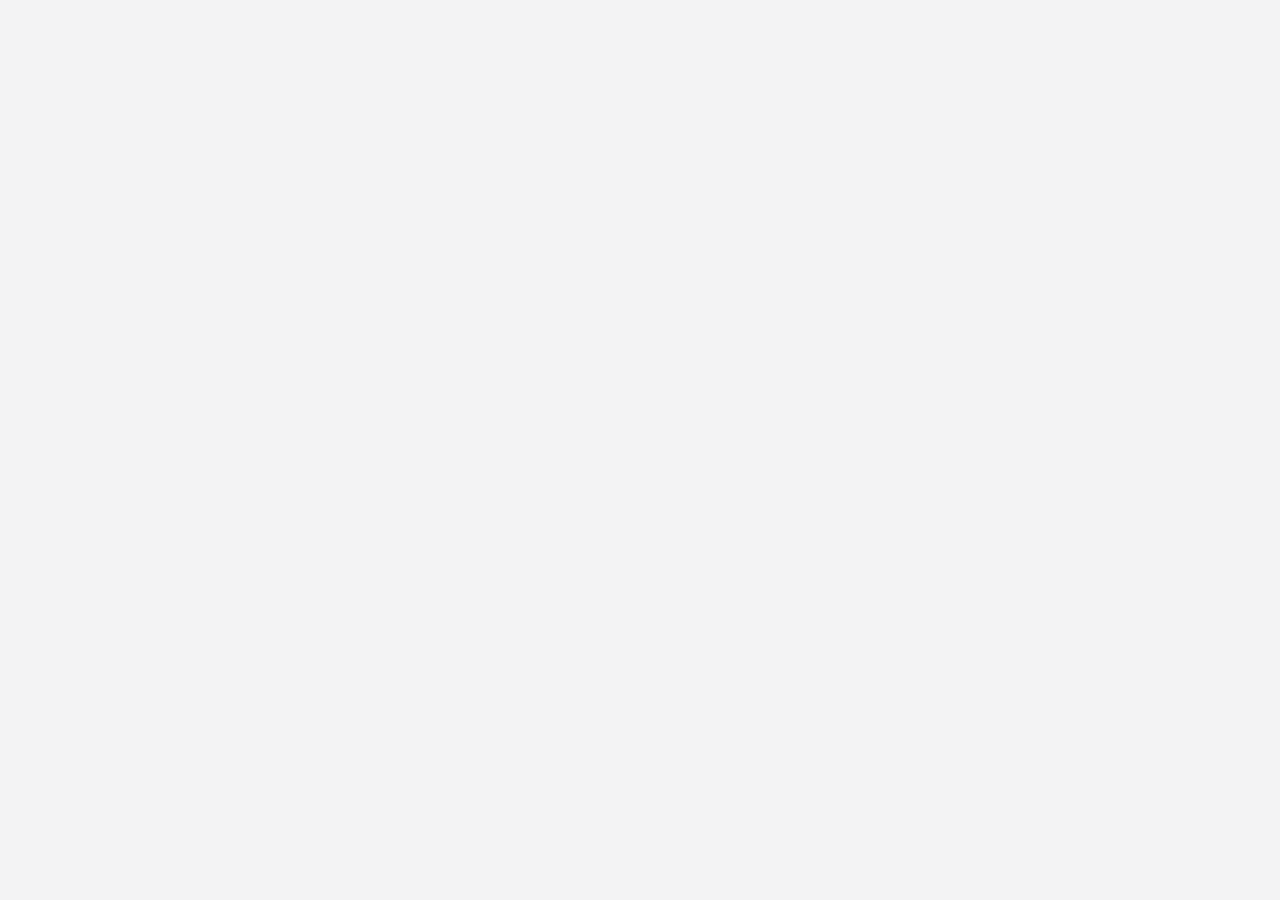
==== index.html @ fde43e06 "first commit" ====
<!doctype html><html lang="en"><head><meta charset="utf-8"/><link rel="icon" href="/favicon.ico"/><meta name="viewport" content="width=device-width,initial-scale=1"/><meta name="theme-color" content="#000000"/><meta name="description" content="Web site created using create-react-app"/><link rel="apple-touch-icon" href="/logo192.png"/><link rel="manifest" href="/manifest.json"/><link href="https://unpkg.com/boxicons@2.0.7/css/boxicons.min.css" rel="stylesheet"><title>BookMyShoot Dashboard</title><script defer="defer" src="/static/js/main.f3e6c92b.js"></script><link href="/static/css/main.cb4f5485.css" rel="stylesheet"></head><body><noscript>You need to enable JavaScript to run this app.</noscript><div id="root"></div></body></html>
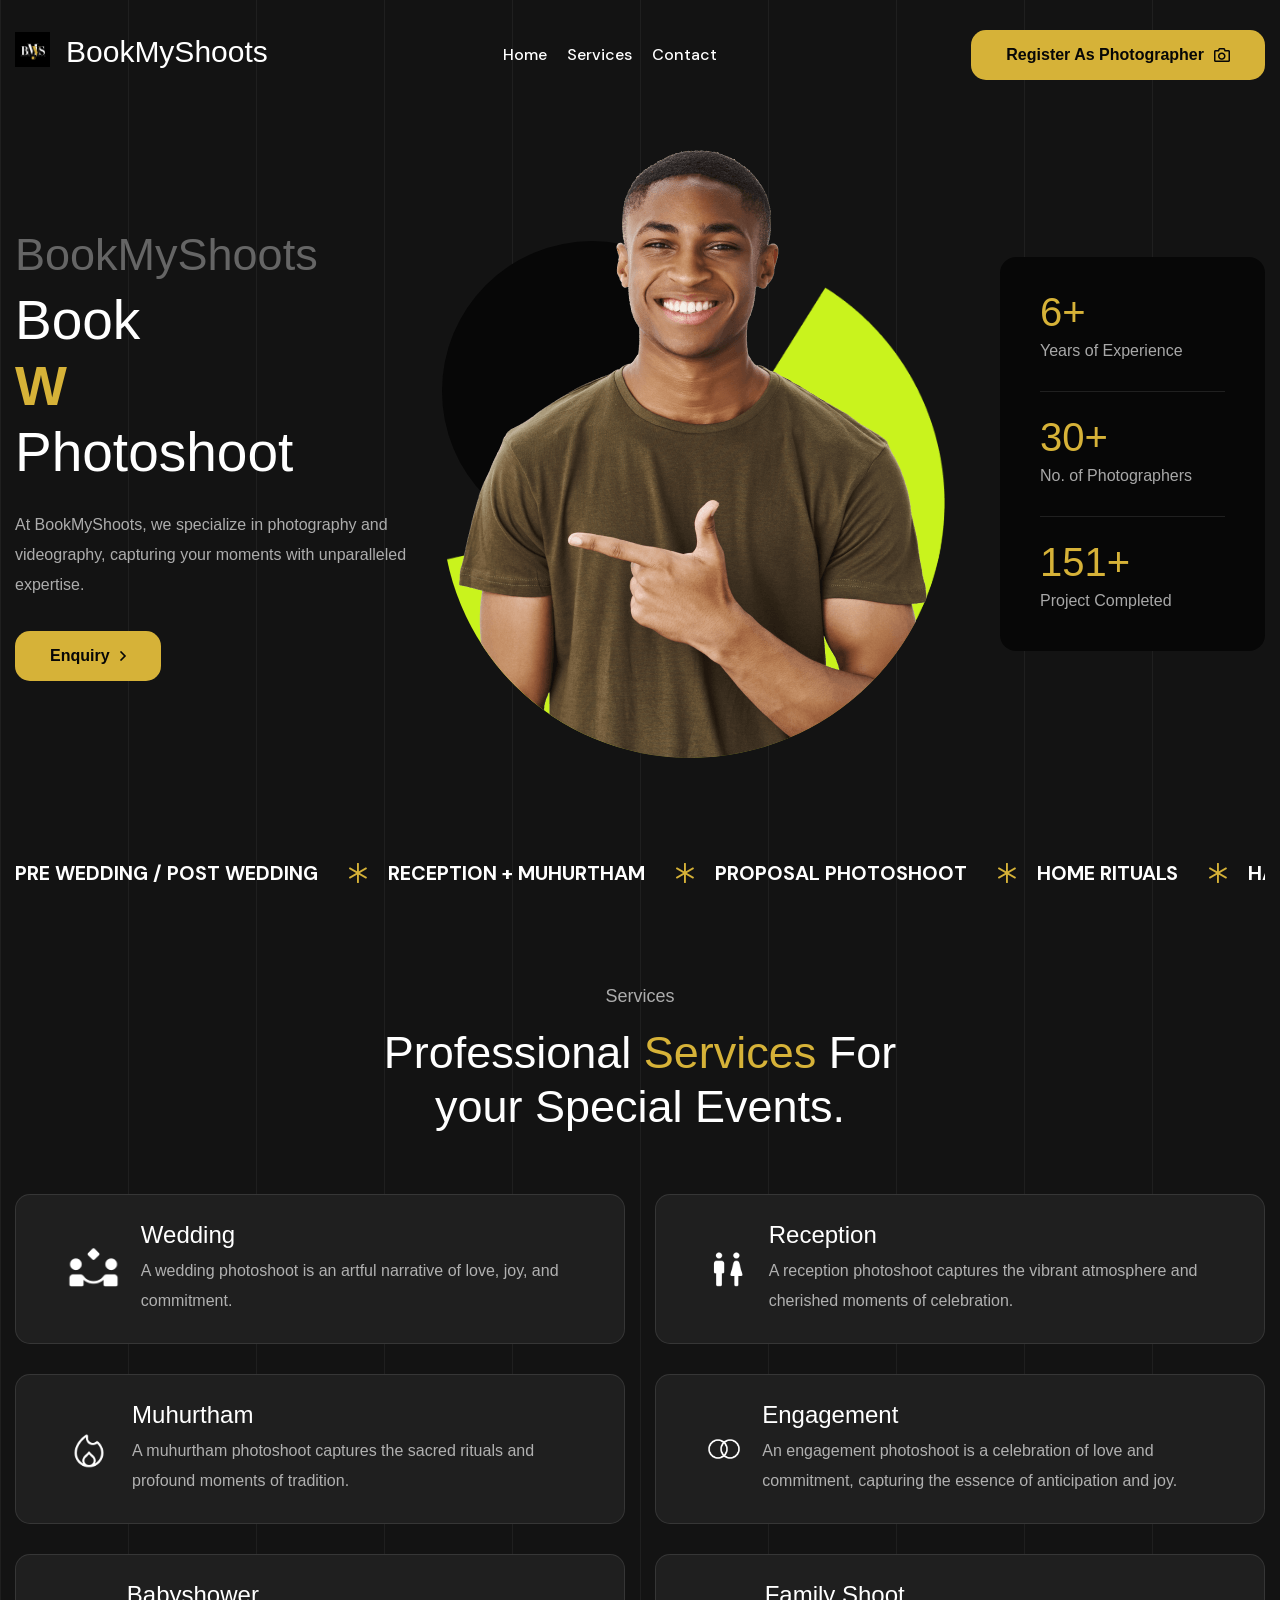
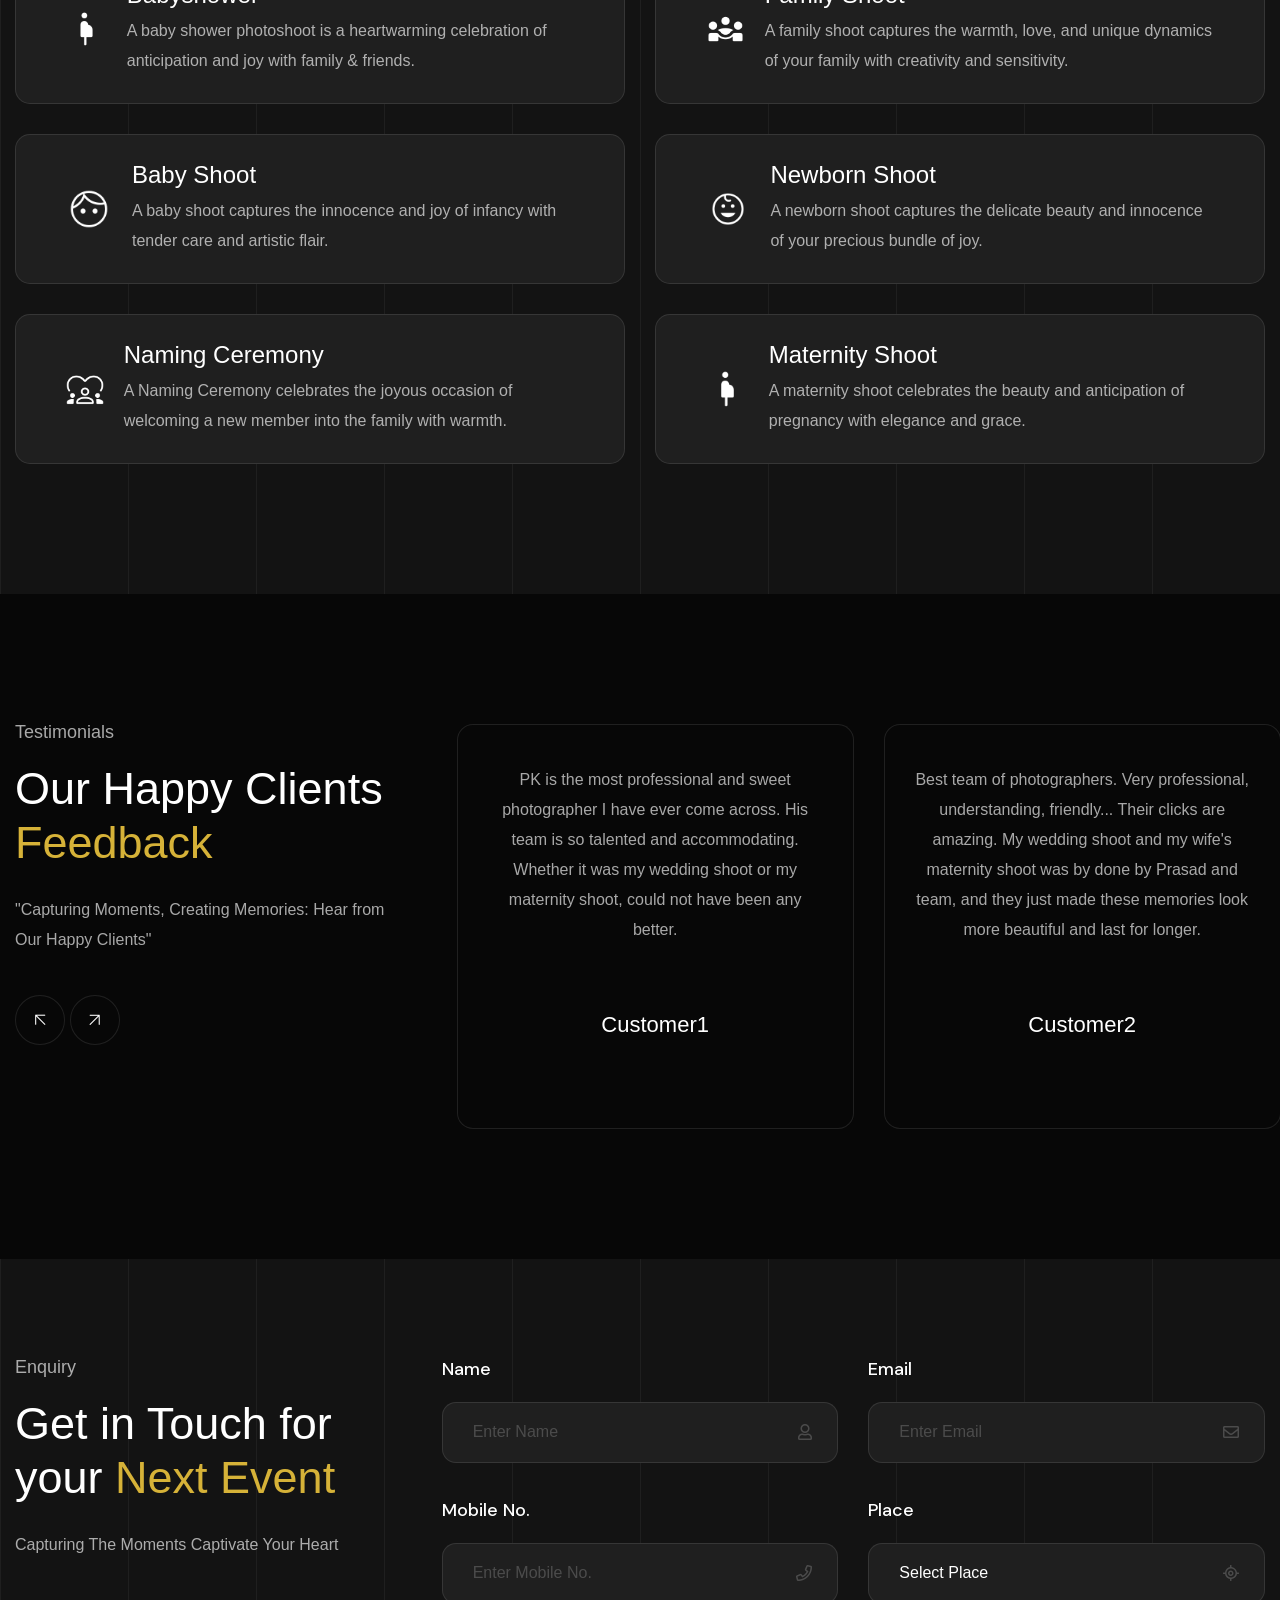
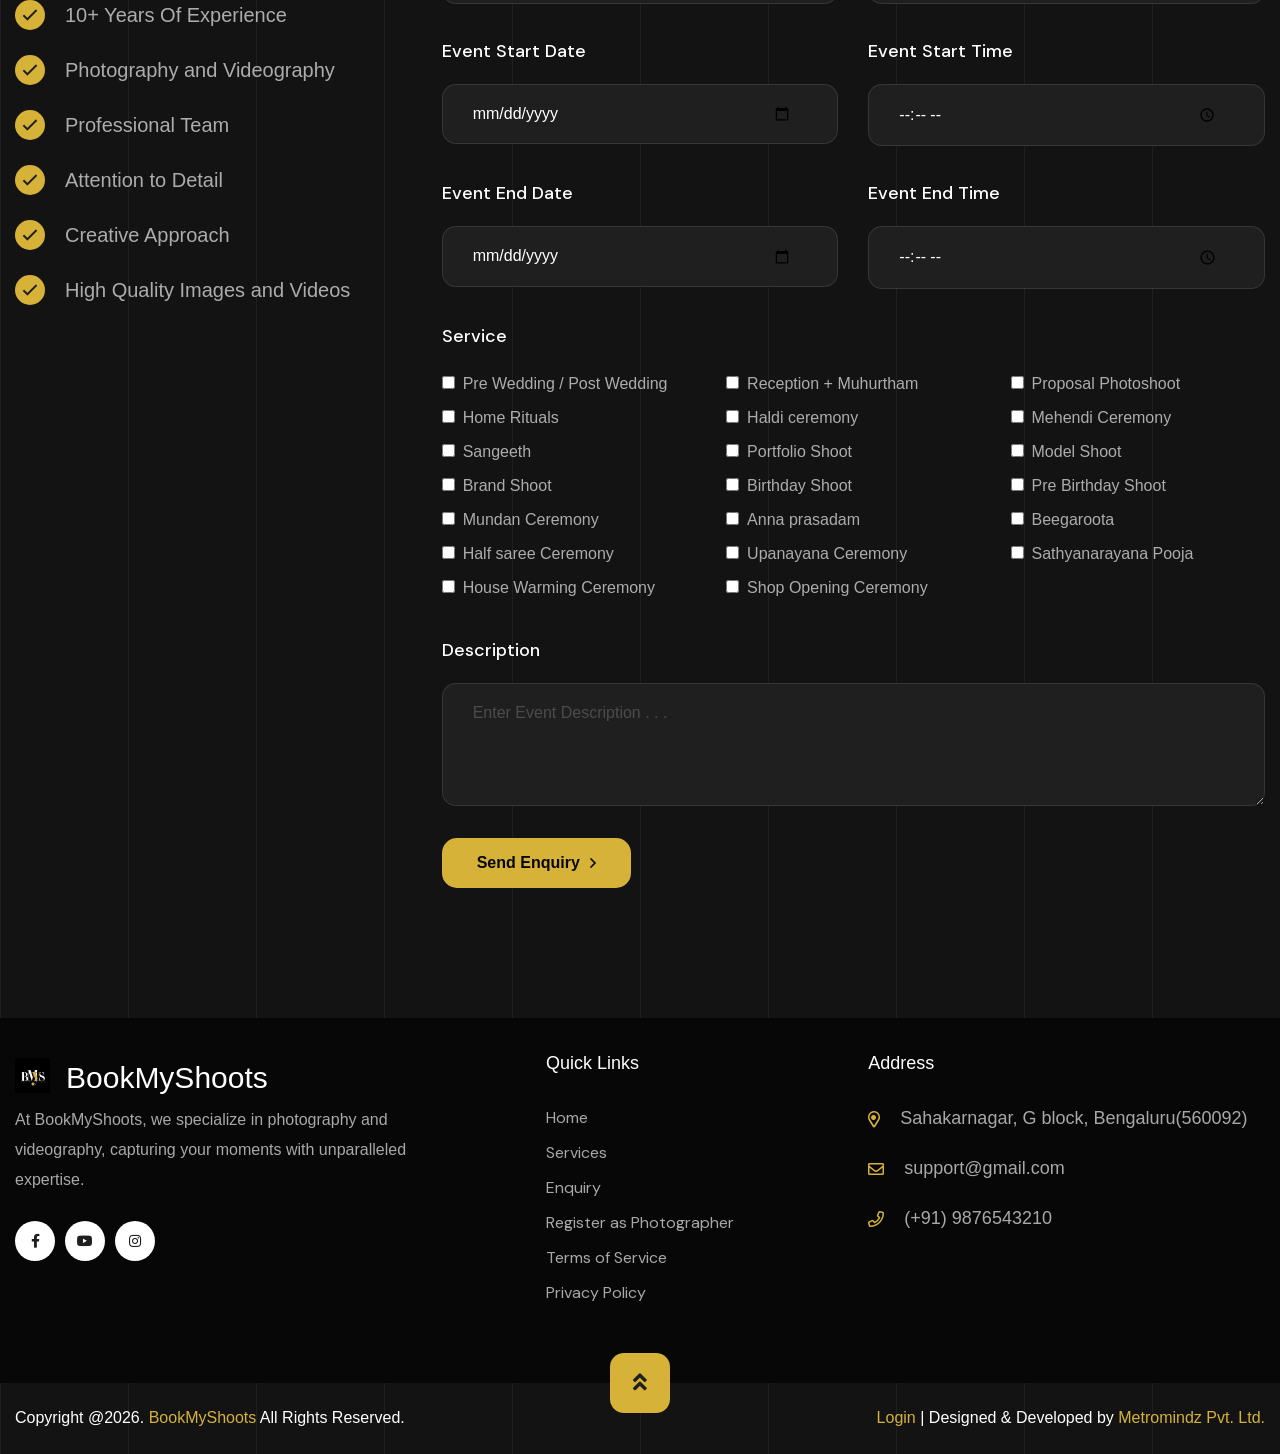
==== commit 9b42534e: "Testimonial update" ====
--- a/index.html
+++ b/index.html
@@ -1 +1 @@
-<!doctype html><html lang="en"><head><meta charset="utf-8"/><link rel="icon" href="/favicon.ico"/><meta name="viewport" content="width=device-width,initial-scale=1"/><meta name="theme-color" content="#000000"/><meta name="description" content="Web site created using create-react-app"/><link rel="apple-touch-icon" href="/logo192.png"/><link rel="manifest" href="/manifest.json"/><link href="https://unpkg.com/boxicons@2.0.7/css/boxicons.min.css" rel="stylesheet"><title>BookMyShoot Dashboard</title><script defer="defer" src="/static/js/main.f3e6c92b.js"></script><link href="/static/css/main.cb4f5485.css" rel="stylesheet"></head><body><noscript>You need to enable JavaScript to run this app.</noscript><div id="root"></div></body></html>+<!DOCTYPE html><html lang="en" class="__variable_d847d0 __variable_2b8e88  scroll-smooth"><head><meta charSet="utf-8"/><meta name="viewport" content="width=device-width, initial-scale=1"/><link rel="preload" as="image" href="assets/images/logos/BookMyShoots.jpg"/><link rel="preload" as="image" href="assets/images/hero/me.png"/><link rel="preload" as="image" href="assets/images/hero/progress-shape.png"/><link rel="preload" as="image" href="assets/images/services/wedding.png"/><link rel="preload" as="image" href="assets/images/services/reception.png"/><link rel="preload" as="image" href="assets/images/services/muhurtham.png"/><link rel="preload" as="image" href="assets/images/services/engagement.png"/><link rel="preload" as="image" href="assets/images/services/pregnant.png"/><link rel="preload" as="image" href="assets/images/services/family.png"/><link rel="preload" as="image" href="assets/images/services/baby-boy.png"/><link rel="stylesheet" href="/_next/static/css/2629303dc250fa19.css" crossorigin="" data-precedence="next"/><link rel="stylesheet" href="/_next/static/css/b26a1f6328a29379.css" crossorigin="" data-precedence="next"/><link rel="preload" as="script" fetchPriority="low" href="/_next/static/chunks/webpack-3e6a6783fd03bdcf.js" crossorigin=""/><script src="/_next/static/chunks/fd9d1056-7fa6ecf255cb090e.js" async="" crossorigin=""></script><script src="/_next/static/chunks/938-399d660302eee4b3.js" async="" crossorigin=""></script><script src="/_next/static/chunks/main-app-73071a4b3602428f.js" async="" crossorigin=""></script><script src="/_next/static/chunks/7ce798d6-aa619a15f971b2c8.js" async=""></script><script src="/_next/static/chunks/285-186d57062f3607aa.js" async=""></script><script src="/_next/static/chunks/829-9e13e9cc86d3d8c6.js" async=""></script><script src="/_next/static/chunks/639-6afc1af5435c03f4.js" async=""></script><script src="/_next/static/chunks/623-e48d8f13624b10c0.js" async=""></script><script src="/_next/static/chunks/app/page-1854f70b16132e09.js" async=""></script><script src="/_next/static/chunks/app/layout-ab27e4e58ee054d3.js" async=""></script><script src="/_next/static/chunks/app/not-found-8c54a35bd8128127.js" async=""></script><link rel="preload" as="image" href="assets/images/services/baby.png"/><link rel="preload" as="image" href="assets/images/services/naming.png"/><link rel="preload" as="image" href="assets/images/fav.ico"/><title>BookMyShoots</title><meta name="description" content="Made by create-next-app"/><link rel="icon" href="/favicon.ico" type="image/x-icon" sizes="64x64"/><script src="/_next/static/chunks/polyfills-c67a75d1b6f99dc8.js" crossorigin="" noModule=""></script></head><body><div class="preloader"></div><div class="page-wrapper"><header class="main-header menu-absolute"><div class="header-upper"><div class="container container-1620 clearfix"><div class="header-inner rel d-flex align-items-center"><div class="logo-outer"><div class="logo"><a class="d-flex gap-3" href="/"><img src="assets/images/logos/BookMyShoots.jpg" alt="Logo" title="Logo" height="35px" width="35px"/><h3>BookMyShoots</h3></a></div></div><div class="nav-outer clearfix mx-auto"><nav class="main-menu navbar-expand-lg"><div class="navbar-header"><div class="mobile-logo my-15"><a href="/"><img src="assets/images/logos/BookMyShoots.jpg" alt="Logo" title="Logo" height="35px" width="35px"/></a></div><button type="button" class="navbar-toggle me-4" data-bs-toggle="collapse" data-bs-target=".navbar-collapse"><span class="icon-bar"></span><span class="icon-bar"></span><span class="icon-bar"></span></button></div><div class="navbar-collapse collapse clearfix "><ul class="navigation onepage clearfix"><li><a href="#home">Home</a></li><li><a href="#services">Services</a></li><li><a href="#contact">Contact</a></li><li><div class="hero-btns mobRegBtn"><a class="theme-btn" href="register">Register as Photographer<i class="far fa-camera"></i></a></div></li></ul></div></nav></div><div class="hero-btns deskRegBtn"><a class="theme-btn" href="register">Register as Photographer<i class="far fa-camera"></i></a></div></div></div></div></header><section id="home" class="main-hero-area pt-150 pb-100 rel z-1"><div class="container container-1620"><div class="row align-items-center"><div class="col-lg-4 col-sm-7"><div class="hero-content rmb-55 wow fadeInUp delay-0-2s"><span class="h2">BookMyShoots</span><h1>Book<br/><b id="dynamicText"></b><br/>Photoshoot</h1><p>At BookMyShoots, we specialize in photography and videography, capturing your moments with unparalleled expertise.</p><div class="hero-btns"><a class="theme-btn" href="#contact">Enquiry <i class="far fa-angle-right"></i></a></div></div></div><div class="col-lg-3 col-sm-5 order-lg-3"><div class="hero-counter-wrap ms-lg-auto rmb-55 wow fadeInUp delay-0-4s"><div class="counter-item counter-text-wrap"><span class="count-text plus" data-from="0" data-to="10">count</span><span class="counter-title">Years of Experience</span></div><div class="counter-item counter-text-wrap"><span class="count-text plus" data-from="0" data-to="50">count</span><span class="counter-title">No. of Photographers</span></div><div class="counter-item counter-text-wrap"><span class="count-text plus" data-from="0" data-to="250">count</span><span class="counter-title">Project Completed</span></div></div></div><div class="col-lg-5"><div class="author-image-part wow fadeIn delay-0-3s"><div class="bg-circle"></div><img src="assets/images/hero/me.png" alt="Author"/><div class="progress-shape"><img src="assets/images/hero/progress-shape.png" alt="Progress"/></div></div></div></div><div class="row"><div class="headline-area rel z-2 mt-100"><div class="headline-wrap"><span class="marquee-wrap"><span class="marquee-inner left"><span class="marquee-item">Pre Wedding / Post Wedding<i class="far fa-asterisk"></i></span><span class="marquee-item">Reception + Muhurtham<i class="far fa-asterisk"></i></span><span class="marquee-item">Proposal Photoshoot<i class="far fa-asterisk"></i></span><span class="marquee-item">Home Rituals<i class="far fa-asterisk"></i></span><span class="marquee-item">Haldi Ceremony<i class="far fa-asterisk"></i></span><span class="marquee-item">Mehendi Ceremony<i class="far fa-asterisk"></i></span><span class="marquee-item">Sangeeth<i class="far fa-asterisk"></i></span><span class="marquee-item">Portfolio Shoot<i class="far fa-asterisk"></i></span><span class="marquee-item">Model Shoot<i class="far fa-asterisk"></i></span><span class="marquee-item">Brand Shoot<i class="far fa-asterisk"></i></span><span class="marquee-item">Birthday Shoot<i class="far fa-asterisk"></i></span><span class="marquee-item">Pre Birthday Shoot<i class="far fa-asterisk"></i></span><span class="marquee-item">Mundan Ceremony<i class="far fa-asterisk"></i></span><span class="marquee-item">Anna Prasadam<i class="far fa-asterisk"></i></span><span class="marquee-item">Beegaroota<i class="far fa-asterisk"></i></span><span class="marquee-item">Half Saree Ceremony<i class="far fa-asterisk"></i></span><span class="marquee-item">Upanayana Ceremony<i class="far fa-asterisk"></i></span><span class="marquee-item">Sathyanarayana Pooja<i class="far fa-asterisk"></i></span><span class="marquee-item">House Warming Ceremony<i class="far fa-asterisk"></i></span><span class="marquee-item">Shop Opening Ceremony<i class="far fa-asterisk"></i></span></span><span class="marquee-inner left"><span class="marquee-item">Pre Wedding / Post Wedding<i class="far fa-asterisk"></i></span><span class="marquee-item">Reception + Muhurtham<i class="far fa-asterisk"></i></span><span class="marquee-item">Proposal Photoshoot<i class="far fa-asterisk"></i></span><span class="marquee-item">Home Rituals<i class="far fa-asterisk"></i></span><span class="marquee-item">Haldi Ceremony<i class="far fa-asterisk"></i></span><span class="marquee-item">Mehendi Ceremony<i class="far fa-asterisk"></i></span><span class="marquee-item">Sangeeth<i class="far fa-asterisk"></i></span><span class="marquee-item">Portfolio Shoot<i class="far fa-asterisk"></i></span><span class="marquee-item">Model Shoot<i class="far fa-asterisk"></i></span><span class="marquee-item">Brand Shoot<i class="far fa-asterisk"></i></span><span class="marquee-item">Birthday Shoot<i class="far fa-asterisk"></i></span><span class="marquee-item">Pre Birthday Shoot<i class="far fa-asterisk"></i></span><span class="marquee-item">Mundan Ceremony<i class="far fa-asterisk"></i></span><span class="marquee-item">Anna Prasadam<i class="far fa-asterisk"></i></span><span class="marquee-item">Beegaroota<i class="far fa-asterisk"></i></span><span class="marquee-item">Half Saree Ceremony<i class="far fa-asterisk"></i></span><span class="marquee-item">Upanayana Ceremony<i class="far fa-asterisk"></i></span><span class="marquee-item">Sathyanarayana Pooja<i class="far fa-asterisk"></i></span><span class="marquee-item">House Warming Ceremony<i class="far fa-asterisk"></i></span><span class="marquee-item">Shop Opening Ceremony<i class="far fa-asterisk"></i></span></span></span></div></div></div></div><div class="bg-lines"><span></span><span></span><span></span><span></span><span></span><span></span><span></span><span></span><span></span><span></span></div></section><section id="services" class="services-area rpt-100 pb-100 rpb-70 rel z-1 undefined"><div class="container"><div class="row justify-content-center"><div class="col-xl-6 col-lg-8"><div class="section-title text-center mb-60 wow fadeInUp delay-0-2s"><span class="sub-title mb-15">Services</span><h2>Professional <span>Services</span> For your Special Events.</h2></div></div></div><div class="row"><div class="col-lg-6"><div class="service-item wow fadeInUp delay-0-2s" style="display:flex;align-items:center"><div class="number"><i><img src="assets/images/services/wedding.png"/></i></div><div class="content"><h4>Wedding</h4><p>A wedding photoshoot is an artful narrative of love, joy, and commitment.</p></div></div></div><div class="col-lg-6"><div class="service-item wow fadeInUp delay-0-2s" style="display:flex;align-items:center"><div class="number"><i><img src="assets/images/services/reception.png"/></i></div><div class="content"><h4>Reception</h4><p>A reception photoshoot captures the vibrant atmosphere and cherished moments of celebration.</p></div></div></div><div class="col-lg-6"><div class="service-item wow fadeInUp delay-0-2s" style="display:flex;align-items:center"><div class="number"><i><img src="assets/images/services/muhurtham.png"/></i></div><div class="content"><h4>Muhurtham</h4><p>A muhurtham photoshoot captures the sacred rituals and profound moments of tradition.</p></div></div></div><div class="col-lg-6"><div class="service-item wow fadeInUp delay-0-2s" style="display:flex;align-items:center"><div class="number"><i><img src="assets/images/services/engagement.png"/></i></div><div class="content"><h4>Engagement</h4><p>An engagement photoshoot is a celebration of love and commitment, capturing the essence of anticipation and joy.</p></div></div></div><div class="col-lg-6"><div class="service-item wow fadeInUp delay-0-2s" style="display:flex;align-items:center"><div class="number"><i><img src="assets/images/services/pregnant.png"/></i></div><div class="content"><h4>Babyshower</h4><p>A baby shower photoshoot is a heartwarming celebration of anticipation and joy with family &amp; friends.</p></div></div></div><div class="col-lg-6"><div class="service-item wow fadeInUp delay-0-2s" style="display:flex;align-items:center"><div class="number"><i><img src="assets/images/services/family.png"/></i></div><div class="content"><h4>Family Shoot</h4><p>A family shoot captures the warmth, love, and unique dynamics of your family with creativity and sensitivity.</p></div></div></div><div class="col-lg-6"><div class="service-item wow fadeInUp delay-0-2s" style="display:flex;align-items:center"><div class="number"><i><img src="assets/images/services/baby-boy.png"/></i></div><div class="content"><h4>Baby Shoot</h4><p>A baby shoot captures the innocence and joy of infancy with tender care and artistic flair.</p></div></div></div><div class="col-lg-6"><div class="service-item wow fadeInUp delay-0-2s" style="display:flex;align-items:center"><div class="number"><i><img src="assets/images/services/baby.png"/></i></div><div class="content"><h4>Newborn Shoot</h4><p>A newborn shoot captures the delicate beauty and innocence of your precious bundle of joy.</p></div></div></div><div class="col-lg-6"><div class="service-item wow fadeInUp delay-0-2s" style="display:flex;align-items:center"><div class="number"><i><img src="assets/images/services/naming.png"/></i></div><div class="content"><h4>Naming Ceremony</h4><p>A Naming Ceremony celebrates the joyous occasion of welcoming a new member into the family with warmth.</p></div></div></div><div class="col-lg-6"><div class="service-item wow fadeInUp delay-0-2s" style="display:flex;align-items:center"><div class="number"><i><img src="assets/images/services/pregnant.png"/></i></div><div class="content"><h4>Maternity Shoot</h4><p>A maternity shoot celebrates the beauty and anticipation of pregnancy with elegance and grace.</p></div></div></div></div></div><div class="bg-lines"><span></span><span></span><span></span><span></span><span></span><span></span><span></span><span></span><span></span><span></span></div></section><section class="testimonials-area rel z-1"><div class="for-bgc-black py-130 rpy-100"><div class="container"><div class="row gap-90"><div class="col-lg-4"><div class="testimonials-content-part rel z-2 rmb-55 wow fadeInUp delay-0-2s"><div class="section-title mb-40"><span class="sub-title mb-15">Testimonials</span><h2>Our Happy Clients <span>Feedback</span></h2><p>&quot;Capturing Moments, Creating Memories: Hear from Our Happy Clients&quot;</p></div><div class="slider-arrows"><button class="testimonial-prev slick-arrow"><i class="fal fa-arrow-left"></i></button><button class="testimonial-next slick-arrow"><i class="fal fa-arrow-right"></i></button></div></div></div><div class="col-lg-8"><div class="slick-slider testimonials-wrap slick-initialized" dir="ltr"><div class="slick-list"><div class="slick-track" style="width:500%;left:-100%"><div data-index="-2" tabindex="-1" class="slick-slide slick-cloned" aria-hidden="true" style="width:10%"><div><div class="testimonial-item wow fadeInUp delay-0-2s" tabindex="-1" style="width:100%;display:inline-block"><div class="text">Very talented and interactive team work.simply loved the way you people found to capture every important moment and thanks for all the lovely pictures.</div><div class="testi-des"><h5>Customer3</h5></div></div></div></div><div data-index="-1" tabindex="-1" class="slick-slide slick-cloned" aria-hidden="true" style="width:10%"><div><div class="testimonial-item wow fadeInUp delay-0-2s" tabindex="-1" style="width:100%;display:inline-block"><div class="text">They have the best professional team. Very creative and they make sure everyone was comfortable and enjoying the experience.</div><div class="testi-des"><h5>Customer4</h5></div></div></div></div><div data-index="0" class="slick-slide slick-active slick-current" tabindex="-1" aria-hidden="false" style="outline:none;width:10%"><div><div class="testimonial-item wow fadeInUp delay-0-3s" tabindex="-1" style="width:100%;display:inline-block"><div class="text">PK is the most professional and sweet photographer I have ever come across. His team is so talented and accommodating. Whether it was my wedding shoot or my maternity shoot, could not have been any better.</div><div class="testi-des"><h5>Customer1</h5></div></div></div></div><div data-index="1" class="slick-slide slick-active" tabindex="-1" aria-hidden="false" style="outline:none;width:10%"><div><div class="testimonial-item wow fadeInUp delay-0-4s" tabindex="-1" style="width:100%;display:inline-block"><div class="text">Best team of photographers. Very professional, understanding, friendly... Their clicks are amazing. My wedding shoot and my wife&#x27;s maternity shoot was by done by Prasad and team, and they just made these memories look more beautiful and last for longer.</div><div class="testi-des"><h5>Customer2</h5></div></div></div></div><div data-index="2" class="slick-slide" tabindex="-1" aria-hidden="true" style="outline:none;width:10%"><div><div class="testimonial-item wow fadeInUp delay-0-2s" tabindex="-1" style="width:100%;display:inline-block"><div class="text">Very talented and interactive team work.simply loved the way you people found to capture every important moment and thanks for all the lovely pictures.</div><div class="testi-des"><h5>Customer3</h5></div></div></div></div><div data-index="3" class="slick-slide" tabindex="-1" aria-hidden="true" style="outline:none;width:10%"><div><div class="testimonial-item wow fadeInUp delay-0-2s" tabindex="-1" style="width:100%;display:inline-block"><div class="text">They have the best professional team. Very creative and they make sure everyone was comfortable and enjoying the experience.</div><div class="testi-des"><h5>Customer4</h5></div></div></div></div><div data-index="4" tabindex="-1" class="slick-slide slick-cloned" aria-hidden="true" style="width:10%"><div><div class="testimonial-item wow fadeInUp delay-0-3s" tabindex="-1" style="width:100%;display:inline-block"><div class="text">PK is the most professional and sweet photographer I have ever come across. His team is so talented and accommodating. Whether it was my wedding shoot or my maternity shoot, could not have been any better.</div><div class="testi-des"><h5>Customer1</h5></div></div></div></div><div data-index="5" tabindex="-1" class="slick-slide slick-cloned" aria-hidden="true" style="width:10%"><div><div class="testimonial-item wow fadeInUp delay-0-4s" tabindex="-1" style="width:100%;display:inline-block"><div class="text">Best team of photographers. Very professional, understanding, friendly... Their clicks are amazing. My wedding shoot and my wife&#x27;s maternity shoot was by done by Prasad and team, and they just made these memories look more beautiful and last for longer.</div><div class="testi-des"><h5>Customer2</h5></div></div></div></div><div data-index="6" tabindex="-1" class="slick-slide slick-cloned" aria-hidden="true" style="width:10%"><div><div class="testimonial-item wow fadeInUp delay-0-2s" tabindex="-1" style="width:100%;display:inline-block"><div class="text">Very talented and interactive team work.simply loved the way you people found to capture every important moment and thanks for all the lovely pictures.</div><div class="testi-des"><h5>Customer3</h5></div></div></div></div><div data-index="7" tabindex="-1" class="slick-slide slick-cloned" aria-hidden="true" style="width:10%"><div><div class="testimonial-item wow fadeInUp delay-0-2s" tabindex="-1" style="width:100%;display:inline-block"><div class="text">They have the best professional team. Very creative and they make sure everyone was comfortable and enjoying the experience.</div><div class="testi-des"><h5>Customer4</h5></div></div></div></div></div></div></div></div></div></div></div><div class="bg-lines"><span></span><span></span><span></span><span></span><span></span><span></span><span></span><span></span><span></span><span></span></div></section><div class="Toastify"></div><section id="contact" class="contact-area pt-95 pb-130 rpt-70 rpb-100 rel z-1"><div class="container"><div class="row"><div class="col-lg-4"><div class="contact-content-part pt-5 rpt-0 rmb-55 wow fadeInUp delay-0-2s"><div class="section-title mb-40"><span class="sub-title mb-15">Enquiry</span><h2>Get in Touch for your <span>Next Event</span></h2><p>Capturing The Moments Captivate Your Heart</p></div><ul class="list-style-two"><li>10+ Years Of Experience</li><li>Photography and Videography</li><li>Professional Team</li><li>Attention to Detail</li><li>Creative Approach</li><li>High Quality Images and Videos</li></ul></div></div><div class="col-lg-8"><div class="contact-form contact-form-wrap form-style-one wow fadeInUp delay-0-4s"><form id="enquiryForm" class="contactForm" name="enquiryForm" action="#"><div class="row"><div class="col-md-6"><div class="form-group"><label for="enquiryName">Name</label><input type="text" id="enquiryName" class="form-control" placeholder="Enter Name" required="" data-error="Please Enter Your Name" name="enquiryName"/><label class="for-icon"><i class="far fa-user"></i></label><div class="help-block with-errors"></div></div></div><div class="col-md-6"><div class="form-group"><label for="enquiryEmail">Email</label><input type="email" id="enquiryEmail" class="form-control" placeholder="Enter Email" required="" data-error="Please Enter Your Email" name="enquiryEmail"/><label class="for-icon"><i class="far fa-envelope"></i></label><div class="help-block with-errors"></div></div></div><div class="col-md-6"><div class="form-group"><label for="enquiryMobNo">Mobile No.</label><input type="number" maxLength="10" id="enquiryMobNo" class="form-control" placeholder="Enter Mobile No." required="" data-error="Please Enter Your Mobile No." name="enquiryMobNo"/><label class="for-icon"><i class="far fa-phone"></i></label><div class="help-block with-errors"></div></div></div><div class="col-md-6"><div class="form-group"><label for="enquiryPlace">Place</label><select class="form-control" id="enquiryPlace" required=""><option disabled="" selected="">Select Place</option><option value="place1">Place1</option><option value="place2">Place2</option><option value="place3">Place3</option><option value="place4">Place4</option><option value="place5">Place5</option><option value="place6">Place6</option><option value="place7">Place7</option><option value="place8">Place8</option></select><label class="for-icon"><i class="far fa-location"></i></label><div class="help-block with-errors"></div></div></div><div class="col-md-6"><div class="form-group"><label for="enquiryEventDate">Event Start Date</label><input type="date" id="enquiryEventDate" class="form-control" required="" data-error="Select Event Date" name="enquiryEventDate"/><div class="help-block with-errors"></div></div></div><div class="col-md-6"><div class="form-group"><label for="enquiryEventTime">Event Start Time</label><input type="time" id="enquiryEventTime" class="form-control" required="" data-error="Select Event Time" name="enquiryEventTime"/><div class="help-block with-errors"></div></div></div><div class="col-md-6"><div class="form-group"><label for="enquiryEventDate">Event End Date</label><input type="date" id="enquiryEventDate" class="form-control" required="" data-error="Select Event Date" name="enquiryEventDate"/><div class="help-block with-errors"></div></div></div><div class="col-md-6"><div class="form-group"><label for="enquiryEventTime">Event End Time</label><input type="time" id="enquiryEventTime" class="form-control" required="" data-error="Select Event Time" name="enquiryEventTime"/><div class="help-block with-errors"></div></div></div><div class="col-md-12"><div class="form-group"><label for="enquiryService">Service</label><div class="row row-cols-md-3 row-cols-1" id="enquiryService"><div class="col"><input type="checkbox" class="form-checkbox" id="preWedpostWed" value="preWedpostWed"/><span class="ms-2">Pre Wedding / Post Wedding</span></div><div class="col"><input type="checkbox" class="form-checkbox" id="recepMuhurt" value="recepMuhurt"/><span class="ms-2">Reception + Muhurtham</span></div><div class="col"><input type="checkbox" class="form-checkbox" id="proposalShoot" value="proposalShoot"/><span class="ms-2">Proposal Photoshoot</span></div><div class="col mt-1"><input type="checkbox" class="form-checkbox" id="homeRituals" value="homeRituals"/><span class="ms-2">Home Rituals</span></div><div class="col mt-1"><input type="checkbox" class="form-checkbox" id="haldiCeremony" value="haldiCeremony"/><span class="ms-2">Haldi ceremony</span></div><div class="col mt-1"><input type="checkbox" class="form-checkbox" id="mehendiCeremony" value="mehendiCeremony"/><span class="ms-2">Mehendi Ceremony</span></div><div class="col mt-1"><input type="checkbox" class="form-checkbox " id="sangeeth" value="sangeeth"/><span class="ms-2">Sangeeth</span></div><div class="col mt-1"><input type="checkbox" class="form-checkbox" id="newbornShoot" value="portfolioShoot"/><span class="ms-2">Portfolio Shoot</span></div><div class="col mt-1"><input type="checkbox" class="form-checkbox" id="modelShoot" value="modelShoot"/><span class="ms-2">Model Shoot</span></div><div class="col mt-1"><input type="checkbox" class="form-checkbox" id="brandShoot" value="brandShoot"/><span class="ms-2">Brand Shoot</span></div><div class="col mt-1"><input type="checkbox" class="form-checkbox" id="birthdayShoot" value="birthdayShoot"/><span class="ms-2">Birthday Shoot</span></div><div class="col mt-1"><input type="checkbox" class="form-checkbox" id="preBirthdayShoot" value="preBirthdayShoot"/><span class="ms-2">Pre Birthday Shoot</span></div><div class="col mt-1"><input type="checkbox" class="form-checkbox" id="mundanCeremony" value="mundanCeremony"/><span class="ms-2">Mundan Ceremony</span></div><div class="col mt-1"><input type="checkbox" class="form-checkbox" id="annaPrasadam" value="annaPrasadam"/><span class="ms-2">Anna prasadam</span></div><div class="col mt-1"><input type="checkbox" class="form-checkbox" id="engagement" value="engagement"/><span class="ms-2">Beegaroota</span></div><div class="col mt-1"><input type="checkbox" class="form-checkbox" id="sareeCeremony" value="sareeCeremony"/><span class="ms-2">Half saree Ceremony</span></div><div class="col mt-1"><input type="checkbox" class="form-checkbox" id="upanayCeremony" value="upanayCeremony"/><span class="ms-2">Upanayana Ceremony</span></div><div class="col mt-1"><input type="checkbox" class="form-checkbox" id="sathyaPooja" value="sathyaPooja"/><span class="ms-2">Sathyanarayana Pooja</span></div><div class="col mt-1"><input type="checkbox" class="form-checkbox" id="houseWarmCeremony" value="houseWarmCeremony"/><span class="ms-2">House Warming Ceremony</span></div><div class="col mt-1"><input type="checkbox" class="form-checkbox" id="shopOpenCeremony" value="shopOpenCeremony"/><span class="ms-2">Shop Opening Ceremony</span></div></div><div class="help-block with-errors"></div></div></div><div class="col-md-12"><div class="form-group"><label for="enquiryDesc">Description</label><textarea name="enquiryDesc" id="enquiryDesc" class="form-control" rows="4" placeholder="Enter Event Description . . ." required="" data-error="Please Enter Event Description"></textarea><div class="help-block with-errors"></div></div></div><div class="col-md-12"><div class="form-group mb-0"><button type="submit" class="theme-btn" id="enquirySubmitBtn">Send Enquiry <i class="far fa-angle-right"></i></button><div id="msgSubmit" class="hidden"></div></div></div></div></form></div></div></div></div><div class="bg-lines"><span></span><span></span><span></span><span></span><span></span><span></span><span></span><span></span><span></span><span></span></div></section><footer class="main-footer rel z-1"><div class="footer-top-wrap bgc-black pt-40 pb-20"><div class="container"><div class="row"><div class="col-lg-4 col-md-12 d-flex flex-column"><div class="footer-widget widget_logo wow fadeInUp delay-0-2s contact-page-content        d-flex flex-column"><div class="footer-logo"><a class="d-flex gap-3" href="/"><img src="assets/images/fav.ico" alt="Logo" title="Logo" height="35px" width="35px"/><h3>BookMyShoots</h3></a></div><p>At BookMyShoots, we specialize in photography and videography, capturing your moments with unparalleled expertise.</p><div class="social-style-one mt-10"><a href="#"><i class="fab fa-facebook-f"></i></a><a href="#"><i class="fab fa-youtube"></i></a><a href="#"><i class="fab fa-instagram"></i></a></div></div></div><div class="col-lg-4 col-md-7"><div class="footer-widget widget_nav_menu wow fadeInUp delay-0-4s"><h6 class="footer-title">Quick Links</h6><ul class="d-flex flex-column"><li><a href="/">Home</a></li><li><a href="/#services">Services</a></li><li><a href="/#contact">Enquiry</a></li><li><a href="register">Register as Photographer</a></li><li><a href="/terms">Terms of Service</a></li><li><a href="/privacy">Privacy Policy</a></li></ul></div></div><div class="col-lg-4 col-md-5"><div class="footer-widget widget_contact_info wow fadeInUp delay-0-6s"><h6 class="footer-title">Address</h6><ul><li><i class="far fa-map-marker-alt"></i> Sahakarnagar, G block, Bengaluru(560092)</li><li><i class="far fa-envelope"></i> <a href="mailto:support@gmail.com">support@gmail.com</a></li><li><i class="far fa-phone"></i> <a href="callto:+880(123)45688">(+91) 9876543210</a></li></ul></div></div></div></div></div><div class="footer-bottom pt-20 pb-5 rpt-25"><div class="container"><div class="row"><div class="col-lg-6 col-12"><div class="copyright-text"><p>Copyright @<!-- -->.<!-- --> <a href="/">BookMyShoots</a> <!-- -->All Rights Reserved.</p></div></div><div class="col-lg-6 col-12 text-lg-end"><div class="copyright-text"><p><a href="https://dashboard.bookmyshoots.in/login">Login</a> <!-- -->| Designed &amp; Developed by<!-- --> <a target="_blank" rel="noopener noreferrer" href="https://www.metromindz.com/">Metromindz Pvt. Ltd.</a> </p></div></div></div><a href="#" class="scroll-top scroll-to-target d-inline-block"><span class="fas fa-angle-double-up"></span></a></div><div class="bg-lines"><span></span><span></span><span></span><span></span><span></span><span></span><span></span><span></span><span></span><span></span></div></div></footer></div><script src="/_next/static/chunks/webpack-3e6a6783fd03bdcf.js" crossorigin="" async=""></script><script>(self.__next_f=self.__next_f||[]).push([0]);self.__next_f.push([2,null])</script><script>self.__next_f.push([1,"1:HL[\"/_next/static/css/2629303dc250fa19.css\",\"style\",{\"crossOrigin\":\"\"}]\n0:\"$L2\"\n"])</script><script>self.__next_f.push([1,"3:HL[\"/_next/static/css/b26a1f6328a29379.css\",\"style\",{\"crossOrigin\":\"\"}]\n"])</script><script>self.__next_f.push([1,"4:I[7690,[],\"\"]\n6:I[7831,[],\"\"]\n7:I[2864,[\"38\",\"static/chunks/7ce798d6-aa619a15f971b2c8.js\",\"285\",\"static/chunks/285-186d57062f3607aa.js\",\"829\",\"static/chunks/829-9e13e9cc86d3d8c6.js\",\"639\",\"static/chunks/639-6afc1af5435c03f4.js\",\"623\",\"static/chunks/623-e48d8f13624b10c0.js\",\"931\",\"static/chunks/app/page-1854f70b16132e09.js\"],\"\"]\n8:I[4562,[\"185\",\"static/chunks/app/layout-ab27e4e58ee054d3.js\"],\"\"]\n9:I[5613,[],\"\"]\na:I[1778,[],\"\"]\nb:I[2623,[\"285\",\"static/chunks/285-186d57062f3607aa.js\",\"623\",\"static/chunks/623"])</script><script>self.__next_f.push([1,"-e48d8f13624b10c0.js\",\"160\",\"static/chunks/app/not-found-8c54a35bd8128127.js\"],\"\"]\nc:I[5250,[\"285\",\"static/chunks/285-186d57062f3607aa.js\",\"623\",\"static/chunks/623-e48d8f13624b10c0.js\",\"160\",\"static/chunks/app/not-found-8c54a35bd8128127.js\"],\"\"]\ne:I[8955,[],\"\"]\n"])</script><script>self.__next_f.push([1,"2:[[[\"$\",\"link\",\"0\",{\"rel\":\"stylesheet\",\"href\":\"/_next/static/css/2629303dc250fa19.css\",\"precedence\":\"next\",\"crossOrigin\":\"\"}]],[\"$\",\"$L4\",null,{\"buildId\":\"M_UPygN4aEZb0TdME_Muu\",\"assetPrefix\":\"\",\"initialCanonicalUrl\":\"/\",\"initialTree\":[\"\",{\"children\":[\"__PAGE__\",{}]},\"$undefined\",\"$undefined\",true],\"initialSeedData\":[\"\",{\"children\":[\"__PAGE__\",{},[\"$L5\",[\"$\",\"$L6\",null,{\"propsForComponent\":{\"params\":{}},\"Component\":\"$7\",\"isStaticGeneration\":true}],null]]},[null,[\"$\",\"html\",null,{\"lang\":\"en\",\"className\":\"__variable_d847d0 __variable_2b8e88  scroll-smooth\",\"children\":[\"$\",\"body\",null,{\"children\":[[\"$\",\"$L8\",null,{}],[\"$\",\"$L9\",null,{\"parallelRouterKey\":\"children\",\"segmentPath\":[\"children\"],\"loading\":\"$undefined\",\"loadingStyles\":\"$undefined\",\"loadingScripts\":\"$undefined\",\"hasLoading\":false,\"error\":\"$undefined\",\"errorStyles\":\"$undefined\",\"errorScripts\":\"$undefined\",\"template\":[\"$\",\"$La\",null,{}],\"templateStyles\":\"$undefined\",\"templateScripts\":\"$undefined\",\"notFound\":[\"$\",\"$Lb\",null,{\"noFooter\":true,\"children\":[\"$\",\"section\",null,{\"className\":\"error-area pt-185 rpt-130 pb-130 rpb-100 rel z-1 text-center\",\"children\":[[\"$\",\"div\",null,{\"className\":\"container\",\"children\":[\"$\",\"div\",null,{\"className\":\"error-content\",\"children\":[[\"$\",\"div\",null,{\"className\":\"image mb-85 rmb-55 wow fadeInUp delay-0-2s\",\"children\":[\"$\",\"img\",null,{\"src\":\"assets/images/shape/404-error.png\",\"alt\":\"Error\"}]}],[\"$\",\"div\",null,{\"className\":\"section-title mb-40 wow fadeInUp delay-0-2s\",\"children\":[[\"$\",\"h1\",null,{\"children\":\"OPPS!\"}],[\"$\",\"h2\",null,{\"children\":\"This Page Cannot be Found !!!\"}]]}],[\"$\",\"$Lc\",null,{\"legacyBehavior\":true,\"href\":\"/\",\"children\":[\"$\",\"a\",null,{\"className\":\"theme-btn wow fadeInUp delay-0-2s\",\"children\":[\"Go To Homepage \",[\"$\",\"i\",null,{\"className\":\"far fa-angle-right\"}]]}]}]]}]}],[\"$\",\"div\",null,{\"className\":\"bg-lines\",\"children\":[[\"$\",\"span\",null,{}],[\"$\",\"span\",null,{}],[\"$\",\"span\",null,{}],[\"$\",\"span\",null,{}],[\"$\",\"span\",null,{}],[\"$\",\"span\",null,{}],[\"$\",\"span\",null,{}],[\"$\",\"span\",null,{}],[\"$\",\"span\",null,{}],[\"$\",\"span\",null,{}]]}]]}]}],\"notFoundStyles\":[],\"styles\":[[\"$\",\"link\",\"0\",{\"rel\":\"stylesheet\",\"href\":\"/_next/static/css/b26a1f6328a29379.css\",\"precedence\":\"next\",\"crossOrigin\":\"\"}]]}]]}]}],null]],\"initialHead\":[false,\"$Ld\"],\"globalErrorComponent\":\"$e\"}]]\n"])</script><script>self.__next_f.push([1,"d:[[\"$\",\"meta\",\"0\",{\"name\":\"viewport\",\"content\":\"width=device-width, initial-scale=1\"}],[\"$\",\"meta\",\"1\",{\"charSet\":\"utf-8\"}],[\"$\",\"title\",\"2\",{\"children\":\"BookMyShoots\"}],[\"$\",\"meta\",\"3\",{\"name\":\"description\",\"content\":\"Made by create-next-app\"}],[\"$\",\"link\",\"4\",{\"rel\":\"icon\",\"href\":\"/favicon.ico\",\"type\":\"image/x-icon\",\"sizes\":\"64x64\"}]]\n5:null\n"])</script><script>self.__next_f.push([1,""])</script></body></html>
--- a/_next/static/css/2629303dc250fa19.css
+++ b/_next/static/css/2629303dc250fa19.css
@@ -0,0 +1,17 @@
+@charset "UTF-8";html{scroll-behavior:smooth!important}.marquee-inner.left{animation:marquee_left 40s linear infinite!important}.theme-btn,a.theme-btn{background-color:#d6b238!important}.hero-counter-wrap .count-text{color:#d6b238!important}.scroll-top{background-color:#d6b238!important}.footer-bottom .copyright-text a,.widget_contact_info ul li i{color:#d6b238!important}.list-style-two li:before{background-color:#d6b238!important}.hero-content h1 b,.marquee-item i,.section-title h2 span{color:#d6b238!important}.service-item{padding:30px 20px}.service-item .number{margin-right:20px!important}.service-item .number img{height:65px;width:65px;object-fit:contain}.scroll-top{align-items:center;justify-content:center}.scroll-top:hover{color:#000}.service-item{justify-content:center!important}.sub-title{font-size:18px!important}.main-menu .navbar-collapse li{cursor:pointer}.main-menu .navbar-collapse li.dropdown:hover>ul{display:block}.testimonials-wrap .slick-slide{padding:0 15px}.project-item.style-four{position:relative}.mobRegBtn{display:none}.bulleted-list{padding-left:20px}.bulleted-list li{list-style-type:disc}.highlight{color:#fff}@media screen and (max-width:500px){.deskRegBtn{display:none}.mobRegBtn{display:block}.mobRegBtn .theme-btn{color:#000!important;margin-top:20px}.main-menu .navbar-collapse>ul>li:last-child{border-bottom:none}.hero-content{margin-top:-50px!important}.contact-page{margin-bottom:-50px}.banner-inner,.contact-page{margin-top:-50px}.footer-title{margin-top:-20px;margin-bottom:10px}.footer-bottom p{display:flex;justify-content:center;flex-wrap:wrap}.form-style-one .form-group label{margin-bottom:10px}.form-style-one .form-group{margin-bottom:20px}.services-area{margin-top:-150px}.headline-area{margin-top:50px}.content{display:flex;align-items:flex-start;flex-direction:column}.service-item{display:flex;flex-direction:row;align-items:center}.testimonials-area,.testimonials-content-part{margin-top:-50px}.testimonials-wrap .testimonial-item{margin:0}.terms-content{margin:0 10px!important;font-size:small}.terms-header{margin-left:25px!important;margin-top:-120px}}@media only screen and (min-width:500px){.terms-content{margin:0 35px!important}.terms-header{margin-left:50px!important;margin-top:-120px}}@media only screen and (min-width:768px){.terms-content{margin:0 50px!important}.terms-header{margin-left:60px!important;margin-top:-120px}}@media only screen and (min-width:991px){.terms-content{margin:20px 100px!important}.terms-header{margin-left:100px!important;margin-top:0}}@media only screen and (min-width:1441px){.terms-content{margin:0 10%!important}.terms-header{margin-left:10%!important}}
+
+/*!
+Animate.css - http://daneden.me/animate
+Licensed under the MIT license - http://opensource.org/licenses/MIT
+
+Copyright (c) 2015 Daniel Eden
+*/.animated{animation-duration:1s;animation-fill-mode:both}.animated.infinite{animation-iteration-count:infinite}.animated.hinge{animation-duration:2s}.animated.bounceIn,.animated.bounceOut,.animated.flipOutX,.animated.flipOutY{animation-duration:.75s}@keyframes bounce{0%,20%,53%,80%,to{animation-timing-function:cubic-bezier(.215,.61,.355,1);transform:translateZ(0)}40%,43%{animation-timing-function:cubic-bezier(.755,.05,.855,.06);transform:translate3d(0,-30px,0)}70%{animation-timing-function:cubic-bezier(.755,.05,.855,.06);transform:translate3d(0,-15px,0)}90%{transform:translate3d(0,-4px,0)}}.bounce{animation-name:bounce;transform-origin:center bottom}@keyframes flash{0%,50%,to{opacity:1}25%,75%{opacity:0}}.flash{animation-name:flash}@keyframes pulse{0%{transform:scaleX(1)}50%{transform:scale3d(1.05,1.05,1.05)}to{transform:scaleX(1)}}.pulse{animation-name:pulse}@keyframes rubberBand{0%{transform:scaleX(1)}30%{transform:scale3d(1.25,.75,1)}40%{transform:scale3d(.75,1.25,1)}50%{transform:scale3d(1.15,.85,1)}65%{transform:scale3d(.95,1.05,1)}75%{transform:scale3d(1.05,.95,1)}to{transform:scaleX(1)}}.rubberBand{animation-name:rubberBand}@keyframes shake{0%,to{transform:translateZ(0)}10%,30%,50%,70%,90%{transform:translate3d(-10px,0,0)}20%,40%,60%,80%{transform:translate3d(10px,0,0)}}.shake{animation-name:shake}@keyframes swing{20%{transform:rotate(15deg)}40%{transform:rotate(-10deg)}60%{transform:rotate(5deg)}80%{transform:rotate(-5deg)}to{transform:rotate(0deg)}}.swing{transform-origin:top center;animation-name:swing}@keyframes tada{0%{transform:scaleX(1)}10%,20%{transform:scale3d(.9,.9,.9) rotate(-3deg)}30%,50%,70%,90%{transform:scale3d(1.1,1.1,1.1) rotate(3deg)}40%,60%,80%{transform:scale3d(1.1,1.1,1.1) rotate(-3deg)}to{transform:scaleX(1)}}.tada{animation-name:tada}@keyframes wobble{0%{transform:none}15%{transform:translate3d(-25%,0,0) rotate(-5deg)}30%{transform:translate3d(20%,0,0) rotate(3deg)}45%{transform:translate3d(-15%,0,0) rotate(-3deg)}60%{transform:translate3d(10%,0,0) rotate(2deg)}75%{transform:translate3d(-5%,0,0) rotate(-1deg)}to{transform:none}}.wobble{animation-name:wobble}@keyframes jello{11.1%{transform:none}22.2%{transform:skewX(-12.5deg) skewY(-12.5deg)}33.3%{transform:skewX(6.25deg) skewY(6.25deg)}44.4%{transform:skewX(-3.125deg) skewY(-3.125deg)}55.5%{transform:skewX(1.5625deg) skewY(1.5625deg)}66.6%{transform:skewX(-.78125deg) skewY(-.78125deg)}77.7%{transform:skewX(.390625deg) skewY(.390625deg)}88.8%{transform:skewX(-.1953125deg) skewY(-.1953125deg)}to{transform:none}}.jello{animation-name:jello;transform-origin:center}@keyframes bounceIn{0%,20%,40%,60%,80%,to{animation-timing-function:cubic-bezier(.215,.61,.355,1)}0%{opacity:0;transform:scale3d(.3,.3,.3)}20%{transform:scale3d(1.1,1.1,1.1)}40%{transform:scale3d(.9,.9,.9)}60%{opacity:1;transform:scale3d(1.03,1.03,1.03)}80%{transform:scale3d(.97,.97,.97)}to{opacity:1;transform:scaleX(1)}}.bounceIn{animation-name:bounceIn}@keyframes bounceInDown{0%,60%,75%,90%,to{animation-timing-function:cubic-bezier(.215,.61,.355,1)}0%{opacity:0;transform:translate3d(0,-3000px,0)}60%{opacity:1;transform:translate3d(0,25px,0)}75%{transform:translate3d(0,-10px,0)}90%{transform:translate3d(0,5px,0)}to{transform:none}}.bounceInDown{animation-name:bounceInDown}@keyframes bounceInLeft{0%,60%,75%,90%,to{animation-timing-function:cubic-bezier(.215,.61,.355,1)}0%{opacity:0;transform:translate3d(-3000px,0,0)}60%{opacity:1;transform:translate3d(25px,0,0)}75%{transform:translate3d(-10px,0,0)}90%{transform:translate3d(5px,0,0)}to{transform:none}}.bounceInLeft{animation-name:bounceInLeft}@keyframes bounceInRight{0%,60%,75%,90%,to{animation-timing-function:cubic-bezier(.215,.61,.355,1)}0%{opacity:0;transform:translate3d(3000px,0,0)}60%{opacity:1;transform:translate3d(-25px,0,0)}75%{transform:translate3d(10px,0,0)}90%{transform:translate3d(-5px,0,0)}to{transform:none}}.bounceInRight{animation-name:bounceInRight}@keyframes bounceInUp{0%,60%,75%,90%,to{animation-timing-function:cubic-bezier(.215,.61,.355,1)}0%{opacity:0;transform:translate3d(0,3000px,0)}60%{opacity:1;transform:translate3d(0,-20px,0)}75%{transform:translate3d(0,10px,0)}90%{transform:translate3d(0,-5px,0)}to{transform:translateZ(0)}}.bounceInUp{animation-name:bounceInUp}@keyframes bounceOut{20%{transform:scale3d(.9,.9,.9)}50%,55%{opacity:1;transform:scale3d(1.1,1.1,1.1)}to{opacity:0;transform:scale3d(.3,.3,.3)}}.bounceOut{animation-name:bounceOut}@keyframes bounceOutDown{20%{transform:translate3d(0,10px,0)}40%,45%{opacity:1;transform:translate3d(0,-20px,0)}to{opacity:0;transform:translate3d(0,2000px,0)}}.bounceOutDown{animation-name:bounceOutDown}@keyframes bounceOutLeft{20%{opacity:1;transform:translate3d(20px,0,0)}to{opacity:0;transform:translate3d(-2000px,0,0)}}.bounceOutLeft{animation-name:bounceOutLeft}@keyframes bounceOutRight{20%{opacity:1;transform:translate3d(-20px,0,0)}to{opacity:0;transform:translate3d(2000px,0,0)}}.bounceOutRight{animation-name:bounceOutRight}@keyframes bounceOutUp{20%{transform:translate3d(0,-10px,0)}40%,45%{opacity:1;transform:translate3d(0,20px,0)}to{opacity:0;transform:translate3d(0,-2000px,0)}}.bounceOutUp{animation-name:bounceOutUp}@keyframes fadeIn{0%{opacity:0}to{opacity:1}}.fadeIn{animation-name:fadeIn}@keyframes fadeInDown{0%{opacity:0;transform:translateY(-20px)}to{opacity:1;transform:translateY(0)}}.fadeInDown{animation-name:fadeInDown}@keyframes fadeInDownBig{0%{opacity:0;transform:translateY(-2000px)}to{opacity:1;transform:translateY(0)}}.fadeInDownBig{animation-name:fadeInDownBig}@keyframes fadeInLeft{0%{opacity:0;transform:translateX(-20px)}to{opacity:1;transform:translateX(0)}}.fadeInLeft{animation-name:fadeInLeft}@keyframes fadeInLeftBig{0%{opacity:0;transform:translateX(-2000px)}to{opacity:1;transform:translateX(0)}}.fadeInLeftBig{animation-name:fadeInLeftBig}@keyframes fadeInRight{0%{opacity:0;transform:translateX(20px)}to{opacity:1;transform:translateX(0)}}.fadeInRight{animation-name:fadeInRight}@keyframes fadeInRightBig{0%{opacity:0;transform:translateX(2000px)}to{opacity:1;transform:translateX(0)}}.fadeInRightBig{animation-name:fadeInRightBig}@keyframes fadeInUp{0%{opacity:0;transform:translateY(20px)}to{opacity:1;transform:translateY(0)}}.fadeInUp{animation-name:fadeInUp}@keyframes fadeInUpBig{0%{opacity:0;transform:translateY(2000px)}to{opacity:1;transform:translateY(0)}}.fadeInUpBig{animation-name:fadeInUpBig}@keyframes fadeOut{0%{opacity:1}to{opacity:0}}.fadeOut{animation-name:fadeOut}@keyframes fadeOutDown{0%{opacity:1;transform:translateY(0)}to{opacity:0;transform:translateY(20px)}}.fadeOutDown{animation-name:fadeOutDown}@keyframes fadeOutDownBig{0%{opacity:1;transform:translateY(0)}to{opacity:0;transform:translateY(2000px)}}.fadeOutDownBig{animation-name:fadeOutDownBig}@keyframes fadeOutLeft{0%{opacity:1;transform:translateX(0)}to{opacity:0;transform:translateX(-20px)}}.fadeOutLeft{animation-name:fadeOutLeft}@keyframes fadeOutLeftBig{0%{opacity:1;transform:translateX(0)}to{opacity:0;transform:translateX(-2000px)}}.fadeOutLeftBig{animation-name:fadeOutLeftBig}@keyframes fadeOutRight{0%{opacity:1;transform:translateX(0)}to{opacity:0;transform:translateX(20px)}}.fadeOutRight{animation-name:fadeOutRight}@keyframes fadeOutRightBig{0%{opacity:1;transform:translateX(0)}to{opacity:0;transform:translateX(2000px)}}.fadeOutRightBig{animation-name:fadeOutRightBig}@keyframes fadeOutUp{0%{opacity:1;transform:translateY(0)}to{opacity:0;transform:translateY(-20px)}}.fadeOutUp{animation-name:fadeOutUp}@keyframes fadeOutUpBig{0%{opacity:1;transform:translateY(0)}to{opacity:0;transform:translateY(-2000px)}}.fadeOutUpBig{animation-name:fadeOutUpBig}@keyframes flip{0%{transform:perspective(400px) rotateY(-1turn);animation-timing-function:ease-out}40%{transform:perspective(400px) translateZ(150px) rotateY(-190deg);animation-timing-function:ease-out}50%{transform:perspective(400px) translateZ(150px) rotateY(-170deg);animation-timing-function:ease-in}80%{transform:perspective(400px) scale3d(.95,.95,.95);animation-timing-function:ease-in}to{transform:perspective(400px);animation-timing-function:ease-in}}.animated.flip{-webkit-backface-visibility:visible;backface-visibility:visible;animation-name:flip}@keyframes flipInX{0%{transform:perspective(400px) rotateX(90deg);animation-timing-function:ease-in;opacity:0}40%{transform:perspective(400px) rotateX(-20deg);animation-timing-function:ease-in}60%{transform:perspective(400px) rotateX(10deg);opacity:1}80%{transform:perspective(400px) rotateX(-5deg)}to{transform:perspective(400px)}}.flipInX{-webkit-backface-visibility:visible!important;backface-visibility:visible!important;animation-name:flipInX}@keyframes flipInY{0%{transform:perspective(400px) rotateY(90deg);animation-timing-function:ease-in;opacity:0}40%{transform:perspective(400px) rotateY(-20deg);animation-timing-function:ease-in}60%{transform:perspective(400px) rotateY(10deg);opacity:1}80%{transform:perspective(400px) rotateY(-5deg)}to{transform:perspective(400px)}}.flipInY{-webkit-backface-visibility:visible!important;backface-visibility:visible!important;animation-name:flipInY}@keyframes flipOutX{0%{transform:perspective(400px)}30%{transform:perspective(400px) rotateX(-20deg);opacity:1}to{transform:perspective(400px) rotateX(90deg);opacity:0}}.flipOutX{animation-name:flipOutX;-webkit-backface-visibility:visible!important;backface-visibility:visible!important}@keyframes flipOutY{0%{transform:perspective(400px)}30%{transform:perspective(400px) rotateY(-15deg);opacity:1}to{transform:perspective(400px) rotateY(90deg);opacity:0}}.flipOutY{-webkit-backface-visibility:visible!important;backface-visibility:visible!important;animation-name:flipOutY}@keyframes lightSpeedIn{0%{transform:translate3d(100%,0,0) skewX(-30deg);opacity:0}60%{transform:skewX(20deg);opacity:1}80%{transform:skewX(-5deg);opacity:1}to{transform:none;opacity:1}}.lightSpeedIn{animation-name:lightSpeedIn;animation-timing-function:ease-out}@keyframes lightSpeedOut{0%{opacity:1}to{transform:translate3d(100%,0,0) skewX(30deg);opacity:0}}.lightSpeedOut{animation-name:lightSpeedOut;animation-timing-function:ease-in}@keyframes rotateIn{0%{transform-origin:center;transform:rotate(-200deg);opacity:0}to{transform-origin:center;transform:none;opacity:1}}.rotateIn{animation-name:rotateIn}@keyframes rotateInDownLeft{0%{transform-origin:left bottom;transform:rotate(-45deg);opacity:0}to{transform-origin:left bottom;transform:none;opacity:1}}.rotateInDownLeft{animation-name:rotateInDownLeft}@keyframes rotateInDownRight{0%{transform-origin:right bottom;transform:rotate(45deg);opacity:0}to{transform-origin:right bottom;transform:none;opacity:1}}.rotateInDownRight{animation-name:rotateInDownRight}@keyframes rotateInUpLeft{0%{transform-origin:left bottom;transform:rotate(45deg);opacity:0}to{transform-origin:left bottom;transform:none;opacity:1}}.rotateInUpLeft{animation-name:rotateInUpLeft}@keyframes rotateInUpRight{0%{transform-origin:right bottom;transform:rotate(-90deg);opacity:0}to{transform-origin:right bottom;transform:none;opacity:1}}.rotateInUpRight{animation-name:rotateInUpRight}@keyframes rotateOut{0%{transform-origin:center;opacity:1}to{transform-origin:center;transform:rotate(200deg);opacity:0}}.rotateOut{animation-name:rotateOut}@keyframes rotateOutDownLeft{0%{transform-origin:left bottom;opacity:1}to{transform-origin:left bottom;transform:rotate(45deg);opacity:0}}.rotateOutDownLeft{animation-name:rotateOutDownLeft}@keyframes rotateOutDownRight{0%{transform-origin:right bottom;opacity:1}to{transform-origin:right bottom;transform:rotate(-45deg);opacity:0}}.rotateOutDownRight{animation-name:rotateOutDownRight}@keyframes rotateOutUpLeft{0%{transform-origin:left bottom;opacity:1}to{transform-origin:left bottom;transform:rotate(-45deg);opacity:0}}.rotateOutUpLeft{animation-name:rotateOutUpLeft}@keyframes rotateOutUpRight{0%{transform-origin:right bottom;opacity:1}to{transform-origin:right bottom;transform:rotate(90deg);opacity:0}}.rotateOutUpRight{animation-name:rotateOutUpRight}@keyframes hinge{0%{transform-origin:top left;animation-timing-function:ease-in-out}20%,60%{transform:rotate(80deg);transform-origin:top left;animation-timing-function:ease-in-out}40%,80%{transform:rotate(60deg);transform-origin:top left;animation-timing-function:ease-in-out;opacity:1}to{transform:translate3d(0,700px,0);opacity:0}}.hinge{animation-name:hinge}@keyframes rollIn{0%{opacity:0;transform:translate3d(-100%,0,0) rotate(-120deg)}to{opacity:1;transform:none}}.rollIn{animation-name:rollIn}@keyframes rollOut{0%{opacity:1}to{opacity:0;transform:translate3d(100%,0,0) rotate(120deg)}}.rollOut{animation-name:rollOut}@keyframes zoomIn{0%{opacity:0;transform:scale3d(.3,.3,.3)}50%{opacity:1}}.zoomIn{animation-name:zoomIn}@keyframes zoomInStable{0%{opacity:0;transform:scale3d(.3,.3,.3)}33.333%{opacity:1;transform:scale3d(1.1,1.1,1.1)}66.666666%{opacity:1;transform:scaleX(1)}}.zoomInStable{animation-name:zoomInStable}@keyframes zoomInDown{0%{opacity:0;transform:scale3d(.1,.1,.1) translate3d(0,-1000px,0);animation-timing-function:cubic-bezier(.55,.055,.675,.19)}60%{opacity:1;transform:scale3d(.475,.475,.475) translate3d(0,60px,0);animation-timing-function:cubic-bezier(.175,.885,.32,1)}}.zoomInDown{animation-name:zoomInDown}@keyframes zoomInLeft{0%{opacity:0;transform:scale3d(.1,.1,.1) translate3d(-1000px,0,0);animation-timing-function:cubic-bezier(.55,.055,.675,.19)}60%{opacity:1;transform:scale3d(.475,.475,.475) translate3d(10px,0,0);animation-timing-function:cubic-bezier(.175,.885,.32,1)}}.zoomInLeft{animation-name:zoomInLeft}@keyframes zoomInRight{0%{opacity:0;transform:scale3d(.1,.1,.1) translate3d(1000px,0,0);animation-timing-function:cubic-bezier(.55,.055,.675,.19)}60%{opacity:1;transform:scale3d(.475,.475,.475) translate3d(-10px,0,0);animation-timing-function:cubic-bezier(.175,.885,.32,1)}}.zoomInRight{animation-name:zoomInRight}@keyframes zoomInUp{0%{opacity:0;transform:scale3d(.1,.1,.1) translate3d(0,1000px,0);animation-timing-function:cubic-bezier(.55,.055,.675,.19)}60%{opacity:1;transform:scale3d(.475,.475,.475) translate3d(0,-60px,0);animation-timing-function:cubic-bezier(.175,.885,.32,1)}}.zoomInUp{animation-name:zoomInUp}@keyframes zoomOut{0%{opacity:1}50%{opacity:0;transform:scale3d(.3,.3,.3)}to{opacity:0}}.zoomOut{animation-name:zoomOut}@keyframes zoomOutDown{40%{opacity:1;transform:scale3d(.475,.475,.475) translate3d(0,-60px,0);animation-timing-function:cubic-bezier(.55,.055,.675,.19)}to{opacity:0;transform:scale3d(.1,.1,.1) translate3d(0,2000px,0);transform-origin:center bottom;animation-timing-function:cubic-bezier(.175,.885,.32,1)}}.zoomOutDown{animation-name:zoomOutDown}@keyframes zoomOutLeft{40%{opacity:1;transform:scale3d(.475,.475,.475) translate3d(42px,0,0)}to{opacity:0;transform:scale(.1) translate3d(-2000px,0,0);transform-origin:left center}}.zoomOutLeft{animation-name:zoomOutLeft}@keyframes zoomOutRight{40%{opacity:1;transform:scale3d(.475,.475,.475) translate3d(-42px,0,0)}to{opacity:0;transform:scale(.1) translate3d(2000px,0,0);transform-origin:right center}}.zoomOutRight{animation-name:zoomOutRight}@keyframes zoomOutUp{40%{opacity:1;transform:scale3d(.475,.475,.475) translate3d(0,60px,0);animation-timing-function:cubic-bezier(.55,.055,.675,.19)}to{opacity:0;transform:scale3d(.1,.1,.1) translate3d(0,-2000px,0);transform-origin:center bottom;animation-timing-function:cubic-bezier(.175,.885,.32,1)}}.zoomOutUp{animation-name:zoomOutUp}@keyframes slideInDown{0%{transform:translate3d(0,-100%,0);visibility:visible}to{transform:translateZ(0)}}.slideInDown{animation-name:slideInDown}@keyframes slideInLeft{0%{transform:translate3d(-100%,0,0);visibility:visible}to{transform:translateZ(0)}}.slideInLeft{animation-name:slideInLeft}@keyframes slideInRight{0%{transform:translate3d(100%,0,0);visibility:visible}to{transform:translateZ(0)}}.slideInRight{animation-name:slideInRight}@keyframes slideInUp{0%{transform:translate3d(0,100%,0);visibility:visible}to{transform:translateZ(0)}}.slideInUp{animation-name:slideInUp}@keyframes slideOutDown{0%{transform:translateZ(0)}to{visibility:hidden;transform:translate3d(0,100%,0)}}.slideOutDown{animation-name:slideOutDown}@keyframes slideOutLeft{0%{transform:translateZ(0)}to{visibility:hidden;transform:translate3d(-100%,0,0)}}.slideOutLeft{animation-name:slideOutLeft}@keyframes slideOutRight{0%{transform:translateZ(0)}to{visibility:hidden;transform:translate3d(100%,0,0)}}.slideOutRight{animation-name:slideOutRight}@keyframes slideOutUp{0%{transform:translateZ(0)}to{visibility:hidden;transform:translate3d(0,-100%,0)}}.slideOutUp{animation-name:slideOutUp}@keyframes anime{0%{opacity:0;transform:scaleY(0);-webkit-transform:scaleY(0);-moz-transform:scaleY(0);-ms-transform:scaleY(0);-o-transform:scaleY(0)}to{opacity:1;transform:scaleY(1);-webkit-transform:scaleY(1);-ms-transform:scaleY(1);-o-transform:scaleY(1);-moz-transform:scaleY(1)}}/*!
+ * Bootstrap v5.0.2 (https://getbootstrap.com/)
+ * Copyright 2011-2021 The Bootstrap Authors
+ * Copyright 2011-2021 Twitter, Inc.
+ * Licensed under MIT (https://github.com/twbs/bootstrap/blob/main/LICENSE)
+ */:root{--bs-blue:#0d6efd;--bs-indigo:#6610f2;--bs-purple:#6f42c1;--bs-pink:#d63384;--bs-red:#dc3545;--bs-orange:#fd7e14;--bs-yellow:#ffc107;--bs-green:#198754;--bs-teal:#20c997;--bs-cyan:#0dcaf0;--bs-white:#fff;--bs-gray:#6c757d;--bs-gray-dark:#343a40;--bs-primary:#0d6efd;--bs-secondary:#6c757d;--bs-success:#198754;--bs-info:#0dcaf0;--bs-warning:#ffc107;--bs-danger:#dc3545;--bs-light:#f8f9fa;--bs-dark:#212529;--bs-font-sans-serif:system-ui,-apple-system,"Segoe UI",Roboto,"Helvetica Neue",Arial,"Noto Sans","Liberation Sans",sans-serif,"Apple Color Emoji","Segoe UI Emoji","Segoe UI Symbol","Noto Color Emoji";--bs-font-monospace:SFMono-Regular,Menlo,Monaco,Consolas,"Liberation Mono","Courier New",monospace;--bs-gradient:linear-gradient(180deg,hsla(0,0%,100%,.15),hsla(0,0%,100%,0))}*,:after,:before{box-sizing:border-box}@media (prefers-reduced-motion:no-preference){:root{scroll-behavior:smooth}}body{margin:0;font-family:var(--bs-font-sans-serif);font-size:1rem;line-height:1.5;color:#212529;background-color:#fff;-webkit-text-size-adjust:100%;-webkit-tap-highlight-color:transparent}hr{margin:1rem 0;color:inherit;background-color:currentColor;border:0;opacity:.25}hr:not([size]){height:1px}.h1,.h2,.h3,.h4,.h5,.h6,h1,h2,h3,h4,h5,h6{margin-top:0;margin-bottom:.5rem;font-weight:500;line-height:1.2}.h1,h1{font-size:calc(1.375rem + 1.5vw)}@media (min-width:1200px){.h1,h1{font-size:2.5rem}}.h2,h2{font-size:calc(1.325rem + .9vw)}@media (min-width:1200px){.h2,h2{font-size:2rem}}.h3,h3{font-size:calc(1.3rem + .6vw)}@media (min-width:1200px){.h3,h3{font-size:1.75rem}}.h4,h4{font-size:calc(1.275rem + .3vw)}@media (min-width:1200px){.h4,h4{font-size:1.5rem}}.h5,h5{font-size:1.25rem}.h6,h6{font-size:1rem}p{margin-top:0;margin-bottom:1rem}abbr[data-bs-original-title],abbr[title]{-webkit-text-decoration:underline dotted;text-decoration:underline dotted;cursor:help;-webkit-text-decoration-skip-ink:none;text-decoration-skip-ink:none}address{margin-bottom:1rem;font-style:normal;line-height:inherit}ol,ul{padding-left:2rem}dl,ol,ul{margin-top:0;margin-bottom:1rem}ol ol,ol ul,ul ol,ul ul{margin-bottom:0}dt{font-weight:700}dd{margin-bottom:.5rem;margin-left:0}blockquote{margin:0 0 1rem}b,strong{font-weight:bolder}.small,small{font-size:.875em}.mark,mark{padding:.2em;background-color:#fcf8e3}sub,sup{position:relative;font-size:.75em;line-height:0;vertical-align:baseline}sub{bottom:-.25em}sup{top:-.5em}a{color:#0d6efd;text-decoration:underline}a:hover{color:#0a58ca}a:not([href]):not([class]),a:not([href]):not([class]):hover{color:inherit;text-decoration:none}code,kbd,pre,samp{font-family:var(--bs-font-monospace);font-size:1em;direction:ltr;unicode-bidi:bidi-override}pre{display:block;margin-top:0;margin-bottom:1rem;overflow:auto;font-size:.875em}pre code{font-size:inherit;color:inherit;word-break:normal}code{font-size:.875em;color:#d63384;word-wrap:break-word}a>code{color:inherit}kbd{padding:.2rem .4rem;font-size:.875em;color:#fff;background-color:#212529;border-radius:.2rem}kbd kbd{padding:0;font-size:1em;font-weight:700}figure{margin:0 0 1rem}img,svg{vertical-align:middle}table{caption-side:bottom;border-collapse:collapse}caption{padding-top:.5rem;padding-bottom:.5rem;color:#6c757d;text-align:left}th{text-align:inherit;text-align:-webkit-match-parent}tbody,td,tfoot,th,thead,tr{border:0 solid;border-color:inherit}label{display:inline-block}button{border-radius:0}button:focus:not(:focus-visible){outline:0}button,input,optgroup,select,textarea{margin:0;font-family:inherit;font-size:inherit;line-height:inherit}button,select{text-transform:none}[role=button]{cursor:pointer}select{word-wrap:normal}select:disabled{opacity:1}[list]::-webkit-calendar-picker-indicator{display:none}[type=button],[type=reset],[type=submit],button{-webkit-appearance:button}[type=button]:not(:disabled),[type=reset]:not(:disabled),[type=submit]:not(:disabled),button:not(:disabled){cursor:pointer}::-moz-focus-inner{padding:0;border-style:none}textarea{resize:vertical}fieldset{min-width:0;padding:0;margin:0;border:0}legend{float:left;width:100%;padding:0;margin-bottom:.5rem;font-size:calc(1.275rem + .3vw);line-height:inherit}@media (min-width:1200px){legend{font-size:1.5rem}}legend+*{clear:left}::-webkit-datetime-edit-day-field,::-webkit-datetime-edit-fields-wrapper,::-webkit-datetime-edit-hour-field,::-webkit-datetime-edit-minute,::-webkit-datetime-edit-month-field,::-webkit-datetime-edit-text,::-webkit-datetime-edit-year-field{padding:0}::-webkit-inner-spin-button{height:auto}[type=search]{outline-offset:-2px;-webkit-appearance:textfield}::-webkit-search-decoration{-webkit-appearance:none}::-webkit-color-swatch-wrapper{padding:0}::file-selector-button{font:inherit}::-webkit-file-upload-button{font:inherit;-webkit-appearance:button}output{display:inline-block}iframe{border:0}summary{display:list-item;cursor:pointer}progress{vertical-align:baseline}[hidden]{display:none!important}.lead{font-size:1.25rem;font-weight:300}.display-1{font-size:calc(1.625rem + 4.5vw);font-weight:300;line-height:1.2}@media (min-width:1200px){.display-1{font-size:5rem}}.display-2{font-size:calc(1.575rem + 3.9vw);font-weight:300;line-height:1.2}@media (min-width:1200px){.display-2{font-size:4.5rem}}.display-3{font-size:calc(1.525rem + 3.3vw);font-weight:300;line-height:1.2}@media (min-width:1200px){.display-3{font-size:4rem}}.display-4{font-size:calc(1.475rem + 2.7vw);font-weight:300;line-height:1.2}@media (min-width:1200px){.display-4{font-size:3.5rem}}.display-5{font-size:calc(1.425rem + 2.1vw);font-weight:300;line-height:1.2}@media (min-width:1200px){.display-5{font-size:3rem}}.display-6{font-size:calc(1.375rem + 1.5vw);font-weight:300;line-height:1.2}@media (min-width:1200px){.display-6{font-size:2.5rem}}.list-inline,.list-unstyled{padding-left:0;list-style:none}.list-inline-item{display:inline-block}.list-inline-item:not(:last-child){margin-right:.5rem}.initialism{font-size:.875em;text-transform:uppercase}.blockquote{margin-bottom:1rem;font-size:1.25rem}.blockquote>:last-child{margin-bottom:0}.blockquote-footer{margin-top:-1rem;margin-bottom:1rem;font-size:.875em;color:#6c757d}.blockquote-footer:before{content:"— "}.img-fluid,.img-thumbnail{max-width:100%;height:auto}.img-thumbnail{padding:.25rem;background-color:#fff;border:1px solid #dee2e6;border-radius:.25rem}.figure{display:inline-block}.figure-img{margin-bottom:.5rem;line-height:1}.figure-caption{font-size:.875em;color:#6c757d}.container,.container-fluid,.container-lg,.container-md,.container-sm,.container-xl,.container-xxl{width:100%;padding-right:var(--bs-gutter-x,.75rem);padding-left:var(--bs-gutter-x,.75rem);margin-right:auto;margin-left:auto}@media (min-width:576px){.container,.container-sm{max-width:540px}}@media (min-width:768px){.container,.container-md,.container-sm{max-width:720px}}@media (min-width:992px){.container,.container-lg,.container-md,.container-sm{max-width:960px}}@media (min-width:1200px){.container,.container-lg,.container-md,.container-sm,.container-xl{max-width:1140px}}@media (min-width:1400px){.container,.container-lg,.container-md,.container-sm,.container-xl,.container-xxl{max-width:1320px}}.row{--bs-gutter-x:1.5rem;--bs-gutter-y:0;display:flex;flex-wrap:wrap;margin-top:calc(var(--bs-gutter-y) * -1);margin-right:calc(var(--bs-gutter-x) * -.5);margin-left:calc(var(--bs-gutter-x) * -.5)}.row>*{flex-shrink:0;width:100%;max-width:100%;padding-right:calc(var(--bs-gutter-x) * .5);padding-left:calc(var(--bs-gutter-x) * .5);margin-top:var(--bs-gutter-y)}.col{flex:1 0}.row-cols-auto>*{flex:0 0 auto;width:auto}.row-cols-1>*{flex:0 0 auto;width:100%}.row-cols-2>*{flex:0 0 auto;width:50%}.row-cols-3>*{flex:0 0 auto;width:33.3333333333%}.row-cols-4>*{flex:0 0 auto;width:25%}.row-cols-5>*{flex:0 0 auto;width:20%}.row-cols-6>*{flex:0 0 auto;width:16.6666666667%}@media (min-width:576px){.col-sm{flex:1 0}.row-cols-sm-auto>*{flex:0 0 auto;width:auto}.row-cols-sm-1>*{flex:0 0 auto;width:100%}.row-cols-sm-2>*{flex:0 0 auto;width:50%}.row-cols-sm-3>*{flex:0 0 auto;width:33.3333333333%}.row-cols-sm-4>*{flex:0 0 auto;width:25%}.row-cols-sm-5>*{flex:0 0 auto;width:20%}.row-cols-sm-6>*{flex:0 0 auto;width:16.6666666667%}}@media (min-width:768px){.col-md{flex:1 0}.row-cols-md-auto>*{flex:0 0 auto;width:auto}.row-cols-md-1>*{flex:0 0 auto;width:100%}.row-cols-md-2>*{flex:0 0 auto;width:50%}.row-cols-md-3>*{flex:0 0 auto;width:33.3333333333%}.row-cols-md-4>*{flex:0 0 auto;width:25%}.row-cols-md-5>*{flex:0 0 auto;width:20%}.row-cols-md-6>*{flex:0 0 auto;width:16.6666666667%}}@media (min-width:992px){.col-lg{flex:1 0}.row-cols-lg-auto>*{flex:0 0 auto;width:auto}.row-cols-lg-1>*{flex:0 0 auto;width:100%}.row-cols-lg-2>*{flex:0 0 auto;width:50%}.row-cols-lg-3>*{flex:0 0 auto;width:33.3333333333%}.row-cols-lg-4>*{flex:0 0 auto;width:25%}.row-cols-lg-5>*{flex:0 0 auto;width:20%}.row-cols-lg-6>*{flex:0 0 auto;width:16.6666666667%}}@media (min-width:1200px){.col-xl{flex:1 0}.row-cols-xl-auto>*{flex:0 0 auto;width:auto}.row-cols-xl-1>*{flex:0 0 auto;width:100%}.row-cols-xl-2>*{flex:0 0 auto;width:50%}.row-cols-xl-3>*{flex:0 0 auto;width:33.3333333333%}.row-cols-xl-4>*{flex:0 0 auto;width:25%}.row-cols-xl-5>*{flex:0 0 auto;width:20%}.row-cols-xl-6>*{flex:0 0 auto;width:16.6666666667%}}@media (min-width:1400px){.col-xxl{flex:1 0}.row-cols-xxl-auto>*{flex:0 0 auto;width:auto}.row-cols-xxl-1>*{flex:0 0 auto;width:100%}.row-cols-xxl-2>*{flex:0 0 auto;width:50%}.row-cols-xxl-3>*{flex:0 0 auto;width:33.3333333333%}.row-cols-xxl-4>*{flex:0 0 auto;width:25%}.row-cols-xxl-5>*{flex:0 0 auto;width:20%}.row-cols-xxl-6>*{flex:0 0 auto;width:16.6666666667%}}.col-auto{flex:0 0 auto;width:auto}.col-1{flex:0 0 auto;width:8.33333333%}.col-2{flex:0 0 auto;width:16.66666667%}.col-3{flex:0 0 auto;width:25%}.col-4{flex:0 0 auto;width:33.33333333%}.col-5{flex:0 0 auto;width:41.66666667%}.col-6{flex:0 0 auto;width:50%}.col-7{flex:0 0 auto;width:58.33333333%}.col-8{flex:0 0 auto;width:66.66666667%}.col-9{flex:0 0 auto;width:75%}.col-10{flex:0 0 auto;width:83.33333333%}.col-11{flex:0 0 auto;width:91.66666667%}.col-12{flex:0 0 auto;width:100%}.offset-1{margin-left:8.33333333%}.offset-2{margin-left:16.66666667%}.offset-3{margin-left:25%}.offset-4{margin-left:33.33333333%}.offset-5{margin-left:41.66666667%}.offset-6{margin-left:50%}.offset-7{margin-left:58.33333333%}.offset-8{margin-left:66.66666667%}.offset-9{margin-left:75%}.offset-10{margin-left:83.33333333%}.offset-11{margin-left:91.66666667%}.g-0,.gx-0{--bs-gutter-x:0}.g-0,.gy-0{--bs-gutter-y:0}.g-1,.gx-1{--bs-gutter-x:0.25rem}.g-1,.gy-1{--bs-gutter-y:0.25rem}.g-2,.gx-2{--bs-gutter-x:0.5rem}.g-2,.gy-2{--bs-gutter-y:0.5rem}.g-3,.gx-3{--bs-gutter-x:1rem}.g-3,.gy-3{--bs-gutter-y:1rem}.g-4,.gx-4{--bs-gutter-x:1.5rem}.g-4,.gy-4{--bs-gutter-y:1.5rem}.g-5,.gx-5{--bs-gutter-x:3rem}.g-5,.gy-5{--bs-gutter-y:3rem}@media (min-width:576px){.col-sm-auto{flex:0 0 auto;width:auto}.col-sm-1{flex:0 0 auto;width:8.33333333%}.col-sm-2{flex:0 0 auto;width:16.66666667%}.col-sm-3{flex:0 0 auto;width:25%}.col-sm-4{flex:0 0 auto;width:33.33333333%}.col-sm-5{flex:0 0 auto;width:41.66666667%}.col-sm-6{flex:0 0 auto;width:50%}.col-sm-7{flex:0 0 auto;width:58.33333333%}.col-sm-8{flex:0 0 auto;width:66.66666667%}.col-sm-9{flex:0 0 auto;width:75%}.col-sm-10{flex:0 0 auto;width:83.33333333%}.col-sm-11{flex:0 0 auto;width:91.66666667%}.col-sm-12{flex:0 0 auto;width:100%}.offset-sm-0{margin-left:0}.offset-sm-1{margin-left:8.33333333%}.offset-sm-2{margin-left:16.66666667%}.offset-sm-3{margin-left:25%}.offset-sm-4{margin-left:33.33333333%}.offset-sm-5{margin-left:41.66666667%}.offset-sm-6{margin-left:50%}.offset-sm-7{margin-left:58.33333333%}.offset-sm-8{margin-left:66.66666667%}.offset-sm-9{margin-left:75%}.offset-sm-10{margin-left:83.33333333%}.offset-sm-11{margin-left:91.66666667%}.g-sm-0,.gx-sm-0{--bs-gutter-x:0}.g-sm-0,.gy-sm-0{--bs-gutter-y:0}.g-sm-1,.gx-sm-1{--bs-gutter-x:0.25rem}.g-sm-1,.gy-sm-1{--bs-gutter-y:0.25rem}.g-sm-2,.gx-sm-2{--bs-gutter-x:0.5rem}.g-sm-2,.gy-sm-2{--bs-gutter-y:0.5rem}.g-sm-3,.gx-sm-3{--bs-gutter-x:1rem}.g-sm-3,.gy-sm-3{--bs-gutter-y:1rem}.g-sm-4,.gx-sm-4{--bs-gutter-x:1.5rem}.g-sm-4,.gy-sm-4{--bs-gutter-y:1.5rem}.g-sm-5,.gx-sm-5{--bs-gutter-x:3rem}.g-sm-5,.gy-sm-5{--bs-gutter-y:3rem}}@media (min-width:768px){.col-md-auto{flex:0 0 auto;width:auto}.col-md-1{flex:0 0 auto;width:8.33333333%}.col-md-2{flex:0 0 auto;width:16.66666667%}.col-md-3{flex:0 0 auto;width:25%}.col-md-4{flex:0 0 auto;width:33.33333333%}.col-md-5{flex:0 0 auto;width:41.66666667%}.col-md-6{flex:0 0 auto;width:50%}.col-md-7{flex:0 0 auto;width:58.33333333%}.col-md-8{flex:0 0 auto;width:66.66666667%}.col-md-9{flex:0 0 auto;width:75%}.col-md-10{flex:0 0 auto;width:83.33333333%}.col-md-11{flex:0 0 auto;width:91.66666667%}.col-md-12{flex:0 0 auto;width:100%}.offset-md-0{margin-left:0}.offset-md-1{margin-left:8.33333333%}.offset-md-2{margin-left:16.66666667%}.offset-md-3{margin-left:25%}.offset-md-4{margin-left:33.33333333%}.offset-md-5{margin-left:41.66666667%}.offset-md-6{margin-left:50%}.offset-md-7{margin-left:58.33333333%}.offset-md-8{margin-left:66.66666667%}.offset-md-9{margin-left:75%}.offset-md-10{margin-left:83.33333333%}.offset-md-11{margin-left:91.66666667%}.g-md-0,.gx-md-0{--bs-gutter-x:0}.g-md-0,.gy-md-0{--bs-gutter-y:0}.g-md-1,.gx-md-1{--bs-gutter-x:0.25rem}.g-md-1,.gy-md-1{--bs-gutter-y:0.25rem}.g-md-2,.gx-md-2{--bs-gutter-x:0.5rem}.g-md-2,.gy-md-2{--bs-gutter-y:0.5rem}.g-md-3,.gx-md-3{--bs-gutter-x:1rem}.g-md-3,.gy-md-3{--bs-gutter-y:1rem}.g-md-4,.gx-md-4{--bs-gutter-x:1.5rem}.g-md-4,.gy-md-4{--bs-gutter-y:1.5rem}.g-md-5,.gx-md-5{--bs-gutter-x:3rem}.g-md-5,.gy-md-5{--bs-gutter-y:3rem}}@media (min-width:992px){.col-lg-auto{flex:0 0 auto;width:auto}.col-lg-1{flex:0 0 auto;width:8.33333333%}.col-lg-2{flex:0 0 auto;width:16.66666667%}.col-lg-3{flex:0 0 auto;width:25%}.col-lg-4{flex:0 0 auto;width:33.33333333%}.col-lg-5{flex:0 0 auto;width:41.66666667%}.col-lg-6{flex:0 0 auto;width:50%}.col-lg-7{flex:0 0 auto;width:58.33333333%}.col-lg-8{flex:0 0 auto;width:66.66666667%}.col-lg-9{flex:0 0 auto;width:75%}.col-lg-10{flex:0 0 auto;width:83.33333333%}.col-lg-11{flex:0 0 auto;width:91.66666667%}.col-lg-12{flex:0 0 auto;width:100%}.offset-lg-0{margin-left:0}.offset-lg-1{margin-left:8.33333333%}.offset-lg-2{margin-left:16.66666667%}.offset-lg-3{margin-left:25%}.offset-lg-4{margin-left:33.33333333%}.offset-lg-5{margin-left:41.66666667%}.offset-lg-6{margin-left:50%}.offset-lg-7{margin-left:58.33333333%}.offset-lg-8{margin-left:66.66666667%}.offset-lg-9{margin-left:75%}.offset-lg-10{margin-left:83.33333333%}.offset-lg-11{margin-left:91.66666667%}.g-lg-0,.gx-lg-0{--bs-gutter-x:0}.g-lg-0,.gy-lg-0{--bs-gutter-y:0}.g-lg-1,.gx-lg-1{--bs-gutter-x:0.25rem}.g-lg-1,.gy-lg-1{--bs-gutter-y:0.25rem}.g-lg-2,.gx-lg-2{--bs-gutter-x:0.5rem}.g-lg-2,.gy-lg-2{--bs-gutter-y:0.5rem}.g-lg-3,.gx-lg-3{--bs-gutter-x:1rem}.g-lg-3,.gy-lg-3{--bs-gutter-y:1rem}.g-lg-4,.gx-lg-4{--bs-gutter-x:1.5rem}.g-lg-4,.gy-lg-4{--bs-gutter-y:1.5rem}.g-lg-5,.gx-lg-5{--bs-gutter-x:3rem}.g-lg-5,.gy-lg-5{--bs-gutter-y:3rem}}@media (min-width:1200px){.col-xl-auto{flex:0 0 auto;width:auto}.col-xl-1{flex:0 0 auto;width:8.33333333%}.col-xl-2{flex:0 0 auto;width:16.66666667%}.col-xl-3{flex:0 0 auto;width:25%}.col-xl-4{flex:0 0 auto;width:33.33333333%}.col-xl-5{flex:0 0 auto;width:41.66666667%}.col-xl-6{flex:0 0 auto;width:50%}.col-xl-7{flex:0 0 auto;width:58.33333333%}.col-xl-8{flex:0 0 auto;width:66.66666667%}.col-xl-9{flex:0 0 auto;width:75%}.col-xl-10{flex:0 0 auto;width:83.33333333%}.col-xl-11{flex:0 0 auto;width:91.66666667%}.col-xl-12{flex:0 0 auto;width:100%}.offset-xl-0{margin-left:0}.offset-xl-1{margin-left:8.33333333%}.offset-xl-2{margin-left:16.66666667%}.offset-xl-3{margin-left:25%}.offset-xl-4{margin-left:33.33333333%}.offset-xl-5{margin-left:41.66666667%}.offset-xl-6{margin-left:50%}.offset-xl-7{margin-left:58.33333333%}.offset-xl-8{margin-left:66.66666667%}.offset-xl-9{margin-left:75%}.offset-xl-10{margin-left:83.33333333%}.offset-xl-11{margin-left:91.66666667%}.g-xl-0,.gx-xl-0{--bs-gutter-x:0}.g-xl-0,.gy-xl-0{--bs-gutter-y:0}.g-xl-1,.gx-xl-1{--bs-gutter-x:0.25rem}.g-xl-1,.gy-xl-1{--bs-gutter-y:0.25rem}.g-xl-2,.gx-xl-2{--bs-gutter-x:0.5rem}.g-xl-2,.gy-xl-2{--bs-gutter-y:0.5rem}.g-xl-3,.gx-xl-3{--bs-gutter-x:1rem}.g-xl-3,.gy-xl-3{--bs-gutter-y:1rem}.g-xl-4,.gx-xl-4{--bs-gutter-x:1.5rem}.g-xl-4,.gy-xl-4{--bs-gutter-y:1.5rem}.g-xl-5,.gx-xl-5{--bs-gutter-x:3rem}.g-xl-5,.gy-xl-5{--bs-gutter-y:3rem}}@media (min-width:1400px){.col-xxl-auto{flex:0 0 auto;width:auto}.col-xxl-1{flex:0 0 auto;width:8.33333333%}.col-xxl-2{flex:0 0 auto;width:16.66666667%}.col-xxl-3{flex:0 0 auto;width:25%}.col-xxl-4{flex:0 0 auto;width:33.33333333%}.col-xxl-5{flex:0 0 auto;width:41.66666667%}.col-xxl-6{flex:0 0 auto;width:50%}.col-xxl-7{flex:0 0 auto;width:58.33333333%}.col-xxl-8{flex:0 0 auto;width:66.66666667%}.col-xxl-9{flex:0 0 auto;width:75%}.col-xxl-10{flex:0 0 auto;width:83.33333333%}.col-xxl-11{flex:0 0 auto;width:91.66666667%}.col-xxl-12{flex:0 0 auto;width:100%}.offset-xxl-0{margin-left:0}.offset-xxl-1{margin-left:8.33333333%}.offset-xxl-2{margin-left:16.66666667%}.offset-xxl-3{margin-left:25%}.offset-xxl-4{margin-left:33.33333333%}.offset-xxl-5{margin-left:41.66666667%}.offset-xxl-6{margin-left:50%}.offset-xxl-7{margin-left:58.33333333%}.offset-xxl-8{margin-left:66.66666667%}.offset-xxl-9{margin-left:75%}.offset-xxl-10{margin-left:83.33333333%}.offset-xxl-11{margin-left:91.66666667%}.g-xxl-0,.gx-xxl-0{--bs-gutter-x:0}.g-xxl-0,.gy-xxl-0{--bs-gutter-y:0}.g-xxl-1,.gx-xxl-1{--bs-gutter-x:0.25rem}.g-xxl-1,.gy-xxl-1{--bs-gutter-y:0.25rem}.g-xxl-2,.gx-xxl-2{--bs-gutter-x:0.5rem}.g-xxl-2,.gy-xxl-2{--bs-gutter-y:0.5rem}.g-xxl-3,.gx-xxl-3{--bs-gutter-x:1rem}.g-xxl-3,.gy-xxl-3{--bs-gutter-y:1rem}.g-xxl-4,.gx-xxl-4{--bs-gutter-x:1.5rem}.g-xxl-4,.gy-xxl-4{--bs-gutter-y:1.5rem}.g-xxl-5,.gx-xxl-5{--bs-gutter-x:3rem}.g-xxl-5,.gy-xxl-5{--bs-gutter-y:3rem}}.table{--bs-table-bg:transparent;--bs-table-accent-bg:transparent;--bs-table-striped-color:#212529;--bs-table-striped-bg:rgba(0,0,0,.05);--bs-table-active-color:#212529;--bs-table-active-bg:rgba(0,0,0,.1);--bs-table-hover-color:#212529;--bs-table-hover-bg:rgba(0,0,0,.075);width:100%;margin-bottom:1rem;color:#212529;vertical-align:top;border-color:#dee2e6}.table>:not(caption)>*>*{padding:.5rem;background-color:var(--bs-table-bg);border-bottom-width:1px;box-shadow:inset 0 0 0 9999px var(--bs-table-accent-bg)}.table>tbody{vertical-align:inherit}.table>thead{vertical-align:bottom}.table>:not(:last-child)>:last-child>*{border-bottom-color:currentColor}.caption-top{caption-side:top}.table-sm>:not(caption)>*>*{padding:.25rem}.table-bordered>:not(caption)>*{border-width:1px 0}.table-bordered>:not(caption)>*>*{border-width:0 1px}.table-borderless>:not(caption)>*>*{border-bottom-width:0}.table-striped>tbody>tr:nth-of-type(odd){--bs-table-accent-bg:var(--bs-table-striped-bg);color:var(--bs-table-striped-color)}.table-active{--bs-table-accent-bg:var(--bs-table-active-bg);color:var(--bs-table-active-color)}.table-hover>tbody>tr:hover{--bs-table-accent-bg:var(--bs-table-hover-bg);color:var(--bs-table-hover-color)}.table-primary{--bs-table-bg:#cfe2ff;--bs-table-striped-bg:#c5d7f2;--bs-table-striped-color:#000;--bs-table-active-bg:#bacbe6;--bs-table-active-color:#000;--bs-table-hover-bg:#bfd1ec;--bs-table-hover-color:#000;color:#000;border-color:#bacbe6}.table-secondary{--bs-table-bg:#e2e3e5;--bs-table-striped-bg:#d7d8da;--bs-table-striped-color:#000;--bs-table-active-bg:#cbccce;--bs-table-active-color:#000;--bs-table-hover-bg:#d1d2d4;--bs-table-hover-color:#000;color:#000;border-color:#cbccce}.table-success{--bs-table-bg:#d1e7dd;--bs-table-striped-bg:#c7dbd2;--bs-table-striped-color:#000;--bs-table-active-bg:#bcd0c7;--bs-table-active-color:#000;--bs-table-hover-bg:#c1d6cc;--bs-table-hover-color:#000;color:#000;border-color:#bcd0c7}.table-info{--bs-table-bg:#cff4fc;--bs-table-striped-bg:#c5e8ef;--bs-table-striped-color:#000;--bs-table-active-bg:#badce3;--bs-table-active-color:#000;--bs-table-hover-bg:#bfe2e9;--bs-table-hover-color:#000;color:#000;border-color:#badce3}.table-warning{--bs-table-bg:#fff3cd;--bs-table-striped-bg:#f2e7c3;--bs-table-striped-color:#000;--bs-table-active-bg:#e6dbb9;--bs-table-active-color:#000;--bs-table-hover-bg:#ece1be;--bs-table-hover-color:#000;color:#000;border-color:#e6dbb9}.table-danger{--bs-table-bg:#f8d7da;--bs-table-striped-bg:#eccccf;--bs-table-striped-color:#000;--bs-table-active-bg:#dfc2c4;--bs-table-active-color:#000;--bs-table-hover-bg:#e5c7ca;--bs-table-hover-color:#000;color:#000;border-color:#dfc2c4}.table-light{--bs-table-bg:#f8f9fa;--bs-table-striped-bg:#ecedee;--bs-table-striped-color:#000;--bs-table-active-bg:#dfe0e1;--bs-table-active-color:#000;--bs-table-hover-bg:#e5e6e7;--bs-table-hover-color:#000;color:#000;border-color:#dfe0e1}.table-dark{--bs-table-bg:#212529;--bs-table-striped-bg:#2c3034;--bs-table-striped-color:#fff;--bs-table-active-bg:#373b3e;--bs-table-active-color:#fff;--bs-table-hover-bg:#323539;--bs-table-hover-color:#fff;color:#fff;border-color:#373b3e}.table-responsive{overflow-x:auto;-webkit-overflow-scrolling:touch}@media (max-width:575.98px){.table-responsive-sm{overflow-x:auto;-webkit-overflow-scrolling:touch}}@media (max-width:767.98px){.table-responsive-md{overflow-x:auto;-webkit-overflow-scrolling:touch}}@media (max-width:991.98px){.table-responsive-lg{overflow-x:auto;-webkit-overflow-scrolling:touch}}@media (max-width:1199.98px){.table-responsive-xl{overflow-x:auto;-webkit-overflow-scrolling:touch}}@media (max-width:1399.98px){.table-responsive-xxl{overflow-x:auto;-webkit-overflow-scrolling:touch}}.form-label{margin-bottom:.5rem}.col-form-label{padding-top:calc(.375rem + 1px);padding-bottom:calc(.375rem + 1px);margin-bottom:0;font-size:inherit;line-height:1.5}.col-form-label-lg{padding-top:calc(.5rem + 1px);padding-bottom:calc(.5rem + 1px);font-size:1.25rem}.col-form-label-sm{padding-top:calc(.25rem + 1px);padding-bottom:calc(.25rem + 1px);font-size:.875rem}.form-text{margin-top:.25rem;font-size:.875em;color:#6c757d}.form-control{display:block;width:100%;padding:.375rem .75rem;font-size:1rem;font-weight:400;line-height:1.5;color:#212529;background-color:#fff;background-clip:padding-box;border:1px solid #ced4da;-webkit-appearance:none;-moz-appearance:none;appearance:none;border-radius:.25rem;transition:border-color .15s ease-in-out,box-shadow .15s ease-in-out}@media (prefers-reduced-motion:reduce){.form-control{transition:none}}.form-control[type=file]{overflow:hidden}.form-control[type=file]:not(:disabled):not([readonly]){cursor:pointer}.form-control:focus{color:#212529;background-color:#fff;border-color:#86b7fe;outline:0;box-shadow:0 0 0 .25rem rgba(13,110,253,.25)}.form-control::-webkit-date-and-time-value{height:1.5em}.form-control::placeholder{color:#6c757d;opacity:1}.form-control:disabled,.form-control[readonly]{background-color:#e9ecef;opacity:1}.form-control::file-selector-button{padding:.375rem .75rem;margin:-.375rem -.75rem;-webkit-margin-end:.75rem;margin-inline-end:.75rem;color:#212529;background-color:#e9ecef;pointer-events:none;border:0 solid;border-color:inherit;border-inline-end-width:1px;border-radius:0;transition:color .15s ease-in-out,background-color .15s ease-in-out,border-color .15s ease-in-out,box-shadow .15s ease-in-out}@media (prefers-reduced-motion:reduce){.form-control::-webkit-file-upload-button{-webkit-transition:none;transition:none}.form-control::file-selector-button{transition:none}}.form-control:hover:not(:disabled):not([readonly])::file-selector-button{background-color:#dde0e3}.form-control::-webkit-file-upload-button{padding:.375rem .75rem;margin:-.375rem -.75rem;-webkit-margin-end:.75rem;margin-inline-end:.75rem;color:#212529;background-color:#e9ecef;pointer-events:none;border:0 solid;border-color:inherit;border-inline-end-width:1px;border-radius:0;-webkit-transition:color .15s ease-in-out,background-color .15s ease-in-out,border-color .15s ease-in-out,box-shadow .15s ease-in-out;transition:color .15s ease-in-out,background-color .15s ease-in-out,border-color .15s ease-in-out,box-shadow .15s ease-in-out}@media (prefers-reduced-motion:reduce){.form-control::-webkit-file-upload-button{-webkit-transition:none;transition:none}}.form-control:hover:not(:disabled):not([readonly])::-webkit-file-upload-button{background-color:#dde0e3}.form-control-plaintext{display:block;width:100%;padding:.375rem 0;margin-bottom:0;line-height:1.5;color:#212529;background-color:transparent;border:solid transparent;border-width:1px 0}.form-control-plaintext.form-control-lg,.form-control-plaintext.form-control-sm{padding-right:0;padding-left:0}.form-control-sm{min-height:calc(1.5em + (.5rem + 2px));padding:.25rem .5rem;font-size:.875rem;border-radius:.2rem}.form-control-sm::file-selector-button{padding:.25rem .5rem;margin:-.25rem -.5rem;-webkit-margin-end:.5rem;margin-inline-end:.5rem}.form-control-sm::-webkit-file-upload-button{padding:.25rem .5rem;margin:-.25rem -.5rem;-webkit-margin-end:.5rem;margin-inline-end:.5rem}.form-control-lg{min-height:calc(1.5em + (1rem + 2px));padding:.5rem 1rem;font-size:1.25rem;border-radius:.3rem}.form-control-lg::file-selector-button{padding:.5rem 1rem;margin:-.5rem -1rem;-webkit-margin-end:1rem;margin-inline-end:1rem}.form-control-lg::-webkit-file-upload-button{padding:.5rem 1rem;margin:-.5rem -1rem;-webkit-margin-end:1rem;margin-inline-end:1rem}textarea.form-control{min-height:calc(1.5em + (.75rem + 2px))}textarea.form-control-sm{min-height:calc(1.5em + (.5rem + 2px))}textarea.form-control-lg{min-height:calc(1.5em + (1rem + 2px))}.form-control-color{max-width:3rem;height:auto;padding:.375rem}.form-control-color:not(:disabled):not([readonly]){cursor:pointer}.form-control-color::-moz-color-swatch{height:1.5em;border-radius:.25rem}.form-control-color::-webkit-color-swatch{height:1.5em;border-radius:.25rem}.form-select{display:block;width:100%;padding:.375rem 2.25rem .375rem .75rem;-moz-padding-start:calc(.75rem - 3px);font-size:1rem;font-weight:400;line-height:1.5;color:#212529;background-color:#fff;background-image:url("data:image/svg+xml,%3csvg xmlns='http://www.w3.org/2000/svg' viewBox='0 0 16 16'%3e%3cpath fill='none' stroke='%23343a40' stroke-linecap='round' stroke-linejoin='round' stroke-width='2' d='M2 5l6 6 6-6'/%3e%3c/svg%3e");background-repeat:no-repeat;background-position:right .75rem center;background-size:16px 12px;border:1px solid #ced4da;border-radius:.25rem;transition:border-color .15s ease-in-out,box-shadow .15s ease-in-out;-webkit-appearance:none;-moz-appearance:none;appearance:none}@media (prefers-reduced-motion:reduce){.form-select{transition:none}}.form-select:focus{border-color:#86b7fe;outline:0;box-shadow:0 0 0 .25rem rgba(13,110,253,.25)}.form-select[multiple],.form-select[size]:not([size="1"]){padding-right:.75rem;background-image:none}.form-select:disabled{background-color:#e9ecef}.form-select:-moz-focusring{color:transparent;text-shadow:0 0 0 #212529}.form-select-sm{padding-top:.25rem;padding-bottom:.25rem;padding-left:.5rem;font-size:.875rem}.form-select-lg{padding-top:.5rem;padding-bottom:.5rem;padding-left:1rem;font-size:1.25rem}.form-check{display:block;min-height:1.5rem;padding-left:1.5em;margin-bottom:.125rem}.form-check .form-check-input{float:left;margin-left:-1.5em}.form-check-input{width:1em;height:1em;margin-top:.25em;vertical-align:top;background-color:#fff;background-repeat:no-repeat;background-position:50%;background-size:contain;border:1px solid rgba(0,0,0,.25);-webkit-appearance:none;-moz-appearance:none;appearance:none;-webkit-print-color-adjust:exact;color-adjust:exact}.form-check-input[type=checkbox]{border-radius:.25em}.form-check-input[type=radio]{border-radius:50%}.form-check-input:active{filter:brightness(90%)}.form-check-input:focus{border-color:#86b7fe;outline:0;box-shadow:0 0 0 .25rem rgba(13,110,253,.25)}.form-check-input:checked{background-color:#0d6efd;border-color:#0d6efd}.form-check-input:checked[type=checkbox]{background-image:url("data:image/svg+xml,%3csvg xmlns='http://www.w3.org/2000/svg' viewBox='0 0 20 20'%3e%3cpath fill='none' stroke='%23fff' stroke-linecap='round' stroke-linejoin='round' stroke-width='3' d='M6 10l3 3l6-6'/%3e%3c/svg%3e")}.form-check-input:checked[type=radio]{background-image:url("data:image/svg+xml,%3csvg xmlns='http://www.w3.org/2000/svg' viewBox='-4 -4 8 8'%3e%3ccircle r='2' fill='%23fff'/%3e%3c/svg%3e")}.form-check-input[type=checkbox]:indeterminate{background-color:#0d6efd;border-color:#0d6efd;background-image:url("data:image/svg+xml,%3csvg xmlns='http://www.w3.org/2000/svg' viewBox='0 0 20 20'%3e%3cpath fill='none' stroke='%23fff' stroke-linecap='round' stroke-linejoin='round' stroke-width='3' d='M6 10h8'/%3e%3c/svg%3e")}.form-check-input:disabled{pointer-events:none;filter:none;opacity:.5}.form-check-input:disabled~.form-check-label,.form-check-input[disabled]~.form-check-label{opacity:.5}.form-switch{padding-left:2.5em}.form-switch .form-check-input{width:2em;margin-left:-2.5em;background-image:url("data:image/svg+xml,%3csvg xmlns='http://www.w3.org/2000/svg' viewBox='-4 -4 8 8'%3e%3ccircle r='3' fill='rgba%280, 0, 0, 0.25%29'/%3e%3c/svg%3e");background-position:0;border-radius:2em;transition:background-position .15s ease-in-out}@media (prefers-reduced-motion:reduce){.form-switch .form-check-input{transition:none}}.form-switch .form-check-input:focus{background-image:url("data:image/svg+xml,%3csvg xmlns='http://www.w3.org/2000/svg' viewBox='-4 -4 8 8'%3e%3ccircle r='3' fill='%2386b7fe'/%3e%3c/svg%3e")}.form-switch .form-check-input:checked{background-position:100%;background-image:url("data:image/svg+xml,%3csvg xmlns='http://www.w3.org/2000/svg' viewBox='-4 -4 8 8'%3e%3ccircle r='3' fill='%23fff'/%3e%3c/svg%3e")}.form-check-inline{display:inline-block;margin-right:1rem}.btn-check{position:absolute;clip:rect(0,0,0,0);pointer-events:none}.btn-check:disabled+.btn,.btn-check[disabled]+.btn{pointer-events:none;filter:none;opacity:.65}.form-range{width:100%;height:1.5rem;padding:0;background-color:transparent;-webkit-appearance:none;-moz-appearance:none;appearance:none}.form-range:focus{outline:0}.form-range:focus::-webkit-slider-thumb{box-shadow:0 0 0 1px #fff,0 0 0 .25rem rgba(13,110,253,.25)}.form-range:focus::-moz-range-thumb{box-shadow:0 0 0 1px #fff,0 0 0 .25rem rgba(13,110,253,.25)}.form-range::-moz-focus-outer{border:0}.form-range::-webkit-slider-thumb{width:1rem;height:1rem;margin-top:-.25rem;background-color:#0d6efd;border:0;border-radius:1rem;-webkit-transition:background-color .15s ease-in-out,border-color .15s ease-in-out,box-shadow .15s ease-in-out;transition:background-color .15s ease-in-out,border-color .15s ease-in-out,box-shadow .15s ease-in-out;-webkit-appearance:none;appearance:none}@media (prefers-reduced-motion:reduce){.form-range::-webkit-slider-thumb{-webkit-transition:none;transition:none}}.form-range::-webkit-slider-thumb:active{background-color:#b6d4fe}.form-range::-webkit-slider-runnable-track{width:100%;height:.5rem;color:transparent;cursor:pointer;background-color:#dee2e6;border-color:transparent;border-radius:1rem}.form-range::-moz-range-thumb{width:1rem;height:1rem;background-color:#0d6efd;border:0;border-radius:1rem;-moz-transition:background-color .15s ease-in-out,border-color .15s ease-in-out,box-shadow .15s ease-in-out;transition:background-color .15s ease-in-out,border-color .15s ease-in-out,box-shadow .15s ease-in-out;-moz-appearance:none;appearance:none}@media (prefers-reduced-motion:reduce){.form-range::-moz-range-thumb{-moz-transition:none;transition:none}}.form-range::-moz-range-thumb:active{background-color:#b6d4fe}.form-range::-moz-range-track{width:100%;height:.5rem;color:transparent;cursor:pointer;background-color:#dee2e6;border-color:transparent;border-radius:1rem}.form-range:disabled{pointer-events:none}.form-range:disabled::-webkit-slider-thumb{background-color:#adb5bd}.form-range:disabled::-moz-range-thumb{background-color:#adb5bd}.form-floating{position:relative}.form-floating>.form-control,.form-floating>.form-select{height:calc(3.5rem + 2px);line-height:1.25}.form-floating>label{position:absolute;top:0;left:0;height:100%;padding:1rem .75rem;pointer-events:none;border:1px solid transparent;transform-origin:0 0;transition:opacity .1s ease-in-out,transform .1s ease-in-out}@media (prefers-reduced-motion:reduce){.form-floating>label{transition:none}}.form-floating>.form-control{padding:1rem .75rem}.form-floating>.form-control::placeholder{color:transparent}.form-floating>.form-control:focus,.form-floating>.form-control:not(:placeholder-shown){padding-top:1.625rem;padding-bottom:.625rem}.form-floating>.form-control:-webkit-autofill{padding-top:1.625rem;padding-bottom:.625rem}.form-floating>.form-select{padding-top:1.625rem;padding-bottom:.625rem}.form-floating>.form-control:focus~label,.form-floating>.form-control:not(:placeholder-shown)~label,.form-floating>.form-select~label{opacity:.65;transform:scale(.85) translateY(-.5rem) translateX(.15rem)}.form-floating>.form-control:-webkit-autofill~label{opacity:.65;transform:scale(.85) translateY(-.5rem) translateX(.15rem)}.input-group{position:relative;display:flex;flex-wrap:wrap;align-items:stretch;width:100%}.input-group>.form-control,.input-group>.form-select{position:relative;flex:1 1 auto;width:1%;min-width:0}.input-group>.form-control:focus,.input-group>.form-select:focus{z-index:3}.input-group .btn{position:relative;z-index:2}.input-group .btn:focus{z-index:3}.input-group-text{display:flex;align-items:center;padding:.375rem .75rem;font-size:1rem;font-weight:400;line-height:1.5;color:#212529;text-align:center;white-space:nowrap;background-color:#e9ecef;border:1px solid #ced4da;border-radius:.25rem}.input-group-lg>.btn,.input-group-lg>.form-control,.input-group-lg>.form-select,.input-group-lg>.input-group-text{padding:.5rem 1rem;font-size:1.25rem;border-radius:.3rem}.input-group-sm>.btn,.input-group-sm>.form-control,.input-group-sm>.form-select,.input-group-sm>.input-group-text{padding:.25rem .5rem;font-size:.875rem;border-radius:.2rem}.input-group-lg>.form-select,.input-group-sm>.form-select{padding-right:3rem}.input-group.has-validation>.dropdown-toggle:nth-last-child(n+4),.input-group.has-validation>:nth-last-child(n+3):not(.dropdown-toggle):not(.dropdown-menu),.input-group:not(.has-validation)>.dropdown-toggle:nth-last-child(n+3),.input-group:not(.has-validation)>:not(:last-child):not(.dropdown-toggle):not(.dropdown-menu){border-top-right-radius:0;border-bottom-right-radius:0}.input-group>:not(:first-child):not(.dropdown-menu):not(.valid-tooltip):not(.valid-feedback):not(.invalid-tooltip):not(.invalid-feedback){margin-left:-1px;border-top-left-radius:0;border-bottom-left-radius:0}.valid-feedback{display:none;width:100%;margin-top:.25rem;font-size:.875em;color:#198754}.valid-tooltip{position:absolute;top:100%;z-index:5;display:none;max-width:100%;padding:.25rem .5rem;margin-top:.1rem;font-size:.875rem;color:#fff;background-color:rgba(25,135,84,.9);border-radius:.25rem}.is-valid~.valid-feedback,.is-valid~.valid-tooltip,.was-validated :valid~.valid-feedback,.was-validated :valid~.valid-tooltip{display:block}.form-control.is-valid,.was-validated .form-control:valid{border-color:#198754;padding-right:calc(1.5em + .75rem);background-image:url("data:image/svg+xml,%3csvg xmlns='http://www.w3.org/2000/svg' viewBox='0 0 8 8'%3e%3cpath fill='%23198754' d='M2.3 6.73L.6 4.53c-.4-1.04.46-1.4 1.1-.8l1.1 1.4 3.4-3.8c.6-.63 1.6-.27 1.2.7l-4 4.6c-.43.5-.8.4-1.1.1z'/%3e%3c/svg%3e");background-repeat:no-repeat;background-position:right calc(.375em + .1875rem) center;background-size:calc(.75em + .375rem) calc(.75em + .375rem)}.form-control.is-valid:focus,.was-validated .form-control:valid:focus{border-color:#198754;box-shadow:0 0 0 .25rem rgba(25,135,84,.25)}.was-validated textarea.form-control:valid,textarea.form-control.is-valid{padding-right:calc(1.5em + .75rem);background-position:top calc(.375em + .1875rem) right calc(.375em + .1875rem)}.form-select.is-valid,.was-validated .form-select:valid{border-color:#198754}.form-select.is-valid:not([multiple]):not([size]),.form-select.is-valid:not([multiple])[size="1"],.was-validated .form-select:valid:not([multiple]):not([size]),.was-validated .form-select:valid:not([multiple])[size="1"]{padding-right:4.125rem;background-image:url("data:image/svg+xml,%3csvg xmlns='http://www.w3.org/2000/svg' viewBox='0 0 16 16'%3e%3cpath fill='none' stroke='%23343a40' stroke-linecap='round' stroke-linejoin='round' stroke-width='2' d='M2 5l6 6 6-6'/%3e%3c/svg%3e"),url("data:image/svg+xml,%3csvg xmlns='http://www.w3.org/2000/svg' viewBox='0 0 8 8'%3e%3cpath fill='%23198754' d='M2.3 6.73L.6 4.53c-.4-1.04.46-1.4 1.1-.8l1.1 1.4 3.4-3.8c.6-.63 1.6-.27 1.2.7l-4 4.6c-.43.5-.8.4-1.1.1z'/%3e%3c/svg%3e");background-position:right .75rem center,center right 2.25rem;background-size:16px 12px,calc(.75em + .375rem) calc(.75em + .375rem)}.form-select.is-valid:focus,.was-validated .form-select:valid:focus{border-color:#198754;box-shadow:0 0 0 .25rem rgba(25,135,84,.25)}.form-check-input.is-valid,.was-validated .form-check-input:valid{border-color:#198754}.form-check-input.is-valid:checked,.was-validated .form-check-input:valid:checked{background-color:#198754}.form-check-input.is-valid:focus,.was-validated .form-check-input:valid:focus{box-shadow:0 0 0 .25rem rgba(25,135,84,.25)}.form-check-input.is-valid~.form-check-label,.was-validated .form-check-input:valid~.form-check-label{color:#198754}.form-check-inline .form-check-input~.valid-feedback{margin-left:.5em}.input-group .form-control.is-valid,.input-group .form-select.is-valid,.was-validated .input-group .form-control:valid,.was-validated .input-group .form-select:valid{z-index:1}.input-group .form-control.is-valid:focus,.input-group .form-select.is-valid:focus,.was-validated .input-group .form-control:valid:focus,.was-validated .input-group .form-select:valid:focus{z-index:3}.invalid-feedback{display:none;width:100%;margin-top:.25rem;font-size:.875em;color:#dc3545}.invalid-tooltip{position:absolute;top:100%;z-index:5;display:none;max-width:100%;padding:.25rem .5rem;margin-top:.1rem;font-size:.875rem;color:#fff;background-color:rgba(220,53,69,.9);border-radius:.25rem}.is-invalid~.invalid-feedback,.is-invalid~.invalid-tooltip,.was-validated :invalid~.invalid-feedback,.was-validated :invalid~.invalid-tooltip{display:block}.form-control.is-invalid,.was-validated .form-control:invalid{border-color:#dc3545;padding-right:calc(1.5em + .75rem);background-image:url("data:image/svg+xml,%3csvg xmlns='http://www.w3.org/2000/svg' viewBox='0 0 12 12' width='12' height='12' fill='none' stroke='%23dc3545'%3e%3ccircle cx='6' cy='6' r='4.5'/%3e%3cpath stroke-linejoin='round' d='M5.8 3.6h.4L6 6.5z'/%3e%3ccircle cx='6' cy='8.2' r='.6' fill='%23dc3545' stroke='none'/%3e%3c/svg%3e");background-repeat:no-repeat;background-position:right calc(.375em + .1875rem) center;background-size:calc(.75em + .375rem) calc(.75em + .375rem)}.form-control.is-invalid:focus,.was-validated .form-control:invalid:focus{border-color:#dc3545;box-shadow:0 0 0 .25rem rgba(220,53,69,.25)}.was-validated textarea.form-control:invalid,textarea.form-control.is-invalid{padding-right:calc(1.5em + .75rem);background-position:top calc(.375em + .1875rem) right calc(.375em + .1875rem)}.form-select.is-invalid,.was-validated .form-select:invalid{border-color:#dc3545}.form-select.is-invalid:not([multiple]):not([size]),.form-select.is-invalid:not([multiple])[size="1"],.was-validated .form-select:invalid:not([multiple]):not([size]),.was-validated .form-select:invalid:not([multiple])[size="1"]{padding-right:4.125rem;background-image:url("data:image/svg+xml,%3csvg xmlns='http://www.w3.org/2000/svg' viewBox='0 0 16 16'%3e%3cpath fill='none' stroke='%23343a40' stroke-linecap='round' stroke-linejoin='round' stroke-width='2' d='M2 5l6 6 6-6'/%3e%3c/svg%3e"),url("data:image/svg+xml,%3csvg xmlns='http://www.w3.org/2000/svg' viewBox='0 0 12 12' width='12' height='12' fill='none' stroke='%23dc3545'%3e%3ccircle cx='6' cy='6' r='4.5'/%3e%3cpath stroke-linejoin='round' d='M5.8 3.6h.4L6 6.5z'/%3e%3ccircle cx='6' cy='8.2' r='.6' fill='%23dc3545' stroke='none'/%3e%3c/svg%3e");background-position:right .75rem center,center right 2.25rem;background-size:16px 12px,calc(.75em + .375rem) calc(.75em + .375rem)}.form-select.is-invalid:focus,.was-validated .form-select:invalid:focus{border-color:#dc3545;box-shadow:0 0 0 .25rem rgba(220,53,69,.25)}.form-check-input.is-invalid,.was-validated .form-check-input:invalid{border-color:#dc3545}.form-check-input.is-invalid:checked,.was-validated .form-check-input:invalid:checked{background-color:#dc3545}.form-check-input.is-invalid:focus,.was-validated .form-check-input:invalid:focus{box-shadow:0 0 0 .25rem rgba(220,53,69,.25)}.form-check-input.is-invalid~.form-check-label,.was-validated .form-check-input:invalid~.form-check-label{color:#dc3545}.form-check-inline .form-check-input~.invalid-feedback{margin-left:.5em}.input-group .form-control.is-invalid,.input-group .form-select.is-invalid,.was-validated .input-group .form-control:invalid,.was-validated .input-group .form-select:invalid{z-index:2}.input-group .form-control.is-invalid:focus,.input-group .form-select.is-invalid:focus,.was-validated .input-group .form-control:invalid:focus,.was-validated .input-group .form-select:invalid:focus{z-index:3}.btn{display:inline-block;font-weight:400;line-height:1.5;color:#212529;text-align:center;text-decoration:none;vertical-align:middle;cursor:pointer;-webkit-user-select:none;-moz-user-select:none;user-select:none;background-color:transparent;border:1px solid transparent;padding:.375rem .75rem;font-size:1rem;border-radius:.25rem;transition:color .15s ease-in-out,background-color .15s ease-in-out,border-color .15s ease-in-out,box-shadow .15s ease-in-out}@media (prefers-reduced-motion:reduce){.btn{transition:none}}.btn:hover{color:#212529}.btn-check:focus+.btn,.btn:focus{outline:0;box-shadow:0 0 0 .25rem rgba(13,110,253,.25)}.btn.disabled,.btn:disabled,fieldset:disabled .btn{pointer-events:none;opacity:.65}.btn-primary{color:#fff;background-color:#0d6efd;border-color:#0d6efd}.btn-check:focus+.btn-primary,.btn-primary:focus,.btn-primary:hover{color:#fff;background-color:#0b5ed7;border-color:#0a58ca}.btn-check:focus+.btn-primary,.btn-primary:focus{box-shadow:0 0 0 .25rem rgba(49,132,253,.5)}.btn-check:active+.btn-primary,.btn-check:checked+.btn-primary,.btn-primary.active,.btn-primary:active,.show>.btn-primary.dropdown-toggle{color:#fff;background-color:#0a58ca;border-color:#0a53be}.btn-check:active+.btn-primary:focus,.btn-check:checked+.btn-primary:focus,.btn-primary.active:focus,.btn-primary:active:focus,.show>.btn-primary.dropdown-toggle:focus{box-shadow:0 0 0 .25rem rgba(49,132,253,.5)}.btn-primary.disabled,.btn-primary:disabled{color:#fff;background-color:#0d6efd;border-color:#0d6efd}.btn-secondary{color:#fff;background-color:#6c757d;border-color:#6c757d}.btn-check:focus+.btn-secondary,.btn-secondary:focus,.btn-secondary:hover{color:#fff;background-color:#5c636a;border-color:#565e64}.btn-check:focus+.btn-secondary,.btn-secondary:focus{box-shadow:0 0 0 .25rem hsla(208,6%,54%,.5)}.btn-check:active+.btn-secondary,.btn-check:checked+.btn-secondary,.btn-secondary.active,.btn-secondary:active,.show>.btn-secondary.dropdown-toggle{color:#fff;background-color:#565e64;border-color:#51585e}.btn-check:active+.btn-secondary:focus,.btn-check:checked+.btn-secondary:focus,.btn-secondary.active:focus,.btn-secondary:active:focus,.show>.btn-secondary.dropdown-toggle:focus{box-shadow:0 0 0 .25rem hsla(208,6%,54%,.5)}.btn-secondary.disabled,.btn-secondary:disabled{color:#fff;background-color:#6c757d;border-color:#6c757d}.btn-success{color:#fff;background-color:#198754;border-color:#198754}.btn-check:focus+.btn-success,.btn-success:focus,.btn-success:hover{color:#fff;background-color:#157347;border-color:#146c43}.btn-check:focus+.btn-success,.btn-success:focus{box-shadow:0 0 0 .25rem rgba(60,153,110,.5)}.btn-check:active+.btn-success,.btn-check:checked+.btn-success,.btn-success.active,.btn-success:active,.show>.btn-success.dropdown-toggle{color:#fff;background-color:#146c43;border-color:#13653f}.btn-check:active+.btn-success:focus,.btn-check:checked+.btn-success:focus,.btn-success.active:focus,.btn-success:active:focus,.show>.btn-success.dropdown-toggle:focus{box-shadow:0 0 0 .25rem rgba(60,153,110,.5)}.btn-success.disabled,.btn-success:disabled{color:#fff;background-color:#198754;border-color:#198754}.btn-info{color:#000;background-color:#0dcaf0;border-color:#0dcaf0}.btn-check:focus+.btn-info,.btn-info:focus,.btn-info:hover{color:#000;background-color:#31d2f2;border-color:#25cff2}.btn-check:focus+.btn-info,.btn-info:focus{box-shadow:0 0 0 .25rem rgba(11,172,204,.5)}.btn-check:active+.btn-info,.btn-check:checked+.btn-info,.btn-info.active,.btn-info:active,.show>.btn-info.dropdown-toggle{color:#000;background-color:#3dd5f3;border-color:#25cff2}.btn-check:active+.btn-info:focus,.btn-check:checked+.btn-info:focus,.btn-info.active:focus,.btn-info:active:focus,.show>.btn-info.dropdown-toggle:focus{box-shadow:0 0 0 .25rem rgba(11,172,204,.5)}.btn-info.disabled,.btn-info:disabled{color:#000;background-color:#0dcaf0;border-color:#0dcaf0}.btn-warning{color:#000;background-color:#ffc107;border-color:#ffc107}.btn-check:focus+.btn-warning,.btn-warning:focus,.btn-warning:hover{color:#000;background-color:#ffca2c;border-color:#ffc720}.btn-check:focus+.btn-warning,.btn-warning:focus{box-shadow:0 0 0 .25rem rgba(217,164,6,.5)}.btn-check:active+.btn-warning,.btn-check:checked+.btn-warning,.btn-warning.active,.btn-warning:active,.show>.btn-warning.dropdown-toggle{color:#000;background-color:#ffcd39;border-color:#ffc720}.btn-check:active+.btn-warning:focus,.btn-check:checked+.btn-warning:focus,.btn-warning.active:focus,.btn-warning:active:focus,.show>.btn-warning.dropdown-toggle:focus{box-shadow:0 0 0 .25rem rgba(217,164,6,.5)}.btn-warning.disabled,.btn-warning:disabled{color:#000;background-color:#ffc107;border-color:#ffc107}.btn-danger{color:#fff;background-color:#dc3545;border-color:#dc3545}.btn-check:focus+.btn-danger,.btn-danger:focus,.btn-danger:hover{color:#fff;background-color:#bb2d3b;border-color:#b02a37}.btn-check:focus+.btn-danger,.btn-danger:focus{box-shadow:0 0 0 .25rem rgba(225,83,97,.5)}.btn-check:active+.btn-danger,.btn-check:checked+.btn-danger,.btn-danger.active,.btn-danger:active,.show>.btn-danger.dropdown-toggle{color:#fff;background-color:#b02a37;border-color:#a52834}.btn-check:active+.btn-danger:focus,.btn-check:checked+.btn-danger:focus,.btn-danger.active:focus,.btn-danger:active:focus,.show>.btn-danger.dropdown-toggle:focus{box-shadow:0 0 0 .25rem rgba(225,83,97,.5)}.btn-danger.disabled,.btn-danger:disabled{color:#fff;background-color:#dc3545;border-color:#dc3545}.btn-light{color:#000;background-color:#f8f9fa;border-color:#f8f9fa}.btn-check:focus+.btn-light,.btn-light:focus,.btn-light:hover{color:#000;background-color:#f9fafb;border-color:#f9fafb}.btn-check:focus+.btn-light,.btn-light:focus{box-shadow:0 0 0 .25rem hsla(210,2%,83%,.5)}.btn-check:active+.btn-light,.btn-check:checked+.btn-light,.btn-light.active,.btn-light:active,.show>.btn-light.dropdown-toggle{color:#000;background-color:#f9fafb;border-color:#f9fafb}.btn-check:active+.btn-light:focus,.btn-check:checked+.btn-light:focus,.btn-light.active:focus,.btn-light:active:focus,.show>.btn-light.dropdown-toggle:focus{box-shadow:0 0 0 .25rem hsla(210,2%,83%,.5)}.btn-light.disabled,.btn-light:disabled{color:#000;background-color:#f8f9fa;border-color:#f8f9fa}.btn-dark{color:#fff;background-color:#212529;border-color:#212529}.btn-check:focus+.btn-dark,.btn-dark:focus,.btn-dark:hover{color:#fff;background-color:#1c1f23;border-color:#1a1e21}.btn-check:focus+.btn-dark,.btn-dark:focus{box-shadow:0 0 0 .25rem rgba(66,70,73,.5)}.btn-check:active+.btn-dark,.btn-check:checked+.btn-dark,.btn-dark.active,.btn-dark:active,.show>.btn-dark.dropdown-toggle{color:#fff;background-color:#1a1e21;border-color:#191c1f}.btn-check:active+.btn-dark:focus,.btn-check:checked+.btn-dark:focus,.btn-dark.active:focus,.btn-dark:active:focus,.show>.btn-dark.dropdown-toggle:focus{box-shadow:0 0 0 .25rem rgba(66,70,73,.5)}.btn-dark.disabled,.btn-dark:disabled{color:#fff;background-color:#212529;border-color:#212529}.btn-outline-primary{color:#0d6efd;border-color:#0d6efd}.btn-outline-primary:hover{color:#fff;background-color:#0d6efd;border-color:#0d6efd}.btn-check:focus+.btn-outline-primary,.btn-outline-primary:focus{box-shadow:0 0 0 .25rem rgba(13,110,253,.5)}.btn-check:active+.btn-outline-primary,.btn-check:checked+.btn-outline-primary,.btn-outline-primary.active,.btn-outline-primary.dropdown-toggle.show,.btn-outline-primary:active{color:#fff;background-color:#0d6efd;border-color:#0d6efd}.btn-check:active+.btn-outline-primary:focus,.btn-check:checked+.btn-outline-primary:focus,.btn-outline-primary.active:focus,.btn-outline-primary.dropdown-toggle.show:focus,.btn-outline-primary:active:focus{box-shadow:0 0 0 .25rem rgba(13,110,253,.5)}.btn-outline-primary.disabled,.btn-outline-primary:disabled{color:#0d6efd;background-color:transparent}.btn-outline-secondary{color:#6c757d;border-color:#6c757d}.btn-outline-secondary:hover{color:#fff;background-color:#6c757d;border-color:#6c757d}.btn-check:focus+.btn-outline-secondary,.btn-outline-secondary:focus{box-shadow:0 0 0 .25rem hsla(208,7%,46%,.5)}.btn-check:active+.btn-outline-secondary,.btn-check:checked+.btn-outline-secondary,.btn-outline-secondary.active,.btn-outline-secondary.dropdown-toggle.show,.btn-outline-secondary:active{color:#fff;background-color:#6c757d;border-color:#6c757d}.btn-check:active+.btn-outline-secondary:focus,.btn-check:checked+.btn-outline-secondary:focus,.btn-outline-secondary.active:focus,.btn-outline-secondary.dropdown-toggle.show:focus,.btn-outline-secondary:active:focus{box-shadow:0 0 0 .25rem hsla(208,7%,46%,.5)}.btn-outline-secondary.disabled,.btn-outline-secondary:disabled{color:#6c757d;background-color:transparent}.btn-outline-success{color:#198754;border-color:#198754}.btn-outline-success:hover{color:#fff;background-color:#198754;border-color:#198754}.btn-check:focus+.btn-outline-success,.btn-outline-success:focus{box-shadow:0 0 0 .25rem rgba(25,135,84,.5)}.btn-check:active+.btn-outline-success,.btn-check:checked+.btn-outline-success,.btn-outline-success.active,.btn-outline-success.dropdown-toggle.show,.btn-outline-success:active{color:#fff;background-color:#198754;border-color:#198754}.btn-check:active+.btn-outline-success:focus,.btn-check:checked+.btn-outline-success:focus,.btn-outline-success.active:focus,.btn-outline-success.dropdown-toggle.show:focus,.btn-outline-success:active:focus{box-shadow:0 0 0 .25rem rgba(25,135,84,.5)}.btn-outline-success.disabled,.btn-outline-success:disabled{color:#198754;background-color:transparent}.btn-outline-info{color:#0dcaf0;border-color:#0dcaf0}.btn-outline-info:hover{color:#000;background-color:#0dcaf0;border-color:#0dcaf0}.btn-check:focus+.btn-outline-info,.btn-outline-info:focus{box-shadow:0 0 0 .25rem rgba(13,202,240,.5)}.btn-check:active+.btn-outline-info,.btn-check:checked+.btn-outline-info,.btn-outline-info.active,.btn-outline-info.dropdown-toggle.show,.btn-outline-info:active{color:#000;background-color:#0dcaf0;border-color:#0dcaf0}.btn-check:active+.btn-outline-info:focus,.btn-check:checked+.btn-outline-info:focus,.btn-outline-info.active:focus,.btn-outline-info.dropdown-toggle.show:focus,.btn-outline-info:active:focus{box-shadow:0 0 0 .25rem rgba(13,202,240,.5)}.btn-outline-info.disabled,.btn-outline-info:disabled{color:#0dcaf0;background-color:transparent}.btn-outline-warning{color:#ffc107;border-color:#ffc107}.btn-outline-warning:hover{color:#000;background-color:#ffc107;border-color:#ffc107}.btn-check:focus+.btn-outline-warning,.btn-outline-warning:focus{box-shadow:0 0 0 .25rem rgba(255,193,7,.5)}.btn-check:active+.btn-outline-warning,.btn-check:checked+.btn-outline-warning,.btn-outline-warning.active,.btn-outline-warning.dropdown-toggle.show,.btn-outline-warning:active{color:#000;background-color:#ffc107;border-color:#ffc107}.btn-check:active+.btn-outline-warning:focus,.btn-check:checked+.btn-outline-warning:focus,.btn-outline-warning.active:focus,.btn-outline-warning.dropdown-toggle.show:focus,.btn-outline-warning:active:focus{box-shadow:0 0 0 .25rem rgba(255,193,7,.5)}.btn-outline-warning.disabled,.btn-outline-warning:disabled{color:#ffc107;background-color:transparent}.btn-outline-danger{color:#dc3545;border-color:#dc3545}.btn-outline-danger:hover{color:#fff;background-color:#dc3545;border-color:#dc3545}.btn-check:focus+.btn-outline-danger,.btn-outline-danger:focus{box-shadow:0 0 0 .25rem rgba(220,53,69,.5)}.btn-check:active+.btn-outline-danger,.btn-check:checked+.btn-outline-danger,.btn-outline-danger.active,.btn-outline-danger.dropdown-toggle.show,.btn-outline-danger:active{color:#fff;background-color:#dc3545;border-color:#dc3545}.btn-check:active+.btn-outline-danger:focus,.btn-check:checked+.btn-outline-danger:focus,.btn-outline-danger.active:focus,.btn-outline-danger.dropdown-toggle.show:focus,.btn-outline-danger:active:focus{box-shadow:0 0 0 .25rem rgba(220,53,69,.5)}.btn-outline-danger.disabled,.btn-outline-danger:disabled{color:#dc3545;background-color:transparent}.btn-outline-light{color:#f8f9fa;border-color:#f8f9fa}.btn-outline-light:hover{color:#000;background-color:#f8f9fa;border-color:#f8f9fa}.btn-check:focus+.btn-outline-light,.btn-outline-light:focus{box-shadow:0 0 0 .25rem rgba(248,249,250,.5)}.btn-check:active+.btn-outline-light,.btn-check:checked+.btn-outline-light,.btn-outline-light.active,.btn-outline-light.dropdown-toggle.show,.btn-outline-light:active{color:#000;background-color:#f8f9fa;border-color:#f8f9fa}.btn-check:active+.btn-outline-light:focus,.btn-check:checked+.btn-outline-light:focus,.btn-outline-light.active:focus,.btn-outline-light.dropdown-toggle.show:focus,.btn-outline-light:active:focus{box-shadow:0 0 0 .25rem rgba(248,249,250,.5)}.btn-outline-light.disabled,.btn-outline-light:disabled{color:#f8f9fa;background-color:transparent}.btn-outline-dark{color:#212529;border-color:#212529}.btn-outline-dark:hover{color:#fff;background-color:#212529;border-color:#212529}.btn-check:focus+.btn-outline-dark,.btn-outline-dark:focus{box-shadow:0 0 0 .25rem rgba(33,37,41,.5)}.btn-check:active+.btn-outline-dark,.btn-check:checked+.btn-outline-dark,.btn-outline-dark.active,.btn-outline-dark.dropdown-toggle.show,.btn-outline-dark:active{color:#fff;background-color:#212529;border-color:#212529}.btn-check:active+.btn-outline-dark:focus,.btn-check:checked+.btn-outline-dark:focus,.btn-outline-dark.active:focus,.btn-outline-dark.dropdown-toggle.show:focus,.btn-outline-dark:active:focus{box-shadow:0 0 0 .25rem rgba(33,37,41,.5)}.btn-outline-dark.disabled,.btn-outline-dark:disabled{color:#212529;background-color:transparent}.btn-link{font-weight:400;color:#0d6efd;text-decoration:underline}.btn-link:hover{color:#0a58ca}.btn-link.disabled,.btn-link:disabled{color:#6c757d}.btn-group-lg>.btn,.btn-lg{padding:.5rem 1rem;font-size:1.25rem;border-radius:.3rem}.btn-group-sm>.btn,.btn-sm{padding:.25rem .5rem;font-size:.875rem;border-radius:.2rem}.fade{transition:opacity .15s linear}@media (prefers-reduced-motion:reduce){.fade{transition:none}}.fade:not(.show){opacity:0}.collapse:not(.show){display:none}.collapsing{height:0;overflow:hidden;transition:height .35s ease}@media (prefers-reduced-motion:reduce){.collapsing{transition:none}}.dropdown,.dropend,.dropstart,.dropup{position:relative}.dropdown-toggle{white-space:nowrap}.dropdown-toggle:after{display:inline-block;margin-left:.255em;vertical-align:.255em;content:"";border-top:.3em solid;border-right:.3em solid transparent;border-bottom:0;border-left:.3em solid transparent}.dropdown-toggle:empty:after{margin-left:0}.dropdown-menu{position:absolute;z-index:1000;display:none;min-width:10rem;padding:.5rem 0;margin:0;font-size:1rem;color:#212529;text-align:left;list-style:none;background-color:#fff;background-clip:padding-box;border:1px solid rgba(0,0,0,.15);border-radius:.25rem}.dropdown-menu[data-bs-popper]{top:100%;left:0;margin-top:.125rem}.dropdown-menu-start{--bs-position:start}.dropdown-menu-start[data-bs-popper]{right:auto;left:0}.dropdown-menu-end{--bs-position:end}.dropdown-menu-end[data-bs-popper]{right:0;left:auto}@media (min-width:576px){.dropdown-menu-sm-start{--bs-position:start}.dropdown-menu-sm-start[data-bs-popper]{right:auto;left:0}.dropdown-menu-sm-end{--bs-position:end}.dropdown-menu-sm-end[data-bs-popper]{right:0;left:auto}}@media (min-width:768px){.dropdown-menu-md-start{--bs-position:start}.dropdown-menu-md-start[data-bs-popper]{right:auto;left:0}.dropdown-menu-md-end{--bs-position:end}.dropdown-menu-md-end[data-bs-popper]{right:0;left:auto}}@media (min-width:992px){.dropdown-menu-lg-start{--bs-position:start}.dropdown-menu-lg-start[data-bs-popper]{right:auto;left:0}.dropdown-menu-lg-end{--bs-position:end}.dropdown-menu-lg-end[data-bs-popper]{right:0;left:auto}}@media (min-width:1200px){.dropdown-menu-xl-start{--bs-position:start}.dropdown-menu-xl-start[data-bs-popper]{right:auto;left:0}.dropdown-menu-xl-end{--bs-position:end}.dropdown-menu-xl-end[data-bs-popper]{right:0;left:auto}}@media (min-width:1400px){.dropdown-menu-xxl-start{--bs-position:start}.dropdown-menu-xxl-start[data-bs-popper]{right:auto;left:0}.dropdown-menu-xxl-end{--bs-position:end}.dropdown-menu-xxl-end[data-bs-popper]{right:0;left:auto}}.dropup .dropdown-menu[data-bs-popper]{top:auto;bottom:100%;margin-top:0;margin-bottom:.125rem}.dropup .dropdown-toggle:after{display:inline-block;margin-left:.255em;vertical-align:.255em;content:"";border-top:0;border-right:.3em solid transparent;border-bottom:.3em solid;border-left:.3em solid transparent}.dropup .dropdown-toggle:empty:after{margin-left:0}.dropend .dropdown-menu[data-bs-popper]{top:0;right:auto;left:100%;margin-top:0;margin-left:.125rem}.dropend .dropdown-toggle:after{display:inline-block;margin-left:.255em;vertical-align:.255em;content:"";border-top:.3em solid transparent;border-right:0;border-bottom:.3em solid transparent;border-left:.3em solid}.dropend .dropdown-toggle:empty:after{margin-left:0}.dropend .dropdown-toggle:after{vertical-align:0}.dropstart .dropdown-menu[data-bs-popper]{top:0;right:100%;left:auto;margin-top:0;margin-right:.125rem}.dropstart .dropdown-toggle:after{display:inline-block;margin-left:.255em;vertical-align:.255em;content:"";display:none}.dropstart .dropdown-toggle:before{display:inline-block;margin-right:.255em;vertical-align:.255em;content:"";border-top:.3em solid transparent;border-right:.3em solid;border-bottom:.3em solid transparent}.dropstart .dropdown-toggle:empty:after{margin-left:0}.dropstart .dropdown-toggle:before{vertical-align:0}.dropdown-divider{height:0;margin:.5rem 0;overflow:hidden;border-top:1px solid rgba(0,0,0,.15)}.dropdown-item{display:block;width:100%;padding:.25rem 1rem;clear:both;font-weight:400;color:#212529;text-align:inherit;text-decoration:none;white-space:nowrap;background-color:transparent;border:0}.dropdown-item:focus,.dropdown-item:hover{color:#1e2125;background-color:#e9ecef}.dropdown-item.active,.dropdown-item:active{color:#fff;text-decoration:none;background-color:#0d6efd}.dropdown-item.disabled,.dropdown-item:disabled{color:#adb5bd;pointer-events:none;background-color:transparent}.dropdown-menu.show{display:block}.dropdown-header{display:block;padding:.5rem 1rem;margin-bottom:0;font-size:.875rem;color:#6c757d;white-space:nowrap}.dropdown-item-text{display:block;padding:.25rem 1rem;color:#212529}.dropdown-menu-dark{color:#dee2e6;background-color:#343a40;border-color:rgba(0,0,0,.15)}.dropdown-menu-dark .dropdown-item{color:#dee2e6}.dropdown-menu-dark .dropdown-item:focus,.dropdown-menu-dark .dropdown-item:hover{color:#fff;background-color:hsla(0,0%,100%,.15)}.dropdown-menu-dark .dropdown-item.active,.dropdown-menu-dark .dropdown-item:active{color:#fff;background-color:#0d6efd}.dropdown-menu-dark .dropdown-item.disabled,.dropdown-menu-dark .dropdown-item:disabled{color:#adb5bd}.dropdown-menu-dark .dropdown-divider{border-color:rgba(0,0,0,.15)}.dropdown-menu-dark .dropdown-item-text{color:#dee2e6}.dropdown-menu-dark .dropdown-header{color:#adb5bd}.btn-group,.btn-group-vertical{position:relative;display:inline-flex;vertical-align:middle}.btn-group-vertical>.btn,.btn-group>.btn{position:relative;flex:1 1 auto}.btn-group-vertical>.btn-check:checked+.btn,.btn-group-vertical>.btn-check:focus+.btn,.btn-group-vertical>.btn.active,.btn-group-vertical>.btn:active,.btn-group-vertical>.btn:focus,.btn-group-vertical>.btn:hover,.btn-group>.btn-check:checked+.btn,.btn-group>.btn-check:focus+.btn,.btn-group>.btn.active,.btn-group>.btn:active,.btn-group>.btn:focus,.btn-group>.btn:hover{z-index:1}.btn-toolbar{display:flex;flex-wrap:wrap;justify-content:flex-start}.btn-toolbar .input-group{width:auto}.btn-group>.btn-group:not(:first-child),.btn-group>.btn:not(:first-child){margin-left:-1px}.btn-group>.btn-group:not(:last-child)>.btn,.btn-group>.btn:not(:last-child):not(.dropdown-toggle){border-top-right-radius:0;border-bottom-right-radius:0}.btn-group>.btn-group:not(:first-child)>.btn,.btn-group>.btn:nth-child(n+3),.btn-group>:not(.btn-check)+.btn{border-top-left-radius:0;border-bottom-left-radius:0}.dropdown-toggle-split{padding-right:.5625rem;padding-left:.5625rem}.dropdown-toggle-split:after,.dropend .dropdown-toggle-split:after,.dropup .dropdown-toggle-split:after{margin-left:0}.dropstart .dropdown-toggle-split:before{margin-right:0}.btn-group-sm>.btn+.dropdown-toggle-split,.btn-sm+.dropdown-toggle-split{padding-right:.375rem;padding-left:.375rem}.btn-group-lg>.btn+.dropdown-toggle-split,.btn-lg+.dropdown-toggle-split{padding-right:.75rem;padding-left:.75rem}.btn-group-vertical{flex-direction:column;align-items:flex-start;justify-content:center}.btn-group-vertical>.btn,.btn-group-vertical>.btn-group{width:100%}.btn-group-vertical>.btn-group:not(:first-child),.btn-group-vertical>.btn:not(:first-child){margin-top:-1px}.btn-group-vertical>.btn-group:not(:last-child)>.btn,.btn-group-vertical>.btn:not(:last-child):not(.dropdown-toggle){border-bottom-right-radius:0;border-bottom-left-radius:0}.btn-group-vertical>.btn-group:not(:first-child)>.btn,.btn-group-vertical>.btn~.btn{border-top-left-radius:0;border-top-right-radius:0}.nav{display:flex;flex-wrap:wrap;padding-left:0;margin-bottom:0;list-style:none}.nav-link{display:block;padding:.5rem 1rem;color:#0d6efd;text-decoration:none;transition:color .15s ease-in-out,background-color .15s ease-in-out,border-color .15s ease-in-out}@media (prefers-reduced-motion:reduce){.nav-link{transition:none}}.nav-link:focus,.nav-link:hover{color:#0a58ca}.nav-link.disabled{color:#6c757d;pointer-events:none;cursor:default}.nav-tabs{border-bottom:1px solid #dee2e6}.nav-tabs .nav-link{margin-bottom:-1px;background:0 0;border:1px solid transparent;border-top-left-radius:.25rem;border-top-right-radius:.25rem}.nav-tabs .nav-link:focus,.nav-tabs .nav-link:hover{border-color:#e9ecef #e9ecef #dee2e6;isolation:isolate}.nav-tabs .nav-link.disabled{color:#6c757d;background-color:transparent;border-color:transparent}.nav-tabs .nav-item.show .nav-link,.nav-tabs .nav-link.active{color:#495057;background-color:#fff;border-color:#dee2e6 #dee2e6 #fff}.nav-tabs .dropdown-menu{margin-top:-1px;border-top-left-radius:0;border-top-right-radius:0}.nav-pills .nav-link{background:0 0;border:0;border-radius:.25rem}.nav-pills .nav-link.active,.nav-pills .show>.nav-link{color:#fff;background-color:#0d6efd}.nav-fill .nav-item,.nav-fill>.nav-link{flex:1 1 auto;text-align:center}.nav-justified .nav-item,.nav-justified>.nav-link{flex-basis:0;flex-grow:1;text-align:center}.nav-fill .nav-item .nav-link,.nav-justified .nav-item .nav-link{width:100%}.tab-content>.tab-pane{display:none}.tab-content>.active{display:block}.navbar{position:relative;display:flex;flex-wrap:wrap;align-items:center;justify-content:space-between;padding-top:.5rem;padding-bottom:.5rem}.navbar>.container,.navbar>.container-fluid,.navbar>.container-lg,.navbar>.container-md,.navbar>.container-sm,.navbar>.container-xl,.navbar>.container-xxl{display:flex;flex-wrap:inherit;align-items:center;justify-content:space-between}.navbar-brand{padding-top:.3125rem;padding-bottom:.3125rem;margin-right:1rem;font-size:1.25rem;text-decoration:none;white-space:nowrap}.navbar-nav{display:flex;flex-direction:column;padding-left:0;margin-bottom:0;list-style:none}.navbar-nav .nav-link{padding-right:0;padding-left:0}.navbar-nav .dropdown-menu{position:static}.navbar-text{padding-top:.5rem;padding-bottom:.5rem}.navbar-collapse{flex-basis:100%;flex-grow:1;align-items:center}.navbar-toggler{padding:.25rem .75rem;font-size:1.25rem;line-height:1;background-color:transparent;border:1px solid transparent;border-radius:.25rem;transition:box-shadow .15s ease-in-out}@media (prefers-reduced-motion:reduce){.navbar-toggler{transition:none}}.navbar-toggler:hover{text-decoration:none}.navbar-toggler:focus{text-decoration:none;outline:0;box-shadow:0 0 0 .25rem}.navbar-toggler-icon{display:inline-block;width:1.5em;height:1.5em;vertical-align:middle;background-repeat:no-repeat;background-position:50%;background-size:100%}.navbar-nav-scroll{max-height:var(--bs-scroll-height,75vh);overflow-y:auto}@media (min-width:576px){.navbar-expand-sm{flex-wrap:nowrap;justify-content:flex-start}.navbar-expand-sm .navbar-nav{flex-direction:row}.navbar-expand-sm .navbar-nav .dropdown-menu{position:absolute}.navbar-expand-sm .navbar-nav .nav-link{padding-right:.5rem;padding-left:.5rem}.navbar-expand-sm .navbar-nav-scroll{overflow:visible}.navbar-expand-sm .navbar-collapse{display:flex!important;flex-basis:auto}.navbar-expand-sm .navbar-toggler{display:none}}@media (min-width:768px){.navbar-expand-md{flex-wrap:nowrap;justify-content:flex-start}.navbar-expand-md .navbar-nav{flex-direction:row}.navbar-expand-md .navbar-nav .dropdown-menu{position:absolute}.navbar-expand-md .navbar-nav .nav-link{padding-right:.5rem;padding-left:.5rem}.navbar-expand-md .navbar-nav-scroll{overflow:visible}.navbar-expand-md .navbar-collapse{display:flex!important;flex-basis:auto}.navbar-expand-md .navbar-toggler{display:none}}@media (min-width:992px){.navbar-expand-lg{flex-wrap:nowrap;justify-content:flex-start}.navbar-expand-lg .navbar-nav{flex-direction:row}.navbar-expand-lg .navbar-nav .dropdown-menu{position:absolute}.navbar-expand-lg .navbar-nav .nav-link{padding-right:.5rem;padding-left:.5rem}.navbar-expand-lg .navbar-nav-scroll{overflow:visible}.navbar-expand-lg .navbar-collapse{display:flex!important;flex-basis:auto}.navbar-expand-lg .navbar-toggler{display:none}}@media (min-width:1200px){.navbar-expand-xl{flex-wrap:nowrap;justify-content:flex-start}.navbar-expand-xl .navbar-nav{flex-direction:row}.navbar-expand-xl .navbar-nav .dropdown-menu{position:absolute}.navbar-expand-xl .navbar-nav .nav-link{padding-right:.5rem;padding-left:.5rem}.navbar-expand-xl .navbar-nav-scroll{overflow:visible}.navbar-expand-xl .navbar-collapse{display:flex!important;flex-basis:auto}.navbar-expand-xl .navbar-toggler{display:none}}@media (min-width:1400px){.navbar-expand-xxl{flex-wrap:nowrap;justify-content:flex-start}.navbar-expand-xxl .navbar-nav{flex-direction:row}.navbar-expand-xxl .navbar-nav .dropdown-menu{position:absolute}.navbar-expand-xxl .navbar-nav .nav-link{padding-right:.5rem;padding-left:.5rem}.navbar-expand-xxl .navbar-nav-scroll{overflow:visible}.navbar-expand-xxl .navbar-collapse{display:flex!important;flex-basis:auto}.navbar-expand-xxl .navbar-toggler{display:none}}.navbar-expand{flex-wrap:nowrap;justify-content:flex-start}.navbar-expand .navbar-nav{flex-direction:row}.navbar-expand .navbar-nav .dropdown-menu{position:absolute}.navbar-expand .navbar-nav .nav-link{padding-right:.5rem;padding-left:.5rem}.navbar-expand .navbar-nav-scroll{overflow:visible}.navbar-expand .navbar-collapse{display:flex!important;flex-basis:auto}.navbar-expand .navbar-toggler{display:none}.navbar-light .navbar-brand,.navbar-light .navbar-brand:focus,.navbar-light .navbar-brand:hover{color:rgba(0,0,0,.9)}.navbar-light .navbar-nav .nav-link{color:rgba(0,0,0,.55)}.navbar-light .navbar-nav .nav-link:focus,.navbar-light .navbar-nav .nav-link:hover{color:rgba(0,0,0,.7)}.navbar-light .navbar-nav .nav-link.disabled{color:rgba(0,0,0,.3)}.navbar-light .navbar-nav .nav-link.active,.navbar-light .navbar-nav .show>.nav-link{color:rgba(0,0,0,.9)}.navbar-light .navbar-toggler{color:rgba(0,0,0,.55);border-color:rgba(0,0,0,.1)}.navbar-light .navbar-toggler-icon{background-image:url("data:image/svg+xml,%3csvg xmlns='http://www.w3.org/2000/svg' viewBox='0 0 30 30'%3e%3cpath stroke='rgba%280, 0, 0, 0.55%29' stroke-linecap='round' stroke-miterlimit='10' stroke-width='2' d='M4 7h22M4 15h22M4 23h22'/%3e%3c/svg%3e")}.navbar-light .navbar-text{color:rgba(0,0,0,.55)}.navbar-light .navbar-text a,.navbar-light .navbar-text a:focus,.navbar-light .navbar-text a:hover{color:rgba(0,0,0,.9)}.navbar-dark .navbar-brand,.navbar-dark .navbar-brand:focus,.navbar-dark .navbar-brand:hover{color:#fff}.navbar-dark .navbar-nav .nav-link{color:hsla(0,0%,100%,.55)}.navbar-dark .navbar-nav .nav-link:focus,.navbar-dark .navbar-nav .nav-link:hover{color:hsla(0,0%,100%,.75)}.navbar-dark .navbar-nav .nav-link.disabled{color:hsla(0,0%,100%,.25)}.navbar-dark .navbar-nav .nav-link.active,.navbar-dark .navbar-nav .show>.nav-link{color:#fff}.navbar-dark .navbar-toggler{color:hsla(0,0%,100%,.55);border-color:hsla(0,0%,100%,.1)}.navbar-dark .navbar-toggler-icon{background-image:url("data:image/svg+xml,%3csvg xmlns='http://www.w3.org/2000/svg' viewBox='0 0 30 30'%3e%3cpath stroke='rgba%28255, 255, 255, 0.55%29' stroke-linecap='round' stroke-miterlimit='10' stroke-width='2' d='M4 7h22M4 15h22M4 23h22'/%3e%3c/svg%3e")}.navbar-dark .navbar-text{color:hsla(0,0%,100%,.55)}.navbar-dark .navbar-text a,.navbar-dark .navbar-text a:focus,.navbar-dark .navbar-text a:hover{color:#fff}.card{position:relative;display:flex;flex-direction:column;min-width:0;word-wrap:break-word;background-color:#fff;background-clip:border-box;border:1px solid rgba(0,0,0,.125);border-radius:.25rem}.card>hr{margin-right:0;margin-left:0}.card>.list-group{border-top:inherit;border-bottom:inherit}.card>.list-group:first-child{border-top-width:0;border-top-left-radius:calc(.25rem - 1px);border-top-right-radius:calc(.25rem - 1px)}.card>.list-group:last-child{border-bottom-width:0;border-bottom-right-radius:calc(.25rem - 1px);border-bottom-left-radius:calc(.25rem - 1px)}.card>.card-header+.list-group,.card>.list-group+.card-footer{border-top:0}.card-body{flex:1 1 auto;padding:1rem}.card-title{margin-bottom:.5rem}.card-subtitle{margin-top:-.25rem}.card-subtitle,.card-text:last-child{margin-bottom:0}.card-link:hover{text-decoration:none}.card-link+.card-link{margin-left:1rem}.card-header{padding:.5rem 1rem;margin-bottom:0;background-color:rgba(0,0,0,.03);border-bottom:1px solid rgba(0,0,0,.125)}.card-header:first-child{border-radius:calc(.25rem - 1px) calc(.25rem - 1px) 0 0}.card-footer{padding:.5rem 1rem;background-color:rgba(0,0,0,.03);border-top:1px solid rgba(0,0,0,.125)}.card-footer:last-child{border-radius:0 0 calc(.25rem - 1px) calc(.25rem - 1px)}.card-header-tabs{margin-bottom:-.5rem;border-bottom:0}.card-header-pills,.card-header-tabs{margin-right:-.5rem;margin-left:-.5rem}.card-img-overlay{position:absolute;top:0;right:0;bottom:0;left:0;padding:1rem;border-radius:calc(.25rem - 1px)}.card-img,.card-img-bottom,.card-img-top{width:100%}.card-img,.card-img-top{border-top-left-radius:calc(.25rem - 1px);border-top-right-radius:calc(.25rem - 1px)}.card-img,.card-img-bottom{border-bottom-right-radius:calc(.25rem - 1px);border-bottom-left-radius:calc(.25rem - 1px)}.card-group>.card{margin-bottom:.75rem}@media (min-width:576px){.card-group{display:flex;flex-flow:row wrap}.card-group>.card{flex:1 0;margin-bottom:0}.card-group>.card+.card{margin-left:0;border-left:0}.card-group>.card:not(:last-child){border-top-right-radius:0;border-bottom-right-radius:0}.card-group>.card:not(:last-child) .card-header,.card-group>.card:not(:last-child) .card-img-top{border-top-right-radius:0}.card-group>.card:not(:last-child) .card-footer,.card-group>.card:not(:last-child) .card-img-bottom{border-bottom-right-radius:0}.card-group>.card:not(:first-child){border-top-left-radius:0;border-bottom-left-radius:0}.card-group>.card:not(:first-child) .card-header,.card-group>.card:not(:first-child) .card-img-top{border-top-left-radius:0}.card-group>.card:not(:first-child) .card-footer,.card-group>.card:not(:first-child) .card-img-bottom{border-bottom-left-radius:0}}.accordion-button{position:relative;display:flex;align-items:center;width:100%;padding:1rem 1.25rem;font-size:1rem;color:#212529;text-align:left;background-color:#fff;border:0;border-radius:0;overflow-anchor:none;transition:color .15s ease-in-out,background-color .15s ease-in-out,border-color .15s ease-in-out,box-shadow .15s ease-in-out,border-radius .15s ease}@media (prefers-reduced-motion:reduce){.accordion-button{transition:none}}.accordion-button:not(.collapsed){color:#0c63e4;background-color:#e7f1ff;box-shadow:inset 0 -1px 0 rgba(0,0,0,.125)}.accordion-button:not(.collapsed):after{background-image:url("data:image/svg+xml,%3csvg xmlns='http://www.w3.org/2000/svg' viewBox='0 0 16 16' fill='%230c63e4'%3e%3cpath fill-rule='evenodd' d='M1.646 4.646a.5.5 0 0 1 .708 0L8 10.293l5.646-5.647a.5.5 0 0 1 .708.708l-6 6a.5.5 0 0 1-.708 0l-6-6a.5.5 0 0 1 0-.708z'/%3e%3c/svg%3e");transform:rotate(-180deg)}.accordion-button:after{flex-shrink:0;width:1.25rem;height:1.25rem;margin-left:auto;content:"";background-image:url("data:image/svg+xml,%3csvg xmlns='http://www.w3.org/2000/svg' viewBox='0 0 16 16' fill='%23212529'%3e%3cpath fill-rule='evenodd' d='M1.646 4.646a.5.5 0 0 1 .708 0L8 10.293l5.646-5.647a.5.5 0 0 1 .708.708l-6 6a.5.5 0 0 1-.708 0l-6-6a.5.5 0 0 1 0-.708z'/%3e%3c/svg%3e");background-repeat:no-repeat;background-size:1.25rem;transition:transform .2s ease-in-out}@media (prefers-reduced-motion:reduce){.accordion-button:after{transition:none}}.accordion-button:hover{z-index:2}.accordion-button:focus{z-index:3;border-color:#86b7fe;outline:0;box-shadow:0 0 0 .25rem rgba(13,110,253,.25)}.accordion-header{margin-bottom:0}.accordion-item{background-color:#fff;border:1px solid rgba(0,0,0,.125)}.accordion-item:first-of-type{border-top-left-radius:.25rem;border-top-right-radius:.25rem}.accordion-item:first-of-type .accordion-button{border-top-left-radius:calc(.25rem - 1px);border-top-right-radius:calc(.25rem - 1px)}.accordion-item:not(:first-of-type){border-top:0}.accordion-item:last-of-type{border-bottom-right-radius:.25rem;border-bottom-left-radius:.25rem}.accordion-item:last-of-type .accordion-button.collapsed{border-bottom-right-radius:calc(.25rem - 1px);border-bottom-left-radius:calc(.25rem - 1px)}.accordion-item:last-of-type .accordion-collapse{border-bottom-right-radius:.25rem;border-bottom-left-radius:.25rem}.accordion-body{padding:1rem 1.25rem}.accordion-flush .accordion-collapse{border-width:0}.accordion-flush .accordion-item{border-right:0;border-left:0;border-radius:0}.accordion-flush .accordion-item:first-child{border-top:0}.accordion-flush .accordion-item:last-child{border-bottom:0}.accordion-flush .accordion-item .accordion-button{border-radius:0}.breadcrumb{display:flex;flex-wrap:wrap;margin-bottom:1rem;list-style:none}.breadcrumb-item+.breadcrumb-item{padding-left:.5rem}.breadcrumb-item+.breadcrumb-item:before{float:left;padding-right:.5rem;color:#6c757d;content:var(--bs-breadcrumb-divider,"/")}.breadcrumb-item.active{color:#6c757d}.pagination{display:flex;padding-left:0;list-style:none}.page-link{position:relative;display:block;color:#0d6efd;text-decoration:none;background-color:#fff;border:1px solid #dee2e6;transition:color .15s ease-in-out,background-color .15s ease-in-out,border-color .15s ease-in-out,box-shadow .15s ease-in-out}@media (prefers-reduced-motion:reduce){.page-link{transition:none}}.page-link:hover{z-index:2;border-color:#dee2e6}.page-link:focus,.page-link:hover{color:#0a58ca;background-color:#e9ecef}.page-link:focus{z-index:3;outline:0;box-shadow:0 0 0 .25rem rgba(13,110,253,.25)}.page-item:not(:first-child) .page-link{margin-left:-1px}.page-item.active .page-link{z-index:3;color:#fff;background-color:#0d6efd;border-color:#0d6efd}.page-item.disabled .page-link{color:#6c757d;pointer-events:none;background-color:#fff;border-color:#dee2e6}.page-link{padding:.375rem .75rem}.page-item:first-child .page-link{border-top-left-radius:.25rem;border-bottom-left-radius:.25rem}.page-item:last-child .page-link{border-top-right-radius:.25rem;border-bottom-right-radius:.25rem}.pagination-lg .page-link{padding:.75rem 1.5rem;font-size:1.25rem}.pagination-lg .page-item:first-child .page-link{border-top-left-radius:.3rem;border-bottom-left-radius:.3rem}.pagination-lg .page-item:last-child .page-link{border-top-right-radius:.3rem;border-bottom-right-radius:.3rem}.pagination-sm .page-link{padding:.25rem .5rem;font-size:.875rem}.pagination-sm .page-item:first-child .page-link{border-top-left-radius:.2rem;border-bottom-left-radius:.2rem}.pagination-sm .page-item:last-child .page-link{border-top-right-radius:.2rem;border-bottom-right-radius:.2rem}.badge{display:inline-block;padding:.35em .65em;font-size:.75em;font-weight:700;line-height:1;color:#fff;text-align:center;white-space:nowrap;vertical-align:baseline;border-radius:.25rem}.badge:empty{display:none}.btn .badge{position:relative;top:-1px}.alert{position:relative;padding:1rem;margin-bottom:1rem;border:1px solid transparent;border-radius:.25rem}.alert-heading{color:inherit}.alert-link{font-weight:700}.alert-dismissible{padding-right:3rem}.alert-dismissible .btn-close{position:absolute;top:0;right:0;z-index:2;padding:1.25rem 1rem}.alert-primary{color:#084298;background-color:#cfe2ff;border-color:#b6d4fe}.alert-primary .alert-link{color:#06357a}.alert-secondary{color:#41464b;background-color:#e2e3e5;border-color:#d3d6d8}.alert-secondary .alert-link{color:#34383c}.alert-success{color:#0f5132;background-color:#d1e7dd;border-color:#badbcc}.alert-success .alert-link{color:#0c4128}.alert-info{color:#055160;background-color:#cff4fc;border-color:#b6effb}.alert-info .alert-link{color:#04414d}.alert-warning{color:#664d03;background-color:#fff3cd;border-color:#ffecb5}.alert-warning .alert-link{color:#523e02}.alert-danger{color:#842029;background-color:#f8d7da;border-color:#f5c2c7}.alert-danger .alert-link{color:#6a1a21}.alert-light{color:#636464;background-color:#fefefe;border-color:#fdfdfe}.alert-light .alert-link{color:#4f5050}.alert-dark{color:#141619;background-color:#d3d3d4;border-color:#bcbebf}.alert-dark .alert-link{color:#101214}@keyframes progress-bar-stripes{0%{background-position-x:1rem}}.progress{height:1rem;font-size:.75rem;background-color:#e9ecef;border-radius:.25rem}.progress,.progress-bar{display:flex;overflow:hidden}.progress-bar{flex-direction:column;justify-content:center;color:#fff;text-align:center;white-space:nowrap;background-color:#0d6efd;transition:width .6s ease}@media (prefers-reduced-motion:reduce){.progress-bar{transition:none}}.progress-bar-striped{background-image:linear-gradient(45deg,hsla(0,0%,100%,.15) 25%,transparent 0,transparent 50%,hsla(0,0%,100%,.15) 0,hsla(0,0%,100%,.15) 75%,transparent 0,transparent);background-size:1rem 1rem}.progress-bar-animated{animation:progress-bar-stripes 1s linear infinite}@media (prefers-reduced-motion:reduce){.progress-bar-animated{animation:none}}.list-group{display:flex;flex-direction:column;padding-left:0;margin-bottom:0;border-radius:.25rem}.list-group-numbered{list-style-type:none;counter-reset:section}.list-group-numbered>li:before{content:counters(section,".") ". ";counter-increment:section}.list-group-item-action{width:100%;color:#495057;text-align:inherit}.list-group-item-action:focus,.list-group-item-action:hover{z-index:1;color:#495057;text-decoration:none;background-color:#f8f9fa}.list-group-item-action:active{color:#212529;background-color:#e9ecef}.list-group-item{position:relative;display:block;padding:.5rem 1rem;color:#212529;text-decoration:none;background-color:#fff;border:1px solid rgba(0,0,0,.125)}.list-group-item:first-child{border-top-left-radius:inherit;border-top-right-radius:inherit}.list-group-item:last-child{border-bottom-right-radius:inherit;border-bottom-left-radius:inherit}.list-group-item.disabled,.list-group-item:disabled{color:#6c757d;pointer-events:none;background-color:#fff}.list-group-item.active{z-index:2;color:#fff;background-color:#0d6efd;border-color:#0d6efd}.list-group-item+.list-group-item{border-top-width:0}.list-group-item+.list-group-item.active{margin-top:-1px;border-top-width:1px}.list-group-horizontal{flex-direction:row}.list-group-horizontal>.list-group-item:first-child{border-bottom-left-radius:.25rem;border-top-right-radius:0}.list-group-horizontal>.list-group-item:last-child{border-top-right-radius:.25rem;border-bottom-left-radius:0}.list-group-horizontal>.list-group-item.active{margin-top:0}.list-group-horizontal>.list-group-item+.list-group-item{border-top-width:1px;border-left-width:0}.list-group-horizontal>.list-group-item+.list-group-item.active{margin-left:-1px;border-left-width:1px}@media (min-width:576px){.list-group-horizontal-sm{flex-direction:row}.list-group-horizontal-sm>.list-group-item:first-child{border-bottom-left-radius:.25rem;border-top-right-radius:0}.list-group-horizontal-sm>.list-group-item:last-child{border-top-right-radius:.25rem;border-bottom-left-radius:0}.list-group-horizontal-sm>.list-group-item.active{margin-top:0}.list-group-horizontal-sm>.list-group-item+.list-group-item{border-top-width:1px;border-left-width:0}.list-group-horizontal-sm>.list-group-item+.list-group-item.active{margin-left:-1px;border-left-width:1px}}@media (min-width:768px){.list-group-horizontal-md{flex-direction:row}.list-group-horizontal-md>.list-group-item:first-child{border-bottom-left-radius:.25rem;border-top-right-radius:0}.list-group-horizontal-md>.list-group-item:last-child{border-top-right-radius:.25rem;border-bottom-left-radius:0}.list-group-horizontal-md>.list-group-item.active{margin-top:0}.list-group-horizontal-md>.list-group-item+.list-group-item{border-top-width:1px;border-left-width:0}.list-group-horizontal-md>.list-group-item+.list-group-item.active{margin-left:-1px;border-left-width:1px}}@media (min-width:992px){.list-group-horizontal-lg{flex-direction:row}.list-group-horizontal-lg>.list-group-item:first-child{border-bottom-left-radius:.25rem;border-top-right-radius:0}.list-group-horizontal-lg>.list-group-item:last-child{border-top-right-radius:.25rem;border-bottom-left-radius:0}.list-group-horizontal-lg>.list-group-item.active{margin-top:0}.list-group-horizontal-lg>.list-group-item+.list-group-item{border-top-width:1px;border-left-width:0}.list-group-horizontal-lg>.list-group-item+.list-group-item.active{margin-left:-1px;border-left-width:1px}}@media (min-width:1200px){.list-group-horizontal-xl{flex-direction:row}.list-group-horizontal-xl>.list-group-item:first-child{border-bottom-left-radius:.25rem;border-top-right-radius:0}.list-group-horizontal-xl>.list-group-item:last-child{border-top-right-radius:.25rem;border-bottom-left-radius:0}.list-group-horizontal-xl>.list-group-item.active{margin-top:0}.list-group-horizontal-xl>.list-group-item+.list-group-item{border-top-width:1px;border-left-width:0}.list-group-horizontal-xl>.list-group-item+.list-group-item.active{margin-left:-1px;border-left-width:1px}}@media (min-width:1400px){.list-group-horizontal-xxl{flex-direction:row}.list-group-horizontal-xxl>.list-group-item:first-child{border-bottom-left-radius:.25rem;border-top-right-radius:0}.list-group-horizontal-xxl>.list-group-item:last-child{border-top-right-radius:.25rem;border-bottom-left-radius:0}.list-group-horizontal-xxl>.list-group-item.active{margin-top:0}.list-group-horizontal-xxl>.list-group-item+.list-group-item{border-top-width:1px;border-left-width:0}.list-group-horizontal-xxl>.list-group-item+.list-group-item.active{margin-left:-1px;border-left-width:1px}}.list-group-flush{border-radius:0}.list-group-flush>.list-group-item{border-width:0 0 1px}.list-group-flush>.list-group-item:last-child{border-bottom-width:0}.list-group-item-primary{color:#084298;background-color:#cfe2ff}.list-group-item-primary.list-group-item-action:focus,.list-group-item-primary.list-group-item-action:hover{color:#084298;background-color:#bacbe6}.list-group-item-primary.list-group-item-action.active{color:#fff;background-color:#084298;border-color:#084298}.list-group-item-secondary{color:#41464b;background-color:#e2e3e5}.list-group-item-secondary.list-group-item-action:focus,.list-group-item-secondary.list-group-item-action:hover{color:#41464b;background-color:#cbccce}.list-group-item-secondary.list-group-item-action.active{color:#fff;background-color:#41464b;border-color:#41464b}.list-group-item-success{color:#0f5132;background-color:#d1e7dd}.list-group-item-success.list-group-item-action:focus,.list-group-item-success.list-group-item-action:hover{color:#0f5132;background-color:#bcd0c7}.list-group-item-success.list-group-item-action.active{color:#fff;background-color:#0f5132;border-color:#0f5132}.list-group-item-info{color:#055160;background-color:#cff4fc}.list-group-item-info.list-group-item-action:focus,.list-group-item-info.list-group-item-action:hover{color:#055160;background-color:#badce3}.list-group-item-info.list-group-item-action.active{color:#fff;background-color:#055160;border-color:#055160}.list-group-item-warning{color:#664d03;background-color:#fff3cd}.list-group-item-warning.list-group-item-action:focus,.list-group-item-warning.list-group-item-action:hover{color:#664d03;background-color:#e6dbb9}.list-group-item-warning.list-group-item-action.active{color:#fff;background-color:#664d03;border-color:#664d03}.list-group-item-danger{color:#842029;background-color:#f8d7da}.list-group-item-danger.list-group-item-action:focus,.list-group-item-danger.list-group-item-action:hover{color:#842029;background-color:#dfc2c4}.list-group-item-danger.list-group-item-action.active{color:#fff;background-color:#842029;border-color:#842029}.list-group-item-light{color:#636464;background-color:#fefefe}.list-group-item-light.list-group-item-action:focus,.list-group-item-light.list-group-item-action:hover{color:#636464;background-color:#e5e5e5}.list-group-item-light.list-group-item-action.active{color:#fff;background-color:#636464;border-color:#636464}.list-group-item-dark{color:#141619;background-color:#d3d3d4}.list-group-item-dark.list-group-item-action:focus,.list-group-item-dark.list-group-item-action:hover{color:#141619;background-color:#bebebf}.list-group-item-dark.list-group-item-action.active{color:#fff;background-color:#141619;border-color:#141619}.btn-close{box-sizing:content-box;width:1em;height:1em;padding:.25em;color:#000;background:transparent url("data:image/svg+xml,%3csvg xmlns='http://www.w3.org/2000/svg' viewBox='0 0 16 16' fill='%23000'%3e%3cpath d='M.293.293a1 1 0 011.414 0L8 6.586 14.293.293a1 1 0 111.414 1.414L9.414 8l6.293 6.293a1 1 0 01-1.414 1.414L8 9.414l-6.293 6.293a1 1 0 01-1.414-1.414L6.586 8 .293 1.707a1 1 0 010-1.414z'/%3e%3c/svg%3e") 50%/1em auto no-repeat;border:0;border-radius:.25rem;opacity:.5}.btn-close:hover{color:#000;text-decoration:none;opacity:.75}.btn-close:focus{outline:0;box-shadow:0 0 0 .25rem rgba(13,110,253,.25);opacity:1}.btn-close.disabled,.btn-close:disabled{pointer-events:none;-webkit-user-select:none;-moz-user-select:none;user-select:none;opacity:.25}.btn-close-white{filter:invert(1) grayscale(100%) brightness(200%)}.toast{width:350px;max-width:100%;font-size:.875rem;pointer-events:auto;background-color:hsla(0,0%,100%,.85);background-clip:padding-box;border:1px solid rgba(0,0,0,.1);box-shadow:0 .5rem 1rem rgba(0,0,0,.15);border-radius:.25rem}.toast:not(.showing):not(.show){opacity:0}.toast.hide{display:none}.toast-container{width:max-content;max-width:100%;pointer-events:none}.toast-container>:not(:last-child){margin-bottom:.75rem}.toast-header{display:flex;align-items:center;padding:.5rem .75rem;color:#6c757d;background-color:hsla(0,0%,100%,.85);background-clip:padding-box;border-bottom:1px solid rgba(0,0,0,.05);border-top-left-radius:calc(.25rem - 1px);border-top-right-radius:calc(.25rem - 1px)}.toast-header .btn-close{margin-right:-.375rem;margin-left:.75rem}.toast-body{padding:.75rem;word-wrap:break-word}.modal{position:fixed;top:0;left:0;z-index:1060;display:none;width:100%;height:100%;overflow-x:hidden;overflow-y:auto;outline:0}.modal-dialog{position:relative;width:auto;margin:.5rem;pointer-events:none}.modal.fade .modal-dialog{transition:transform .3s ease-out;transform:translateY(-50px)}@media (prefers-reduced-motion:reduce){.modal.fade .modal-dialog{transition:none}}.modal.show .modal-dialog{transform:none}.modal.modal-static .modal-dialog{transform:scale(1.02)}.modal-dialog-scrollable{height:calc(100% - 1rem)}.modal-dialog-scrollable .modal-content{max-height:100%;overflow:hidden}.modal-dialog-scrollable .modal-body{overflow-y:auto}.modal-dialog-centered{display:flex;align-items:center;min-height:calc(100% - 1rem)}.modal-content{position:relative;display:flex;flex-direction:column;width:100%;pointer-events:auto;background-color:#fff;background-clip:padding-box;border:1px solid rgba(0,0,0,.2);border-radius:.3rem;outline:0}.modal-backdrop{position:fixed;top:0;left:0;z-index:1040;width:100vw;height:100vh;background-color:#000}.modal-backdrop.fade{opacity:0}.modal-backdrop.show{opacity:.5}.modal-header{display:flex;flex-shrink:0;align-items:center;justify-content:space-between;padding:1rem;border-bottom:1px solid #dee2e6;border-top-left-radius:calc(.3rem - 1px);border-top-right-radius:calc(.3rem - 1px)}.modal-header .btn-close{padding:.5rem;margin:-.5rem -.5rem -.5rem auto}.modal-title{margin-bottom:0;line-height:1.5}.modal-body{position:relative;flex:1 1 auto;padding:1rem}.modal-footer{display:flex;flex-wrap:wrap;flex-shrink:0;align-items:center;justify-content:flex-end;padding:.75rem;border-top:1px solid #dee2e6;border-bottom-right-radius:calc(.3rem - 1px);border-bottom-left-radius:calc(.3rem - 1px)}.modal-footer>*{margin:.25rem}@media (min-width:576px){.modal-dialog{max-width:500px;margin:1.75rem auto}.modal-dialog-scrollable{height:calc(100% - 3.5rem)}.modal-dialog-centered{min-height:calc(100% - 3.5rem)}.modal-sm{max-width:300px}}@media (min-width:992px){.modal-lg,.modal-xl{max-width:800px}}@media (min-width:1200px){.modal-xl{max-width:1140px}}.modal-fullscreen{width:100vw;max-width:none;height:100%;margin:0}.modal-fullscreen .modal-content{height:100%;border:0;border-radius:0}.modal-fullscreen .modal-header{border-radius:0}.modal-fullscreen .modal-body{overflow-y:auto}.modal-fullscreen .modal-footer{border-radius:0}@media (max-width:575.98px){.modal-fullscreen-sm-down{width:100vw;max-width:none;height:100%;margin:0}.modal-fullscreen-sm-down .modal-content{height:100%;border:0;border-radius:0}.modal-fullscreen-sm-down .modal-header{border-radius:0}.modal-fullscreen-sm-down .modal-body{overflow-y:auto}.modal-fullscreen-sm-down .modal-footer{border-radius:0}}@media (max-width:767.98px){.modal-fullscreen-md-down{width:100vw;max-width:none;height:100%;margin:0}.modal-fullscreen-md-down .modal-content{height:100%;border:0;border-radius:0}.modal-fullscreen-md-down .modal-header{border-radius:0}.modal-fullscreen-md-down .modal-body{overflow-y:auto}.modal-fullscreen-md-down .modal-footer{border-radius:0}}@media (max-width:991.98px){.modal-fullscreen-lg-down{width:100vw;max-width:none;height:100%;margin:0}.modal-fullscreen-lg-down .modal-content{height:100%;border:0;border-radius:0}.modal-fullscreen-lg-down .modal-header{border-radius:0}.modal-fullscreen-lg-down .modal-body{overflow-y:auto}.modal-fullscreen-lg-down .modal-footer{border-radius:0}}@media (max-width:1199.98px){.modal-fullscreen-xl-down{width:100vw;max-width:none;height:100%;margin:0}.modal-fullscreen-xl-down .modal-content{height:100%;border:0;border-radius:0}.modal-fullscreen-xl-down .modal-header{border-radius:0}.modal-fullscreen-xl-down .modal-body{overflow-y:auto}.modal-fullscreen-xl-down .modal-footer{border-radius:0}}@media (max-width:1399.98px){.modal-fullscreen-xxl-down{width:100vw;max-width:none;height:100%;margin:0}.modal-fullscreen-xxl-down .modal-content{height:100%;border:0;border-radius:0}.modal-fullscreen-xxl-down .modal-header{border-radius:0}.modal-fullscreen-xxl-down .modal-body{overflow-y:auto}.modal-fullscreen-xxl-down .modal-footer{border-radius:0}}.tooltip{position:absolute;z-index:1080;display:block;margin:0;font-family:var(--bs-font-sans-serif);font-style:normal;font-weight:400;line-height:1.5;text-align:left;text-align:start;text-decoration:none;text-shadow:none;text-transform:none;letter-spacing:normal;word-break:normal;word-spacing:normal;white-space:normal;line-break:auto;font-size:.875rem;word-wrap:break-word;opacity:0}.tooltip.show{opacity:.9}.tooltip .tooltip-arrow{position:absolute;display:block;width:.8rem;height:.4rem}.tooltip .tooltip-arrow:before{position:absolute;content:"";border-color:transparent;border-style:solid}.bs-tooltip-auto[data-popper-placement^=top],.bs-tooltip-top{padding:.4rem 0}.bs-tooltip-auto[data-popper-placement^=top] .tooltip-arrow,.bs-tooltip-top .tooltip-arrow{bottom:0}.bs-tooltip-auto[data-popper-placement^=top] .tooltip-arrow:before,.bs-tooltip-top .tooltip-arrow:before{top:-1px;border-width:.4rem .4rem 0;border-top-color:#000}.bs-tooltip-auto[data-popper-placement^=right],.bs-tooltip-end{padding:0 .4rem}.bs-tooltip-auto[data-popper-placement^=right] .tooltip-arrow,.bs-tooltip-end .tooltip-arrow{left:0;width:.4rem;height:.8rem}.bs-tooltip-auto[data-popper-placement^=right] .tooltip-arrow:before,.bs-tooltip-end .tooltip-arrow:before{right:-1px;border-width:.4rem .4rem .4rem 0;border-right-color:#000}.bs-tooltip-auto[data-popper-placement^=bottom],.bs-tooltip-bottom{padding:.4rem 0}.bs-tooltip-auto[data-popper-placement^=bottom] .tooltip-arrow,.bs-tooltip-bottom .tooltip-arrow{top:0}.bs-tooltip-auto[data-popper-placement^=bottom] .tooltip-arrow:before,.bs-tooltip-bottom .tooltip-arrow:before{bottom:-1px;border-width:0 .4rem .4rem;border-bottom-color:#000}.bs-tooltip-auto[data-popper-placement^=left],.bs-tooltip-start{padding:0 .4rem}.bs-tooltip-auto[data-popper-placement^=left] .tooltip-arrow,.bs-tooltip-start .tooltip-arrow{right:0;width:.4rem;height:.8rem}.bs-tooltip-auto[data-popper-placement^=left] .tooltip-arrow:before,.bs-tooltip-start .tooltip-arrow:before{left:-1px;border-width:.4rem 0 .4rem .4rem;border-left-color:#000}.tooltip-inner{max-width:200px;padding:.25rem .5rem;color:#fff;text-align:center;background-color:#000;border-radius:.25rem}.popover{position:absolute;top:0;left:0;z-index:1070;display:block;max-width:276px;font-family:var(--bs-font-sans-serif);font-style:normal;font-weight:400;line-height:1.5;text-align:left;text-align:start;text-decoration:none;text-shadow:none;text-transform:none;letter-spacing:normal;word-break:normal;word-spacing:normal;white-space:normal;line-break:auto;font-size:.875rem;word-wrap:break-word;background-color:#fff;background-clip:padding-box;border:1px solid rgba(0,0,0,.2);border-radius:.3rem}.popover .popover-arrow{position:absolute;display:block;width:1rem;height:.5rem}.popover .popover-arrow:after,.popover .popover-arrow:before{position:absolute;display:block;content:"";border-color:transparent;border-style:solid}.bs-popover-auto[data-popper-placement^=top]>.popover-arrow,.bs-popover-top>.popover-arrow{bottom:calc(-.5rem - 1px)}.bs-popover-auto[data-popper-placement^=top]>.popover-arrow:before,.bs-popover-top>.popover-arrow:before{bottom:0;border-width:.5rem .5rem 0;border-top-color:rgba(0,0,0,.25)}.bs-popover-auto[data-popper-placement^=top]>.popover-arrow:after,.bs-popover-top>.popover-arrow:after{bottom:1px;border-width:.5rem .5rem 0;border-top-color:#fff}.bs-popover-auto[data-popper-placement^=right]>.popover-arrow,.bs-popover-end>.popover-arrow{left:calc(-.5rem - 1px);width:.5rem;height:1rem}.bs-popover-auto[data-popper-placement^=right]>.popover-arrow:before,.bs-popover-end>.popover-arrow:before{left:0;border-width:.5rem .5rem .5rem 0;border-right-color:rgba(0,0,0,.25)}.bs-popover-auto[data-popper-placement^=right]>.popover-arrow:after,.bs-popover-end>.popover-arrow:after{left:1px;border-width:.5rem .5rem .5rem 0;border-right-color:#fff}.bs-popover-auto[data-popper-placement^=bottom]>.popover-arrow,.bs-popover-bottom>.popover-arrow{top:calc(-.5rem - 1px)}.bs-popover-auto[data-popper-placement^=bottom]>.popover-arrow:before,.bs-popover-bottom>.popover-arrow:before{top:0;border-width:0 .5rem .5rem;border-bottom-color:rgba(0,0,0,.25)}.bs-popover-auto[data-popper-placement^=bottom]>.popover-arrow:after,.bs-popover-bottom>.popover-arrow:after{top:1px;border-width:0 .5rem .5rem;border-bottom-color:#fff}.bs-popover-auto[data-popper-placement^=bottom] .popover-header:before,.bs-popover-bottom .popover-header:before{position:absolute;top:0;left:50%;display:block;width:1rem;margin-left:-.5rem;content:"";border-bottom:1px solid #f0f0f0}.bs-popover-auto[data-popper-placement^=left]>.popover-arrow,.bs-popover-start>.popover-arrow{right:calc(-.5rem - 1px);width:.5rem;height:1rem}.bs-popover-auto[data-popper-placement^=left]>.popover-arrow:before,.bs-popover-start>.popover-arrow:before{right:0;border-width:.5rem 0 .5rem .5rem;border-left-color:rgba(0,0,0,.25)}.bs-popover-auto[data-popper-placement^=left]>.popover-arrow:after,.bs-popover-start>.popover-arrow:after{right:1px;border-width:.5rem 0 .5rem .5rem;border-left-color:#fff}.popover-header{padding:.5rem 1rem;margin-bottom:0;font-size:1rem;background-color:#f0f0f0;border-bottom:1px solid rgba(0,0,0,.2);border-top-left-radius:calc(.3rem - 1px);border-top-right-radius:calc(.3rem - 1px)}.popover-header:empty{display:none}.popover-body{padding:1rem;color:#212529}.carousel{position:relative}.carousel.pointer-event{touch-action:pan-y}.carousel-inner{position:relative;width:100%;overflow:hidden}.carousel-inner:after{display:block;clear:both;content:""}.carousel-item{position:relative;display:none;float:left;width:100%;margin-right:-100%;-webkit-backface-visibility:hidden;backface-visibility:hidden;transition:transform .6s ease-in-out}@media (prefers-reduced-motion:reduce){.carousel-item{transition:none}}.carousel-item-next,.carousel-item-prev,.carousel-item.active{display:block}.active.carousel-item-end,.carousel-item-next:not(.carousel-item-start){transform:translateX(100%)}.active.carousel-item-start,.carousel-item-prev:not(.carousel-item-end){transform:translateX(-100%)}.carousel-fade .carousel-item{opacity:0;transition-property:opacity;transform:none}.carousel-fade .carousel-item-next.carousel-item-start,.carousel-fade .carousel-item-prev.carousel-item-end,.carousel-fade .carousel-item.active{z-index:1;opacity:1}.carousel-fade .active.carousel-item-end,.carousel-fade .active.carousel-item-start{z-index:0;opacity:0;transition:opacity 0s .6s}@media (prefers-reduced-motion:reduce){.carousel-fade .active.carousel-item-end,.carousel-fade .active.carousel-item-start{transition:none}}.carousel-control-next,.carousel-control-prev{position:absolute;top:0;bottom:0;z-index:1;display:flex;align-items:center;justify-content:center;width:15%;padding:0;color:#fff;text-align:center;background:0 0;border:0;opacity:.5;transition:opacity .15s ease}@media (prefers-reduced-motion:reduce){.carousel-control-next,.carousel-control-prev{transition:none}}.carousel-control-next:focus,.carousel-control-next:hover,.carousel-control-prev:focus,.carousel-control-prev:hover{color:#fff;text-decoration:none;outline:0;opacity:.9}.carousel-control-prev{left:0}.carousel-control-next{right:0}.carousel-control-next-icon,.carousel-control-prev-icon{display:inline-block;width:2rem;height:2rem;background-repeat:no-repeat;background-position:50%;background-size:100% 100%}.carousel-control-prev-icon{background-image:url("data:image/svg+xml,%3csvg xmlns='http://www.w3.org/2000/svg' viewBox='0 0 16 16' fill='%23fff'%3e%3cpath d='M11.354 1.646a.5.5 0 0 1 0 .708L5.707 8l5.647 5.646a.5.5 0 0 1-.708.708l-6-6a.5.5 0 0 1 0-.708l6-6a.5.5 0 0 1 .708 0z'/%3e%3c/svg%3e")}.carousel-control-next-icon{background-image:url("data:image/svg+xml,%3csvg xmlns='http://www.w3.org/2000/svg' viewBox='0 0 16 16' fill='%23fff'%3e%3cpath d='M4.646 1.646a.5.5 0 0 1 .708 0l6 6a.5.5 0 0 1 0 .708l-6 6a.5.5 0 0 1-.708-.708L10.293 8 4.646 2.354a.5.5 0 0 1 0-.708z'/%3e%3c/svg%3e")}.carousel-indicators{position:absolute;right:0;bottom:0;left:0;z-index:2;display:flex;justify-content:center;padding:0;margin-right:15%;margin-bottom:1rem;margin-left:15%;list-style:none}.carousel-indicators [data-bs-target]{box-sizing:content-box;flex:0 1 auto;width:30px;height:3px;padding:0;margin-right:3px;margin-left:3px;text-indent:-999px;cursor:pointer;background-color:#fff;background-clip:padding-box;border:0;border-top:10px solid transparent;border-bottom:10px solid transparent;opacity:.5;transition:opacity .6s ease}@media (prefers-reduced-motion:reduce){.carousel-indicators [data-bs-target]{transition:none}}.carousel-indicators .active{opacity:1}.carousel-caption{position:absolute;right:15%;bottom:1.25rem;left:15%;padding-top:1.25rem;padding-bottom:1.25rem;color:#fff;text-align:center}.carousel-dark .carousel-control-next-icon,.carousel-dark .carousel-control-prev-icon{filter:invert(1) grayscale(100)}.carousel-dark .carousel-indicators [data-bs-target]{background-color:#000}.carousel-dark .carousel-caption{color:#000}@keyframes spinner-border{to{transform:rotate(1turn)}}.spinner-border{display:inline-block;width:2rem;height:2rem;vertical-align:-.125em;border:.25em solid;border-right:.25em solid transparent;border-radius:50%;animation:spinner-border .75s linear infinite}.spinner-border-sm{width:1rem;height:1rem;border-width:.2em}@keyframes spinner-grow{0%{transform:scale(0)}50%{opacity:1;transform:none}}.spinner-grow{display:inline-block;width:2rem;height:2rem;vertical-align:-.125em;background-color:currentColor;border-radius:50%;opacity:0;animation:spinner-grow .75s linear infinite}.spinner-grow-sm{width:1rem;height:1rem}@media (prefers-reduced-motion:reduce){.spinner-border,.spinner-grow{animation-duration:1.5s}}.offcanvas{position:fixed;bottom:0;z-index:1050;display:flex;flex-direction:column;max-width:100%;visibility:hidden;background-color:#fff;background-clip:padding-box;outline:0;transition:transform .3s ease-in-out}@media (prefers-reduced-motion:reduce){.offcanvas{transition:none}}.offcanvas-header{display:flex;align-items:center;justify-content:space-between;padding:1rem}.offcanvas-header .btn-close{padding:.5rem;margin-top:-.5rem;margin-right:-.5rem;margin-bottom:-.5rem}.offcanvas-title{margin-bottom:0;line-height:1.5}.offcanvas-body{flex-grow:1;padding:1rem;overflow-y:auto}.offcanvas-start{top:0;left:0;width:400px;border-right:1px solid rgba(0,0,0,.2);transform:translateX(-100%)}.offcanvas-end{top:0;right:0;width:400px;border-left:1px solid rgba(0,0,0,.2);transform:translateX(100%)}.offcanvas-top{top:0;border-bottom:1px solid rgba(0,0,0,.2);transform:translateY(-100%)}.offcanvas-bottom,.offcanvas-top{right:0;left:0;height:30vh;max-height:100%}.offcanvas-bottom{border-top:1px solid rgba(0,0,0,.2);transform:translateY(100%)}.offcanvas.show{transform:none}.clearfix:after{display:block;clear:both;content:""}.link-primary{color:#0d6efd}.link-primary:focus,.link-primary:hover{color:#0a58ca}.link-secondary{color:#6c757d}.link-secondary:focus,.link-secondary:hover{color:#565e64}.link-success{color:#198754}.link-success:focus,.link-success:hover{color:#146c43}.link-info{color:#0dcaf0}.link-info:focus,.link-info:hover{color:#3dd5f3}.link-warning{color:#ffc107}.link-warning:focus,.link-warning:hover{color:#ffcd39}.link-danger{color:#dc3545}.link-danger:focus,.link-danger:hover{color:#b02a37}.link-light{color:#f8f9fa}.link-light:focus,.link-light:hover{color:#f9fafb}.link-dark{color:#212529}.link-dark:focus,.link-dark:hover{color:#1a1e21}.ratio{position:relative;width:100%}.ratio:before{display:block;padding-top:var(--bs-aspect-ratio);content:""}.ratio>*{position:absolute;top:0;left:0;width:100%;height:100%}.ratio-1x1{--bs-aspect-ratio:100%}.ratio-4x3{--bs-aspect-ratio:calc(3 / 4 * 100%)}.ratio-16x9{--bs-aspect-ratio:calc(9 / 16 * 100%)}.ratio-21x9{--bs-aspect-ratio:calc(9 / 21 * 100%)}.fixed-top{top:0}.fixed-bottom,.fixed-top{position:fixed;right:0;left:0;z-index:1030}.fixed-bottom{bottom:0}.sticky-top{position:-webkit-sticky;position:sticky;top:0;z-index:1020}@media (min-width:576px){.sticky-sm-top{position:-webkit-sticky;position:sticky;top:0;z-index:1020}}@media (min-width:768px){.sticky-md-top{position:-webkit-sticky;position:sticky;top:0;z-index:1020}}@media (min-width:992px){.sticky-lg-top{position:-webkit-sticky;position:sticky;top:0;z-index:1020}}@media (min-width:1200px){.sticky-xl-top{position:-webkit-sticky;position:sticky;top:0;z-index:1020}}@media (min-width:1400px){.sticky-xxl-top{position:-webkit-sticky;position:sticky;top:0;z-index:1020}}.visually-hidden,.visually-hidden-focusable:not(:focus):not(:focus-within){position:absolute!important;width:1px!important;height:1px!important;padding:0!important;margin:-1px!important;overflow:hidden!important;clip:rect(0,0,0,0)!important;white-space:nowrap!important;border:0!important}.stretched-link:after{position:absolute;top:0;right:0;bottom:0;left:0;z-index:1;content:""}.text-truncate{overflow:hidden;text-overflow:ellipsis;white-space:nowrap}.align-baseline{vertical-align:baseline!important}.align-top{vertical-align:top!important}.align-middle{vertical-align:middle!important}.align-bottom{vertical-align:bottom!important}.align-text-bottom{vertical-align:text-bottom!important}.align-text-top{vertical-align:text-top!important}.float-start{float:left!important}.float-end{float:right!important}.float-none{float:none!important}.overflow-auto{overflow:auto!important}.overflow-hidden{overflow:hidden!important}.overflow-visible{overflow:visible!important}.overflow-scroll{overflow:scroll!important}.d-inline{display:inline!important}.d-inline-block{display:inline-block!important}.d-block{display:block!important}.d-grid{display:grid!important}.d-table{display:table!important}.d-table-row{display:table-row!important}.d-table-cell{display:table-cell!important}.d-flex{display:flex!important}.d-inline-flex{display:inline-flex!important}.d-none{display:none!important}.shadow{box-shadow:0 .5rem 1rem rgba(0,0,0,.15)!important}.shadow-sm{box-shadow:0 .125rem .25rem rgba(0,0,0,.075)!important}.shadow-lg{box-shadow:0 1rem 3rem rgba(0,0,0,.175)!important}.shadow-none{box-shadow:none!important}.position-static{position:static!important}.position-relative{position:relative!important}.position-absolute{position:absolute!important}.position-fixed{position:fixed!important}.position-sticky{position:-webkit-sticky!important;position:sticky!important}.top-0{top:0!important}.top-50{top:50%!important}.top-100{top:100%!important}.bottom-0{bottom:0!important}.bottom-50{bottom:50%!important}.bottom-100{bottom:100%!important}.start-0{left:0!important}.start-50{left:50%!important}.start-100{left:100%!important}.end-0{right:0!important}.end-50{right:50%!important}.end-100{right:100%!important}.translate-middle{transform:translate(-50%,-50%)!important}.translate-middle-x{transform:translateX(-50%)!important}.translate-middle-y{transform:translateY(-50%)!important}.border{border:1px solid #dee2e6!important}.border-0{border:0!important}.border-top{border-top:1px solid #dee2e6!important}.border-top-0{border-top:0!important}.border-end{border-right:1px solid #dee2e6!important}.border-end-0{border-right:0!important}.border-bottom{border-bottom:1px solid #dee2e6!important}.border-bottom-0{border-bottom:0!important}.border-start{border-left:1px solid #dee2e6!important}.border-start-0{border-left:0!important}.border-primary{border-color:#0d6efd!important}.border-secondary{border-color:#6c757d!important}.border-success{border-color:#198754!important}.border-info{border-color:#0dcaf0!important}.border-warning{border-color:#ffc107!important}.border-danger{border-color:#dc3545!important}.border-light{border-color:#f8f9fa!important}.border-dark{border-color:#212529!important}.border-white{border-color:#fff!important}.border-1{border-width:1px!important}.border-2{border-width:2px!important}.border-3{border-width:3px!important}.border-4{border-width:4px!important}.border-5{border-width:5px!important}.w-25{width:25%!important}.w-50{width:50%!important}.w-75{width:75%!important}.w-100{width:100%!important}.w-auto{width:auto!important}.mw-100{max-width:100%!important}.vw-100{width:100vw!important}.min-vw-100{min-width:100vw!important}.h-25{height:25%!important}.h-50{height:50%!important}.h-75{height:75%!important}.h-100{height:100%!important}.h-auto{height:auto!important}.mh-100{max-height:100%!important}.vh-100{height:100vh!important}.min-vh-100{min-height:100vh!important}.flex-fill{flex:1 1 auto!important}.flex-row{flex-direction:row!important}.flex-column{flex-direction:column!important}.flex-row-reverse{flex-direction:row-reverse!important}.flex-column-reverse{flex-direction:column-reverse!important}.flex-grow-0{flex-grow:0!important}.flex-grow-1{flex-grow:1!important}.flex-shrink-0{flex-shrink:0!important}.flex-shrink-1{flex-shrink:1!important}.flex-wrap{flex-wrap:wrap!important}.flex-nowrap{flex-wrap:nowrap!important}.flex-wrap-reverse{flex-wrap:wrap-reverse!important}.gap-0{gap:0!important}.gap-1{gap:.25rem!important}.gap-2{gap:.5rem!important}.gap-3{gap:1rem!important}.gap-4{gap:1.5rem!important}.gap-5{gap:3rem!important}.justify-content-start{justify-content:flex-start!important}.justify-content-end{justify-content:flex-end!important}.justify-content-center{justify-content:center!important}.justify-content-between{justify-content:space-between!important}.justify-content-around{justify-content:space-around!important}.justify-content-evenly{justify-content:space-evenly!important}.align-items-start{align-items:flex-start!important}.align-items-end{align-items:flex-end!important}.align-items-center{align-items:center!important}.align-items-baseline{align-items:baseline!important}.align-items-stretch{align-items:stretch!important}.align-content-start{align-content:flex-start!important}.align-content-end{align-content:flex-end!important}.align-content-center{align-content:center!important}.align-content-between{align-content:space-between!important}.align-content-around{align-content:space-around!important}.align-content-stretch{align-content:stretch!important}.align-self-auto{align-self:auto!important}.align-self-start{align-self:flex-start!important}.align-self-end{align-self:flex-end!important}.align-self-center{align-self:center!important}.align-self-baseline{align-self:baseline!important}.align-self-stretch{align-self:stretch!important}.order-first{order:-1!important}.order-0{order:0!important}.order-1{order:1!important}.order-2{order:2!important}.order-3{order:3!important}.order-4{order:4!important}.order-5{order:5!important}.order-last{order:6!important}.m-0{margin:0!important}.m-1{margin:.25rem!important}.m-2{margin:.5rem!important}.m-3{margin:1rem!important}.m-4{margin:1.5rem!important}.m-5{margin:3rem!important}.m-auto{margin:auto!important}.mx-0{margin-right:0!important;margin-left:0!important}.mx-1{margin-right:.25rem!important;margin-left:.25rem!important}.mx-2{margin-right:.5rem!important;margin-left:.5rem!important}.mx-3{margin-right:1rem!important;margin-left:1rem!important}.mx-4{margin-right:1.5rem!important;margin-left:1.5rem!important}.mx-5{margin-right:3rem!important;margin-left:3rem!important}.mx-auto{margin-right:auto!important;margin-left:auto!important}.my-0{margin-top:0!important;margin-bottom:0!important}.my-1{margin-top:.25rem!important;margin-bottom:.25rem!important}.my-2{margin-top:.5rem!important;margin-bottom:.5rem!important}.my-3{margin-top:1rem!important;margin-bottom:1rem!important}.my-4{margin-top:1.5rem!important;margin-bottom:1.5rem!important}.my-5{margin-top:3rem!important;margin-bottom:3rem!important}.my-auto{margin-top:auto!important;margin-bottom:auto!important}.mt-0{margin-top:0!important}.mt-1{margin-top:.25rem!important}.mt-2{margin-top:.5rem!important}.mt-3{margin-top:1rem!important}.mt-4{margin-top:1.5rem!important}.mt-5{margin-top:3rem!important}.mt-auto{margin-top:auto!important}.me-0{margin-right:0!important}.me-1{margin-right:.25rem!important}.me-2{margin-right:.5rem!important}.me-3{margin-right:1rem!important}.me-4{margin-right:1.5rem!important}.me-5{margin-right:3rem!important}.me-auto{margin-right:auto!important}.mb-0{margin-bottom:0!important}.mb-1{margin-bottom:.25rem!important}.mb-2{margin-bottom:.5rem!important}.mb-3{margin-bottom:1rem!important}.mb-4{margin-bottom:1.5rem!important}.mb-5{margin-bottom:3rem!important}.mb-auto{margin-bottom:auto!important}.ms-0{margin-left:0!important}.ms-1{margin-left:.25rem!important}.ms-2{margin-left:.5rem!important}.ms-3{margin-left:1rem!important}.ms-4{margin-left:1.5rem!important}.ms-5{margin-left:3rem!important}.ms-auto{margin-left:auto!important}.p-0{padding:0!important}.p-1{padding:.25rem!important}.p-2{padding:.5rem!important}.p-3{padding:1rem!important}.p-4{padding:1.5rem!important}.p-5{padding:3rem!important}.px-0{padding-right:0!important;padding-left:0!important}.px-1{padding-right:.25rem!important;padding-left:.25rem!important}.px-2{padding-right:.5rem!important;padding-left:.5rem!important}.px-3{padding-right:1rem!important;padding-left:1rem!important}.px-4{padding-right:1.5rem!important;padding-left:1.5rem!important}.px-5{padding-right:3rem!important;padding-left:3rem!important}.py-0{padding-top:0!important;padding-bottom:0!important}.py-1{padding-top:.25rem!important;padding-bottom:.25rem!important}.py-2{padding-top:.5rem!important;padding-bottom:.5rem!important}.py-3{padding-top:1rem!important;padding-bottom:1rem!important}.py-4{padding-top:1.5rem!important;padding-bottom:1.5rem!important}.py-5{padding-top:3rem!important;padding-bottom:3rem!important}.pt-0{padding-top:0!important}.pt-1{padding-top:.25rem!important}.pt-2{padding-top:.5rem!important}.pt-3{padding-top:1rem!important}.pt-4{padding-top:1.5rem!important}.pt-5{padding-top:3rem!important}.pe-0{padding-right:0!important}.pe-1{padding-right:.25rem!important}.pe-2{padding-right:.5rem!important}.pe-3{padding-right:1rem!important}.pe-4{padding-right:1.5rem!important}.pe-5{padding-right:3rem!important}.pb-0{padding-bottom:0!important}.pb-1{padding-bottom:.25rem!important}.pb-2{padding-bottom:.5rem!important}.pb-3{padding-bottom:1rem!important}.pb-4{padding-bottom:1.5rem!important}.pb-5{padding-bottom:3rem!important}.ps-0{padding-left:0!important}.ps-1{padding-left:.25rem!important}.ps-2{padding-left:.5rem!important}.ps-3{padding-left:1rem!important}.ps-4{padding-left:1.5rem!important}.ps-5{padding-left:3rem!important}.font-monospace{font-family:var(--bs-font-monospace)!important}.fs-1{font-size:calc(1.375rem + 1.5vw)!important}.fs-2{font-size:calc(1.325rem + .9vw)!important}.fs-3{font-size:calc(1.3rem + .6vw)!important}.fs-4{font-size:calc(1.275rem + .3vw)!important}.fs-5{font-size:1.25rem!important}.fs-6{font-size:1rem!important}.fst-italic{font-style:italic!important}.fst-normal{font-style:normal!important}.fw-light{font-weight:300!important}.fw-lighter{font-weight:lighter!important}.fw-normal{font-weight:400!important}.fw-bold{font-weight:700!important}.fw-bolder{font-weight:bolder!important}.lh-1{line-height:1!important}.lh-sm{line-height:1.25!important}.lh-base{line-height:1.5!important}.lh-lg{line-height:2!important}.text-start{text-align:left!important}.text-end{text-align:right!important}.text-center{text-align:center!important}.text-decoration-none{text-decoration:none!important}.text-decoration-underline{text-decoration:underline!important}.text-decoration-line-through{text-decoration:line-through!important}.text-lowercase{text-transform:lowercase!important}.text-uppercase{text-transform:uppercase!important}.text-capitalize{text-transform:capitalize!important}.text-wrap{white-space:normal!important}.text-nowrap{white-space:nowrap!important}.text-break{word-wrap:break-word!important;word-break:break-word!important}.text-primary{color:#0d6efd!important}.text-secondary{color:#6c757d!important}.text-success{color:#198754!important}.text-info{color:#0dcaf0!important}.text-warning{color:#ffc107!important}.text-danger{color:#dc3545!important}.text-light{color:#f8f9fa!important}.text-dark{color:#212529!important}.text-white{color:#fff!important}.text-body{color:#212529!important}.text-muted{color:#6c757d!important}.text-black-50{color:rgba(0,0,0,.5)!important}.text-white-50{color:hsla(0,0%,100%,.5)!important}.text-reset{color:inherit!important}.bg-primary{background-color:#0d6efd!important}.bg-secondary{background-color:#6c757d!important}.bg-success{background-color:#198754!important}.bg-info{background-color:#0dcaf0!important}.bg-warning{background-color:#ffc107!important}.bg-danger{background-color:#dc3545!important}.bg-light{background-color:#f8f9fa!important}.bg-dark{background-color:#212529!important}.bg-body,.bg-white{background-color:#fff!important}.bg-transparent{background-color:transparent!important}.bg-gradient{background-image:var(--bs-gradient)!important}.user-select-all{-webkit-user-select:all!important;-moz-user-select:all!important;user-select:all!important}.user-select-auto{-webkit-user-select:auto!important;-moz-user-select:auto!important;user-select:auto!important}.user-select-none{-webkit-user-select:none!important;-moz-user-select:none!important;user-select:none!important}.pe-none{pointer-events:none!important}.pe-auto{pointer-events:auto!important}.rounded{border-radius:.25rem!important}.rounded-0{border-radius:0!important}.rounded-1{border-radius:.2rem!important}.rounded-2{border-radius:.25rem!important}.rounded-3{border-radius:.3rem!important}.rounded-circle{border-radius:50%!important}.rounded-pill{border-radius:50rem!important}.rounded-top{border-top-left-radius:.25rem!important}.rounded-end,.rounded-top{border-top-right-radius:.25rem!important}.rounded-bottom,.rounded-end{border-bottom-right-radius:.25rem!important}.rounded-bottom,.rounded-start{border-bottom-left-radius:.25rem!important}.rounded-start{border-top-left-radius:.25rem!important}.visible{visibility:visible!important}.invisible{visibility:hidden!important}@media (min-width:576px){.float-sm-start{float:left!important}.float-sm-end{float:right!important}.float-sm-none{float:none!important}.d-sm-inline{display:inline!important}.d-sm-inline-block{display:inline-block!important}.d-sm-block{display:block!important}.d-sm-grid{display:grid!important}.d-sm-table{display:table!important}.d-sm-table-row{display:table-row!important}.d-sm-table-cell{display:table-cell!important}.d-sm-flex{display:flex!important}.d-sm-inline-flex{display:inline-flex!important}.d-sm-none{display:none!important}.flex-sm-fill{flex:1 1 auto!important}.flex-sm-row{flex-direction:row!important}.flex-sm-column{flex-direction:column!important}.flex-sm-row-reverse{flex-direction:row-reverse!important}.flex-sm-column-reverse{flex-direction:column-reverse!important}.flex-sm-grow-0{flex-grow:0!important}.flex-sm-grow-1{flex-grow:1!important}.flex-sm-shrink-0{flex-shrink:0!important}.flex-sm-shrink-1{flex-shrink:1!important}.flex-sm-wrap{flex-wrap:wrap!important}.flex-sm-nowrap{flex-wrap:nowrap!important}.flex-sm-wrap-reverse{flex-wrap:wrap-reverse!important}.gap-sm-0{gap:0!important}.gap-sm-1{gap:.25rem!important}.gap-sm-2{gap:.5rem!important}.gap-sm-3{gap:1rem!important}.gap-sm-4{gap:1.5rem!important}.gap-sm-5{gap:3rem!important}.justify-content-sm-start{justify-content:flex-start!important}.justify-content-sm-end{justify-content:flex-end!important}.justify-content-sm-center{justify-content:center!important}.justify-content-sm-between{justify-content:space-between!important}.justify-content-sm-around{justify-content:space-around!important}.justify-content-sm-evenly{justify-content:space-evenly!important}.align-items-sm-start{align-items:flex-start!important}.align-items-sm-end{align-items:flex-end!important}.align-items-sm-center{align-items:center!important}.align-items-sm-baseline{align-items:baseline!important}.align-items-sm-stretch{align-items:stretch!important}.align-content-sm-start{align-content:flex-start!important}.align-content-sm-end{align-content:flex-end!important}.align-content-sm-center{align-content:center!important}.align-content-sm-between{align-content:space-between!important}.align-content-sm-around{align-content:space-around!important}.align-content-sm-stretch{align-content:stretch!important}.align-self-sm-auto{align-self:auto!important}.align-self-sm-start{align-self:flex-start!important}.align-self-sm-end{align-self:flex-end!important}.align-self-sm-center{align-self:center!important}.align-self-sm-baseline{align-self:baseline!important}.align-self-sm-stretch{align-self:stretch!important}.order-sm-first{order:-1!important}.order-sm-0{order:0!important}.order-sm-1{order:1!important}.order-sm-2{order:2!important}.order-sm-3{order:3!important}.order-sm-4{order:4!important}.order-sm-5{order:5!important}.order-sm-last{order:6!important}.m-sm-0{margin:0!important}.m-sm-1{margin:.25rem!important}.m-sm-2{margin:.5rem!important}.m-sm-3{margin:1rem!important}.m-sm-4{margin:1.5rem!important}.m-sm-5{margin:3rem!important}.m-sm-auto{margin:auto!important}.mx-sm-0{margin-right:0!important;margin-left:0!important}.mx-sm-1{margin-right:.25rem!important;margin-left:.25rem!important}.mx-sm-2{margin-right:.5rem!important;margin-left:.5rem!important}.mx-sm-3{margin-right:1rem!important;margin-left:1rem!important}.mx-sm-4{margin-right:1.5rem!important;margin-left:1.5rem!important}.mx-sm-5{margin-right:3rem!important;margin-left:3rem!important}.mx-sm-auto{margin-right:auto!important;margin-left:auto!important}.my-sm-0{margin-top:0!important;margin-bottom:0!important}.my-sm-1{margin-top:.25rem!important;margin-bottom:.25rem!important}.my-sm-2{margin-top:.5rem!important;margin-bottom:.5rem!important}.my-sm-3{margin-top:1rem!important;margin-bottom:1rem!important}.my-sm-4{margin-top:1.5rem!important;margin-bottom:1.5rem!important}.my-sm-5{margin-top:3rem!important;margin-bottom:3rem!important}.my-sm-auto{margin-top:auto!important;margin-bottom:auto!important}.mt-sm-0{margin-top:0!important}.mt-sm-1{margin-top:.25rem!important}.mt-sm-2{margin-top:.5rem!important}.mt-sm-3{margin-top:1rem!important}.mt-sm-4{margin-top:1.5rem!important}.mt-sm-5{margin-top:3rem!important}.mt-sm-auto{margin-top:auto!important}.me-sm-0{margin-right:0!important}.me-sm-1{margin-right:.25rem!important}.me-sm-2{margin-right:.5rem!important}.me-sm-3{margin-right:1rem!important}.me-sm-4{margin-right:1.5rem!important}.me-sm-5{margin-right:3rem!important}.me-sm-auto{margin-right:auto!important}.mb-sm-0{margin-bottom:0!important}.mb-sm-1{margin-bottom:.25rem!important}.mb-sm-2{margin-bottom:.5rem!important}.mb-sm-3{margin-bottom:1rem!important}.mb-sm-4{margin-bottom:1.5rem!important}.mb-sm-5{margin-bottom:3rem!important}.mb-sm-auto{margin-bottom:auto!important}.ms-sm-0{margin-left:0!important}.ms-sm-1{margin-left:.25rem!important}.ms-sm-2{margin-left:.5rem!important}.ms-sm-3{margin-left:1rem!important}.ms-sm-4{margin-left:1.5rem!important}.ms-sm-5{margin-left:3rem!important}.ms-sm-auto{margin-left:auto!important}.p-sm-0{padding:0!important}.p-sm-1{padding:.25rem!important}.p-sm-2{padding:.5rem!important}.p-sm-3{padding:1rem!important}.p-sm-4{padding:1.5rem!important}.p-sm-5{padding:3rem!important}.px-sm-0{padding-right:0!important;padding-left:0!important}.px-sm-1{padding-right:.25rem!important;padding-left:.25rem!important}.px-sm-2{padding-right:.5rem!important;padding-left:.5rem!important}.px-sm-3{padding-right:1rem!important;padding-left:1rem!important}.px-sm-4{padding-right:1.5rem!important;padding-left:1.5rem!important}.px-sm-5{padding-right:3rem!important;padding-left:3rem!important}.py-sm-0{padding-top:0!important;padding-bottom:0!important}.py-sm-1{padding-top:.25rem!important;padding-bottom:.25rem!important}.py-sm-2{padding-top:.5rem!important;padding-bottom:.5rem!important}.py-sm-3{padding-top:1rem!important;padding-bottom:1rem!important}.py-sm-4{padding-top:1.5rem!important;padding-bottom:1.5rem!important}.py-sm-5{padding-top:3rem!important;padding-bottom:3rem!important}.pt-sm-0{padding-top:0!important}.pt-sm-1{padding-top:.25rem!important}.pt-sm-2{padding-top:.5rem!important}.pt-sm-3{padding-top:1rem!important}.pt-sm-4{padding-top:1.5rem!important}.pt-sm-5{padding-top:3rem!important}.pe-sm-0{padding-right:0!important}.pe-sm-1{padding-right:.25rem!important}.pe-sm-2{padding-right:.5rem!important}.pe-sm-3{padding-right:1rem!important}.pe-sm-4{padding-right:1.5rem!important}.pe-sm-5{padding-right:3rem!important}.pb-sm-0{padding-bottom:0!important}.pb-sm-1{padding-bottom:.25rem!important}.pb-sm-2{padding-bottom:.5rem!important}.pb-sm-3{padding-bottom:1rem!important}.pb-sm-4{padding-bottom:1.5rem!important}.pb-sm-5{padding-bottom:3rem!important}.ps-sm-0{padding-left:0!important}.ps-sm-1{padding-left:.25rem!important}.ps-sm-2{padding-left:.5rem!important}.ps-sm-3{padding-left:1rem!important}.ps-sm-4{padding-left:1.5rem!important}.ps-sm-5{padding-left:3rem!important}.text-sm-start{text-align:left!important}.text-sm-end{text-align:right!important}.text-sm-center{text-align:center!important}}@media (min-width:768px){.float-md-start{float:left!important}.float-md-end{float:right!important}.float-md-none{float:none!important}.d-md-inline{display:inline!important}.d-md-inline-block{display:inline-block!important}.d-md-block{display:block!important}.d-md-grid{display:grid!important}.d-md-table{display:table!important}.d-md-table-row{display:table-row!important}.d-md-table-cell{display:table-cell!important}.d-md-flex{display:flex!important}.d-md-inline-flex{display:inline-flex!important}.d-md-none{display:none!important}.flex-md-fill{flex:1 1 auto!important}.flex-md-row{flex-direction:row!important}.flex-md-column{flex-direction:column!important}.flex-md-row-reverse{flex-direction:row-reverse!important}.flex-md-column-reverse{flex-direction:column-reverse!important}.flex-md-grow-0{flex-grow:0!important}.flex-md-grow-1{flex-grow:1!important}.flex-md-shrink-0{flex-shrink:0!important}.flex-md-shrink-1{flex-shrink:1!important}.flex-md-wrap{flex-wrap:wrap!important}.flex-md-nowrap{flex-wrap:nowrap!important}.flex-md-wrap-reverse{flex-wrap:wrap-reverse!important}.gap-md-0{gap:0!important}.gap-md-1{gap:.25rem!important}.gap-md-2{gap:.5rem!important}.gap-md-3{gap:1rem!important}.gap-md-4{gap:1.5rem!important}.gap-md-5{gap:3rem!important}.justify-content-md-start{justify-content:flex-start!important}.justify-content-md-end{justify-content:flex-end!important}.justify-content-md-center{justify-content:center!important}.justify-content-md-between{justify-content:space-between!important}.justify-content-md-around{justify-content:space-around!important}.justify-content-md-evenly{justify-content:space-evenly!important}.align-items-md-start{align-items:flex-start!important}.align-items-md-end{align-items:flex-end!important}.align-items-md-center{align-items:center!important}.align-items-md-baseline{align-items:baseline!important}.align-items-md-stretch{align-items:stretch!important}.align-content-md-start{align-content:flex-start!important}.align-content-md-end{align-content:flex-end!important}.align-content-md-center{align-content:center!important}.align-content-md-between{align-content:space-between!important}.align-content-md-around{align-content:space-around!important}.align-content-md-stretch{align-content:stretch!important}.align-self-md-auto{align-self:auto!important}.align-self-md-start{align-self:flex-start!important}.align-self-md-end{align-self:flex-end!important}.align-self-md-center{align-self:center!important}.align-self-md-baseline{align-self:baseline!important}.align-self-md-stretch{align-self:stretch!important}.order-md-first{order:-1!important}.order-md-0{order:0!important}.order-md-1{order:1!important}.order-md-2{order:2!important}.order-md-3{order:3!important}.order-md-4{order:4!important}.order-md-5{order:5!important}.order-md-last{order:6!important}.m-md-0{margin:0!important}.m-md-1{margin:.25rem!important}.m-md-2{margin:.5rem!important}.m-md-3{margin:1rem!important}.m-md-4{margin:1.5rem!important}.m-md-5{margin:3rem!important}.m-md-auto{margin:auto!important}.mx-md-0{margin-right:0!important;margin-left:0!important}.mx-md-1{margin-right:.25rem!important;margin-left:.25rem!important}.mx-md-2{margin-right:.5rem!important;margin-left:.5rem!important}.mx-md-3{margin-right:1rem!important;margin-left:1rem!important}.mx-md-4{margin-right:1.5rem!important;margin-left:1.5rem!important}.mx-md-5{margin-right:3rem!important;margin-left:3rem!important}.mx-md-auto{margin-right:auto!important;margin-left:auto!important}.my-md-0{margin-top:0!important;margin-bottom:0!important}.my-md-1{margin-top:.25rem!important;margin-bottom:.25rem!important}.my-md-2{margin-top:.5rem!important;margin-bottom:.5rem!important}.my-md-3{margin-top:1rem!important;margin-bottom:1rem!important}.my-md-4{margin-top:1.5rem!important;margin-bottom:1.5rem!important}.my-md-5{margin-top:3rem!important;margin-bottom:3rem!important}.my-md-auto{margin-top:auto!important;margin-bottom:auto!important}.mt-md-0{margin-top:0!important}.mt-md-1{margin-top:.25rem!important}.mt-md-2{margin-top:.5rem!important}.mt-md-3{margin-top:1rem!important}.mt-md-4{margin-top:1.5rem!important}.mt-md-5{margin-top:3rem!important}.mt-md-auto{margin-top:auto!important}.me-md-0{margin-right:0!important}.me-md-1{margin-right:.25rem!important}.me-md-2{margin-right:.5rem!important}.me-md-3{margin-right:1rem!important}.me-md-4{margin-right:1.5rem!important}.me-md-5{margin-right:3rem!important}.me-md-auto{margin-right:auto!important}.mb-md-0{margin-bottom:0!important}.mb-md-1{margin-bottom:.25rem!important}.mb-md-2{margin-bottom:.5rem!important}.mb-md-3{margin-bottom:1rem!important}.mb-md-4{margin-bottom:1.5rem!important}.mb-md-5{margin-bottom:3rem!important}.mb-md-auto{margin-bottom:auto!important}.ms-md-0{margin-left:0!important}.ms-md-1{margin-left:.25rem!important}.ms-md-2{margin-left:.5rem!important}.ms-md-3{margin-left:1rem!important}.ms-md-4{margin-left:1.5rem!important}.ms-md-5{margin-left:3rem!important}.ms-md-auto{margin-left:auto!important}.p-md-0{padding:0!important}.p-md-1{padding:.25rem!important}.p-md-2{padding:.5rem!important}.p-md-3{padding:1rem!important}.p-md-4{padding:1.5rem!important}.p-md-5{padding:3rem!important}.px-md-0{padding-right:0!important;padding-left:0!important}.px-md-1{padding-right:.25rem!important;padding-left:.25rem!important}.px-md-2{padding-right:.5rem!important;padding-left:.5rem!important}.px-md-3{padding-right:1rem!important;padding-left:1rem!important}.px-md-4{padding-right:1.5rem!important;padding-left:1.5rem!important}.px-md-5{padding-right:3rem!important;padding-left:3rem!important}.py-md-0{padding-top:0!important;padding-bottom:0!important}.py-md-1{padding-top:.25rem!important;padding-bottom:.25rem!important}.py-md-2{padding-top:.5rem!important;padding-bottom:.5rem!important}.py-md-3{padding-top:1rem!important;padding-bottom:1rem!important}.py-md-4{padding-top:1.5rem!important;padding-bottom:1.5rem!important}.py-md-5{padding-top:3rem!important;padding-bottom:3rem!important}.pt-md-0{padding-top:0!important}.pt-md-1{padding-top:.25rem!important}.pt-md-2{padding-top:.5rem!important}.pt-md-3{padding-top:1rem!important}.pt-md-4{padding-top:1.5rem!important}.pt-md-5{padding-top:3rem!important}.pe-md-0{padding-right:0!important}.pe-md-1{padding-right:.25rem!important}.pe-md-2{padding-right:.5rem!important}.pe-md-3{padding-right:1rem!important}.pe-md-4{padding-right:1.5rem!important}.pe-md-5{padding-right:3rem!important}.pb-md-0{padding-bottom:0!important}.pb-md-1{padding-bottom:.25rem!important}.pb-md-2{padding-bottom:.5rem!important}.pb-md-3{padding-bottom:1rem!important}.pb-md-4{padding-bottom:1.5rem!important}.pb-md-5{padding-bottom:3rem!important}.ps-md-0{padding-left:0!important}.ps-md-1{padding-left:.25rem!important}.ps-md-2{padding-left:.5rem!important}.ps-md-3{padding-left:1rem!important}.ps-md-4{padding-left:1.5rem!important}.ps-md-5{padding-left:3rem!important}.text-md-start{text-align:left!important}.text-md-end{text-align:right!important}.text-md-center{text-align:center!important}}@media (min-width:992px){.float-lg-start{float:left!important}.float-lg-end{float:right!important}.float-lg-none{float:none!important}.d-lg-inline{display:inline!important}.d-lg-inline-block{display:inline-block!important}.d-lg-block{display:block!important}.d-lg-grid{display:grid!important}.d-lg-table{display:table!important}.d-lg-table-row{display:table-row!important}.d-lg-table-cell{display:table-cell!important}.d-lg-flex{display:flex!important}.d-lg-inline-flex{display:inline-flex!important}.d-lg-none{display:none!important}.flex-lg-fill{flex:1 1 auto!important}.flex-lg-row{flex-direction:row!important}.flex-lg-column{flex-direction:column!important}.flex-lg-row-reverse{flex-direction:row-reverse!important}.flex-lg-column-reverse{flex-direction:column-reverse!important}.flex-lg-grow-0{flex-grow:0!important}.flex-lg-grow-1{flex-grow:1!important}.flex-lg-shrink-0{flex-shrink:0!important}.flex-lg-shrink-1{flex-shrink:1!important}.flex-lg-wrap{flex-wrap:wrap!important}.flex-lg-nowrap{flex-wrap:nowrap!important}.flex-lg-wrap-reverse{flex-wrap:wrap-reverse!important}.gap-lg-0{gap:0!important}.gap-lg-1{gap:.25rem!important}.gap-lg-2{gap:.5rem!important}.gap-lg-3{gap:1rem!important}.gap-lg-4{gap:1.5rem!important}.gap-lg-5{gap:3rem!important}.justify-content-lg-start{justify-content:flex-start!important}.justify-content-lg-end{justify-content:flex-end!important}.justify-content-lg-center{justify-content:center!important}.justify-content-lg-between{justify-content:space-between!important}.justify-content-lg-around{justify-content:space-around!important}.justify-content-lg-evenly{justify-content:space-evenly!important}.align-items-lg-start{align-items:flex-start!important}.align-items-lg-end{align-items:flex-end!important}.align-items-lg-center{align-items:center!important}.align-items-lg-baseline{align-items:baseline!important}.align-items-lg-stretch{align-items:stretch!important}.align-content-lg-start{align-content:flex-start!important}.align-content-lg-end{align-content:flex-end!important}.align-content-lg-center{align-content:center!important}.align-content-lg-between{align-content:space-between!important}.align-content-lg-around{align-content:space-around!important}.align-content-lg-stretch{align-content:stretch!important}.align-self-lg-auto{align-self:auto!important}.align-self-lg-start{align-self:flex-start!important}.align-self-lg-end{align-self:flex-end!important}.align-self-lg-center{align-self:center!important}.align-self-lg-baseline{align-self:baseline!important}.align-self-lg-stretch{align-self:stretch!important}.order-lg-first{order:-1!important}.order-lg-0{order:0!important}.order-lg-1{order:1!important}.order-lg-2{order:2!important}.order-lg-3{order:3!important}.order-lg-4{order:4!important}.order-lg-5{order:5!important}.order-lg-last{order:6!important}.m-lg-0{margin:0!important}.m-lg-1{margin:.25rem!important}.m-lg-2{margin:.5rem!important}.m-lg-3{margin:1rem!important}.m-lg-4{margin:1.5rem!important}.m-lg-5{margin:3rem!important}.m-lg-auto{margin:auto!important}.mx-lg-0{margin-right:0!important;margin-left:0!important}.mx-lg-1{margin-right:.25rem!important;margin-left:.25rem!important}.mx-lg-2{margin-right:.5rem!important;margin-left:.5rem!important}.mx-lg-3{margin-right:1rem!important;margin-left:1rem!important}.mx-lg-4{margin-right:1.5rem!important;margin-left:1.5rem!important}.mx-lg-5{margin-right:3rem!important;margin-left:3rem!important}.mx-lg-auto{margin-right:auto!important;margin-left:auto!important}.my-lg-0{margin-top:0!important;margin-bottom:0!important}.my-lg-1{margin-top:.25rem!important;margin-bottom:.25rem!important}.my-lg-2{margin-top:.5rem!important;margin-bottom:.5rem!important}.my-lg-3{margin-top:1rem!important;margin-bottom:1rem!important}.my-lg-4{margin-top:1.5rem!important;margin-bottom:1.5rem!important}.my-lg-5{margin-top:3rem!important;margin-bottom:3rem!important}.my-lg-auto{margin-top:auto!important;margin-bottom:auto!important}.mt-lg-0{margin-top:0!important}.mt-lg-1{margin-top:.25rem!important}.mt-lg-2{margin-top:.5rem!important}.mt-lg-3{margin-top:1rem!important}.mt-lg-4{margin-top:1.5rem!important}.mt-lg-5{margin-top:3rem!important}.mt-lg-auto{margin-top:auto!important}.me-lg-0{margin-right:0!important}.me-lg-1{margin-right:.25rem!important}.me-lg-2{margin-right:.5rem!important}.me-lg-3{margin-right:1rem!important}.me-lg-4{margin-right:1.5rem!important}.me-lg-5{margin-right:3rem!important}.me-lg-auto{margin-right:auto!important}.mb-lg-0{margin-bottom:0!important}.mb-lg-1{margin-bottom:.25rem!important}.mb-lg-2{margin-bottom:.5rem!important}.mb-lg-3{margin-bottom:1rem!important}.mb-lg-4{margin-bottom:1.5rem!important}.mb-lg-5{margin-bottom:3rem!important}.mb-lg-auto{margin-bottom:auto!important}.ms-lg-0{margin-left:0!important}.ms-lg-1{margin-left:.25rem!important}.ms-lg-2{margin-left:.5rem!important}.ms-lg-3{margin-left:1rem!important}.ms-lg-4{margin-left:1.5rem!important}.ms-lg-5{margin-left:3rem!important}.ms-lg-auto{margin-left:auto!important}.p-lg-0{padding:0!important}.p-lg-1{padding:.25rem!important}.p-lg-2{padding:.5rem!important}.p-lg-3{padding:1rem!important}.p-lg-4{padding:1.5rem!important}.p-lg-5{padding:3rem!important}.px-lg-0{padding-right:0!important;padding-left:0!important}.px-lg-1{padding-right:.25rem!important;padding-left:.25rem!important}.px-lg-2{padding-right:.5rem!important;padding-left:.5rem!important}.px-lg-3{padding-right:1rem!important;padding-left:1rem!important}.px-lg-4{padding-right:1.5rem!important;padding-left:1.5rem!important}.px-lg-5{padding-right:3rem!important;padding-left:3rem!important}.py-lg-0{padding-top:0!important;padding-bottom:0!important}.py-lg-1{padding-top:.25rem!important;padding-bottom:.25rem!important}.py-lg-2{padding-top:.5rem!important;padding-bottom:.5rem!important}.py-lg-3{padding-top:1rem!important;padding-bottom:1rem!important}.py-lg-4{padding-top:1.5rem!important;padding-bottom:1.5rem!important}.py-lg-5{padding-top:3rem!important;padding-bottom:3rem!important}.pt-lg-0{padding-top:0!important}.pt-lg-1{padding-top:.25rem!important}.pt-lg-2{padding-top:.5rem!important}.pt-lg-3{padding-top:1rem!important}.pt-lg-4{padding-top:1.5rem!important}.pt-lg-5{padding-top:3rem!important}.pe-lg-0{padding-right:0!important}.pe-lg-1{padding-right:.25rem!important}.pe-lg-2{padding-right:.5rem!important}.pe-lg-3{padding-right:1rem!important}.pe-lg-4{padding-right:1.5rem!important}.pe-lg-5{padding-right:3rem!important}.pb-lg-0{padding-bottom:0!important}.pb-lg-1{padding-bottom:.25rem!important}.pb-lg-2{padding-bottom:.5rem!important}.pb-lg-3{padding-bottom:1rem!important}.pb-lg-4{padding-bottom:1.5rem!important}.pb-lg-5{padding-bottom:3rem!important}.ps-lg-0{padding-left:0!important}.ps-lg-1{padding-left:.25rem!important}.ps-lg-2{padding-left:.5rem!important}.ps-lg-3{padding-left:1rem!important}.ps-lg-4{padding-left:1.5rem!important}.ps-lg-5{padding-left:3rem!important}.text-lg-start{text-align:left!important}.text-lg-end{text-align:right!important}.text-lg-center{text-align:center!important}}@media (min-width:1200px){.float-xl-start{float:left!important}.float-xl-end{float:right!important}.float-xl-none{float:none!important}.d-xl-inline{display:inline!important}.d-xl-inline-block{display:inline-block!important}.d-xl-block{display:block!important}.d-xl-grid{display:grid!important}.d-xl-table{display:table!important}.d-xl-table-row{display:table-row!important}.d-xl-table-cell{display:table-cell!important}.d-xl-flex{display:flex!important}.d-xl-inline-flex{display:inline-flex!important}.d-xl-none{display:none!important}.flex-xl-fill{flex:1 1 auto!important}.flex-xl-row{flex-direction:row!important}.flex-xl-column{flex-direction:column!important}.flex-xl-row-reverse{flex-direction:row-reverse!important}.flex-xl-column-reverse{flex-direction:column-reverse!important}.flex-xl-grow-0{flex-grow:0!important}.flex-xl-grow-1{flex-grow:1!important}.flex-xl-shrink-0{flex-shrink:0!important}.flex-xl-shrink-1{flex-shrink:1!important}.flex-xl-wrap{flex-wrap:wrap!important}.flex-xl-nowrap{flex-wrap:nowrap!important}.flex-xl-wrap-reverse{flex-wrap:wrap-reverse!important}.gap-xl-0{gap:0!important}.gap-xl-1{gap:.25rem!important}.gap-xl-2{gap:.5rem!important}.gap-xl-3{gap:1rem!important}.gap-xl-4{gap:1.5rem!important}.gap-xl-5{gap:3rem!important}.justify-content-xl-start{justify-content:flex-start!important}.justify-content-xl-end{justify-content:flex-end!important}.justify-content-xl-center{justify-content:center!important}.justify-content-xl-between{justify-content:space-between!important}.justify-content-xl-around{justify-content:space-around!important}.justify-content-xl-evenly{justify-content:space-evenly!important}.align-items-xl-start{align-items:flex-start!important}.align-items-xl-end{align-items:flex-end!important}.align-items-xl-center{align-items:center!important}.align-items-xl-baseline{align-items:baseline!important}.align-items-xl-stretch{align-items:stretch!important}.align-content-xl-start{align-content:flex-start!important}.align-content-xl-end{align-content:flex-end!important}.align-content-xl-center{align-content:center!important}.align-content-xl-between{align-content:space-between!important}.align-content-xl-around{align-content:space-around!important}.align-content-xl-stretch{align-content:stretch!important}.align-self-xl-auto{align-self:auto!important}.align-self-xl-start{align-self:flex-start!important}.align-self-xl-end{align-self:flex-end!important}.align-self-xl-center{align-self:center!important}.align-self-xl-baseline{align-self:baseline!important}.align-self-xl-stretch{align-self:stretch!important}.order-xl-first{order:-1!important}.order-xl-0{order:0!important}.order-xl-1{order:1!important}.order-xl-2{order:2!important}.order-xl-3{order:3!important}.order-xl-4{order:4!important}.order-xl-5{order:5!important}.order-xl-last{order:6!important}.m-xl-0{margin:0!important}.m-xl-1{margin:.25rem!important}.m-xl-2{margin:.5rem!important}.m-xl-3{margin:1rem!important}.m-xl-4{margin:1.5rem!important}.m-xl-5{margin:3rem!important}.m-xl-auto{margin:auto!important}.mx-xl-0{margin-right:0!important;margin-left:0!important}.mx-xl-1{margin-right:.25rem!important;margin-left:.25rem!important}.mx-xl-2{margin-right:.5rem!important;margin-left:.5rem!important}.mx-xl-3{margin-right:1rem!important;margin-left:1rem!important}.mx-xl-4{margin-right:1.5rem!important;margin-left:1.5rem!important}.mx-xl-5{margin-right:3rem!important;margin-left:3rem!important}.mx-xl-auto{margin-right:auto!important;margin-left:auto!important}.my-xl-0{margin-top:0!important;margin-bottom:0!important}.my-xl-1{margin-top:.25rem!important;margin-bottom:.25rem!important}.my-xl-2{margin-top:.5rem!important;margin-bottom:.5rem!important}.my-xl-3{margin-top:1rem!important;margin-bottom:1rem!important}.my-xl-4{margin-top:1.5rem!important;margin-bottom:1.5rem!important}.my-xl-5{margin-top:3rem!important;margin-bottom:3rem!important}.my-xl-auto{margin-top:auto!important;margin-bottom:auto!important}.mt-xl-0{margin-top:0!important}.mt-xl-1{margin-top:.25rem!important}.mt-xl-2{margin-top:.5rem!important}.mt-xl-3{margin-top:1rem!important}.mt-xl-4{margin-top:1.5rem!important}.mt-xl-5{margin-top:3rem!important}.mt-xl-auto{margin-top:auto!important}.me-xl-0{margin-right:0!important}.me-xl-1{margin-right:.25rem!important}.me-xl-2{margin-right:.5rem!important}.me-xl-3{margin-right:1rem!important}.me-xl-4{margin-right:1.5rem!important}.me-xl-5{margin-right:3rem!important}.me-xl-auto{margin-right:auto!important}.mb-xl-0{margin-bottom:0!important}.mb-xl-1{margin-bottom:.25rem!important}.mb-xl-2{margin-bottom:.5rem!important}.mb-xl-3{margin-bottom:1rem!important}.mb-xl-4{margin-bottom:1.5rem!important}.mb-xl-5{margin-bottom:3rem!important}.mb-xl-auto{margin-bottom:auto!important}.ms-xl-0{margin-left:0!important}.ms-xl-1{margin-left:.25rem!important}.ms-xl-2{margin-left:.5rem!important}.ms-xl-3{margin-left:1rem!important}.ms-xl-4{margin-left:1.5rem!important}.ms-xl-5{margin-left:3rem!important}.ms-xl-auto{margin-left:auto!important}.p-xl-0{padding:0!important}.p-xl-1{padding:.25rem!important}.p-xl-2{padding:.5rem!important}.p-xl-3{padding:1rem!important}.p-xl-4{padding:1.5rem!important}.p-xl-5{padding:3rem!important}.px-xl-0{padding-right:0!important;padding-left:0!important}.px-xl-1{padding-right:.25rem!important;padding-left:.25rem!important}.px-xl-2{padding-right:.5rem!important;padding-left:.5rem!important}.px-xl-3{padding-right:1rem!important;padding-left:1rem!important}.px-xl-4{padding-right:1.5rem!important;padding-left:1.5rem!important}.px-xl-5{padding-right:3rem!important;padding-left:3rem!important}.py-xl-0{padding-top:0!important;padding-bottom:0!important}.py-xl-1{padding-top:.25rem!important;padding-bottom:.25rem!important}.py-xl-2{padding-top:.5rem!important;padding-bottom:.5rem!important}.py-xl-3{padding-top:1rem!important;padding-bottom:1rem!important}.py-xl-4{padding-top:1.5rem!important;padding-bottom:1.5rem!important}.py-xl-5{padding-top:3rem!important;padding-bottom:3rem!important}.pt-xl-0{padding-top:0!important}.pt-xl-1{padding-top:.25rem!important}.pt-xl-2{padding-top:.5rem!important}.pt-xl-3{padding-top:1rem!important}.pt-xl-4{padding-top:1.5rem!important}.pt-xl-5{padding-top:3rem!important}.pe-xl-0{padding-right:0!important}.pe-xl-1{padding-right:.25rem!important}.pe-xl-2{padding-right:.5rem!important}.pe-xl-3{padding-right:1rem!important}.pe-xl-4{padding-right:1.5rem!important}.pe-xl-5{padding-right:3rem!important}.pb-xl-0{padding-bottom:0!important}.pb-xl-1{padding-bottom:.25rem!important}.pb-xl-2{padding-bottom:.5rem!important}.pb-xl-3{padding-bottom:1rem!important}.pb-xl-4{padding-bottom:1.5rem!important}.pb-xl-5{padding-bottom:3rem!important}.ps-xl-0{padding-left:0!important}.ps-xl-1{padding-left:.25rem!important}.ps-xl-2{padding-left:.5rem!important}.ps-xl-3{padding-left:1rem!important}.ps-xl-4{padding-left:1.5rem!important}.ps-xl-5{padding-left:3rem!important}.text-xl-start{text-align:left!important}.text-xl-end{text-align:right!important}.text-xl-center{text-align:center!important}}@media (min-width:1400px){.float-xxl-start{float:left!important}.float-xxl-end{float:right!important}.float-xxl-none{float:none!important}.d-xxl-inline{display:inline!important}.d-xxl-inline-block{display:inline-block!important}.d-xxl-block{display:block!important}.d-xxl-grid{display:grid!important}.d-xxl-table{display:table!important}.d-xxl-table-row{display:table-row!important}.d-xxl-table-cell{display:table-cell!important}.d-xxl-flex{display:flex!important}.d-xxl-inline-flex{display:inline-flex!important}.d-xxl-none{display:none!important}.flex-xxl-fill{flex:1 1 auto!important}.flex-xxl-row{flex-direction:row!important}.flex-xxl-column{flex-direction:column!important}.flex-xxl-row-reverse{flex-direction:row-reverse!important}.flex-xxl-column-reverse{flex-direction:column-reverse!important}.flex-xxl-grow-0{flex-grow:0!important}.flex-xxl-grow-1{flex-grow:1!important}.flex-xxl-shrink-0{flex-shrink:0!important}.flex-xxl-shrink-1{flex-shrink:1!important}.flex-xxl-wrap{flex-wrap:wrap!important}.flex-xxl-nowrap{flex-wrap:nowrap!important}.flex-xxl-wrap-reverse{flex-wrap:wrap-reverse!important}.gap-xxl-0{gap:0!important}.gap-xxl-1{gap:.25rem!important}.gap-xxl-2{gap:.5rem!important}.gap-xxl-3{gap:1rem!important}.gap-xxl-4{gap:1.5rem!important}.gap-xxl-5{gap:3rem!important}.justify-content-xxl-start{justify-content:flex-start!important}.justify-content-xxl-end{justify-content:flex-end!important}.justify-content-xxl-center{justify-content:center!important}.justify-content-xxl-between{justify-content:space-between!important}.justify-content-xxl-around{justify-content:space-around!important}.justify-content-xxl-evenly{justify-content:space-evenly!important}.align-items-xxl-start{align-items:flex-start!important}.align-items-xxl-end{align-items:flex-end!important}.align-items-xxl-center{align-items:center!important}.align-items-xxl-baseline{align-items:baseline!important}.align-items-xxl-stretch{align-items:stretch!important}.align-content-xxl-start{align-content:flex-start!important}.align-content-xxl-end{align-content:flex-end!important}.align-content-xxl-center{align-content:center!important}.align-content-xxl-between{align-content:space-between!important}.align-content-xxl-around{align-content:space-around!important}.align-content-xxl-stretch{align-content:stretch!important}.align-self-xxl-auto{align-self:auto!important}.align-self-xxl-start{align-self:flex-start!important}.align-self-xxl-end{align-self:flex-end!important}.align-self-xxl-center{align-self:center!important}.align-self-xxl-baseline{align-self:baseline!important}.align-self-xxl-stretch{align-self:stretch!important}.order-xxl-first{order:-1!important}.order-xxl-0{order:0!important}.order-xxl-1{order:1!important}.order-xxl-2{order:2!important}.order-xxl-3{order:3!important}.order-xxl-4{order:4!important}.order-xxl-5{order:5!important}.order-xxl-last{order:6!important}.m-xxl-0{margin:0!important}.m-xxl-1{margin:.25rem!important}.m-xxl-2{margin:.5rem!important}.m-xxl-3{margin:1rem!important}.m-xxl-4{margin:1.5rem!important}.m-xxl-5{margin:3rem!important}.m-xxl-auto{margin:auto!important}.mx-xxl-0{margin-right:0!important;margin-left:0!important}.mx-xxl-1{margin-right:.25rem!important;margin-left:.25rem!important}.mx-xxl-2{margin-right:.5rem!important;margin-left:.5rem!important}.mx-xxl-3{margin-right:1rem!important;margin-left:1rem!important}.mx-xxl-4{margin-right:1.5rem!important;margin-left:1.5rem!important}.mx-xxl-5{margin-right:3rem!important;margin-left:3rem!important}.mx-xxl-auto{margin-right:auto!important;margin-left:auto!important}.my-xxl-0{margin-top:0!important;margin-bottom:0!important}.my-xxl-1{margin-top:.25rem!important;margin-bottom:.25rem!important}.my-xxl-2{margin-top:.5rem!important;margin-bottom:.5rem!important}.my-xxl-3{margin-top:1rem!important;margin-bottom:1rem!important}.my-xxl-4{margin-top:1.5rem!important;margin-bottom:1.5rem!important}.my-xxl-5{margin-top:3rem!important;margin-bottom:3rem!important}.my-xxl-auto{margin-top:auto!important;margin-bottom:auto!important}.mt-xxl-0{margin-top:0!important}.mt-xxl-1{margin-top:.25rem!important}.mt-xxl-2{margin-top:.5rem!important}.mt-xxl-3{margin-top:1rem!important}.mt-xxl-4{margin-top:1.5rem!important}.mt-xxl-5{margin-top:3rem!important}.mt-xxl-auto{margin-top:auto!important}.me-xxl-0{margin-right:0!important}.me-xxl-1{margin-right:.25rem!important}.me-xxl-2{margin-right:.5rem!important}.me-xxl-3{margin-right:1rem!important}.me-xxl-4{margin-right:1.5rem!important}.me-xxl-5{margin-right:3rem!important}.me-xxl-auto{margin-right:auto!important}.mb-xxl-0{margin-bottom:0!important}.mb-xxl-1{margin-bottom:.25rem!important}.mb-xxl-2{margin-bottom:.5rem!important}.mb-xxl-3{margin-bottom:1rem!important}.mb-xxl-4{margin-bottom:1.5rem!important}.mb-xxl-5{margin-bottom:3rem!important}.mb-xxl-auto{margin-bottom:auto!important}.ms-xxl-0{margin-left:0!important}.ms-xxl-1{margin-left:.25rem!important}.ms-xxl-2{margin-left:.5rem!important}.ms-xxl-3{margin-left:1rem!important}.ms-xxl-4{margin-left:1.5rem!important}.ms-xxl-5{margin-left:3rem!important}.ms-xxl-auto{margin-left:auto!important}.p-xxl-0{padding:0!important}.p-xxl-1{padding:.25rem!important}.p-xxl-2{padding:.5rem!important}.p-xxl-3{padding:1rem!important}.p-xxl-4{padding:1.5rem!important}.p-xxl-5{padding:3rem!important}.px-xxl-0{padding-right:0!important;padding-left:0!important}.px-xxl-1{padding-right:.25rem!important;padding-left:.25rem!important}.px-xxl-2{padding-right:.5rem!important;padding-left:.5rem!important}.px-xxl-3{padding-right:1rem!important;padding-left:1rem!important}.px-xxl-4{padding-right:1.5rem!important;padding-left:1.5rem!important}.px-xxl-5{padding-right:3rem!important;padding-left:3rem!important}.py-xxl-0{padding-top:0!important;padding-bottom:0!important}.py-xxl-1{padding-top:.25rem!important;padding-bottom:.25rem!important}.py-xxl-2{padding-top:.5rem!important;padding-bottom:.5rem!important}.py-xxl-3{padding-top:1rem!important;padding-bottom:1rem!important}.py-xxl-4{padding-top:1.5rem!important;padding-bottom:1.5rem!important}.py-xxl-5{padding-top:3rem!important;padding-bottom:3rem!important}.pt-xxl-0{padding-top:0!important}.pt-xxl-1{padding-top:.25rem!important}.pt-xxl-2{padding-top:.5rem!important}.pt-xxl-3{padding-top:1rem!important}.pt-xxl-4{padding-top:1.5rem!important}.pt-xxl-5{padding-top:3rem!important}.pe-xxl-0{padding-right:0!important}.pe-xxl-1{padding-right:.25rem!important}.pe-xxl-2{padding-right:.5rem!important}.pe-xxl-3{padding-right:1rem!important}.pe-xxl-4{padding-right:1.5rem!important}.pe-xxl-5{padding-right:3rem!important}.pb-xxl-0{padding-bottom:0!important}.pb-xxl-1{padding-bottom:.25rem!important}.pb-xxl-2{padding-bottom:.5rem!important}.pb-xxl-3{padding-bottom:1rem!important}.pb-xxl-4{padding-bottom:1.5rem!important}.pb-xxl-5{padding-bottom:3rem!important}.ps-xxl-0{padding-left:0!important}.ps-xxl-1{padding-left:.25rem!important}.ps-xxl-2{padding-left:.5rem!important}.ps-xxl-3{padding-left:1rem!important}.ps-xxl-4{padding-left:1.5rem!important}.ps-xxl-5{padding-left:3rem!important}.text-xxl-start{text-align:left!important}.text-xxl-end{text-align:right!important}.text-xxl-center{text-align:center!important}}@media (min-width:1200px){.fs-1{font-size:2.5rem!important}.fs-2{font-size:2rem!important}.fs-3{font-size:1.75rem!important}.fs-4{font-size:1.5rem!important}}@media print{.d-print-inline{display:inline!important}.d-print-inline-block{display:inline-block!important}.d-print-block{display:block!important}.d-print-grid{display:grid!important}.d-print-table{display:table!important}.d-print-table-row{display:table-row!important}.d-print-table-cell{display:table-cell!important}.d-print-flex{display:flex!important}.d-print-inline-flex{display:inline-flex!important}.d-print-none{display:none!important}}
+/*!
+ * Font Awesome Pro 5.14.0 by @fontawesome - https://fontawesome.com
+ * License - https://fontawesome.com/license (Commercial License)
+ */.fa-fw,.fa-li{text-align:center}.fa,.fab,.fad,.fal,.far,.fas{-moz-osx-font-smoothing:grayscale;-webkit-font-smoothing:antialiased;display:inline-block;font-style:normal;font-feature-settings:normal;font-variant:normal;text-rendering:auto;line-height:1}.fa-lg{font-size:1.33333em;line-height:.75em;vertical-align:-.0667em}.fa-xs{font-size:.75em}.fa-sm{font-size:.875em}.fa-1x{font-size:1em}.fa-2x,.fa-stack-2x{font-size:2em}.fa-3x{font-size:3em}.fa-4x{font-size:4em}.fa-5x{font-size:5em}.fa-6x{font-size:6em}.fa-7x{font-size:7em}.fa-8x{font-size:8em}.fa-9x{font-size:9em}.fa-10x{font-size:10em}.fa-fw{width:1.25em}.fa-ul{list-style-type:none;margin-left:2.5em;padding-left:0}.fa-ul>li{position:relative}.fa-li{left:-2em;position:absolute;width:2em;line-height:inherit}.fa-border{border:.08em solid #eee;border-radius:.1em;padding:.2em .25em .15em}.fa-pull-left{float:left}.fa-pull-right{float:right}.fa.fa-pull-left,.fab.fa-pull-left,.fal.fa-pull-left,.far.fa-pull-left,.fas.fa-pull-left{margin-right:.3em}.fa.fa-pull-right,.fab.fa-pull-right,.fal.fa-pull-right,.far.fa-pull-right,.fas.fa-pull-right{margin-left:.3em}.fa-spin{animation:fa-spin 2s linear infinite}.fa-pulse{animation:fa-spin 1s steps(8) infinite}@keyframes fa-spin{0%{transform:rotate(0)}to{transform:rotate(1turn)}}.fa-rotate-90{transform:rotate(90deg)}.fa-rotate-180{transform:rotate(180deg)}.fa-rotate-270{transform:rotate(270deg)}.fa-flip-horizontal{transform:scaleX(-1)}.fa-flip-vertical{transform:scaleY(-1)}.fa-flip-both,.fa-flip-horizontal.fa-flip-vertical{transform:scale(-1)}:root .fa-flip-both,:root .fa-flip-horizontal,:root .fa-flip-vertical,:root .fa-rotate-180,:root .fa-rotate-270,:root .fa-rotate-90{filter:none}.fa-stack{display:inline-block;height:2em;line-height:2em;position:relative;vertical-align:middle;width:2.5em}.fa-stack-1x,.fa-stack-2x{left:0;position:absolute;text-align:center;width:100%}.fa-stack-1x{line-height:inherit}.fa-inverse,.fad.fa-inverse{color:#fff}.fa-500px:before{content:"\f26e"}.fa-abacus:before{content:"\f640"}.fa-accessible-icon:before{content:"\f368"}.fa-accusoft:before{content:"\f369"}.fa-acorn:before{content:"\f6ae"}.fa-acquisitions-incorporated:before{content:"\f6af"}.fa-ad:before{content:"\f641"}.fa-address-book:before{content:"\f2b9"}.fa-address-card:before{content:"\f2bb"}.fa-adjust:before{content:"\f042"}.fa-adn:before{content:"\f170"}.fa-adobe:before{content:"\f778"}.fa-adversal:before{content:"\f36a"}.fa-affiliatetheme:before{content:"\f36b"}.fa-air-conditioner:before{content:"\f8f4"}.fa-air-freshener:before{content:"\f5d0"}.fa-airbnb:before{content:"\f834"}.fa-alarm-clock:before{content:"\f34e"}.fa-alarm-exclamation:before{content:"\f843"}.fa-alarm-plus:before{content:"\f844"}.fa-alarm-snooze:before{content:"\f845"}.fa-album:before{content:"\f89f"}.fa-album-collection:before{content:"\f8a0"}.fa-algolia:before{content:"\f36c"}.fa-alicorn:before{content:"\f6b0"}.fa-alien:before{content:"\f8f5"}.fa-alien-monster:before{content:"\f8f6"}.fa-align-center:before{content:"\f037"}.fa-align-justify:before{content:"\f039"}.fa-align-left:before{content:"\f036"}.fa-align-right:before{content:"\f038"}.fa-align-slash:before{content:"\f846"}.fa-alipay:before{content:"\f642"}.fa-allergies:before{content:"\f461"}.fa-amazon:before{content:"\f270"}.fa-amazon-pay:before{content:"\f42c"}.fa-ambulance:before{content:"\f0f9"}.fa-american-sign-language-interpreting:before{content:"\f2a3"}.fa-amilia:before{content:"\f36d"}.fa-amp-guitar:before{content:"\f8a1"}.fa-analytics:before{content:"\f643"}.fa-anchor:before{content:"\f13d"}.fa-android:before{content:"\f17b"}.fa-angel:before{content:"\f779"}.fa-angellist:before{content:"\f209"}.fa-angle-double-down:before{content:"\f103"}.fa-angle-double-left:before{content:"\f100"}.fa-angle-double-right:before{content:"\f101"}.fa-angle-double-up:before{content:"\f102"}.fa-angle-down:before{content:"\f107"}.fa-angle-left:before{content:"\f104"}.fa-angle-right:before{content:"\f105"}.fa-angle-up:before{content:"\f106"}.fa-angry:before{content:"\f556"}.fa-angrycreative:before{content:"\f36e"}.fa-angular:before{content:"\f420"}.fa-ankh:before{content:"\f644"}.fa-app-store:before{content:"\f36f"}.fa-app-store-ios:before{content:"\f370"}.fa-apper:before{content:"\f371"}.fa-apple:before{content:"\f179"}.fa-apple-alt:before{content:"\f5d1"}.fa-apple-crate:before{content:"\f6b1"}.fa-apple-pay:before{content:"\f415"}.fa-archive:before{content:"\f187"}.fa-archway:before{content:"\f557"}.fa-arrow-alt-circle-down:before{content:"\f358"}.fa-arrow-alt-circle-left:before{content:"\f359"}.fa-arrow-alt-circle-right:before{content:"\f35a"}.fa-arrow-alt-circle-up:before{content:"\f35b"}.fa-arrow-alt-down:before{content:"\f354"}.fa-arrow-alt-from-bottom:before{content:"\f346"}.fa-arrow-alt-from-left:before{content:"\f347"}.fa-arrow-alt-from-right:before{content:"\f348"}.fa-arrow-alt-from-top:before{content:"\f349"}.fa-arrow-alt-left:before{content:"\f355"}.fa-arrow-alt-right:before{content:"\f356"}.fa-arrow-alt-square-down:before{content:"\f350"}.fa-arrow-alt-square-left:before{content:"\f351"}.fa-arrow-alt-square-right:before{content:"\f352"}.fa-arrow-alt-square-up:before{content:"\f353"}.fa-arrow-alt-to-bottom:before{content:"\f34a"}.fa-arrow-alt-to-left:before{content:"\f34b"}.fa-arrow-alt-to-right:before{content:"\f34c"}.fa-arrow-alt-to-top:before{content:"\f34d"}.fa-arrow-alt-up:before{content:"\f357"}.fa-arrow-circle-down:before{content:"\f0ab"}.fa-arrow-circle-left:before{content:"\f0a8"}.fa-arrow-circle-right:before{content:"\f0a9"}.fa-arrow-circle-up:before{content:"\f0aa"}.fa-arrow-down:before{content:"\f063"}.fa-arrow-from-bottom:before{content:"\f342"}.fa-arrow-from-left:before{content:"\f343"}.fa-arrow-from-right:before{content:"\f344"}.fa-arrow-from-top:before{content:"\f345"}.fa-arrow-left:before{content:"\f060"}.fa-arrow-right:before{content:"\f061"}.fa-arrow-square-down:before{content:"\f339"}.fa-arrow-square-left:before{content:"\f33a"}.fa-arrow-square-right:before{content:"\f33b"}.fa-arrow-square-up:before{content:"\f33c"}.fa-arrow-to-bottom:before{content:"\f33d"}.fa-arrow-to-left:before{content:"\f33e"}.fa-arrow-to-right:before{content:"\f340"}.fa-arrow-to-top:before{content:"\f341"}.fa-arrow-up:before{content:"\f062"}.fa-arrows:before{content:"\f047"}.fa-arrows-alt:before{content:"\f0b2"}.fa-arrows-alt-h:before{content:"\f337"}.fa-arrows-alt-v:before{content:"\f338"}.fa-arrows-h:before{content:"\f07e"}.fa-arrows-v:before{content:"\f07d"}.fa-artstation:before{content:"\f77a"}.fa-assistive-listening-systems:before{content:"\f2a2"}.fa-asterisk:before{content:"\f069"}.fa-asymmetrik:before{content:"\f372"}.fa-at:before{content:"\f1fa"}.fa-atlas:before{content:"\f558"}.fa-atlassian:before{content:"\f77b"}.fa-atom:before{content:"\f5d2"}.fa-atom-alt:before{content:"\f5d3"}.fa-audible:before{content:"\f373"}.fa-audio-description:before{content:"\f29e"}.fa-autoprefixer:before{content:"\f41c"}.fa-avianex:before{content:"\f374"}.fa-aviato:before{content:"\f421"}.fa-award:before{content:"\f559"}.fa-aws:before{content:"\f375"}.fa-axe:before{content:"\f6b2"}.fa-axe-battle:before{content:"\f6b3"}.fa-baby:before{content:"\f77c"}.fa-baby-carriage:before{content:"\f77d"}.fa-backpack:before{content:"\f5d4"}.fa-backspace:before{content:"\f55a"}.fa-backward:before{content:"\f04a"}.fa-bacon:before{content:"\f7e5"}.fa-bacteria:before{content:"\e059"}.fa-bacterium:before{content:"\e05a"}.fa-badge:before{content:"\f335"}.fa-badge-check:before{content:"\f336"}.fa-badge-dollar:before{content:"\f645"}.fa-badge-percent:before{content:"\f646"}.fa-badge-sheriff:before{content:"\f8a2"}.fa-badger-honey:before{content:"\f6b4"}.fa-bags-shopping:before{content:"\f847"}.fa-bahai:before{content:"\f666"}.fa-balance-scale:before{content:"\f24e"}.fa-balance-scale-left:before{content:"\f515"}.fa-balance-scale-right:before{content:"\f516"}.fa-ball-pile:before{content:"\f77e"}.fa-ballot:before{content:"\f732"}.fa-ballot-check:before{content:"\f733"}.fa-ban:before{content:"\f05e"}.fa-band-aid:before{content:"\f462"}.fa-bandcamp:before{content:"\f2d5"}.fa-banjo:before{content:"\f8a3"}.fa-barcode:before{content:"\f02a"}.fa-barcode-alt:before{content:"\f463"}.fa-barcode-read:before{content:"\f464"}.fa-barcode-scan:before{content:"\f465"}.fa-bars:before{content:"\f0c9"}.fa-baseball:before{content:"\f432"}.fa-baseball-ball:before{content:"\f433"}.fa-basketball-ball:before{content:"\f434"}.fa-basketball-hoop:before{content:"\f435"}.fa-bat:before{content:"\f6b5"}.fa-bath:before{content:"\f2cd"}.fa-battery-bolt:before{content:"\f376"}.fa-battery-empty:before{content:"\f244"}.fa-battery-full:before{content:"\f240"}.fa-battery-half:before{content:"\f242"}.fa-battery-quarter:before{content:"\f243"}.fa-battery-slash:before{content:"\f377"}.fa-battery-three-quarters:before{content:"\f241"}.fa-battle-net:before{content:"\f835"}.fa-bed:before{content:"\f236"}.fa-bed-alt:before{content:"\f8f7"}.fa-bed-bunk:before{content:"\f8f8"}.fa-bed-empty:before{content:"\f8f9"}.fa-beer:before{content:"\f0fc"}.fa-behance:before{content:"\f1b4"}.fa-behance-square:before{content:"\f1b5"}.fa-bell:before{content:"\f0f3"}.fa-bell-exclamation:before{content:"\f848"}.fa-bell-on:before{content:"\f8fa"}.fa-bell-plus:before{content:"\f849"}.fa-bell-school:before{content:"\f5d5"}.fa-bell-school-slash:before{content:"\f5d6"}.fa-bell-slash:before{content:"\f1f6"}.fa-bells:before{content:"\f77f"}.fa-betamax:before{content:"\f8a4"}.fa-bezier-curve:before{content:"\f55b"}.fa-bible:before{content:"\f647"}.fa-bicycle:before{content:"\f206"}.fa-biking:before{content:"\f84a"}.fa-biking-mountain:before{content:"\f84b"}.fa-bimobject:before{content:"\f378"}.fa-binoculars:before{content:"\f1e5"}.fa-biohazard:before{content:"\f780"}.fa-birthday-cake:before{content:"\f1fd"}.fa-bitbucket:before{content:"\f171"}.fa-bitcoin:before{content:"\f379"}.fa-bity:before{content:"\f37a"}.fa-black-tie:before{content:"\f27e"}.fa-blackberry:before{content:"\f37b"}.fa-blanket:before{content:"\f498"}.fa-blender:before{content:"\f517"}.fa-blender-phone:before{content:"\f6b6"}.fa-blind:before{content:"\f29d"}.fa-blinds:before{content:"\f8fb"}.fa-blinds-open:before{content:"\f8fc"}.fa-blinds-raised:before{content:"\f8fd"}.fa-blog:before{content:"\f781"}.fa-blogger:before{content:"\f37c"}.fa-blogger-b:before{content:"\f37d"}.fa-bluetooth:before{content:"\f293"}.fa-bluetooth-b:before{content:"\f294"}.fa-bold:before{content:"\f032"}.fa-bolt:before{content:"\f0e7"}.fa-bomb:before{content:"\f1e2"}.fa-bone:before{content:"\f5d7"}.fa-bone-break:before{content:"\f5d8"}.fa-bong:before{content:"\f55c"}.fa-book:before{content:"\f02d"}.fa-book-alt:before{content:"\f5d9"}.fa-book-dead:before{content:"\f6b7"}.fa-book-heart:before{content:"\f499"}.fa-book-medical:before{content:"\f7e6"}.fa-book-open:before{content:"\f518"}.fa-book-reader:before{content:"\f5da"}.fa-book-spells:before{content:"\f6b8"}.fa-book-user:before{content:"\f7e7"}.fa-bookmark:before{content:"\f02e"}.fa-books:before{content:"\f5db"}.fa-books-medical:before{content:"\f7e8"}.fa-boombox:before{content:"\f8a5"}.fa-boot:before{content:"\f782"}.fa-booth-curtain:before{content:"\f734"}.fa-bootstrap:before{content:"\f836"}.fa-border-all:before{content:"\f84c"}.fa-border-bottom:before{content:"\f84d"}.fa-border-center-h:before{content:"\f89c"}.fa-border-center-v:before{content:"\f89d"}.fa-border-inner:before{content:"\f84e"}.fa-border-left:before{content:"\f84f"}.fa-border-none:before{content:"\f850"}.fa-border-outer:before{content:"\f851"}.fa-border-right:before{content:"\f852"}.fa-border-style:before{content:"\f853"}.fa-border-style-alt:before{content:"\f854"}.fa-border-top:before{content:"\f855"}.fa-bow-arrow:before{content:"\f6b9"}.fa-bowling-ball:before{content:"\f436"}.fa-bowling-pins:before{content:"\f437"}.fa-box:before{content:"\f466"}.fa-box-alt:before{content:"\f49a"}.fa-box-ballot:before{content:"\f735"}.fa-box-check:before{content:"\f467"}.fa-box-fragile:before{content:"\f49b"}.fa-box-full:before{content:"\f49c"}.fa-box-heart:before{content:"\f49d"}.fa-box-open:before{content:"\f49e"}.fa-box-tissue:before{content:"\e05b"}.fa-box-up:before{content:"\f49f"}.fa-box-usd:before{content:"\f4a0"}.fa-boxes:before{content:"\f468"}.fa-boxes-alt:before{content:"\f4a1"}.fa-boxing-glove:before{content:"\f438"}.fa-brackets:before{content:"\f7e9"}.fa-brackets-curly:before{content:"\f7ea"}.fa-braille:before{content:"\f2a1"}.fa-brain:before{content:"\f5dc"}.fa-bread-loaf:before{content:"\f7eb"}.fa-bread-slice:before{content:"\f7ec"}.fa-briefcase:before{content:"\f0b1"}.fa-briefcase-medical:before{content:"\f469"}.fa-bring-forward:before{content:"\f856"}.fa-bring-front:before{content:"\f857"}.fa-broadcast-tower:before{content:"\f519"}.fa-broom:before{content:"\f51a"}.fa-browser:before{content:"\f37e"}.fa-brush:before{content:"\f55d"}.fa-btc:before{content:"\f15a"}.fa-buffer:before{content:"\f837"}.fa-bug:before{content:"\f188"}.fa-building:before{content:"\f1ad"}.fa-bullhorn:before{content:"\f0a1"}.fa-bullseye:before{content:"\f140"}.fa-bullseye-arrow:before{content:"\f648"}.fa-bullseye-pointer:before{content:"\f649"}.fa-burger-soda:before{content:"\f858"}.fa-burn:before{content:"\f46a"}.fa-buromobelexperte:before{content:"\f37f"}.fa-burrito:before{content:"\f7ed"}.fa-bus:before{content:"\f207"}.fa-bus-alt:before{content:"\f55e"}.fa-bus-school:before{content:"\f5dd"}.fa-business-time:before{content:"\f64a"}.fa-buy-n-large:before{content:"\f8a6"}.fa-buysellads:before{content:"\f20d"}.fa-cabinet-filing:before{content:"\f64b"}.fa-cactus:before{content:"\f8a7"}.fa-calculator:before{content:"\f1ec"}.fa-calculator-alt:before{content:"\f64c"}.fa-calendar:before{content:"\f133"}.fa-calendar-alt:before{content:"\f073"}.fa-calendar-check:before{content:"\f274"}.fa-calendar-day:before{content:"\f783"}.fa-calendar-edit:before{content:"\f333"}.fa-calendar-exclamation:before{content:"\f334"}.fa-calendar-minus:before{content:"\f272"}.fa-calendar-plus:before{content:"\f271"}.fa-calendar-star:before{content:"\f736"}.fa-calendar-times:before{content:"\f273"}.fa-calendar-week:before{content:"\f784"}.fa-camcorder:before{content:"\f8a8"}.fa-camera:before{content:"\f030"}.fa-camera-alt:before{content:"\f332"}.fa-camera-home:before{content:"\f8fe"}.fa-camera-movie:before{content:"\f8a9"}.fa-camera-polaroid:before{content:"\f8aa"}.fa-camera-retro:before{content:"\f083"}.fa-campfire:before{content:"\f6ba"}.fa-campground:before{content:"\f6bb"}.fa-canadian-maple-leaf:before{content:"\f785"}.fa-candle-holder:before{content:"\f6bc"}.fa-candy-cane:before{content:"\f786"}.fa-candy-corn:before{content:"\f6bd"}.fa-cannabis:before{content:"\f55f"}.fa-capsules:before{content:"\f46b"}.fa-car:before{content:"\f1b9"}.fa-car-alt:before{content:"\f5de"}.fa-car-battery:before{content:"\f5df"}.fa-car-building:before{content:"\f859"}.fa-car-bump:before{content:"\f5e0"}.fa-car-bus:before{content:"\f85a"}.fa-car-crash:before{content:"\f5e1"}.fa-car-garage:before{content:"\f5e2"}.fa-car-mechanic:before{content:"\f5e3"}.fa-car-side:before{content:"\f5e4"}.fa-car-tilt:before{content:"\f5e5"}.fa-car-wash:before{content:"\f5e6"}.fa-caravan:before{content:"\f8ff"}.fa-caravan-alt:before{content:"\e000"}.fa-caret-circle-down:before{content:"\f32d"}.fa-caret-circle-left:before{content:"\f32e"}.fa-caret-circle-right:before{content:"\f330"}.fa-caret-circle-up:before{content:"\f331"}.fa-caret-down:before{content:"\f0d7"}.fa-caret-left:before{content:"\f0d9"}.fa-caret-right:before{content:"\f0da"}.fa-caret-square-down:before{content:"\f150"}.fa-caret-square-left:before{content:"\f191"}.fa-caret-square-right:before{content:"\f152"}.fa-caret-square-up:before{content:"\f151"}.fa-caret-up:before{content:"\f0d8"}.fa-carrot:before{content:"\f787"}.fa-cars:before{content:"\f85b"}.fa-cart-arrow-down:before{content:"\f218"}.fa-cart-plus:before{content:"\f217"}.fa-cash-register:before{content:"\f788"}.fa-cassette-tape:before{content:"\f8ab"}.fa-cat:before{content:"\f6be"}.fa-cat-space:before{content:"\e001"}.fa-cauldron:before{content:"\f6bf"}.fa-cc-amazon-pay:before{content:"\f42d"}.fa-cc-amex:before{content:"\f1f3"}.fa-cc-apple-pay:before{content:"\f416"}.fa-cc-diners-club:before{content:"\f24c"}.fa-cc-discover:before{content:"\f1f2"}.fa-cc-jcb:before{content:"\f24b"}.fa-cc-mastercard:before{content:"\f1f1"}.fa-cc-paypal:before{content:"\f1f4"}.fa-cc-stripe:before{content:"\f1f5"}.fa-cc-visa:before{content:"\f1f0"}.fa-cctv:before{content:"\f8ac"}.fa-centercode:before{content:"\f380"}.fa-centos:before{content:"\f789"}.fa-certificate:before{content:"\f0a3"}.fa-chair:before{content:"\f6c0"}.fa-chair-office:before{content:"\f6c1"}.fa-chalkboard:before{content:"\f51b"}.fa-chalkboard-teacher:before{content:"\f51c"}.fa-charging-station:before{content:"\f5e7"}.fa-chart-area:before{content:"\f1fe"}.fa-chart-bar:before{content:"\f080"}.fa-chart-line:before{content:"\f201"}.fa-chart-line-down:before{content:"\f64d"}.fa-chart-network:before{content:"\f78a"}.fa-chart-pie:before{content:"\f200"}.fa-chart-pie-alt:before{content:"\f64e"}.fa-chart-scatter:before{content:"\f7ee"}.fa-check:before{content:"\f00c"}.fa-check-circle:before{content:"\f058"}.fa-check-double:before{content:"\f560"}.fa-check-square:before{content:"\f14a"}.fa-cheese:before{content:"\f7ef"}.fa-cheese-swiss:before{content:"\f7f0"}.fa-cheeseburger:before{content:"\f7f1"}.fa-chess:before{content:"\f439"}.fa-chess-bishop:before{content:"\f43a"}.fa-chess-bishop-alt:before{content:"\f43b"}.fa-chess-board:before{content:"\f43c"}.fa-chess-clock:before{content:"\f43d"}.fa-chess-clock-alt:before{content:"\f43e"}.fa-chess-king:before{content:"\f43f"}.fa-chess-king-alt:before{content:"\f440"}.fa-chess-knight:before{content:"\f441"}.fa-chess-knight-alt:before{content:"\f442"}.fa-chess-pawn:before{content:"\f443"}.fa-chess-pawn-alt:before{content:"\f444"}.fa-chess-queen:before{content:"\f445"}.fa-chess-queen-alt:before{content:"\f446"}.fa-chess-rook:before{content:"\f447"}.fa-chess-rook-alt:before{content:"\f448"}.fa-chevron-circle-down:before{content:"\f13a"}.fa-chevron-circle-left:before{content:"\f137"}.fa-chevron-circle-right:before{content:"\f138"}.fa-chevron-circle-up:before{content:"\f139"}.fa-chevron-double-down:before{content:"\f322"}.fa-chevron-double-left:before{content:"\f323"}.fa-chevron-double-right:before{content:"\f324"}.fa-chevron-double-up:before{content:"\f325"}.fa-chevron-down:before{content:"\f078"}.fa-chevron-left:before{content:"\f053"}.fa-chevron-right:before{content:"\f054"}.fa-chevron-square-down:before{content:"\f329"}.fa-chevron-square-left:before{content:"\f32a"}.fa-chevron-square-right:before{content:"\f32b"}.fa-chevron-square-up:before{content:"\f32c"}.fa-chevron-up:before{content:"\f077"}.fa-child:before{content:"\f1ae"}.fa-chimney:before{content:"\f78b"}.fa-chrome:before{content:"\f268"}.fa-chromecast:before{content:"\f838"}.fa-church:before{content:"\f51d"}.fa-circle:before{content:"\f111"}.fa-circle-notch:before{content:"\f1ce"}.fa-city:before{content:"\f64f"}.fa-clarinet:before{content:"\f8ad"}.fa-claw-marks:before{content:"\f6c2"}.fa-clinic-medical:before{content:"\f7f2"}.fa-clipboard:before{content:"\f328"}.fa-clipboard-check:before{content:"\f46c"}.fa-clipboard-list:before{content:"\f46d"}.fa-clipboard-list-check:before{content:"\f737"}.fa-clipboard-prescription:before{content:"\f5e8"}.fa-clipboard-user:before{content:"\f7f3"}.fa-clock:before{content:"\f017"}.fa-clone:before{content:"\f24d"}.fa-closed-captioning:before{content:"\f20a"}.fa-cloud:before{content:"\f0c2"}.fa-cloud-download:before{content:"\f0ed"}.fa-cloud-download-alt:before{content:"\f381"}.fa-cloud-drizzle:before{content:"\f738"}.fa-cloud-hail:before{content:"\f739"}.fa-cloud-hail-mixed:before{content:"\f73a"}.fa-cloud-meatball:before{content:"\f73b"}.fa-cloud-moon:before{content:"\f6c3"}.fa-cloud-moon-rain:before{content:"\f73c"}.fa-cloud-music:before{content:"\f8ae"}.fa-cloud-rain:before{content:"\f73d"}.fa-cloud-rainbow:before{content:"\f73e"}.fa-cloud-showers:before{content:"\f73f"}.fa-cloud-showers-heavy:before{content:"\f740"}.fa-cloud-sleet:before{content:"\f741"}.fa-cloud-snow:before{content:"\f742"}.fa-cloud-sun:before{content:"\f6c4"}.fa-cloud-sun-rain:before{content:"\f743"}.fa-cloud-upload:before{content:"\f0ee"}.fa-cloud-upload-alt:before{content:"\f382"}.fa-clouds:before{content:"\f744"}.fa-clouds-moon:before{content:"\f745"}.fa-clouds-sun:before{content:"\f746"}.fa-cloudscale:before{content:"\f383"}.fa-cloudsmith:before{content:"\f384"}.fa-cloudversify:before{content:"\f385"}.fa-club:before{content:"\f327"}.fa-cocktail:before{content:"\f561"}.fa-code:before{content:"\f121"}.fa-code-branch:before{content:"\f126"}.fa-code-commit:before{content:"\f386"}.fa-code-merge:before{content:"\f387"}.fa-codepen:before{content:"\f1cb"}.fa-codiepie:before{content:"\f284"}.fa-coffee:before{content:"\f0f4"}.fa-coffee-pot:before{content:"\e002"}.fa-coffee-togo:before{content:"\f6c5"}.fa-coffin:before{content:"\f6c6"}.fa-coffin-cross:before{content:"\e051"}.fa-cog:before{content:"\f013"}.fa-cogs:before{content:"\f085"}.fa-coin:before{content:"\f85c"}.fa-coins:before{content:"\f51e"}.fa-columns:before{content:"\f0db"}.fa-comet:before{content:"\e003"}.fa-comment:before{content:"\f075"}.fa-comment-alt:before{content:"\f27a"}.fa-comment-alt-check:before{content:"\f4a2"}.fa-comment-alt-dollar:before{content:"\f650"}.fa-comment-alt-dots:before{content:"\f4a3"}.fa-comment-alt-edit:before{content:"\f4a4"}.fa-comment-alt-exclamation:before{content:"\f4a5"}.fa-comment-alt-lines:before{content:"\f4a6"}.fa-comment-alt-medical:before{content:"\f7f4"}.fa-comment-alt-minus:before{content:"\f4a7"}.fa-comment-alt-music:before{content:"\f8af"}.fa-comment-alt-plus:before{content:"\f4a8"}.fa-comment-alt-slash:before{content:"\f4a9"}.fa-comment-alt-smile:before{content:"\f4aa"}.fa-comment-alt-times:before{content:"\f4ab"}.fa-comment-check:before{content:"\f4ac"}.fa-comment-dollar:before{content:"\f651"}.fa-comment-dots:before{content:"\f4ad"}.fa-comment-edit:before{content:"\f4ae"}.fa-comment-exclamation:before{content:"\f4af"}.fa-comment-lines:before{content:"\f4b0"}.fa-comment-medical:before{content:"\f7f5"}.fa-comment-minus:before{content:"\f4b1"}.fa-comment-music:before{content:"\f8b0"}.fa-comment-plus:before{content:"\f4b2"}.fa-comment-slash:before{content:"\f4b3"}.fa-comment-smile:before{content:"\f4b4"}.fa-comment-times:before{content:"\f4b5"}.fa-comments:before{content:"\f086"}.fa-comments-alt:before{content:"\f4b6"}.fa-comments-alt-dollar:before{content:"\f652"}.fa-comments-dollar:before{content:"\f653"}.fa-compact-disc:before{content:"\f51f"}.fa-compass:before{content:"\f14e"}.fa-compass-slash:before{content:"\f5e9"}.fa-compress:before{content:"\f066"}.fa-compress-alt:before{content:"\f422"}.fa-compress-arrows-alt:before{content:"\f78c"}.fa-compress-wide:before{content:"\f326"}.fa-computer-classic:before{content:"\f8b1"}.fa-computer-speaker:before{content:"\f8b2"}.fa-concierge-bell:before{content:"\f562"}.fa-confluence:before{content:"\f78d"}.fa-connectdevelop:before{content:"\f20e"}.fa-construction:before{content:"\f85d"}.fa-container-storage:before{content:"\f4b7"}.fa-contao:before{content:"\f26d"}.fa-conveyor-belt:before{content:"\f46e"}.fa-conveyor-belt-alt:before{content:"\f46f"}.fa-cookie:before{content:"\f563"}.fa-cookie-bite:before{content:"\f564"}.fa-copy:before{content:"\f0c5"}.fa-copyright:before{content:"\f1f9"}.fa-corn:before{content:"\f6c7"}.fa-cotton-bureau:before{content:"\f89e"}.fa-couch:before{content:"\f4b8"}.fa-cow:before{content:"\f6c8"}.fa-cowbell:before{content:"\f8b3"}.fa-cowbell-more:before{content:"\f8b4"}.fa-cpanel:before{content:"\f388"}.fa-creative-commons:before{content:"\f25e"}.fa-creative-commons-by:before{content:"\f4e7"}.fa-creative-commons-nc:before{content:"\f4e8"}.fa-creative-commons-nc-eu:before{content:"\f4e9"}.fa-creative-commons-nc-jp:before{content:"\f4ea"}.fa-creative-commons-nd:before{content:"\f4eb"}.fa-creative-commons-pd:before{content:"\f4ec"}.fa-creative-commons-pd-alt:before{content:"\f4ed"}.fa-creative-commons-remix:before{content:"\f4ee"}.fa-creative-commons-sa:before{content:"\f4ef"}.fa-creative-commons-sampling:before{content:"\f4f0"}.fa-creative-commons-sampling-plus:before{content:"\f4f1"}.fa-creative-commons-share:before{content:"\f4f2"}.fa-creative-commons-zero:before{content:"\f4f3"}.fa-credit-card:before{content:"\f09d"}.fa-credit-card-blank:before{content:"\f389"}.fa-credit-card-front:before{content:"\f38a"}.fa-cricket:before{content:"\f449"}.fa-critical-role:before{content:"\f6c9"}.fa-croissant:before{content:"\f7f6"}.fa-crop:before{content:"\f125"}.fa-crop-alt:before{content:"\f565"}.fa-cross:before{content:"\f654"}.fa-crosshairs:before{content:"\f05b"}.fa-crow:before{content:"\f520"}.fa-crown:before{content:"\f521"}.fa-crutch:before{content:"\f7f7"}.fa-crutches:before{content:"\f7f8"}.fa-css3:before{content:"\f13c"}.fa-css3-alt:before{content:"\f38b"}.fa-cube:before{content:"\f1b2"}.fa-cubes:before{content:"\f1b3"}.fa-curling:before{content:"\f44a"}.fa-cut:before{content:"\f0c4"}.fa-cuttlefish:before{content:"\f38c"}.fa-d-and-d:before{content:"\f38d"}.fa-d-and-d-beyond:before{content:"\f6ca"}.fa-dagger:before{content:"\f6cb"}.fa-dailymotion:before{content:"\e052"}.fa-dashcube:before{content:"\f210"}.fa-database:before{content:"\f1c0"}.fa-deaf:before{content:"\f2a4"}.fa-debug:before{content:"\f7f9"}.fa-deer:before{content:"\f78e"}.fa-deer-rudolph:before{content:"\f78f"}.fa-deezer:before{content:"\e077"}.fa-delicious:before{content:"\f1a5"}.fa-democrat:before{content:"\f747"}.fa-deploydog:before{content:"\f38e"}.fa-deskpro:before{content:"\f38f"}.fa-desktop:before{content:"\f108"}.fa-desktop-alt:before{content:"\f390"}.fa-dev:before{content:"\f6cc"}.fa-deviantart:before{content:"\f1bd"}.fa-dewpoint:before{content:"\f748"}.fa-dharmachakra:before{content:"\f655"}.fa-dhl:before{content:"\f790"}.fa-diagnoses:before{content:"\f470"}.fa-diamond:before{content:"\f219"}.fa-diaspora:before{content:"\f791"}.fa-dice:before{content:"\f522"}.fa-dice-d10:before{content:"\f6cd"}.fa-dice-d12:before{content:"\f6ce"}.fa-dice-d20:before{content:"\f6cf"}.fa-dice-d4:before{content:"\f6d0"}.fa-dice-d6:before{content:"\f6d1"}.fa-dice-d8:before{content:"\f6d2"}.fa-dice-five:before{content:"\f523"}.fa-dice-four:before{content:"\f524"}.fa-dice-one:before{content:"\f525"}.fa-dice-six:before{content:"\f526"}.fa-dice-three:before{content:"\f527"}.fa-dice-two:before{content:"\f528"}.fa-digg:before{content:"\f1a6"}.fa-digging:before{content:"\f85e"}.fa-digital-ocean:before{content:"\f391"}.fa-digital-tachograph:before{content:"\f566"}.fa-diploma:before{content:"\f5ea"}.fa-directions:before{content:"\f5eb"}.fa-disc-drive:before{content:"\f8b5"}.fa-discord:before{content:"\f392"}.fa-discourse:before{content:"\f393"}.fa-disease:before{content:"\f7fa"}.fa-divide:before{content:"\f529"}.fa-dizzy:before{content:"\f567"}.fa-dna:before{content:"\f471"}.fa-do-not-enter:before{content:"\f5ec"}.fa-dochub:before{content:"\f394"}.fa-docker:before{content:"\f395"}.fa-dog:before{content:"\f6d3"}.fa-dog-leashed:before{content:"\f6d4"}.fa-dollar-sign:before{content:"\f155"}.fa-dolly:before{content:"\f472"}.fa-dolly-empty:before{content:"\f473"}.fa-dolly-flatbed:before{content:"\f474"}.fa-dolly-flatbed-alt:before{content:"\f475"}.fa-dolly-flatbed-empty:before{content:"\f476"}.fa-donate:before{content:"\f4b9"}.fa-door-closed:before{content:"\f52a"}.fa-door-open:before{content:"\f52b"}.fa-dot-circle:before{content:"\f192"}.fa-dove:before{content:"\f4ba"}.fa-download:before{content:"\f019"}.fa-draft2digital:before{content:"\f396"}.fa-drafting-compass:before{content:"\f568"}.fa-dragon:before{content:"\f6d5"}.fa-draw-circle:before{content:"\f5ed"}.fa-draw-polygon:before{content:"\f5ee"}.fa-draw-square:before{content:"\f5ef"}.fa-dreidel:before{content:"\f792"}.fa-dribbble:before{content:"\f17d"}.fa-dribbble-square:before{content:"\f397"}.fa-drone:before{content:"\f85f"}.fa-drone-alt:before{content:"\f860"}.fa-dropbox:before{content:"\f16b"}.fa-drum:before{content:"\f569"}.fa-drum-steelpan:before{content:"\f56a"}.fa-drumstick:before{content:"\f6d6"}.fa-drumstick-bite:before{content:"\f6d7"}.fa-drupal:before{content:"\f1a9"}.fa-dryer:before{content:"\f861"}.fa-dryer-alt:before{content:"\f862"}.fa-duck:before{content:"\f6d8"}.fa-dumbbell:before{content:"\f44b"}.fa-dumpster:before{content:"\f793"}.fa-dumpster-fire:before{content:"\f794"}.fa-dungeon:before{content:"\f6d9"}.fa-dyalog:before{content:"\f399"}.fa-ear:before{content:"\f5f0"}.fa-ear-muffs:before{content:"\f795"}.fa-earlybirds:before{content:"\f39a"}.fa-ebay:before{content:"\f4f4"}.fa-eclipse:before{content:"\f749"}.fa-eclipse-alt:before{content:"\f74a"}.fa-edge:before{content:"\f282"}.fa-edge-legacy:before{content:"\e078"}.fa-edit:before{content:"\f044"}.fa-egg:before{content:"\f7fb"}.fa-egg-fried:before{content:"\f7fc"}.fa-eject:before{content:"\f052"}.fa-elementor:before{content:"\f430"}.fa-elephant:before{content:"\f6da"}.fa-ellipsis-h:before{content:"\f141"}.fa-ellipsis-h-alt:before{content:"\f39b"}.fa-ellipsis-v:before{content:"\f142"}.fa-ellipsis-v-alt:before{content:"\f39c"}.fa-ello:before{content:"\f5f1"}.fa-ember:before{content:"\f423"}.fa-empire:before{content:"\f1d1"}.fa-empty-set:before{content:"\f656"}.fa-engine-warning:before{content:"\f5f2"}.fa-envelope:before{content:"\f0e0"}.fa-envelope-open:before{content:"\f2b6"}.fa-envelope-open-dollar:before{content:"\f657"}.fa-envelope-open-text:before{content:"\f658"}.fa-envelope-square:before{content:"\f199"}.fa-envira:before{content:"\f299"}.fa-equals:before{content:"\f52c"}.fa-eraser:before{content:"\f12d"}.fa-erlang:before{content:"\f39d"}.fa-ethereum:before{content:"\f42e"}.fa-ethernet:before{content:"\f796"}.fa-etsy:before{content:"\f2d7"}.fa-euro-sign:before{content:"\f153"}.fa-evernote:before{content:"\f839"}.fa-exchange:before{content:"\f0ec"}.fa-exchange-alt:before{content:"\f362"}.fa-exclamation:before{content:"\f12a"}.fa-exclamation-circle:before{content:"\f06a"}.fa-exclamation-square:before{content:"\f321"}.fa-exclamation-triangle:before{content:"\f071"}.fa-expand:before{content:"\f065"}.fa-expand-alt:before{content:"\f424"}.fa-expand-arrows:before{content:"\f31d"}.fa-expand-arrows-alt:before{content:"\f31e"}.fa-expand-wide:before{content:"\f320"}.fa-expeditedssl:before{content:"\f23e"}.fa-external-link:before{content:"\f08e"}.fa-external-link-alt:before{content:"\f35d"}.fa-external-link-square:before{content:"\f14c"}.fa-external-link-square-alt:before{content:"\f360"}.fa-eye:before{content:"\f06e"}.fa-eye-dropper:before{content:"\f1fb"}.fa-eye-evil:before{content:"\f6db"}.fa-eye-slash:before{content:"\f070"}.fa-facebook:before{content:"\f09a"}.fa-facebook-f:before{content:"\f39e"}.fa-facebook-messenger:before{content:"\f39f"}.fa-facebook-square:before{content:"\f082"}.fa-fan:before{content:"\f863"}.fa-fan-table:before{content:"\e004"}.fa-fantasy-flight-games:before{content:"\f6dc"}.fa-farm:before{content:"\f864"}.fa-fast-backward:before{content:"\f049"}.fa-fast-forward:before{content:"\f050"}.fa-faucet:before{content:"\e005"}.fa-faucet-drip:before{content:"\e006"}.fa-fax:before{content:"\f1ac"}.fa-feather:before{content:"\f52d"}.fa-feather-alt:before{content:"\f56b"}.fa-fedex:before{content:"\f797"}.fa-fedora:before{content:"\f798"}.fa-female:before{content:"\f182"}.fa-field-hockey:before{content:"\f44c"}.fa-fighter-jet:before{content:"\f0fb"}.fa-figma:before{content:"\f799"}.fa-file:before{content:"\f15b"}.fa-file-alt:before{content:"\f15c"}.fa-file-archive:before{content:"\f1c6"}.fa-file-audio:before{content:"\f1c7"}.fa-file-certificate:before{content:"\f5f3"}.fa-file-chart-line:before{content:"\f659"}.fa-file-chart-pie:before{content:"\f65a"}.fa-file-check:before{content:"\f316"}.fa-file-code:before{content:"\f1c9"}.fa-file-contract:before{content:"\f56c"}.fa-file-csv:before{content:"\f6dd"}.fa-file-download:before{content:"\f56d"}.fa-file-edit:before{content:"\f31c"}.fa-file-excel:before{content:"\f1c3"}.fa-file-exclamation:before{content:"\f31a"}.fa-file-export:before{content:"\f56e"}.fa-file-image:before{content:"\f1c5"}.fa-file-import:before{content:"\f56f"}.fa-file-invoice:before{content:"\f570"}.fa-file-invoice-dollar:before{content:"\f571"}.fa-file-medical:before{content:"\f477"}.fa-file-medical-alt:before{content:"\f478"}.fa-file-minus:before{content:"\f318"}.fa-file-music:before{content:"\f8b6"}.fa-file-pdf:before{content:"\f1c1"}.fa-file-plus:before{content:"\f319"}.fa-file-powerpoint:before{content:"\f1c4"}.fa-file-prescription:before{content:"\f572"}.fa-file-search:before{content:"\f865"}.fa-file-signature:before{content:"\f573"}.fa-file-spreadsheet:before{content:"\f65b"}.fa-file-times:before{content:"\f317"}.fa-file-upload:before{content:"\f574"}.fa-file-user:before{content:"\f65c"}.fa-file-video:before{content:"\f1c8"}.fa-file-word:before{content:"\f1c2"}.fa-files-medical:before{content:"\f7fd"}.fa-fill:before{content:"\f575"}.fa-fill-drip:before{content:"\f576"}.fa-film:before{content:"\f008"}.fa-film-alt:before{content:"\f3a0"}.fa-film-canister:before{content:"\f8b7"}.fa-filter:before{content:"\f0b0"}.fa-fingerprint:before{content:"\f577"}.fa-fire:before{content:"\f06d"}.fa-fire-alt:before{content:"\f7e4"}.fa-fire-extinguisher:before{content:"\f134"}.fa-fire-smoke:before{content:"\f74b"}.fa-firefox:before{content:"\f269"}.fa-firefox-browser:before{content:"\e007"}.fa-fireplace:before{content:"\f79a"}.fa-first-aid:before{content:"\f479"}.fa-first-order:before{content:"\f2b0"}.fa-first-order-alt:before{content:"\f50a"}.fa-firstdraft:before{content:"\f3a1"}.fa-fish:before{content:"\f578"}.fa-fish-cooked:before{content:"\f7fe"}.fa-fist-raised:before{content:"\f6de"}.fa-flag:before{content:"\f024"}.fa-flag-alt:before{content:"\f74c"}.fa-flag-checkered:before{content:"\f11e"}.fa-flag-usa:before{content:"\f74d"}.fa-flame:before{content:"\f6df"}.fa-flashlight:before{content:"\f8b8"}.fa-flask:before{content:"\f0c3"}.fa-flask-poison:before{content:"\f6e0"}.fa-flask-potion:before{content:"\f6e1"}.fa-flickr:before{content:"\f16e"}.fa-flipboard:before{content:"\f44d"}.fa-flower:before{content:"\f7ff"}.fa-flower-daffodil:before{content:"\f800"}.fa-flower-tulip:before{content:"\f801"}.fa-flushed:before{content:"\f579"}.fa-flute:before{content:"\f8b9"}.fa-flux-capacitor:before{content:"\f8ba"}.fa-fly:before{content:"\f417"}.fa-fog:before{content:"\f74e"}.fa-folder:before{content:"\f07b"}.fa-folder-download:before{content:"\e053"}.fa-folder-minus:before{content:"\f65d"}.fa-folder-open:before{content:"\f07c"}.fa-folder-plus:before{content:"\f65e"}.fa-folder-times:before{content:"\f65f"}.fa-folder-tree:before{content:"\f802"}.fa-folder-upload:before{content:"\e054"}.fa-folders:before{content:"\f660"}.fa-font:before{content:"\f031"}.fa-font-awesome:before{content:"\f2b4"}.fa-font-awesome-alt:before{content:"\f35c"}.fa-font-awesome-flag:before{content:"\f425"}.fa-font-awesome-logo-full:before{content:"\f4e6"}.fa-font-case:before{content:"\f866"}.fa-fonticons:before{content:"\f280"}.fa-fonticons-fi:before{content:"\f3a2"}.fa-football-ball:before{content:"\f44e"}.fa-football-helmet:before{content:"\f44f"}.fa-forklift:before{content:"\f47a"}.fa-fort-awesome:before{content:"\f286"}.fa-fort-awesome-alt:before{content:"\f3a3"}.fa-forumbee:before{content:"\f211"}.fa-forward:before{content:"\f04e"}.fa-foursquare:before{content:"\f180"}.fa-fragile:before{content:"\f4bb"}.fa-free-code-camp:before{content:"\f2c5"}.fa-freebsd:before{content:"\f3a4"}.fa-french-fries:before{content:"\f803"}.fa-frog:before{content:"\f52e"}.fa-frosty-head:before{content:"\f79b"}.fa-frown:before{content:"\f119"}.fa-frown-open:before{content:"\f57a"}.fa-fulcrum:before{content:"\f50b"}.fa-function:before{content:"\f661"}.fa-funnel-dollar:before{content:"\f662"}.fa-futbol:before{content:"\f1e3"}.fa-galactic-republic:before{content:"\f50c"}.fa-galactic-senate:before{content:"\f50d"}.fa-galaxy:before{content:"\e008"}.fa-game-board:before{content:"\f867"}.fa-game-board-alt:before{content:"\f868"}.fa-game-console-handheld:before{content:"\f8bb"}.fa-gamepad:before{content:"\f11b"}.fa-gamepad-alt:before{content:"\f8bc"}.fa-garage:before{content:"\e009"}.fa-garage-car:before{content:"\e00a"}.fa-garage-open:before{content:"\e00b"}.fa-gas-pump:before{content:"\f52f"}.fa-gas-pump-slash:before{content:"\f5f4"}.fa-gavel:before{content:"\f0e3"}.fa-gem:before{content:"\f3a5"}.fa-genderless:before{content:"\f22d"}.fa-get-pocket:before{content:"\f265"}.fa-gg:before{content:"\f260"}.fa-gg-circle:before{content:"\f261"}.fa-ghost:before{content:"\f6e2"}.fa-gift:before{content:"\f06b"}.fa-gift-card:before{content:"\f663"}.fa-gifts:before{content:"\f79c"}.fa-gingerbread-man:before{content:"\f79d"}.fa-git:before{content:"\f1d3"}.fa-git-alt:before{content:"\f841"}.fa-git-square:before{content:"\f1d2"}.fa-github:before{content:"\f09b"}.fa-github-alt:before{content:"\f113"}.fa-github-square:before{content:"\f092"}.fa-gitkraken:before{content:"\f3a6"}.fa-gitlab:before{content:"\f296"}.fa-gitter:before{content:"\f426"}.fa-glass:before{content:"\f804"}.fa-glass-champagne:before{content:"\f79e"}.fa-glass-cheers:before{content:"\f79f"}.fa-glass-citrus:before{content:"\f869"}.fa-glass-martini:before{content:"\f000"}.fa-glass-martini-alt:before{content:"\f57b"}.fa-glass-whiskey:before{content:"\f7a0"}.fa-glass-whiskey-rocks:before{content:"\f7a1"}.fa-glasses:before{content:"\f530"}.fa-glasses-alt:before{content:"\f5f5"}.fa-glide:before{content:"\f2a5"}.fa-glide-g:before{content:"\f2a6"}.fa-globe:before{content:"\f0ac"}.fa-globe-africa:before{content:"\f57c"}.fa-globe-americas:before{content:"\f57d"}.fa-globe-asia:before{content:"\f57e"}.fa-globe-europe:before{content:"\f7a2"}.fa-globe-snow:before{content:"\f7a3"}.fa-globe-stand:before{content:"\f5f6"}.fa-gofore:before{content:"\f3a7"}.fa-golf-ball:before{content:"\f450"}.fa-golf-club:before{content:"\f451"}.fa-goodreads:before{content:"\f3a8"}.fa-goodreads-g:before{content:"\f3a9"}.fa-google:before{content:"\f1a0"}.fa-google-drive:before{content:"\f3aa"}.fa-google-pay:before{content:"\e079"}.fa-google-play:before{content:"\f3ab"}.fa-google-plus:before{content:"\f2b3"}.fa-google-plus-g:before{content:"\f0d5"}.fa-google-plus-square:before{content:"\f0d4"}.fa-google-wallet:before{content:"\f1ee"}.fa-gopuram:before{content:"\f664"}.fa-graduation-cap:before{content:"\f19d"}.fa-gramophone:before{content:"\f8bd"}.fa-gratipay:before{content:"\f184"}.fa-grav:before{content:"\f2d6"}.fa-greater-than:before{content:"\f531"}.fa-greater-than-equal:before{content:"\f532"}.fa-grimace:before{content:"\f57f"}.fa-grin:before{content:"\f580"}.fa-grin-alt:before{content:"\f581"}.fa-grin-beam:before{content:"\f582"}.fa-grin-beam-sweat:before{content:"\f583"}.fa-grin-hearts:before{content:"\f584"}.fa-grin-squint:before{content:"\f585"}.fa-grin-squint-tears:before{content:"\f586"}.fa-grin-stars:before{content:"\f587"}.fa-grin-tears:before{content:"\f588"}.fa-grin-tongue:before{content:"\f589"}.fa-grin-tongue-squint:before{content:"\f58a"}.fa-grin-tongue-wink:before{content:"\f58b"}.fa-grin-wink:before{content:"\f58c"}.fa-grip-horizontal:before{content:"\f58d"}.fa-grip-lines:before{content:"\f7a4"}.fa-grip-lines-vertical:before{content:"\f7a5"}.fa-grip-vertical:before{content:"\f58e"}.fa-gripfire:before{content:"\f3ac"}.fa-grunt:before{content:"\f3ad"}.fa-guitar:before{content:"\f7a6"}.fa-guitar-electric:before{content:"\f8be"}.fa-guitars:before{content:"\f8bf"}.fa-gulp:before{content:"\f3ae"}.fa-h-square:before{content:"\f0fd"}.fa-h1:before{content:"\f313"}.fa-h2:before{content:"\f314"}.fa-h3:before{content:"\f315"}.fa-h4:before{content:"\f86a"}.fa-hacker-news:before{content:"\f1d4"}.fa-hacker-news-square:before{content:"\f3af"}.fa-hackerrank:before{content:"\f5f7"}.fa-hamburger:before{content:"\f805"}.fa-hammer:before{content:"\f6e3"}.fa-hammer-war:before{content:"\f6e4"}.fa-hamsa:before{content:"\f665"}.fa-hand-heart:before{content:"\f4bc"}.fa-hand-holding:before{content:"\f4bd"}.fa-hand-holding-box:before{content:"\f47b"}.fa-hand-holding-heart:before{content:"\f4be"}.fa-hand-holding-magic:before{content:"\f6e5"}.fa-hand-holding-medical:before{content:"\e05c"}.fa-hand-holding-seedling:before{content:"\f4bf"}.fa-hand-holding-usd:before{content:"\f4c0"}.fa-hand-holding-water:before{content:"\f4c1"}.fa-hand-lizard:before{content:"\f258"}.fa-hand-middle-finger:before{content:"\f806"}.fa-hand-paper:before{content:"\f256"}.fa-hand-peace:before{content:"\f25b"}.fa-hand-point-down:before{content:"\f0a7"}.fa-hand-point-left:before{content:"\f0a5"}.fa-hand-point-right:before{content:"\f0a4"}.fa-hand-point-up:before{content:"\f0a6"}.fa-hand-pointer:before{content:"\f25a"}.fa-hand-receiving:before{content:"\f47c"}.fa-hand-rock:before{content:"\f255"}.fa-hand-scissors:before{content:"\f257"}.fa-hand-sparkles:before{content:"\e05d"}.fa-hand-spock:before{content:"\f259"}.fa-hands:before{content:"\f4c2"}.fa-hands-heart:before{content:"\f4c3"}.fa-hands-helping:before{content:"\f4c4"}.fa-hands-usd:before{content:"\f4c5"}.fa-hands-wash:before{content:"\e05e"}.fa-handshake:before{content:"\f2b5"}.fa-handshake-alt:before{content:"\f4c6"}.fa-handshake-alt-slash:before{content:"\e05f"}.fa-handshake-slash:before{content:"\e060"}.fa-hanukiah:before{content:"\f6e6"}.fa-hard-hat:before{content:"\f807"}.fa-hashtag:before{content:"\f292"}.fa-hat-chef:before{content:"\f86b"}.fa-hat-cowboy:before{content:"\f8c0"}.fa-hat-cowboy-side:before{content:"\f8c1"}.fa-hat-santa:before{content:"\f7a7"}.fa-hat-winter:before{content:"\f7a8"}.fa-hat-witch:before{content:"\f6e7"}.fa-hat-wizard:before{content:"\f6e8"}.fa-hdd:before{content:"\f0a0"}.fa-head-side:before{content:"\f6e9"}.fa-head-side-brain:before{content:"\f808"}.fa-head-side-cough:before{content:"\e061"}.fa-head-side-cough-slash:before{content:"\e062"}.fa-head-side-headphones:before{content:"\f8c2"}.fa-head-side-mask:before{content:"\e063"}.fa-head-side-medical:before{content:"\f809"}.fa-head-side-virus:before{content:"\e064"}.fa-head-vr:before{content:"\f6ea"}.fa-heading:before{content:"\f1dc"}.fa-headphones:before{content:"\f025"}.fa-headphones-alt:before{content:"\f58f"}.fa-headset:before{content:"\f590"}.fa-heart:before{content:"\f004"}.fa-heart-broken:before{content:"\f7a9"}.fa-heart-circle:before{content:"\f4c7"}.fa-heart-rate:before{content:"\f5f8"}.fa-heart-square:before{content:"\f4c8"}.fa-heartbeat:before{content:"\f21e"}.fa-heat:before{content:"\e00c"}.fa-helicopter:before{content:"\f533"}.fa-helmet-battle:before{content:"\f6eb"}.fa-hexagon:before{content:"\f312"}.fa-highlighter:before{content:"\f591"}.fa-hiking:before{content:"\f6ec"}.fa-hippo:before{content:"\f6ed"}.fa-hips:before{content:"\f452"}.fa-hire-a-helper:before{content:"\f3b0"}.fa-history:before{content:"\f1da"}.fa-hockey-mask:before{content:"\f6ee"}.fa-hockey-puck:before{content:"\f453"}.fa-hockey-sticks:before{content:"\f454"}.fa-holly-berry:before{content:"\f7aa"}.fa-home:before{content:"\f015"}.fa-home-alt:before{content:"\f80a"}.fa-home-heart:before{content:"\f4c9"}.fa-home-lg:before{content:"\f80b"}.fa-home-lg-alt:before{content:"\f80c"}.fa-hood-cloak:before{content:"\f6ef"}.fa-hooli:before{content:"\f427"}.fa-horizontal-rule:before{content:"\f86c"}.fa-hornbill:before{content:"\f592"}.fa-horse:before{content:"\f6f0"}.fa-horse-head:before{content:"\f7ab"}.fa-horse-saddle:before{content:"\f8c3"}.fa-hospital:before{content:"\f0f8"}.fa-hospital-alt:before{content:"\f47d"}.fa-hospital-symbol:before{content:"\f47e"}.fa-hospital-user:before{content:"\f80d"}.fa-hospitals:before{content:"\f80e"}.fa-hot-tub:before{content:"\f593"}.fa-hotdog:before{content:"\f80f"}.fa-hotel:before{content:"\f594"}.fa-hotjar:before{content:"\f3b1"}.fa-hourglass:before{content:"\f254"}.fa-hourglass-end:before{content:"\f253"}.fa-hourglass-half:before{content:"\f252"}.fa-hourglass-start:before{content:"\f251"}.fa-house:before{content:"\e00d"}.fa-house-damage:before{content:"\f6f1"}.fa-house-day:before{content:"\e00e"}.fa-house-flood:before{content:"\f74f"}.fa-house-leave:before{content:"\e00f"}.fa-house-night:before{content:"\e010"}.fa-house-return:before{content:"\e011"}.fa-house-signal:before{content:"\e012"}.fa-house-user:before{content:"\e065"}.fa-houzz:before{content:"\f27c"}.fa-hryvnia:before{content:"\f6f2"}.fa-html5:before{content:"\f13b"}.fa-hubspot:before{content:"\f3b2"}.fa-humidity:before{content:"\f750"}.fa-hurricane:before{content:"\f751"}.fa-i-cursor:before{content:"\f246"}.fa-ice-cream:before{content:"\f810"}.fa-ice-skate:before{content:"\f7ac"}.fa-icicles:before{content:"\f7ad"}.fa-icons:before{content:"\f86d"}.fa-icons-alt:before{content:"\f86e"}.fa-id-badge:before{content:"\f2c1"}.fa-id-card:before{content:"\f2c2"}.fa-id-card-alt:before{content:"\f47f"}.fa-ideal:before{content:"\e013"}.fa-igloo:before{content:"\f7ae"}.fa-image:before{content:"\f03e"}.fa-image-polaroid:before{content:"\f8c4"}.fa-images:before{content:"\f302"}.fa-imdb:before{content:"\f2d8"}.fa-inbox:before{content:"\f01c"}.fa-inbox-in:before{content:"\f310"}.fa-inbox-out:before{content:"\f311"}.fa-indent:before{content:"\f03c"}.fa-industry:before{content:"\f275"}.fa-industry-alt:before{content:"\f3b3"}.fa-infinity:before{content:"\f534"}.fa-info:before{content:"\f129"}.fa-info-circle:before{content:"\f05a"}.fa-info-square:before{content:"\f30f"}.fa-inhaler:before{content:"\f5f9"}.fa-instagram:before{content:"\f16d"}.fa-instagram-square:before{content:"\e055"}.fa-integral:before{content:"\f667"}.fa-intercom:before{content:"\f7af"}.fa-internet-explorer:before{content:"\f26b"}.fa-intersection:before{content:"\f668"}.fa-inventory:before{content:"\f480"}.fa-invision:before{content:"\f7b0"}.fa-ioxhost:before{content:"\f208"}.fa-island-tropical:before{content:"\f811"}.fa-italic:before{content:"\f033"}.fa-itch-io:before{content:"\f83a"}.fa-itunes:before{content:"\f3b4"}.fa-itunes-note:before{content:"\f3b5"}.fa-jack-o-lantern:before{content:"\f30e"}.fa-java:before{content:"\f4e4"}.fa-jedi:before{content:"\f669"}.fa-jedi-order:before{content:"\f50e"}.fa-jenkins:before{content:"\f3b6"}.fa-jira:before{content:"\f7b1"}.fa-joget:before{content:"\f3b7"}.fa-joint:before{content:"\f595"}.fa-joomla:before{content:"\f1aa"}.fa-journal-whills:before{content:"\f66a"}.fa-joystick:before{content:"\f8c5"}.fa-js:before{content:"\f3b8"}.fa-js-square:before{content:"\f3b9"}.fa-jsfiddle:before{content:"\f1cc"}.fa-jug:before{content:"\f8c6"}.fa-kaaba:before{content:"\f66b"}.fa-kaggle:before{content:"\f5fa"}.fa-kazoo:before{content:"\f8c7"}.fa-kerning:before{content:"\f86f"}.fa-key:before{content:"\f084"}.fa-key-skeleton:before{content:"\f6f3"}.fa-keybase:before{content:"\f4f5"}.fa-keyboard:before{content:"\f11c"}.fa-keycdn:before{content:"\f3ba"}.fa-keynote:before{content:"\f66c"}.fa-khanda:before{content:"\f66d"}.fa-kickstarter:before{content:"\f3bb"}.fa-kickstarter-k:before{content:"\f3bc"}.fa-kidneys:before{content:"\f5fb"}.fa-kiss:before{content:"\f596"}.fa-kiss-beam:before{content:"\f597"}.fa-kiss-wink-heart:before{content:"\f598"}.fa-kite:before{content:"\f6f4"}.fa-kiwi-bird:before{content:"\f535"}.fa-knife-kitchen:before{content:"\f6f5"}.fa-korvue:before{content:"\f42f"}.fa-lambda:before{content:"\f66e"}.fa-lamp:before{content:"\f4ca"}.fa-lamp-desk:before{content:"\e014"}.fa-lamp-floor:before{content:"\e015"}.fa-landmark:before{content:"\f66f"}.fa-landmark-alt:before{content:"\f752"}.fa-language:before{content:"\f1ab"}.fa-laptop:before{content:"\f109"}.fa-laptop-code:before{content:"\f5fc"}.fa-laptop-house:before{content:"\e066"}.fa-laptop-medical:before{content:"\f812"}.fa-laravel:before{content:"\f3bd"}.fa-lasso:before{content:"\f8c8"}.fa-lastfm:before{content:"\f202"}.fa-lastfm-square:before{content:"\f203"}.fa-laugh:before{content:"\f599"}.fa-laugh-beam:before{content:"\f59a"}.fa-laugh-squint:before{content:"\f59b"}.fa-laugh-wink:before{content:"\f59c"}.fa-layer-group:before{content:"\f5fd"}.fa-layer-minus:before{content:"\f5fe"}.fa-layer-plus:before{content:"\f5ff"}.fa-leaf:before{content:"\f06c"}.fa-leaf-heart:before{content:"\f4cb"}.fa-leaf-maple:before{content:"\f6f6"}.fa-leaf-oak:before{content:"\f6f7"}.fa-leanpub:before{content:"\f212"}.fa-lemon:before{content:"\f094"}.fa-less:before{content:"\f41d"}.fa-less-than:before{content:"\f536"}.fa-less-than-equal:before{content:"\f537"}.fa-level-down:before{content:"\f149"}.fa-level-down-alt:before{content:"\f3be"}.fa-level-up:before{content:"\f148"}.fa-level-up-alt:before{content:"\f3bf"}.fa-life-ring:before{content:"\f1cd"}.fa-light-ceiling:before{content:"\e016"}.fa-light-switch:before{content:"\e017"}.fa-light-switch-off:before{content:"\e018"}.fa-light-switch-on:before{content:"\e019"}.fa-lightbulb:before{content:"\f0eb"}.fa-lightbulb-dollar:before{content:"\f670"}.fa-lightbulb-exclamation:before{content:"\f671"}.fa-lightbulb-on:before{content:"\f672"}.fa-lightbulb-slash:before{content:"\f673"}.fa-lights-holiday:before{content:"\f7b2"}.fa-line:before{content:"\f3c0"}.fa-line-columns:before{content:"\f870"}.fa-line-height:before{content:"\f871"}.fa-link:before{content:"\f0c1"}.fa-linkedin:before{content:"\f08c"}.fa-linkedin-in:before{content:"\f0e1"}.fa-linode:before{content:"\f2b8"}.fa-linux:before{content:"\f17c"}.fa-lips:before{content:"\f600"}.fa-lira-sign:before{content:"\f195"}.fa-list:before{content:"\f03a"}.fa-list-alt:before{content:"\f022"}.fa-list-music:before{content:"\f8c9"}.fa-list-ol:before{content:"\f0cb"}.fa-list-ul:before{content:"\f0ca"}.fa-location:before{content:"\f601"}.fa-location-arrow:before{content:"\f124"}.fa-location-circle:before{content:"\f602"}.fa-location-slash:before{content:"\f603"}.fa-lock:before{content:"\f023"}.fa-lock-alt:before{content:"\f30d"}.fa-lock-open:before{content:"\f3c1"}.fa-lock-open-alt:before{content:"\f3c2"}.fa-long-arrow-alt-down:before{content:"\f309"}.fa-long-arrow-alt-left:before{content:"\f30a"}.fa-long-arrow-alt-right:before{content:"\f30b"}.fa-long-arrow-alt-up:before{content:"\f30c"}.fa-long-arrow-down:before{content:"\f175"}.fa-long-arrow-left:before{content:"\f177"}.fa-long-arrow-right:before{content:"\f178"}.fa-long-arrow-up:before{content:"\f176"}.fa-loveseat:before{content:"\f4cc"}.fa-low-vision:before{content:"\f2a8"}.fa-luchador:before{content:"\f455"}.fa-luggage-cart:before{content:"\f59d"}.fa-lungs:before{content:"\f604"}.fa-lungs-virus:before{content:"\e067"}.fa-lyft:before{content:"\f3c3"}.fa-mace:before{content:"\f6f8"}.fa-magento:before{content:"\f3c4"}.fa-magic:before{content:"\f0d0"}.fa-magnet:before{content:"\f076"}.fa-mail-bulk:before{content:"\f674"}.fa-mailbox:before{content:"\f813"}.fa-mailchimp:before{content:"\f59e"}.fa-male:before{content:"\f183"}.fa-mandalorian:before{content:"\f50f"}.fa-mandolin:before{content:"\f6f9"}.fa-map:before{content:"\f279"}.fa-map-marked:before{content:"\f59f"}.fa-map-marked-alt:before{content:"\f5a0"}.fa-map-marker:before{content:"\f041"}.fa-map-marker-alt:before{content:"\f3c5"}.fa-map-marker-alt-slash:before{content:"\f605"}.fa-map-marker-check:before{content:"\f606"}.fa-map-marker-edit:before{content:"\f607"}.fa-map-marker-exclamation:before{content:"\f608"}.fa-map-marker-minus:before{content:"\f609"}.fa-map-marker-plus:before{content:"\f60a"}.fa-map-marker-question:before{content:"\f60b"}.fa-map-marker-slash:before{content:"\f60c"}.fa-map-marker-smile:before{content:"\f60d"}.fa-map-marker-times:before{content:"\f60e"}.fa-map-pin:before{content:"\f276"}.fa-map-signs:before{content:"\f277"}.fa-markdown:before{content:"\f60f"}.fa-marker:before{content:"\f5a1"}.fa-mars:before{content:"\f222"}.fa-mars-double:before{content:"\f227"}.fa-mars-stroke:before{content:"\f229"}.fa-mars-stroke-h:before{content:"\f22b"}.fa-mars-stroke-v:before{content:"\f22a"}.fa-mask:before{content:"\f6fa"}.fa-mastodon:before{content:"\f4f6"}.fa-maxcdn:before{content:"\f136"}.fa-mdb:before{content:"\f8ca"}.fa-meat:before{content:"\f814"}.fa-medal:before{content:"\f5a2"}.fa-medapps:before{content:"\f3c6"}.fa-medium:before{content:"\f23a"}.fa-medium-m:before{content:"\f3c7"}.fa-medkit:before{content:"\f0fa"}.fa-medrt:before{content:"\f3c8"}.fa-meetup:before{content:"\f2e0"}.fa-megaphone:before{content:"\f675"}.fa-megaport:before{content:"\f5a3"}.fa-meh:before{content:"\f11a"}.fa-meh-blank:before{content:"\f5a4"}.fa-meh-rolling-eyes:before{content:"\f5a5"}.fa-memory:before{content:"\f538"}.fa-mendeley:before{content:"\f7b3"}.fa-menorah:before{content:"\f676"}.fa-mercury:before{content:"\f223"}.fa-meteor:before{content:"\f753"}.fa-microblog:before{content:"\e01a"}.fa-microchip:before{content:"\f2db"}.fa-microphone:before{content:"\f130"}.fa-microphone-alt:before{content:"\f3c9"}.fa-microphone-alt-slash:before{content:"\f539"}.fa-microphone-slash:before{content:"\f131"}.fa-microphone-stand:before{content:"\f8cb"}.fa-microscope:before{content:"\f610"}.fa-microsoft:before{content:"\f3ca"}.fa-microwave:before{content:"\e01b"}.fa-mind-share:before{content:"\f677"}.fa-minus:before{content:"\f068"}.fa-minus-circle:before{content:"\f056"}.fa-minus-hexagon:before{content:"\f307"}.fa-minus-octagon:before{content:"\f308"}.fa-minus-square:before{content:"\f146"}.fa-mistletoe:before{content:"\f7b4"}.fa-mitten:before{content:"\f7b5"}.fa-mix:before{content:"\f3cb"}.fa-mixcloud:before{content:"\f289"}.fa-mixer:before{content:"\e056"}.fa-mizuni:before{content:"\f3cc"}.fa-mobile:before{content:"\f10b"}.fa-mobile-alt:before{content:"\f3cd"}.fa-mobile-android:before{content:"\f3ce"}.fa-mobile-android-alt:before{content:"\f3cf"}.fa-modx:before{content:"\f285"}.fa-monero:before{content:"\f3d0"}.fa-money-bill:before{content:"\f0d6"}.fa-money-bill-alt:before{content:"\f3d1"}.fa-money-bill-wave:before{content:"\f53a"}.fa-money-bill-wave-alt:before{content:"\f53b"}.fa-money-check:before{content:"\f53c"}.fa-money-check-alt:before{content:"\f53d"}.fa-money-check-edit:before{content:"\f872"}.fa-money-check-edit-alt:before{content:"\f873"}.fa-monitor-heart-rate:before{content:"\f611"}.fa-monkey:before{content:"\f6fb"}.fa-monument:before{content:"\f5a6"}.fa-moon:before{content:"\f186"}.fa-moon-cloud:before{content:"\f754"}.fa-moon-stars:before{content:"\f755"}.fa-mortar-pestle:before{content:"\f5a7"}.fa-mosque:before{content:"\f678"}.fa-motorcycle:before{content:"\f21c"}.fa-mountain:before{content:"\f6fc"}.fa-mountains:before{content:"\f6fd"}.fa-mouse:before{content:"\f8cc"}.fa-mouse-alt:before{content:"\f8cd"}.fa-mouse-pointer:before{content:"\f245"}.fa-mp3-player:before{content:"\f8ce"}.fa-mug:before{content:"\f874"}.fa-mug-hot:before{content:"\f7b6"}.fa-mug-marshmallows:before{content:"\f7b7"}.fa-mug-tea:before{content:"\f875"}.fa-music:before{content:"\f001"}.fa-music-alt:before{content:"\f8cf"}.fa-music-alt-slash:before{content:"\f8d0"}.fa-music-slash:before{content:"\f8d1"}.fa-napster:before{content:"\f3d2"}.fa-narwhal:before{content:"\f6fe"}.fa-neos:before{content:"\f612"}.fa-network-wired:before{content:"\f6ff"}.fa-neuter:before{content:"\f22c"}.fa-newspaper:before{content:"\f1ea"}.fa-nimblr:before{content:"\f5a8"}.fa-node:before{content:"\f419"}.fa-node-js:before{content:"\f3d3"}.fa-not-equal:before{content:"\f53e"}.fa-notes-medical:before{content:"\f481"}.fa-npm:before{content:"\f3d4"}.fa-ns8:before{content:"\f3d5"}.fa-nutritionix:before{content:"\f3d6"}.fa-object-group:before{content:"\f247"}.fa-object-ungroup:before{content:"\f248"}.fa-octagon:before{content:"\f306"}.fa-odnoklassniki:before{content:"\f263"}.fa-odnoklassniki-square:before{content:"\f264"}.fa-oil-can:before{content:"\f613"}.fa-oil-temp:before{content:"\f614"}.fa-old-republic:before{content:"\f510"}.fa-om:before{content:"\f679"}.fa-omega:before{content:"\f67a"}.fa-opencart:before{content:"\f23d"}.fa-openid:before{content:"\f19b"}.fa-opera:before{content:"\f26a"}.fa-optin-monster:before{content:"\f23c"}.fa-orcid:before{content:"\f8d2"}.fa-ornament:before{content:"\f7b8"}.fa-osi:before{content:"\f41a"}.fa-otter:before{content:"\f700"}.fa-outdent:before{content:"\f03b"}.fa-outlet:before{content:"\e01c"}.fa-oven:before{content:"\e01d"}.fa-overline:before{content:"\f876"}.fa-page-break:before{content:"\f877"}.fa-page4:before{content:"\f3d7"}.fa-pagelines:before{content:"\f18c"}.fa-pager:before{content:"\f815"}.fa-paint-brush:before{content:"\f1fc"}.fa-paint-brush-alt:before{content:"\f5a9"}.fa-paint-roller:before{content:"\f5aa"}.fa-palette:before{content:"\f53f"}.fa-palfed:before{content:"\f3d8"}.fa-pallet:before{content:"\f482"}.fa-pallet-alt:before{content:"\f483"}.fa-paper-plane:before{content:"\f1d8"}.fa-paperclip:before{content:"\f0c6"}.fa-parachute-box:before{content:"\f4cd"}.fa-paragraph:before{content:"\f1dd"}.fa-paragraph-rtl:before{content:"\f878"}.fa-parking:before{content:"\f540"}.fa-parking-circle:before{content:"\f615"}.fa-parking-circle-slash:before{content:"\f616"}.fa-parking-slash:before{content:"\f617"}.fa-passport:before{content:"\f5ab"}.fa-pastafarianism:before{content:"\f67b"}.fa-paste:before{content:"\f0ea"}.fa-patreon:before{content:"\f3d9"}.fa-pause:before{content:"\f04c"}.fa-pause-circle:before{content:"\f28b"}.fa-paw:before{content:"\f1b0"}.fa-paw-alt:before{content:"\f701"}.fa-paw-claws:before{content:"\f702"}.fa-paypal:before{content:"\f1ed"}.fa-peace:before{content:"\f67c"}.fa-pegasus:before{content:"\f703"}.fa-pen:before{content:"\f304"}.fa-pen-alt:before{content:"\f305"}.fa-pen-fancy:before{content:"\f5ac"}.fa-pen-nib:before{content:"\f5ad"}.fa-pen-square:before{content:"\f14b"}.fa-pencil:before{content:"\f040"}.fa-pencil-alt:before{content:"\f303"}.fa-pencil-paintbrush:before{content:"\f618"}.fa-pencil-ruler:before{content:"\f5ae"}.fa-pennant:before{content:"\f456"}.fa-penny-arcade:before{content:"\f704"}.fa-people-arrows:before{content:"\e068"}.fa-people-carry:before{content:"\f4ce"}.fa-pepper-hot:before{content:"\f816"}.fa-percent:before{content:"\f295"}.fa-percentage:before{content:"\f541"}.fa-periscope:before{content:"\f3da"}.fa-person-booth:before{content:"\f756"}.fa-person-carry:before{content:"\f4cf"}.fa-person-dolly:before{content:"\f4d0"}.fa-person-dolly-empty:before{content:"\f4d1"}.fa-person-sign:before{content:"\f757"}.fa-phabricator:before{content:"\f3db"}.fa-phoenix-framework:before{content:"\f3dc"}.fa-phoenix-squadron:before{content:"\f511"}.fa-phone:before{content:"\f095"}.fa-phone-alt:before{content:"\f879"}.fa-phone-laptop:before{content:"\f87a"}.fa-phone-office:before{content:"\f67d"}.fa-phone-plus:before{content:"\f4d2"}.fa-phone-rotary:before{content:"\f8d3"}.fa-phone-slash:before{content:"\f3dd"}.fa-phone-square:before{content:"\f098"}.fa-phone-square-alt:before{content:"\f87b"}.fa-phone-volume:before{content:"\f2a0"}.fa-photo-video:before{content:"\f87c"}.fa-php:before{content:"\f457"}.fa-pi:before{content:"\f67e"}.fa-piano:before{content:"\f8d4"}.fa-piano-keyboard:before{content:"\f8d5"}.fa-pie:before{content:"\f705"}.fa-pied-piper:before{content:"\f2ae"}.fa-pied-piper-alt:before{content:"\f1a8"}.fa-pied-piper-hat:before{content:"\f4e5"}.fa-pied-piper-pp:before{content:"\f1a7"}.fa-pied-piper-square:before{content:"\e01e"}.fa-pig:before{content:"\f706"}.fa-piggy-bank:before{content:"\f4d3"}.fa-pills:before{content:"\f484"}.fa-pinterest:before{content:"\f0d2"}.fa-pinterest-p:before{content:"\f231"}.fa-pinterest-square:before{content:"\f0d3"}.fa-pizza:before{content:"\f817"}.fa-pizza-slice:before{content:"\f818"}.fa-place-of-worship:before{content:"\f67f"}.fa-plane:before{content:"\f072"}.fa-plane-alt:before{content:"\f3de"}.fa-plane-arrival:before{content:"\f5af"}.fa-plane-departure:before{content:"\f5b0"}.fa-plane-slash:before{content:"\e069"}.fa-planet-moon:before{content:"\e01f"}.fa-planet-ringed:before{content:"\e020"}.fa-play:before{content:"\f04b"}.fa-play-circle:before{content:"\f144"}.fa-playstation:before{content:"\f3df"}.fa-plug:before{content:"\f1e6"}.fa-plus:before{content:"\f067"}.fa-plus-circle:before{content:"\f055"}.fa-plus-hexagon:before{content:"\f300"}.fa-plus-octagon:before{content:"\f301"}.fa-plus-square:before{content:"\f0fe"}.fa-podcast:before{content:"\f2ce"}.fa-podium:before{content:"\f680"}.fa-podium-star:before{content:"\f758"}.fa-police-box:before{content:"\e021"}.fa-poll:before{content:"\f681"}.fa-poll-h:before{content:"\f682"}.fa-poll-people:before{content:"\f759"}.fa-poo:before{content:"\f2fe"}.fa-poo-storm:before{content:"\f75a"}.fa-poop:before{content:"\f619"}.fa-popcorn:before{content:"\f819"}.fa-portal-enter:before{content:"\e022"}.fa-portal-exit:before{content:"\e023"}.fa-portrait:before{content:"\f3e0"}.fa-pound-sign:before{content:"\f154"}.fa-power-off:before{content:"\f011"}.fa-pray:before{content:"\f683"}.fa-praying-hands:before{content:"\f684"}.fa-prescription:before{content:"\f5b1"}.fa-prescription-bottle:before{content:"\f485"}.fa-prescription-bottle-alt:before{content:"\f486"}.fa-presentation:before{content:"\f685"}.fa-print:before{content:"\f02f"}.fa-print-search:before{content:"\f81a"}.fa-print-slash:before{content:"\f686"}.fa-procedures:before{content:"\f487"}.fa-product-hunt:before{content:"\f288"}.fa-project-diagram:before{content:"\f542"}.fa-projector:before{content:"\f8d6"}.fa-pump-medical:before{content:"\e06a"}.fa-pump-soap:before{content:"\e06b"}.fa-pumpkin:before{content:"\f707"}.fa-pushed:before{content:"\f3e1"}.fa-puzzle-piece:before{content:"\f12e"}.fa-python:before{content:"\f3e2"}.fa-qq:before{content:"\f1d6"}.fa-qrcode:before{content:"\f029"}.fa-question:before{content:"\f128"}.fa-question-circle:before{content:"\f059"}.fa-question-square:before{content:"\f2fd"}.fa-quidditch:before{content:"\f458"}.fa-quinscape:before{content:"\f459"}.fa-quora:before{content:"\f2c4"}.fa-quote-left:before{content:"\f10d"}.fa-quote-right:before{content:"\f10e"}.fa-quran:before{content:"\f687"}.fa-r-project:before{content:"\f4f7"}.fa-rabbit:before{content:"\f708"}.fa-rabbit-fast:before{content:"\f709"}.fa-racquet:before{content:"\f45a"}.fa-radar:before{content:"\e024"}.fa-radiation:before{content:"\f7b9"}.fa-radiation-alt:before{content:"\f7ba"}.fa-radio:before{content:"\f8d7"}.fa-radio-alt:before{content:"\f8d8"}.fa-rainbow:before{content:"\f75b"}.fa-raindrops:before{content:"\f75c"}.fa-ram:before{content:"\f70a"}.fa-ramp-loading:before{content:"\f4d4"}.fa-random:before{content:"\f074"}.fa-raspberry-pi:before{content:"\f7bb"}.fa-ravelry:before{content:"\f2d9"}.fa-raygun:before{content:"\e025"}.fa-react:before{content:"\f41b"}.fa-reacteurope:before{content:"\f75d"}.fa-readme:before{content:"\f4d5"}.fa-rebel:before{content:"\f1d0"}.fa-receipt:before{content:"\f543"}.fa-record-vinyl:before{content:"\f8d9"}.fa-rectangle-landscape:before{content:"\f2fa"}.fa-rectangle-portrait:before{content:"\f2fb"}.fa-rectangle-wide:before{content:"\f2fc"}.fa-recycle:before{content:"\f1b8"}.fa-red-river:before{content:"\f3e3"}.fa-reddit:before{content:"\f1a1"}.fa-reddit-alien:before{content:"\f281"}.fa-reddit-square:before{content:"\f1a2"}.fa-redhat:before{content:"\f7bc"}.fa-redo:before{content:"\f01e"}.fa-redo-alt:before{content:"\f2f9"}.fa-refrigerator:before{content:"\e026"}.fa-registered:before{content:"\f25d"}.fa-remove-format:before{content:"\f87d"}.fa-renren:before{content:"\f18b"}.fa-repeat:before{content:"\f363"}.fa-repeat-1:before{content:"\f365"}.fa-repeat-1-alt:before{content:"\f366"}.fa-repeat-alt:before{content:"\f364"}.fa-reply:before{content:"\f3e5"}.fa-reply-all:before{content:"\f122"}.fa-replyd:before{content:"\f3e6"}.fa-republican:before{content:"\f75e"}.fa-researchgate:before{content:"\f4f8"}.fa-resolving:before{content:"\f3e7"}.fa-restroom:before{content:"\f7bd"}.fa-retweet:before{content:"\f079"}.fa-retweet-alt:before{content:"\f361"}.fa-rev:before{content:"\f5b2"}.fa-ribbon:before{content:"\f4d6"}.fa-ring:before{content:"\f70b"}.fa-rings-wedding:before{content:"\f81b"}.fa-road:before{content:"\f018"}.fa-robot:before{content:"\f544"}.fa-rocket:before{content:"\f135"}.fa-rocket-launch:before{content:"\e027"}.fa-rocketchat:before{content:"\f3e8"}.fa-rockrms:before{content:"\f3e9"}.fa-route:before{content:"\f4d7"}.fa-route-highway:before{content:"\f61a"}.fa-route-interstate:before{content:"\f61b"}.fa-router:before{content:"\f8da"}.fa-rss:before{content:"\f09e"}.fa-rss-square:before{content:"\f143"}.fa-ruble-sign:before{content:"\f158"}.fa-ruler:before{content:"\f545"}.fa-ruler-combined:before{content:"\f546"}.fa-ruler-horizontal:before{content:"\f547"}.fa-ruler-triangle:before{content:"\f61c"}.fa-ruler-vertical:before{content:"\f548"}.fa-running:before{content:"\f70c"}.fa-rupee-sign:before{content:"\f156"}.fa-rust:before{content:"\e07a"}.fa-rv:before{content:"\f7be"}.fa-sack:before{content:"\f81c"}.fa-sack-dollar:before{content:"\f81d"}.fa-sad-cry:before{content:"\f5b3"}.fa-sad-tear:before{content:"\f5b4"}.fa-safari:before{content:"\f267"}.fa-salad:before{content:"\f81e"}.fa-salesforce:before{content:"\f83b"}.fa-sandwich:before{content:"\f81f"}.fa-sass:before{content:"\f41e"}.fa-satellite:before{content:"\f7bf"}.fa-satellite-dish:before{content:"\f7c0"}.fa-sausage:before{content:"\f820"}.fa-save:before{content:"\f0c7"}.fa-sax-hot:before{content:"\f8db"}.fa-saxophone:before{content:"\f8dc"}.fa-scalpel:before{content:"\f61d"}.fa-scalpel-path:before{content:"\f61e"}.fa-scanner:before{content:"\f488"}.fa-scanner-image:before{content:"\f8f3"}.fa-scanner-keyboard:before{content:"\f489"}.fa-scanner-touchscreen:before{content:"\f48a"}.fa-scarecrow:before{content:"\f70d"}.fa-scarf:before{content:"\f7c1"}.fa-schlix:before{content:"\f3ea"}.fa-school:before{content:"\f549"}.fa-screwdriver:before{content:"\f54a"}.fa-scribd:before{content:"\f28a"}.fa-scroll:before{content:"\f70e"}.fa-scroll-old:before{content:"\f70f"}.fa-scrubber:before{content:"\f2f8"}.fa-scythe:before{content:"\f710"}.fa-sd-card:before{content:"\f7c2"}.fa-search:before{content:"\f002"}.fa-search-dollar:before{content:"\f688"}.fa-search-location:before{content:"\f689"}.fa-search-minus:before{content:"\f010"}.fa-search-plus:before{content:"\f00e"}.fa-searchengin:before{content:"\f3eb"}.fa-seedling:before{content:"\f4d8"}.fa-sellcast:before{content:"\f2da"}.fa-sellsy:before{content:"\f213"}.fa-send-back:before{content:"\f87e"}.fa-send-backward:before{content:"\f87f"}.fa-sensor:before{content:"\e028"}.fa-sensor-alert:before{content:"\e029"}.fa-sensor-fire:before{content:"\e02a"}.fa-sensor-on:before{content:"\e02b"}.fa-sensor-smoke:before{content:"\e02c"}.fa-server:before{content:"\f233"}.fa-servicestack:before{content:"\f3ec"}.fa-shapes:before{content:"\f61f"}.fa-share:before{content:"\f064"}.fa-share-all:before{content:"\f367"}.fa-share-alt:before{content:"\f1e0"}.fa-share-alt-square:before{content:"\f1e1"}.fa-share-square:before{content:"\f14d"}.fa-sheep:before{content:"\f711"}.fa-shekel-sign:before{content:"\f20b"}.fa-shield:before{content:"\f132"}.fa-shield-alt:before{content:"\f3ed"}.fa-shield-check:before{content:"\f2f7"}.fa-shield-cross:before{content:"\f712"}.fa-shield-virus:before{content:"\e06c"}.fa-ship:before{content:"\f21a"}.fa-shipping-fast:before{content:"\f48b"}.fa-shipping-timed:before{content:"\f48c"}.fa-shirtsinbulk:before{content:"\f214"}.fa-shish-kebab:before{content:"\f821"}.fa-shoe-prints:before{content:"\f54b"}.fa-shopify:before{content:"\e057"}.fa-shopping-bag:before{content:"\f290"}.fa-shopping-basket:before{content:"\f291"}.fa-shopping-cart:before{content:"\f07a"}.fa-shopware:before{content:"\f5b5"}.fa-shovel:before{content:"\f713"}.fa-shovel-snow:before{content:"\f7c3"}.fa-shower:before{content:"\f2cc"}.fa-shredder:before{content:"\f68a"}.fa-shuttle-van:before{content:"\f5b6"}.fa-shuttlecock:before{content:"\f45b"}.fa-sickle:before{content:"\f822"}.fa-sigma:before{content:"\f68b"}.fa-sign:before{content:"\f4d9"}.fa-sign-in:before{content:"\f090"}.fa-sign-in-alt:before{content:"\f2f6"}.fa-sign-language:before{content:"\f2a7"}.fa-sign-out:before{content:"\f08b"}.fa-sign-out-alt:before{content:"\f2f5"}.fa-signal:before{content:"\f012"}.fa-signal-1:before{content:"\f68c"}.fa-signal-2:before{content:"\f68d"}.fa-signal-3:before{content:"\f68e"}.fa-signal-4:before{content:"\f68f"}.fa-signal-alt:before{content:"\f690"}.fa-signal-alt-1:before{content:"\f691"}.fa-signal-alt-2:before{content:"\f692"}.fa-signal-alt-3:before{content:"\f693"}.fa-signal-alt-slash:before{content:"\f694"}.fa-signal-slash:before{content:"\f695"}.fa-signal-stream:before{content:"\f8dd"}.fa-signature:before{content:"\f5b7"}.fa-sim-card:before{content:"\f7c4"}.fa-simplybuilt:before{content:"\f215"}.fa-sink:before{content:"\e06d"}.fa-siren:before{content:"\e02d"}.fa-siren-on:before{content:"\e02e"}.fa-sistrix:before{content:"\f3ee"}.fa-sitemap:before{content:"\f0e8"}.fa-sith:before{content:"\f512"}.fa-skating:before{content:"\f7c5"}.fa-skeleton:before{content:"\f620"}.fa-sketch:before{content:"\f7c6"}.fa-ski-jump:before{content:"\f7c7"}.fa-ski-lift:before{content:"\f7c8"}.fa-skiing:before{content:"\f7c9"}.fa-skiing-nordic:before{content:"\f7ca"}.fa-skull:before{content:"\f54c"}.fa-skull-cow:before{content:"\f8de"}.fa-skull-crossbones:before{content:"\f714"}.fa-skyatlas:before{content:"\f216"}.fa-skype:before{content:"\f17e"}.fa-slack:before{content:"\f198"}.fa-slack-hash:before{content:"\f3ef"}.fa-slash:before{content:"\f715"}.fa-sledding:before{content:"\f7cb"}.fa-sleigh:before{content:"\f7cc"}.fa-sliders-h:before{content:"\f1de"}.fa-sliders-h-square:before{content:"\f3f0"}.fa-sliders-v:before{content:"\f3f1"}.fa-sliders-v-square:before{content:"\f3f2"}.fa-slideshare:before{content:"\f1e7"}.fa-smile:before{content:"\f118"}.fa-smile-beam:before{content:"\f5b8"}.fa-smile-plus:before{content:"\f5b9"}.fa-smile-wink:before{content:"\f4da"}.fa-smog:before{content:"\f75f"}.fa-smoke:before{content:"\f760"}.fa-smoking:before{content:"\f48d"}.fa-smoking-ban:before{content:"\f54d"}.fa-sms:before{content:"\f7cd"}.fa-snake:before{content:"\f716"}.fa-snapchat:before{content:"\f2ab"}.fa-snapchat-ghost:before{content:"\f2ac"}.fa-snapchat-square:before{content:"\f2ad"}.fa-snooze:before{content:"\f880"}.fa-snow-blowing:before{content:"\f761"}.fa-snowboarding:before{content:"\f7ce"}.fa-snowflake:before{content:"\f2dc"}.fa-snowflakes:before{content:"\f7cf"}.fa-snowman:before{content:"\f7d0"}.fa-snowmobile:before{content:"\f7d1"}.fa-snowplow:before{content:"\f7d2"}.fa-soap:before{content:"\e06e"}.fa-socks:before{content:"\f696"}.fa-solar-panel:before{content:"\f5ba"}.fa-solar-system:before{content:"\e02f"}.fa-sort:before{content:"\f0dc"}.fa-sort-alpha-down:before{content:"\f15d"}.fa-sort-alpha-down-alt:before{content:"\f881"}.fa-sort-alpha-up:before{content:"\f15e"}.fa-sort-alpha-up-alt:before{content:"\f882"}.fa-sort-alt:before{content:"\f883"}.fa-sort-amount-down:before{content:"\f160"}.fa-sort-amount-down-alt:before{content:"\f884"}.fa-sort-amount-up:before{content:"\f161"}.fa-sort-amount-up-alt:before{content:"\f885"}.fa-sort-circle:before{content:"\e030"}.fa-sort-circle-down:before{content:"\e031"}.fa-sort-circle-up:before{content:"\e032"}.fa-sort-down:before{content:"\f0dd"}.fa-sort-numeric-down:before{content:"\f162"}.fa-sort-numeric-down-alt:before{content:"\f886"}.fa-sort-numeric-up:before{content:"\f163"}.fa-sort-numeric-up-alt:before{content:"\f887"}.fa-sort-shapes-down:before{content:"\f888"}.fa-sort-shapes-down-alt:before{content:"\f889"}.fa-sort-shapes-up:before{content:"\f88a"}.fa-sort-shapes-up-alt:before{content:"\f88b"}.fa-sort-size-down:before{content:"\f88c"}.fa-sort-size-down-alt:before{content:"\f88d"}.fa-sort-size-up:before{content:"\f88e"}.fa-sort-size-up-alt:before{content:"\f88f"}.fa-sort-up:before{content:"\f0de"}.fa-soundcloud:before{content:"\f1be"}.fa-soup:before{content:"\f823"}.fa-sourcetree:before{content:"\f7d3"}.fa-spa:before{content:"\f5bb"}.fa-space-shuttle:before{content:"\f197"}.fa-space-station-moon:before{content:"\e033"}.fa-space-station-moon-alt:before{content:"\e034"}.fa-spade:before{content:"\f2f4"}.fa-sparkles:before{content:"\f890"}.fa-speakap:before{content:"\f3f3"}.fa-speaker:before{content:"\f8df"}.fa-speaker-deck:before{content:"\f83c"}.fa-speakers:before{content:"\f8e0"}.fa-spell-check:before{content:"\f891"}.fa-spider:before{content:"\f717"}.fa-spider-black-widow:before{content:"\f718"}.fa-spider-web:before{content:"\f719"}.fa-spinner:before{content:"\f110"}.fa-spinner-third:before{content:"\f3f4"}.fa-splotch:before{content:"\f5bc"}.fa-spotify:before{content:"\f1bc"}.fa-spray-can:before{content:"\f5bd"}.fa-sprinkler:before{content:"\e035"}.fa-square:before{content:"\f0c8"}.fa-square-full:before{content:"\f45c"}.fa-square-root:before{content:"\f697"}.fa-square-root-alt:before{content:"\f698"}.fa-squarespace:before{content:"\f5be"}.fa-squirrel:before{content:"\f71a"}.fa-stack-exchange:before{content:"\f18d"}.fa-stack-overflow:before{content:"\f16c"}.fa-stackpath:before{content:"\f842"}.fa-staff:before{content:"\f71b"}.fa-stamp:before{content:"\f5bf"}.fa-star:before{content:"\f005"}.fa-star-and-crescent:before{content:"\f699"}.fa-star-christmas:before{content:"\f7d4"}.fa-star-exclamation:before{content:"\f2f3"}.fa-star-half:before{content:"\f089"}.fa-star-half-alt:before{content:"\f5c0"}.fa-star-of-david:before{content:"\f69a"}.fa-star-of-life:before{content:"\f621"}.fa-star-shooting:before{content:"\e036"}.fa-starfighter:before{content:"\e037"}.fa-starfighter-alt:before{content:"\e038"}.fa-stars:before{content:"\f762"}.fa-starship:before{content:"\e039"}.fa-starship-freighter:before{content:"\e03a"}.fa-staylinked:before{content:"\f3f5"}.fa-steak:before{content:"\f824"}.fa-steam:before{content:"\f1b6"}.fa-steam-square:before{content:"\f1b7"}.fa-steam-symbol:before{content:"\f3f6"}.fa-steering-wheel:before{content:"\f622"}.fa-step-backward:before{content:"\f048"}.fa-step-forward:before{content:"\f051"}.fa-stethoscope:before{content:"\f0f1"}.fa-sticker-mule:before{content:"\f3f7"}.fa-sticky-note:before{content:"\f249"}.fa-stocking:before{content:"\f7d5"}.fa-stomach:before{content:"\f623"}.fa-stop:before{content:"\f04d"}.fa-stop-circle:before{content:"\f28d"}.fa-stopwatch:before{content:"\f2f2"}.fa-stopwatch-20:before{content:"\e06f"}.fa-store:before{content:"\f54e"}.fa-store-alt:before{content:"\f54f"}.fa-store-alt-slash:before{content:"\e070"}.fa-store-slash:before{content:"\e071"}.fa-strava:before{content:"\f428"}.fa-stream:before{content:"\f550"}.fa-street-view:before{content:"\f21d"}.fa-stretcher:before{content:"\f825"}.fa-strikethrough:before{content:"\f0cc"}.fa-stripe:before{content:"\f429"}.fa-stripe-s:before{content:"\f42a"}.fa-stroopwafel:before{content:"\f551"}.fa-studiovinari:before{content:"\f3f8"}.fa-stumbleupon:before{content:"\f1a4"}.fa-stumbleupon-circle:before{content:"\f1a3"}.fa-subscript:before{content:"\f12c"}.fa-subway:before{content:"\f239"}.fa-suitcase:before{content:"\f0f2"}.fa-suitcase-rolling:before{content:"\f5c1"}.fa-sun:before{content:"\f185"}.fa-sun-cloud:before{content:"\f763"}.fa-sun-dust:before{content:"\f764"}.fa-sun-haze:before{content:"\f765"}.fa-sunglasses:before{content:"\f892"}.fa-sunrise:before{content:"\f766"}.fa-sunset:before{content:"\f767"}.fa-superpowers:before{content:"\f2dd"}.fa-superscript:before{content:"\f12b"}.fa-supple:before{content:"\f3f9"}.fa-surprise:before{content:"\f5c2"}.fa-suse:before{content:"\f7d6"}.fa-swatchbook:before{content:"\f5c3"}.fa-swift:before{content:"\f8e1"}.fa-swimmer:before{content:"\f5c4"}.fa-swimming-pool:before{content:"\f5c5"}.fa-sword:before{content:"\f71c"}.fa-sword-laser:before{content:"\e03b"}.fa-sword-laser-alt:before{content:"\e03c"}.fa-swords:before{content:"\f71d"}.fa-swords-laser:before{content:"\e03d"}.fa-symfony:before{content:"\f83d"}.fa-synagogue:before{content:"\f69b"}.fa-sync:before{content:"\f021"}.fa-sync-alt:before{content:"\f2f1"}.fa-syringe:before{content:"\f48e"}.fa-table:before{content:"\f0ce"}.fa-table-tennis:before{content:"\f45d"}.fa-tablet:before{content:"\f10a"}.fa-tablet-alt:before{content:"\f3fa"}.fa-tablet-android:before{content:"\f3fb"}.fa-tablet-android-alt:before{content:"\f3fc"}.fa-tablet-rugged:before{content:"\f48f"}.fa-tablets:before{content:"\f490"}.fa-tachometer:before{content:"\f0e4"}.fa-tachometer-alt:before{content:"\f3fd"}.fa-tachometer-alt-average:before{content:"\f624"}.fa-tachometer-alt-fast:before{content:"\f625"}.fa-tachometer-alt-fastest:before{content:"\f626"}.fa-tachometer-alt-slow:before{content:"\f627"}.fa-tachometer-alt-slowest:before{content:"\f628"}.fa-tachometer-average:before{content:"\f629"}.fa-tachometer-fast:before{content:"\f62a"}.fa-tachometer-fastest:before{content:"\f62b"}.fa-tachometer-slow:before{content:"\f62c"}.fa-tachometer-slowest:before{content:"\f62d"}.fa-taco:before{content:"\f826"}.fa-tag:before{content:"\f02b"}.fa-tags:before{content:"\f02c"}.fa-tally:before{content:"\f69c"}.fa-tanakh:before{content:"\f827"}.fa-tape:before{content:"\f4db"}.fa-tasks:before{content:"\f0ae"}.fa-tasks-alt:before{content:"\f828"}.fa-taxi:before{content:"\f1ba"}.fa-teamspeak:before{content:"\f4f9"}.fa-teeth:before{content:"\f62e"}.fa-teeth-open:before{content:"\f62f"}.fa-telegram:before{content:"\f2c6"}.fa-telegram-plane:before{content:"\f3fe"}.fa-telescope:before{content:"\e03e"}.fa-temperature-down:before{content:"\e03f"}.fa-temperature-frigid:before{content:"\f768"}.fa-temperature-high:before{content:"\f769"}.fa-temperature-hot:before{content:"\f76a"}.fa-temperature-low:before{content:"\f76b"}.fa-temperature-up:before{content:"\e040"}.fa-tencent-weibo:before{content:"\f1d5"}.fa-tenge:before{content:"\f7d7"}.fa-tennis-ball:before{content:"\f45e"}.fa-terminal:before{content:"\f120"}.fa-text:before{content:"\f893"}.fa-text-height:before{content:"\f034"}.fa-text-size:before{content:"\f894"}.fa-text-width:before{content:"\f035"}.fa-th:before{content:"\f00a"}.fa-th-large:before{content:"\f009"}.fa-th-list:before{content:"\f00b"}.fa-the-red-yeti:before{content:"\f69d"}.fa-theater-masks:before{content:"\f630"}.fa-themeco:before{content:"\f5c6"}.fa-themeisle:before{content:"\f2b2"}.fa-thermometer:before{content:"\f491"}.fa-thermometer-empty:before{content:"\f2cb"}.fa-thermometer-full:before{content:"\f2c7"}.fa-thermometer-half:before{content:"\f2c9"}.fa-thermometer-quarter:before{content:"\f2ca"}.fa-thermometer-three-quarters:before{content:"\f2c8"}.fa-theta:before{content:"\f69e"}.fa-think-peaks:before{content:"\f731"}.fa-thumbs-down:before{content:"\f165"}.fa-thumbs-up:before{content:"\f164"}.fa-thumbtack:before{content:"\f08d"}.fa-thunderstorm:before{content:"\f76c"}.fa-thunderstorm-moon:before{content:"\f76d"}.fa-thunderstorm-sun:before{content:"\f76e"}.fa-ticket:before{content:"\f145"}.fa-ticket-alt:before{content:"\f3ff"}.fa-tiktok:before{content:"\e07b"}.fa-tilde:before{content:"\f69f"}.fa-times:before{content:"\f00d"}.fa-times-circle:before{content:"\f057"}.fa-times-hexagon:before{content:"\f2ee"}.fa-times-octagon:before{content:"\f2f0"}.fa-times-square:before{content:"\f2d3"}.fa-tint:before{content:"\f043"}.fa-tint-slash:before{content:"\f5c7"}.fa-tire:before{content:"\f631"}.fa-tire-flat:before{content:"\f632"}.fa-tire-pressure-warning:before{content:"\f633"}.fa-tire-rugged:before{content:"\f634"}.fa-tired:before{content:"\f5c8"}.fa-toggle-off:before{content:"\f204"}.fa-toggle-on:before{content:"\f205"}.fa-toilet:before{content:"\f7d8"}.fa-toilet-paper:before{content:"\f71e"}.fa-toilet-paper-alt:before{content:"\f71f"}.fa-toilet-paper-slash:before{content:"\e072"}.fa-tombstone:before{content:"\f720"}.fa-tombstone-alt:before{content:"\f721"}.fa-toolbox:before{content:"\f552"}.fa-tools:before{content:"\f7d9"}.fa-tooth:before{content:"\f5c9"}.fa-toothbrush:before{content:"\f635"}.fa-torah:before{content:"\f6a0"}.fa-torii-gate:before{content:"\f6a1"}.fa-tornado:before{content:"\f76f"}.fa-tractor:before{content:"\f722"}.fa-trade-federation:before{content:"\f513"}.fa-trademark:before{content:"\f25c"}.fa-traffic-cone:before{content:"\f636"}.fa-traffic-light:before{content:"\f637"}.fa-traffic-light-go:before{content:"\f638"}.fa-traffic-light-slow:before{content:"\f639"}.fa-traffic-light-stop:before{content:"\f63a"}.fa-trailer:before{content:"\e041"}.fa-train:before{content:"\f238"}.fa-tram:before{content:"\f7da"}.fa-transgender:before{content:"\f224"}.fa-transgender-alt:before{content:"\f225"}.fa-transporter:before{content:"\e042"}.fa-transporter-1:before{content:"\e043"}.fa-transporter-2:before{content:"\e044"}.fa-transporter-3:before{content:"\e045"}.fa-transporter-empty:before{content:"\e046"}.fa-trash:before{content:"\f1f8"}.fa-trash-alt:before{content:"\f2ed"}.fa-trash-restore:before{content:"\f829"}.fa-trash-restore-alt:before{content:"\f82a"}.fa-trash-undo:before{content:"\f895"}.fa-trash-undo-alt:before{content:"\f896"}.fa-treasure-chest:before{content:"\f723"}.fa-tree:before{content:"\f1bb"}.fa-tree-alt:before{content:"\f400"}.fa-tree-christmas:before{content:"\f7db"}.fa-tree-decorated:before{content:"\f7dc"}.fa-tree-large:before{content:"\f7dd"}.fa-tree-palm:before{content:"\f82b"}.fa-trees:before{content:"\f724"}.fa-trello:before{content:"\f181"}.fa-triangle:before{content:"\f2ec"}.fa-triangle-music:before{content:"\f8e2"}.fa-tripadvisor:before{content:"\f262"}.fa-trophy:before{content:"\f091"}.fa-trophy-alt:before{content:"\f2eb"}.fa-truck:before{content:"\f0d1"}.fa-truck-container:before{content:"\f4dc"}.fa-truck-couch:before{content:"\f4dd"}.fa-truck-loading:before{content:"\f4de"}.fa-truck-monster:before{content:"\f63b"}.fa-truck-moving:before{content:"\f4df"}.fa-truck-pickup:before{content:"\f63c"}.fa-truck-plow:before{content:"\f7de"}.fa-truck-ramp:before{content:"\f4e0"}.fa-trumpet:before{content:"\f8e3"}.fa-tshirt:before{content:"\f553"}.fa-tty:before{content:"\f1e4"}.fa-tumblr:before{content:"\f173"}.fa-tumblr-square:before{content:"\f174"}.fa-turkey:before{content:"\f725"}.fa-turntable:before{content:"\f8e4"}.fa-turtle:before{content:"\f726"}.fa-tv:before{content:"\f26c"}.fa-tv-alt:before{content:"\f8e5"}.fa-tv-music:before{content:"\f8e6"}.fa-tv-retro:before{content:"\f401"}.fa-twitch:before{content:"\f1e8"}.fa-twitter:before{content:"\f099"}.fa-twitter-square:before{content:"\f081"}.fa-typewriter:before{content:"\f8e7"}.fa-typo3:before{content:"\f42b"}.fa-uber:before{content:"\f402"}.fa-ubuntu:before{content:"\f7df"}.fa-ufo:before{content:"\e047"}.fa-ufo-beam:before{content:"\e048"}.fa-uikit:before{content:"\f403"}.fa-umbraco:before{content:"\f8e8"}.fa-umbrella:before{content:"\f0e9"}.fa-umbrella-beach:before{content:"\f5ca"}.fa-underline:before{content:"\f0cd"}.fa-undo:before{content:"\f0e2"}.fa-undo-alt:before{content:"\f2ea"}.fa-unicorn:before{content:"\f727"}.fa-union:before{content:"\f6a2"}.fa-uniregistry:before{content:"\f404"}.fa-unity:before{content:"\e049"}.fa-universal-access:before{content:"\f29a"}.fa-university:before{content:"\f19c"}.fa-unlink:before{content:"\f127"}.fa-unlock:before{content:"\f09c"}.fa-unlock-alt:before{content:"\f13e"}.fa-unsplash:before{content:"\e07c"}.fa-untappd:before{content:"\f405"}.fa-upload:before{content:"\f093"}.fa-ups:before{content:"\f7e0"}.fa-usb:before{content:"\f287"}.fa-usb-drive:before{content:"\f8e9"}.fa-usd-circle:before{content:"\f2e8"}.fa-usd-square:before{content:"\f2e9"}.fa-user:before{content:"\f007"}.fa-user-alien:before{content:"\e04a"}.fa-user-alt:before{content:"\f406"}.fa-user-alt-slash:before{content:"\f4fa"}.fa-user-astronaut:before{content:"\f4fb"}.fa-user-chart:before{content:"\f6a3"}.fa-user-check:before{content:"\f4fc"}.fa-user-circle:before{content:"\f2bd"}.fa-user-clock:before{content:"\f4fd"}.fa-user-cog:before{content:"\f4fe"}.fa-user-cowboy:before{content:"\f8ea"}.fa-user-crown:before{content:"\f6a4"}.fa-user-edit:before{content:"\f4ff"}.fa-user-friends:before{content:"\f500"}.fa-user-graduate:before{content:"\f501"}.fa-user-hard-hat:before{content:"\f82c"}.fa-user-headset:before{content:"\f82d"}.fa-user-injured:before{content:"\f728"}.fa-user-lock:before{content:"\f502"}.fa-user-md:before{content:"\f0f0"}.fa-user-md-chat:before{content:"\f82e"}.fa-user-minus:before{content:"\f503"}.fa-user-music:before{content:"\f8eb"}.fa-user-ninja:before{content:"\f504"}.fa-user-nurse:before{content:"\f82f"}.fa-user-plus:before{content:"\f234"}.fa-user-robot:before{content:"\e04b"}.fa-user-secret:before{content:"\f21b"}.fa-user-shield:before{content:"\f505"}.fa-user-slash:before{content:"\f506"}.fa-user-tag:before{content:"\f507"}.fa-user-tie:before{content:"\f508"}.fa-user-times:before{content:"\f235"}.fa-user-unlock:before{content:"\e058"}.fa-user-visor:before{content:"\e04c"}.fa-users:before{content:"\f0c0"}.fa-users-class:before{content:"\f63d"}.fa-users-cog:before{content:"\f509"}.fa-users-crown:before{content:"\f6a5"}.fa-users-medical:before{content:"\f830"}.fa-users-slash:before{content:"\e073"}.fa-usps:before{content:"\f7e1"}.fa-ussunnah:before{content:"\f407"}.fa-utensil-fork:before{content:"\f2e3"}.fa-utensil-knife:before{content:"\f2e4"}.fa-utensil-spoon:before{content:"\f2e5"}.fa-utensils:before{content:"\f2e7"}.fa-utensils-alt:before{content:"\f2e6"}.fa-vaadin:before{content:"\f408"}.fa-vacuum:before{content:"\e04d"}.fa-vacuum-robot:before{content:"\e04e"}.fa-value-absolute:before{content:"\f6a6"}.fa-vector-square:before{content:"\f5cb"}.fa-venus:before{content:"\f221"}.fa-venus-double:before{content:"\f226"}.fa-venus-mars:before{content:"\f228"}.fa-vhs:before{content:"\f8ec"}.fa-viacoin:before{content:"\f237"}.fa-viadeo:before{content:"\f2a9"}.fa-viadeo-square:before{content:"\f2aa"}.fa-vial:before{content:"\f492"}.fa-vials:before{content:"\f493"}.fa-viber:before{content:"\f409"}.fa-video:before{content:"\f03d"}.fa-video-plus:before{content:"\f4e1"}.fa-video-slash:before{content:"\f4e2"}.fa-vihara:before{content:"\f6a7"}.fa-vimeo:before{content:"\f40a"}.fa-vimeo-square:before{content:"\f194"}.fa-vimeo-v:before{content:"\f27d"}.fa-vine:before{content:"\f1ca"}.fa-violin:before{content:"\f8ed"}.fa-virus:before{content:"\e074"}.fa-virus-slash:before{content:"\e075"}.fa-viruses:before{content:"\e076"}.fa-vk:before{content:"\f189"}.fa-vnv:before{content:"\f40b"}.fa-voicemail:before{content:"\f897"}.fa-volcano:before{content:"\f770"}.fa-volleyball-ball:before{content:"\f45f"}.fa-volume:before{content:"\f6a8"}.fa-volume-down:before{content:"\f027"}.fa-volume-mute:before{content:"\f6a9"}.fa-volume-off:before{content:"\f026"}.fa-volume-slash:before{content:"\f2e2"}.fa-volume-up:before{content:"\f028"}.fa-vote-nay:before{content:"\f771"}.fa-vote-yea:before{content:"\f772"}.fa-vr-cardboard:before{content:"\f729"}.fa-vuejs:before{content:"\f41f"}.fa-wagon-covered:before{content:"\f8ee"}.fa-walker:before{content:"\f831"}.fa-walkie-talkie:before{content:"\f8ef"}.fa-walking:before{content:"\f554"}.fa-wallet:before{content:"\f555"}.fa-wand:before{content:"\f72a"}.fa-wand-magic:before{content:"\f72b"}.fa-warehouse:before{content:"\f494"}.fa-warehouse-alt:before{content:"\f495"}.fa-washer:before{content:"\f898"}.fa-watch:before{content:"\f2e1"}.fa-watch-calculator:before{content:"\f8f0"}.fa-watch-fitness:before{content:"\f63e"}.fa-water:before{content:"\f773"}.fa-water-lower:before{content:"\f774"}.fa-water-rise:before{content:"\f775"}.fa-wave-sine:before{content:"\f899"}.fa-wave-square:before{content:"\f83e"}.fa-wave-triangle:before{content:"\f89a"}.fa-waveform:before{content:"\f8f1"}.fa-waveform-path:before{content:"\f8f2"}.fa-waze:before{content:"\f83f"}.fa-webcam:before{content:"\f832"}.fa-webcam-slash:before{content:"\f833"}.fa-weebly:before{content:"\f5cc"}.fa-weibo:before{content:"\f18a"}.fa-weight:before{content:"\f496"}.fa-weight-hanging:before{content:"\f5cd"}.fa-weixin:before{content:"\f1d7"}.fa-whale:before{content:"\f72c"}.fa-whatsapp:before{content:"\f232"}.fa-whatsapp-square:before{content:"\f40c"}.fa-wheat:before{content:"\f72d"}.fa-wheelchair:before{content:"\f193"}.fa-whistle:before{content:"\f460"}.fa-whmcs:before{content:"\f40d"}.fa-wifi:before{content:"\f1eb"}.fa-wifi-1:before{content:"\f6aa"}.fa-wifi-2:before{content:"\f6ab"}.fa-wifi-slash:before{content:"\f6ac"}.fa-wikipedia-w:before{content:"\f266"}.fa-wind:before{content:"\f72e"}.fa-wind-turbine:before{content:"\f89b"}.fa-wind-warning:before{content:"\f776"}.fa-window:before{content:"\f40e"}.fa-window-alt:before{content:"\f40f"}.fa-window-close:before{content:"\f410"}.fa-window-frame:before{content:"\e04f"}.fa-window-frame-open:before{content:"\e050"}.fa-window-maximize:before{content:"\f2d0"}.fa-window-minimize:before{content:"\f2d1"}.fa-window-restore:before{content:"\f2d2"}.fa-windows:before{content:"\f17a"}.fa-windsock:before{content:"\f777"}.fa-wine-bottle:before{content:"\f72f"}.fa-wine-glass:before{content:"\f4e3"}.fa-wine-glass-alt:before{content:"\f5ce"}.fa-wix:before{content:"\f5cf"}.fa-wizards-of-the-coast:before{content:"\f730"}.fa-wolf-pack-battalion:before{content:"\f514"}.fa-won-sign:before{content:"\f159"}.fa-wordpress:before{content:"\f19a"}.fa-wordpress-simple:before{content:"\f411"}.fa-wpbeginner:before{content:"\f297"}.fa-wpexplorer:before{content:"\f2de"}.fa-wpforms:before{content:"\f298"}.fa-wpressr:before{content:"\f3e4"}.fa-wreath:before{content:"\f7e2"}.fa-wrench:before{content:"\f0ad"}.fa-x-ray:before{content:"\f497"}.fa-xbox:before{content:"\f412"}.fa-xing:before{content:"\f168"}.fa-xing-square:before{content:"\f169"}.fa-y-combinator:before{content:"\f23b"}.fa-yahoo:before{content:"\f19e"}.fa-yammer:before{content:"\f840"}.fa-yandex:before{content:"\f413"}.fa-yandex-international:before{content:"\f414"}.fa-yarn:before{content:"\f7e3"}.fa-yelp:before{content:"\f1e9"}.fa-yen-sign:before{content:"\f157"}.fa-yin-yang:before{content:"\f6ad"}.fa-yoast:before{content:"\f2b1"}.fa-youtube:before{content:"\f167"}.fa-youtube-square:before{content:"\f431"}.fa-zhihu:before{content:"\f63f"}.sr-only{border:0;clip:rect(0,0,0,0);height:1px;margin:-1px;overflow:hidden;padding:0;position:absolute;width:1px}.sr-only-focusable:active,.sr-only-focusable:focus{clip:auto;height:auto;margin:0;overflow:visible;position:static;width:auto}.fad.fa-stack-1x,.fad.fa-stack-2x,.fad:before{position:absolute}@font-face{font-family:Font Awesome\ 5 Brands;font-style:normal;font-weight:400;font-display:block;src:url(/_next/static/media/fa-brands-400.e7764026.eot);src:url(/_next/static/media/fa-brands-400.e7764026.eot?#iefix) format("embedded-opentype"),url(/_next/static/media/fa-brands-400.9dc90a51.woff2) format("woff2"),url(/_next/static/media/fa-brands-400.f44694f2.woff) format("woff"),url(/_next/static/media/fa-brands-400.9304401a.ttf) format("truetype")}.fab{font-family:Font Awesome\ 5 Brands;font-weight:400}@font-face{font-family:Font Awesome\ 5 Duotone;font-style:normal;font-weight:900;font-display:block;src:url(/_next/static/media/fa-duotone-900.010bfc5c.eot);src:url(/_next/static/media/fa-duotone-900.010bfc5c.eot?#iefix) format("embedded-opentype"),url(/_next/static/media/fa-duotone-900.add6f46b.woff2) format("woff2"),url(/_next/static/media/fa-duotone-900.1735239c.woff) format("woff"),url(/_next/static/media/fa-duotone-900.c0a9db4e.ttf) format("truetype")}.fad{position:relative;font-family:Font Awesome\ 5 Duotone;font-weight:900}.fa,.fal,.far,.fas{font-family:Font Awesome\ 5 Pro}.fad:before{color:var(--fa-primary-color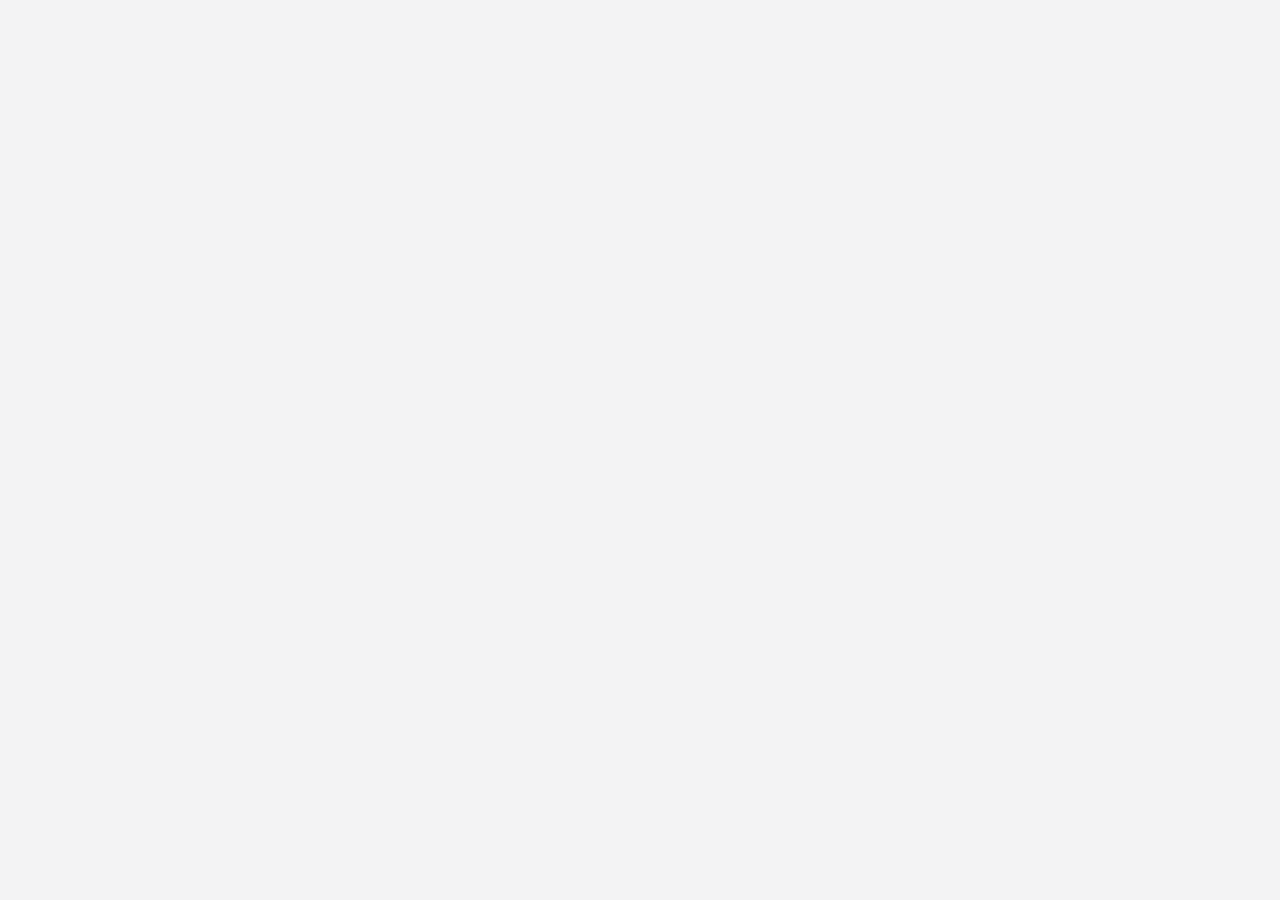
==== commit faff6dcc: "dashboard update changes" ====
--- a/index.html
+++ b/index.html
@@ -1 +1 @@
-<!DOCTYPE html><html lang="en" class="__variable_d847d0 __variable_2b8e88  scroll-smooth"><head><meta charSet="utf-8"/><meta name="viewport" content="width=device-width, initial-scale=1"/><link rel="preload" as="image" href="assets/images/logos/BookMyShoots.jpg"/><link rel="preload" as="image" href="assets/images/hero/me.png"/><link rel="preload" as="image" href="assets/images/hero/progress-shape.png"/><link rel="preload" as="image" href="assets/images/services/wedding.png"/><link rel="preload" as="image" href="assets/images/services/reception.png"/><link rel="preload" as="image" href="assets/images/services/muhurtham.png"/><link rel="preload" as="image" href="assets/images/services/engagement.png"/><link rel="preload" as="image" href="assets/images/services/pregnant.png"/><link rel="preload" as="image" href="assets/images/services/family.png"/><link rel="preload" as="image" href="assets/images/services/baby-boy.png"/><link rel="stylesheet" href="/_next/static/css/2629303dc250fa19.css" crossorigin="" data-precedence="next"/><link rel="stylesheet" href="/_next/static/css/b26a1f6328a29379.css" crossorigin="" data-precedence="next"/><link rel="preload" as="script" fetchPriority="low" href="/_next/static/chunks/webpack-3e6a6783fd03bdcf.js" crossorigin=""/><script src="/_next/static/chunks/fd9d1056-7fa6ecf255cb090e.js" async="" crossorigin=""></script><script src="/_next/static/chunks/938-399d660302eee4b3.js" async="" crossorigin=""></script><script src="/_next/static/chunks/main-app-73071a4b3602428f.js" async="" crossorigin=""></script><script src="/_next/static/chunks/7ce798d6-aa619a15f971b2c8.js" async=""></script><script src="/_next/static/chunks/285-186d57062f3607aa.js" async=""></script><script src="/_next/static/chunks/829-9e13e9cc86d3d8c6.js" async=""></script><script src="/_next/static/chunks/639-6afc1af5435c03f4.js" async=""></script><script src="/_next/static/chunks/623-e48d8f13624b10c0.js" async=""></script><script src="/_next/static/chunks/app/page-1854f70b16132e09.js" async=""></script><script src="/_next/static/chunks/app/layout-ab27e4e58ee054d3.js" async=""></script><script src="/_next/static/chunks/app/not-found-8c54a35bd8128127.js" async=""></script><link rel="preload" as="image" href="assets/images/services/baby.png"/><link rel="preload" as="image" href="assets/images/services/naming.png"/><link rel="preload" as="image" href="assets/images/fav.ico"/><title>BookMyShoots</title><meta name="description" content="Made by create-next-app"/><link rel="icon" href="/favicon.ico" type="image/x-icon" sizes="64x64"/><script src="/_next/static/chunks/polyfills-c67a75d1b6f99dc8.js" crossorigin="" noModule=""></script></head><body><div class="preloader"></div><div class="page-wrapper"><header class="main-header menu-absolute"><div class="header-upper"><div class="container container-1620 clearfix"><div class="header-inner rel d-flex align-items-center"><div class="logo-outer"><div class="logo"><a class="d-flex gap-3" href="/"><img src="assets/images/logos/BookMyShoots.jpg" alt="Logo" title="Logo" height="35px" width="35px"/><h3>BookMyShoots</h3></a></div></div><div class="nav-outer clearfix mx-auto"><nav class="main-menu navbar-expand-lg"><div class="navbar-header"><div class="mobile-logo my-15"><a href="/"><img src="assets/images/logos/BookMyShoots.jpg" alt="Logo" title="Logo" height="35px" width="35px"/></a></div><button type="button" class="navbar-toggle me-4" data-bs-toggle="collapse" data-bs-target=".navbar-collapse"><span class="icon-bar"></span><span class="icon-bar"></span><span class="icon-bar"></span></button></div><div class="navbar-collapse collapse clearfix "><ul class="navigation onepage clearfix"><li><a href="#home">Home</a></li><li><a href="#services">Services</a></li><li><a href="#contact">Contact</a></li><li><div class="hero-btns mobRegBtn"><a class="theme-btn" href="register">Register as Photographer<i class="far fa-camera"></i></a></div></li></ul></div></nav></div><div class="hero-btns deskRegBtn"><a class="theme-btn" href="register">Register as Photographer<i class="far fa-camera"></i></a></div></div></div></div></header><section id="home" class="main-hero-area pt-150 pb-100 rel z-1"><div class="container container-1620"><div class="row align-items-center"><div class="col-lg-4 col-sm-7"><div class="hero-content rmb-55 wow fadeInUp delay-0-2s"><span class="h2">BookMyShoots</span><h1>Book<br/><b id="dynamicText"></b><br/>Photoshoot</h1><p>At BookMyShoots, we specialize in photography and videography, capturing your moments with unparalleled expertise.</p><div class="hero-btns"><a class="theme-btn" href="#contact">Enquiry <i class="far fa-angle-right"></i></a></div></div></div><div class="col-lg-3 col-sm-5 order-lg-3"><div class="hero-counter-wrap ms-lg-auto rmb-55 wow fadeInUp delay-0-4s"><div class="counter-item counter-text-wrap"><span class="count-text plus" data-from="0" data-to="10">count</span><span class="counter-title">Years of Experience</span></div><div class="counter-item counter-text-wrap"><span class="count-text plus" data-from="0" data-to="50">count</span><span class="counter-title">No. of Photographers</span></div><div class="counter-item counter-text-wrap"><span class="count-text plus" data-from="0" data-to="250">count</span><span class="counter-title">Project Completed</span></div></div></div><div class="col-lg-5"><div class="author-image-part wow fadeIn delay-0-3s"><div class="bg-circle"></div><img src="assets/images/hero/me.png" alt="Author"/><div class="progress-shape"><img src="assets/images/hero/progress-shape.png" alt="Progress"/></div></div></div></div><div class="row"><div class="headline-area rel z-2 mt-100"><div class="headline-wrap"><span class="marquee-wrap"><span class="marquee-inner left"><span class="marquee-item">Pre Wedding / Post Wedding<i class="far fa-asterisk"></i></span><span class="marquee-item">Reception + Muhurtham<i class="far fa-asterisk"></i></span><span class="marquee-item">Proposal Photoshoot<i class="far fa-asterisk"></i></span><span class="marquee-item">Home Rituals<i class="far fa-asterisk"></i></span><span class="marquee-item">Haldi Ceremony<i class="far fa-asterisk"></i></span><span class="marquee-item">Mehendi Ceremony<i class="far fa-asterisk"></i></span><span class="marquee-item">Sangeeth<i class="far fa-asterisk"></i></span><span class="marquee-item">Portfolio Shoot<i class="far fa-asterisk"></i></span><span class="marquee-item">Model Shoot<i class="far fa-asterisk"></i></span><span class="marquee-item">Brand Shoot<i class="far fa-asterisk"></i></span><span class="marquee-item">Birthday Shoot<i class="far fa-asterisk"></i></span><span class="marquee-item">Pre Birthday Shoot<i class="far fa-asterisk"></i></span><span class="marquee-item">Mundan Ceremony<i class="far fa-asterisk"></i></span><span class="marquee-item">Anna Prasadam<i class="far fa-asterisk"></i></span><span class="marquee-item">Beegaroota<i class="far fa-asterisk"></i></span><span class="marquee-item">Half Saree Ceremony<i class="far fa-asterisk"></i></span><span class="marquee-item">Upanayana Ceremony<i class="far fa-asterisk"></i></span><span class="marquee-item">Sathyanarayana Pooja<i class="far fa-asterisk"></i></span><span class="marquee-item">House Warming Ceremony<i class="far fa-asterisk"></i></span><span class="marquee-item">Shop Opening Ceremony<i class="far fa-asterisk"></i></span></span><span class="marquee-inner left"><span class="marquee-item">Pre Wedding / Post Wedding<i class="far fa-asterisk"></i></span><span class="marquee-item">Reception + Muhurtham<i class="far fa-asterisk"></i></span><span class="marquee-item">Proposal Photoshoot<i class="far fa-asterisk"></i></span><span class="marquee-item">Home Rituals<i class="far fa-asterisk"></i></span><span class="marquee-item">Haldi Ceremony<i class="far fa-asterisk"></i></span><span class="marquee-item">Mehendi Ceremony<i class="far fa-asterisk"></i></span><span class="marquee-item">Sangeeth<i class="far fa-asterisk"></i></span><span class="marquee-item">Portfolio Shoot<i class="far fa-asterisk"></i></span><span class="marquee-item">Model Shoot<i class="far fa-asterisk"></i></span><span class="marquee-item">Brand Shoot<i class="far fa-asterisk"></i></span><span class="marquee-item">Birthday Shoot<i class="far fa-asterisk"></i></span><span class="marquee-item">Pre Birthday Shoot<i class="far fa-asterisk"></i></span><span class="marquee-item">Mundan Ceremony<i class="far fa-asterisk"></i></span><span class="marquee-item">Anna Prasadam<i class="far fa-asterisk"></i></span><span class="marquee-item">Beegaroota<i class="far fa-asterisk"></i></span><span class="marquee-item">Half Saree Ceremony<i class="far fa-asterisk"></i></span><span class="marquee-item">Upanayana Ceremony<i class="far fa-asterisk"></i></span><span class="marquee-item">Sathyanarayana Pooja<i class="far fa-asterisk"></i></span><span class="marquee-item">House Warming Ceremony<i class="far fa-asterisk"></i></span><span class="marquee-item">Shop Opening Ceremony<i class="far fa-asterisk"></i></span></span></span></div></div></div></div><div class="bg-lines"><span></span><span></span><span></span><span></span><span></span><span></span><span></span><span></span><span></span><span></span></div></section><section id="services" class="services-area rpt-100 pb-100 rpb-70 rel z-1 undefined"><div class="container"><div class="row justify-content-center"><div class="col-xl-6 col-lg-8"><div class="section-title text-center mb-60 wow fadeInUp delay-0-2s"><span class="sub-title mb-15">Services</span><h2>Professional <span>Services</span> For your Special Events.</h2></div></div></div><div class="row"><div class="col-lg-6"><div class="service-item wow fadeInUp delay-0-2s" style="display:flex;align-items:center"><div class="number"><i><img src="assets/images/services/wedding.png"/></i></div><div class="content"><h4>Wedding</h4><p>A wedding photoshoot is an artful narrative of love, joy, and commitment.</p></div></div></div><div class="col-lg-6"><div class="service-item wow fadeInUp delay-0-2s" style="display:flex;align-items:center"><div class="number"><i><img src="assets/images/services/reception.png"/></i></div><div class="content"><h4>Reception</h4><p>A reception photoshoot captures the vibrant atmosphere and cherished moments of celebration.</p></div></div></div><div class="col-lg-6"><div class="service-item wow fadeInUp delay-0-2s" style="display:flex;align-items:center"><div class="number"><i><img src="assets/images/services/muhurtham.png"/></i></div><div class="content"><h4>Muhurtham</h4><p>A muhurtham photoshoot captures the sacred rituals and profound moments of tradition.</p></div></div></div><div class="col-lg-6"><div class="service-item wow fadeInUp delay-0-2s" style="display:flex;align-items:center"><div class="number"><i><img src="assets/images/services/engagement.png"/></i></div><div class="content"><h4>Engagement</h4><p>An engagement photoshoot is a celebration of love and commitment, capturing the essence of anticipation and joy.</p></div></div></div><div class="col-lg-6"><div class="service-item wow fadeInUp delay-0-2s" style="display:flex;align-items:center"><div class="number"><i><img src="assets/images/services/pregnant.png"/></i></div><div class="content"><h4>Babyshower</h4><p>A baby shower photoshoot is a heartwarming celebration of anticipation and joy with family &amp; friends.</p></div></div></div><div class="col-lg-6"><div class="service-item wow fadeInUp delay-0-2s" style="display:flex;align-items:center"><div class="number"><i><img src="assets/images/services/family.png"/></i></div><div class="content"><h4>Family Shoot</h4><p>A family shoot captures the warmth, love, and unique dynamics of your family with creativity and sensitivity.</p></div></div></div><div class="col-lg-6"><div class="service-item wow fadeInUp delay-0-2s" style="display:flex;align-items:center"><div class="number"><i><img src="assets/images/services/baby-boy.png"/></i></div><div class="content"><h4>Baby Shoot</h4><p>A baby shoot captures the innocence and joy of infancy with tender care and artistic flair.</p></div></div></div><div class="col-lg-6"><div class="service-item wow fadeInUp delay-0-2s" style="display:flex;align-items:center"><div class="number"><i><img src="assets/images/services/baby.png"/></i></div><div class="content"><h4>Newborn Shoot</h4><p>A newborn shoot captures the delicate beauty and innocence of your precious bundle of joy.</p></div></div></div><div class="col-lg-6"><div class="service-item wow fadeInUp delay-0-2s" style="display:flex;align-items:center"><div class="number"><i><img src="assets/images/services/naming.png"/></i></div><div class="content"><h4>Naming Ceremony</h4><p>A Naming Ceremony celebrates the joyous occasion of welcoming a new member into the family with warmth.</p></div></div></div><div class="col-lg-6"><div class="service-item wow fadeInUp delay-0-2s" style="display:flex;align-items:center"><div class="number"><i><img src="assets/images/services/pregnant.png"/></i></div><div class="content"><h4>Maternity Shoot</h4><p>A maternity shoot celebrates the beauty and anticipation of pregnancy with elegance and grace.</p></div></div></div></div></div><div class="bg-lines"><span></span><span></span><span></span><span></span><span></span><span></span><span></span><span></span><span></span><span></span></div></section><section class="testimonials-area rel z-1"><div class="for-bgc-black py-130 rpy-100"><div class="container"><div class="row gap-90"><div class="col-lg-4"><div class="testimonials-content-part rel z-2 rmb-55 wow fadeInUp delay-0-2s"><div class="section-title mb-40"><span class="sub-title mb-15">Testimonials</span><h2>Our Happy Clients <span>Feedback</span></h2><p>&quot;Capturing Moments, Creating Memories: Hear from Our Happy Clients&quot;</p></div><div class="slider-arrows"><button class="testimonial-prev slick-arrow"><i class="fal fa-arrow-left"></i></button><button class="testimonial-next slick-arrow"><i class="fal fa-arrow-right"></i></button></div></div></div><div class="col-lg-8"><div class="slick-slider testimonials-wrap slick-initialized" dir="ltr"><div class="slick-list"><div class="slick-track" style="width:500%;left:-100%"><div data-index="-2" tabindex="-1" class="slick-slide slick-cloned" aria-hidden="true" style="width:10%"><div><div class="testimonial-item wow fadeInUp delay-0-2s" tabindex="-1" style="width:100%;display:inline-block"><div class="text">Very talented and interactive team work.simply loved the way you people found to capture every important moment and thanks for all the lovely pictures.</div><div class="testi-des"><h5>Customer3</h5></div></div></div></div><div data-index="-1" tabindex="-1" class="slick-slide slick-cloned" aria-hidden="true" style="width:10%"><div><div class="testimonial-item wow fadeInUp delay-0-2s" tabindex="-1" style="width:100%;display:inline-block"><div class="text">They have the best professional team. Very creative and they make sure everyone was comfortable and enjoying the experience.</div><div class="testi-des"><h5>Customer4</h5></div></div></div></div><div data-index="0" class="slick-slide slick-active slick-current" tabindex="-1" aria-hidden="false" style="outline:none;width:10%"><div><div class="testimonial-item wow fadeInUp delay-0-3s" tabindex="-1" style="width:100%;display:inline-block"><div class="text">PK is the most professional and sweet photographer I have ever come across. His team is so talented and accommodating. Whether it was my wedding shoot or my maternity shoot, could not have been any better.</div><div class="testi-des"><h5>Customer1</h5></div></div></div></div><div data-index="1" class="slick-slide slick-active" tabindex="-1" aria-hidden="false" style="outline:none;width:10%"><div><div class="testimonial-item wow fadeInUp delay-0-4s" tabindex="-1" style="width:100%;display:inline-block"><div class="text">Best team of photographers. Very professional, understanding, friendly... Their clicks are amazing. My wedding shoot and my wife&#x27;s maternity shoot was by done by Prasad and team, and they just made these memories look more beautiful and last for longer.</div><div class="testi-des"><h5>Customer2</h5></div></div></div></div><div data-index="2" class="slick-slide" tabindex="-1" aria-hidden="true" style="outline:none;width:10%"><div><div class="testimonial-item wow fadeInUp delay-0-2s" tabindex="-1" style="width:100%;display:inline-block"><div class="text">Very talented and interactive team work.simply loved the way you people found to capture every important moment and thanks for all the lovely pictures.</div><div class="testi-des"><h5>Customer3</h5></div></div></div></div><div data-index="3" class="slick-slide" tabindex="-1" aria-hidden="true" style="outline:none;width:10%"><div><div class="testimonial-item wow fadeInUp delay-0-2s" tabindex="-1" style="width:100%;display:inline-block"><div class="text">They have the best professional team. Very creative and they make sure everyone was comfortable and enjoying the experience.</div><div class="testi-des"><h5>Customer4</h5></div></div></div></div><div data-index="4" tabindex="-1" class="slick-slide slick-cloned" aria-hidden="true" style="width:10%"><div><div class="testimonial-item wow fadeInUp delay-0-3s" tabindex="-1" style="width:100%;display:inline-block"><div class="text">PK is the most professional and sweet photographer I have ever come across. His team is so talented and accommodating. Whether it was my wedding shoot or my maternity shoot, could not have been any better.</div><div class="testi-des"><h5>Customer1</h5></div></div></div></div><div data-index="5" tabindex="-1" class="slick-slide slick-cloned" aria-hidden="true" style="width:10%"><div><div class="testimonial-item wow fadeInUp delay-0-4s" tabindex="-1" style="width:100%;display:inline-block"><div class="text">Best team of photographers. Very professional, understanding, friendly... Their clicks are amazing. My wedding shoot and my wife&#x27;s maternity shoot was by done by Prasad and team, and they just made these memories look more beautiful and last for longer.</div><div class="testi-des"><h5>Customer2</h5></div></div></div></div><div data-index="6" tabindex="-1" class="slick-slide slick-cloned" aria-hidden="true" style="width:10%"><div><div class="testimonial-item wow fadeInUp delay-0-2s" tabindex="-1" style="width:100%;display:inline-block"><div class="text">Very talented and interactive team work.simply loved the way you people found to capture every important moment and thanks for all the lovely pictures.</div><div class="testi-des"><h5>Customer3</h5></div></div></div></div><div data-index="7" tabindex="-1" class="slick-slide slick-cloned" aria-hidden="true" style="width:10%"><div><div class="testimonial-item wow fadeInUp delay-0-2s" tabindex="-1" style="width:100%;display:inline-block"><div class="text">They have the best professional team. Very creative and they make sure everyone was comfortable and enjoying the experience.</div><div class="testi-des"><h5>Customer4</h5></div></div></div></div></div></div></div></div></div></div></div><div class="bg-lines"><span></span><span></span><span></span><span></span><span></span><span></span><span></span><span></span><span></span><span></span></div></section><div class="Toastify"></div><section id="contact" class="contact-area pt-95 pb-130 rpt-70 rpb-100 rel z-1"><div class="container"><div class="row"><div class="col-lg-4"><div class="contact-content-part pt-5 rpt-0 rmb-55 wow fadeInUp delay-0-2s"><div class="section-title mb-40"><span class="sub-title mb-15">Enquiry</span><h2>Get in Touch for your <span>Next Event</span></h2><p>Capturing The Moments Captivate Your Heart</p></div><ul class="list-style-two"><li>10+ Years Of Experience</li><li>Photography and Videography</li><li>Professional Team</li><li>Attention to Detail</li><li>Creative Approach</li><li>High Quality Images and Videos</li></ul></div></div><div class="col-lg-8"><div class="contact-form contact-form-wrap form-style-one wow fadeInUp delay-0-4s"><form id="enquiryForm" class="contactForm" name="enquiryForm" action="#"><div class="row"><div class="col-md-6"><div class="form-group"><label for="enquiryName">Name</label><input type="text" id="enquiryName" class="form-control" placeholder="Enter Name" required="" data-error="Please Enter Your Name" name="enquiryName"/><label class="for-icon"><i class="far fa-user"></i></label><div class="help-block with-errors"></div></div></div><div class="col-md-6"><div class="form-group"><label for="enquiryEmail">Email</label><input type="email" id="enquiryEmail" class="form-control" placeholder="Enter Email" required="" data-error="Please Enter Your Email" name="enquiryEmail"/><label class="for-icon"><i class="far fa-envelope"></i></label><div class="help-block with-errors"></div></div></div><div class="col-md-6"><div class="form-group"><label for="enquiryMobNo">Mobile No.</label><input type="number" maxLength="10" id="enquiryMobNo" class="form-control" placeholder="Enter Mobile No." required="" data-error="Please Enter Your Mobile No." name="enquiryMobNo"/><label class="for-icon"><i class="far fa-phone"></i></label><div class="help-block with-errors"></div></div></div><div class="col-md-6"><div class="form-group"><label for="enquiryPlace">Place</label><select class="form-control" id="enquiryPlace" required=""><option disabled="" selected="">Select Place</option><option value="place1">Place1</option><option value="place2">Place2</option><option value="place3">Place3</option><option value="place4">Place4</option><option value="place5">Place5</option><option value="place6">Place6</option><option value="place7">Place7</option><option value="place8">Place8</option></select><label class="for-icon"><i class="far fa-location"></i></label><div class="help-block with-errors"></div></div></div><div class="col-md-6"><div class="form-group"><label for="enquiryEventDate">Event Start Date</label><input type="date" id="enquiryEventDate" class="form-control" required="" data-error="Select Event Date" name="enquiryEventDate"/><div class="help-block with-errors"></div></div></div><div class="col-md-6"><div class="form-group"><label for="enquiryEventTime">Event Start Time</label><input type="time" id="enquiryEventTime" class="form-control" required="" data-error="Select Event Time" name="enquiryEventTime"/><div class="help-block with-errors"></div></div></div><div class="col-md-6"><div class="form-group"><label for="enquiryEventDate">Event End Date</label><input type="date" id="enquiryEventDate" class="form-control" required="" data-error="Select Event Date" name="enquiryEventDate"/><div class="help-block with-errors"></div></div></div><div class="col-md-6"><div class="form-group"><label for="enquiryEventTime">Event End Time</label><input type="time" id="enquiryEventTime" class="form-control" required="" data-error="Select Event Time" name="enquiryEventTime"/><div class="help-block with-errors"></div></div></div><div class="col-md-12"><div class="form-group"><label for="enquiryService">Service</label><div class="row row-cols-md-3 row-cols-1" id="enquiryService"><div class="col"><input type="checkbox" class="form-checkbox" id="preWedpostWed" value="preWedpostWed"/><span class="ms-2">Pre Wedding / Post Wedding</span></div><div class="col"><input type="checkbox" class="form-checkbox" id="recepMuhurt" value="recepMuhurt"/><span class="ms-2">Reception + Muhurtham</span></div><div class="col"><input type="checkbox" class="form-checkbox" id="proposalShoot" value="proposalShoot"/><span class="ms-2">Proposal Photoshoot</span></div><div class="col mt-1"><input type="checkbox" class="form-checkbox" id="homeRituals" value="homeRituals"/><span class="ms-2">Home Rituals</span></div><div class="col mt-1"><input type="checkbox" class="form-checkbox" id="haldiCeremony" value="haldiCeremony"/><span class="ms-2">Haldi ceremony</span></div><div class="col mt-1"><input type="checkbox" class="form-checkbox" id="mehendiCeremony" value="mehendiCeremony"/><span class="ms-2">Mehendi Ceremony</span></div><div class="col mt-1"><input type="checkbox" class="form-checkbox " id="sangeeth" value="sangeeth"/><span class="ms-2">Sangeeth</span></div><div class="col mt-1"><input type="checkbox" class="form-checkbox" id="newbornShoot" value="portfolioShoot"/><span class="ms-2">Portfolio Shoot</span></div><div class="col mt-1"><input type="checkbox" class="form-checkbox" id="modelShoot" value="modelShoot"/><span class="ms-2">Model Shoot</span></div><div class="col mt-1"><input type="checkbox" class="form-checkbox" id="brandShoot" value="brandShoot"/><span class="ms-2">Brand Shoot</span></div><div class="col mt-1"><input type="checkbox" class="form-checkbox" id="birthdayShoot" value="birthdayShoot"/><span class="ms-2">Birthday Shoot</span></div><div class="col mt-1"><input type="checkbox" class="form-checkbox" id="preBirthdayShoot" value="preBirthdayShoot"/><span class="ms-2">Pre Birthday Shoot</span></div><div class="col mt-1"><input type="checkbox" class="form-checkbox" id="mundanCeremony" value="mundanCeremony"/><span class="ms-2">Mundan Ceremony</span></div><div class="col mt-1"><input type="checkbox" class="form-checkbox" id="annaPrasadam" value="annaPrasadam"/><span class="ms-2">Anna prasadam</span></div><div class="col mt-1"><input type="checkbox" class="form-checkbox" id="engagement" value="engagement"/><span class="ms-2">Beegaroota</span></div><div class="col mt-1"><input type="checkbox" class="form-checkbox" id="sareeCeremony" value="sareeCeremony"/><span class="ms-2">Half saree Ceremony</span></div><div class="col mt-1"><input type="checkbox" class="form-checkbox" id="upanayCeremony" value="upanayCeremony"/><span class="ms-2">Upanayana Ceremony</span></div><div class="col mt-1"><input type="checkbox" class="form-checkbox" id="sathyaPooja" value="sathyaPooja"/><span class="ms-2">Sathyanarayana Pooja</span></div><div class="col mt-1"><input type="checkbox" class="form-checkbox" id="houseWarmCeremony" value="houseWarmCeremony"/><span class="ms-2">House Warming Ceremony</span></div><div class="col mt-1"><input type="checkbox" class="form-checkbox" id="shopOpenCeremony" value="shopOpenCeremony"/><span class="ms-2">Shop Opening Ceremony</span></div></div><div class="help-block with-errors"></div></div></div><div class="col-md-12"><div class="form-group"><label for="enquiryDesc">Description</label><textarea name="enquiryDesc" id="enquiryDesc" class="form-control" rows="4" placeholder="Enter Event Description . . ." required="" data-error="Please Enter Event Description"></textarea><div class="help-block with-errors"></div></div></div><div class="col-md-12"><div class="form-group mb-0"><button type="submit" class="theme-btn" id="enquirySubmitBtn">Send Enquiry <i class="far fa-angle-right"></i></button><div id="msgSubmit" class="hidden"></div></div></div></div></form></div></div></div></div><div class="bg-lines"><span></span><span></span><span></span><span></span><span></span><span></span><span></span><span></span><span></span><span></span></div></section><footer class="main-footer rel z-1"><div class="footer-top-wrap bgc-black pt-40 pb-20"><div class="container"><div class="row"><div class="col-lg-4 col-md-12 d-flex flex-column"><div class="footer-widget widget_logo wow fadeInUp delay-0-2s contact-page-content        d-flex flex-column"><div class="footer-logo"><a class="d-flex gap-3" href="/"><img src="assets/images/fav.ico" alt="Logo" title="Logo" height="35px" width="35px"/><h3>BookMyShoots</h3></a></div><p>At BookMyShoots, we specialize in photography and videography, capturing your moments with unparalleled expertise.</p><div class="social-style-one mt-10"><a href="#"><i class="fab fa-facebook-f"></i></a><a href="#"><i class="fab fa-youtube"></i></a><a href="#"><i class="fab fa-instagram"></i></a></div></div></div><div class="col-lg-4 col-md-7"><div class="footer-widget widget_nav_menu wow fadeInUp delay-0-4s"><h6 class="footer-title">Quick Links</h6><ul class="d-flex flex-column"><li><a href="/">Home</a></li><li><a href="/#services">Services</a></li><li><a href="/#contact">Enquiry</a></li><li><a href="register">Register as Photographer</a></li><li><a href="/terms">Terms of Service</a></li><li><a href="/privacy">Privacy Policy</a></li></ul></div></div><div class="col-lg-4 col-md-5"><div class="footer-widget widget_contact_info wow fadeInUp delay-0-6s"><h6 class="footer-title">Address</h6><ul><li><i class="far fa-map-marker-alt"></i> Sahakarnagar, G block, Bengaluru(560092)</li><li><i class="far fa-envelope"></i> <a href="mailto:support@gmail.com">support@gmail.com</a></li><li><i class="far fa-phone"></i> <a href="callto:+880(123)45688">(+91) 9876543210</a></li></ul></div></div></div></div></div><div class="footer-bottom pt-20 pb-5 rpt-25"><div class="container"><div class="row"><div class="col-lg-6 col-12"><div class="copyright-text"><p>Copyright @<!-- -->.<!-- --> <a href="/">BookMyShoots</a> <!-- -->All Rights Reserved.</p></div></div><div class="col-lg-6 col-12 text-lg-end"><div class="copyright-text"><p><a href="https://dashboard.bookmyshoots.in/login">Login</a> <!-- -->| Designed &amp; Developed by<!-- --> <a target="_blank" rel="noopener noreferrer" href="https://www.metromindz.com/">Metromindz Pvt. Ltd.</a> </p></div></div></div><a href="#" class="scroll-top scroll-to-target d-inline-block"><span class="fas fa-angle-double-up"></span></a></div><div class="bg-lines"><span></span><span></span><span></span><span></span><span></span><span></span><span></span><span></span><span></span><span></span></div></div></footer></div><script src="/_next/static/chunks/webpack-3e6a6783fd03bdcf.js" crossorigin="" async=""></script><script>(self.__next_f=self.__next_f||[]).push([0]);self.__next_f.push([2,null])</script><script>self.__next_f.push([1,"1:HL[\"/_next/static/css/2629303dc250fa19.css\",\"style\",{\"crossOrigin\":\"\"}]\n0:\"$L2\"\n"])</script><script>self.__next_f.push([1,"3:HL[\"/_next/static/css/b26a1f6328a29379.css\",\"style\",{\"crossOrigin\":\"\"}]\n"])</script><script>self.__next_f.push([1,"4:I[7690,[],\"\"]\n6:I[7831,[],\"\"]\n7:I[2864,[\"38\",\"static/chunks/7ce798d6-aa619a15f971b2c8.js\",\"285\",\"static/chunks/285-186d57062f3607aa.js\",\"829\",\"static/chunks/829-9e13e9cc86d3d8c6.js\",\"639\",\"static/chunks/639-6afc1af5435c03f4.js\",\"623\",\"static/chunks/623-e48d8f13624b10c0.js\",\"931\",\"static/chunks/app/page-1854f70b16132e09.js\"],\"\"]\n8:I[4562,[\"185\",\"static/chunks/app/layout-ab27e4e58ee054d3.js\"],\"\"]\n9:I[5613,[],\"\"]\na:I[1778,[],\"\"]\nb:I[2623,[\"285\",\"static/chunks/285-186d57062f3607aa.js\",\"623\",\"static/chunks/623"])</script><script>self.__next_f.push([1,"-e48d8f13624b10c0.js\",\"160\",\"static/chunks/app/not-found-8c54a35bd8128127.js\"],\"\"]\nc:I[5250,[\"285\",\"static/chunks/285-186d57062f3607aa.js\",\"623\",\"static/chunks/623-e48d8f13624b10c0.js\",\"160\",\"static/chunks/app/not-found-8c54a35bd8128127.js\"],\"\"]\ne:I[8955,[],\"\"]\n"])</script><script>self.__next_f.push([1,"2:[[[\"$\",\"link\",\"0\",{\"rel\":\"stylesheet\",\"href\":\"/_next/static/css/2629303dc250fa19.css\",\"precedence\":\"next\",\"crossOrigin\":\"\"}]],[\"$\",\"$L4\",null,{\"buildId\":\"M_UPygN4aEZb0TdME_Muu\",\"assetPrefix\":\"\",\"initialCanonicalUrl\":\"/\",\"initialTree\":[\"\",{\"children\":[\"__PAGE__\",{}]},\"$undefined\",\"$undefined\",true],\"initialSeedData\":[\"\",{\"children\":[\"__PAGE__\",{},[\"$L5\",[\"$\",\"$L6\",null,{\"propsForComponent\":{\"params\":{}},\"Component\":\"$7\",\"isStaticGeneration\":true}],null]]},[null,[\"$\",\"html\",null,{\"lang\":\"en\",\"className\":\"__variable_d847d0 __variable_2b8e88  scroll-smooth\",\"children\":[\"$\",\"body\",null,{\"children\":[[\"$\",\"$L8\",null,{}],[\"$\",\"$L9\",null,{\"parallelRouterKey\":\"children\",\"segmentPath\":[\"children\"],\"loading\":\"$undefined\",\"loadingStyles\":\"$undefined\",\"loadingScripts\":\"$undefined\",\"hasLoading\":false,\"error\":\"$undefined\",\"errorStyles\":\"$undefined\",\"errorScripts\":\"$undefined\",\"template\":[\"$\",\"$La\",null,{}],\"templateStyles\":\"$undefined\",\"templateScripts\":\"$undefined\",\"notFound\":[\"$\",\"$Lb\",null,{\"noFooter\":true,\"children\":[\"$\",\"section\",null,{\"className\":\"error-area pt-185 rpt-130 pb-130 rpb-100 rel z-1 text-center\",\"children\":[[\"$\",\"div\",null,{\"className\":\"container\",\"children\":[\"$\",\"div\",null,{\"className\":\"error-content\",\"children\":[[\"$\",\"div\",null,{\"className\":\"image mb-85 rmb-55 wow fadeInUp delay-0-2s\",\"children\":[\"$\",\"img\",null,{\"src\":\"assets/images/shape/404-error.png\",\"alt\":\"Error\"}]}],[\"$\",\"div\",null,{\"className\":\"section-title mb-40 wow fadeInUp delay-0-2s\",\"children\":[[\"$\",\"h1\",null,{\"children\":\"OPPS!\"}],[\"$\",\"h2\",null,{\"children\":\"This Page Cannot be Found !!!\"}]]}],[\"$\",\"$Lc\",null,{\"legacyBehavior\":true,\"href\":\"/\",\"children\":[\"$\",\"a\",null,{\"className\":\"theme-btn wow fadeInUp delay-0-2s\",\"children\":[\"Go To Homepage \",[\"$\",\"i\",null,{\"className\":\"far fa-angle-right\"}]]}]}]]}]}],[\"$\",\"div\",null,{\"className\":\"bg-lines\",\"children\":[[\"$\",\"span\",null,{}],[\"$\",\"span\",null,{}],[\"$\",\"span\",null,{}],[\"$\",\"span\",null,{}],[\"$\",\"span\",null,{}],[\"$\",\"span\",null,{}],[\"$\",\"span\",null,{}],[\"$\",\"span\",null,{}],[\"$\",\"span\",null,{}],[\"$\",\"span\",null,{}]]}]]}]}],\"notFoundStyles\":[],\"styles\":[[\"$\",\"link\",\"0\",{\"rel\":\"stylesheet\",\"href\":\"/_next/static/css/b26a1f6328a29379.css\",\"precedence\":\"next\",\"crossOrigin\":\"\"}]]}]]}]}],null]],\"initialHead\":[false,\"$Ld\"],\"globalErrorComponent\":\"$e\"}]]\n"])</script><script>self.__next_f.push([1,"d:[[\"$\",\"meta\",\"0\",{\"name\":\"viewport\",\"content\":\"width=device-width, initial-scale=1\"}],[\"$\",\"meta\",\"1\",{\"charSet\":\"utf-8\"}],[\"$\",\"title\",\"2\",{\"children\":\"BookMyShoots\"}],[\"$\",\"meta\",\"3\",{\"name\":\"description\",\"content\":\"Made by create-next-app\"}],[\"$\",\"link\",\"4\",{\"rel\":\"icon\",\"href\":\"/favicon.ico\",\"type\":\"image/x-icon\",\"sizes\":\"64x64\"}]]\n5:null\n"])</script><script>self.__next_f.push([1,""])</script></body></html>+<!doctype html><html lang="en"><head><meta charset="utf-8"/><link rel="icon" href="/BMS-Logo.jpeg"><meta name="viewport" content="width=device-width,initial-scale=1"/><meta name="theme-color" content="#000000"/><meta name="description" content="Web site created using create-react-app"/><link rel="apple-touch-icon" href="/logo192.png"/><link rel="manifest" href="/manifest.json"/><link href="https://unpkg.com/boxicons@2.0.7/css/boxicons.min.css" rel="stylesheet"><title>BookMyShoot Dashboard</title><script defer="defer" src="/static/js/main.0083a495.js"></script><link href="/static/css/main.c118ccc7.css" rel="stylesheet"></head><body><noscript>You need to enable JavaScript to run this app.</noscript><div id="root"></div></body></html>
--- a/static/css/main.c118ccc7.css
+++ b/static/css/main.c118ccc7.css
@@ -0,0 +1,15 @@
+@import url(https://fonts.googleapis.com/css2?family=Work+Sans:wght@300;400;500;600&display=swap);:root{--toastify-color-light:#fff;--toastify-color-dark:#121212;--toastify-color-info:#3498db;--toastify-color-success:#07bc0c;--toastify-color-warning:#f1c40f;--toastify-color-error:#e74c3c;--toastify-color-transparent:#ffffffb3;--toastify-icon-color-info:var(--toastify-color-info);--toastify-icon-color-success:var(--toastify-color-success);--toastify-icon-color-warning:var(--toastify-color-warning);--toastify-icon-color-error:var(--toastify-color-error);--toastify-toast-width:320px;--toastify-toast-offset:16px;--toastify-toast-top:max(var(--toastify-toast-offset),env(safe-area-inset-top));--toastify-toast-right:max(var(--toastify-toast-offset),env(safe-area-inset-right));--toastify-toast-left:max(var(--toastify-toast-offset),env(safe-area-inset-left));--toastify-toast-bottom:max(var(--toastify-toast-offset),env(safe-area-inset-bottom));--toastify-toast-background:#fff;--toastify-toast-min-height:64px;--toastify-toast-max-height:800px;--toastify-toast-bd-radius:6px;--toastify-font-family:sans-serif;--toastify-z-index:9999;--toastify-text-color-light:#757575;--toastify-text-color-dark:#fff;--toastify-text-color-info:#fff;--toastify-text-color-success:#fff;--toastify-text-color-warning:#fff;--toastify-text-color-error:#fff;--toastify-spinner-color:#616161;--toastify-spinner-color-empty-area:#e0e0e0;--toastify-color-progress-light:linear-gradient(90deg,#4cd964,#5ac8fa,#007aff,#34aadc,#5856d6,#ff2d55);--toastify-color-progress-dark:#bb86fc;--toastify-color-progress-info:var(--toastify-color-info);--toastify-color-progress-success:var(--toastify-color-success);--toastify-color-progress-warning:var(--toastify-color-warning);--toastify-color-progress-error:var(--toastify-color-error);--toastify-color-progress-bgo:0.2}.Toastify__toast-container{box-sizing:border-box;color:#fff;padding:4px;position:fixed;-webkit-transform:translateZ(9999);-webkit-transform:translateZ(var(--toastify-z-index));width:320px;width:var(--toastify-toast-width);z-index:9999;z-index:var(--toastify-z-index)}.Toastify__toast-container--top-left{left:max(16px,env(safe-area-inset-left));left:var(--toastify-toast-left);top:max(16px,env(safe-area-inset-top));top:var(--toastify-toast-top)}.Toastify__toast-container--top-center{left:50%;top:max(16px,env(safe-area-inset-top));top:var(--toastify-toast-top);transform:translateX(-50%)}.Toastify__toast-container--top-right{right:max(16px,env(safe-area-inset-right));right:var(--toastify-toast-right);top:max(16px,env(safe-area-inset-top));top:var(--toastify-toast-top)}.Toastify__toast-container--bottom-left{bottom:max(16px,env(safe-area-inset-bottom));bottom:var(--toastify-toast-bottom);left:max(16px,env(safe-area-inset-left));left:var(--toastify-toast-left)}.Toastify__toast-container--bottom-center{bottom:max(16px,env(safe-area-inset-bottom));bottom:var(--toastify-toast-bottom);left:50%;transform:translateX(-50%)}.Toastify__toast-container--bottom-right{bottom:max(16px,env(safe-area-inset-bottom));bottom:var(--toastify-toast-bottom);right:max(16px,env(safe-area-inset-right));right:var(--toastify-toast-right)}@media only screen and (max-width:480px){.Toastify__toast-container{left:env(safe-area-inset-left);margin:0;padding:0;width:100vw}.Toastify__toast-container--top-center,.Toastify__toast-container--top-left,.Toastify__toast-container--top-right{top:env(safe-area-inset-top);transform:translateX(0)}.Toastify__toast-container--bottom-center,.Toastify__toast-container--bottom-left,.Toastify__toast-container--bottom-right{bottom:env(safe-area-inset-bottom);transform:translateX(0)}.Toastify__toast-container--rtl{left:auto;right:env(safe-area-inset-right)}}.Toastify__toast{--y:0;border-radius:6px;border-radius:var(--toastify-toast-bd-radius);box-shadow:0 4px 12px #0000001a;box-sizing:border-box;cursor:default;direction:ltr;display:flex;font-family:sans-serif;font-family:var(--toastify-font-family);justify-content:space-between;margin-bottom:1rem;max-height:800px;max-height:var(--toastify-toast-max-height);min-height:64px;min-height:var(--toastify-toast-min-height);overflow:hidden;padding:8px;position:relative;touch-action:none;z-index:0}.Toastify__toast--stacked{position:absolute;transform:translate3d(0,var(--y),0) scale(var(--s));transition:transform .3s;width:100%}.Toastify__toast--stacked[data-collapsed] .Toastify__close-button,.Toastify__toast--stacked[data-collapsed] .Toastify__toast-body{transition:opacity .1s}.Toastify__toast--stacked[data-collapsed=false]{overflow:visible}.Toastify__toast--stacked[data-collapsed=true]:not(:last-child)>*{opacity:0}.Toastify__toast--stacked:after{bottom:100%;content:"";height:calc(var(--g)*1px);left:0;position:absolute;right:0}.Toastify__toast--stacked[data-pos=top]{top:0}.Toastify__toast--stacked[data-pos=bot]{bottom:0}.Toastify__toast--stacked[data-pos=bot].Toastify__toast--stacked:before{transform-origin:top}.Toastify__toast--stacked[data-pos=top].Toastify__toast--stacked:before{transform-origin:bottom}.Toastify__toast--stacked:before{bottom:0;content:"";height:100%;left:0;position:absolute;right:0;transform:scaleY(3);z-index:-1}.Toastify__toast--rtl{direction:rtl}.Toastify__toast--close-on-click{cursor:pointer}.Toastify__toast-body{align-items:center;display:flex;flex:1 1 auto;margin:auto 0;padding:6px}.Toastify__toast-body>div:last-child{flex:1 1;word-break:break-word}.Toastify__toast-icon{display:flex;flex-shrink:0;margin-inline-end:10px;width:20px}.Toastify--animate{animation-duration:.5s;animation-fill-mode:both}.Toastify--animate-icon{animation-duration:.3s;animation-fill-mode:both}@media only screen and (max-width:480px){.Toastify__toast{border-radius:0;margin-bottom:0}}.Toastify__toast-theme--dark{background:#121212;background:var(--toastify-color-dark);color:#fff;color:var(--toastify-text-color-dark)}.Toastify__toast-theme--colored.Toastify__toast--default,.Toastify__toast-theme--light{background:#fff;background:var(--toastify-color-light);color:#757575;color:var(--toastify-text-color-light)}.Toastify__toast-theme--colored.Toastify__toast--info{background:#3498db;background:var(--toastify-color-info);color:#fff;color:var(--toastify-text-color-info)}.Toastify__toast-theme--colored.Toastify__toast--success{background:#07bc0c;background:var(--toastify-color-success);color:#fff;color:var(--toastify-text-color-success)}.Toastify__toast-theme--colored.Toastify__toast--warning{background:#f1c40f;background:var(--toastify-color-warning);color:#fff;color:var(--toastify-text-color-warning)}.Toastify__toast-theme--colored.Toastify__toast--error{background:#e74c3c;background:var(--toastify-color-error);color:#fff;color:var(--toastify-text-color-error)}.Toastify__progress-bar-theme--light{background:linear-gradient(90deg,#4cd964,#5ac8fa,#007aff,#34aadc,#5856d6,#ff2d55);background:var(--toastify-color-progress-light)}.Toastify__progress-bar-theme--dark{background:#bb86fc;background:var(--toastify-color-progress-dark)}.Toastify__progress-bar--info{background:#3498db;background:var(--toastify-color-progress-info)}.Toastify__progress-bar--success{background:#07bc0c;background:var(--toastify-color-progress-success)}.Toastify__progress-bar--warning{background:#f1c40f;background:var(--toastify-color-progress-warning)}.Toastify__progress-bar--error{background:#e74c3c;background:var(--toastify-color-progress-error)}.Toastify__progress-bar-theme--colored.Toastify__progress-bar--error,.Toastify__progress-bar-theme--colored.Toastify__progress-bar--info,.Toastify__progress-bar-theme--colored.Toastify__progress-bar--success,.Toastify__progress-bar-theme--colored.Toastify__progress-bar--warning{background:#ffffffb3;background:var(--toastify-color-transparent)}.Toastify__close-button{align-self:flex-start;background:#0000;border:none;color:#fff;cursor:pointer;opacity:.7;outline:none;padding:0;transition:.3s ease;z-index:1}.Toastify__close-button--light{color:#000;opacity:.3}.Toastify__close-button>svg{fill:currentColor;height:16px;width:14px}.Toastify__close-button:focus,.Toastify__close-button:hover{opacity:1}@keyframes Toastify__trackProgress{0%{transform:scaleX(1)}to{transform:scaleX(0)}}.Toastify__progress-bar{border-bottom-left-radius:6px;border-bottom-left-radius:var(--toastify-toast-bd-radius);bottom:0;height:100%;left:0;opacity:.7;position:absolute;transform-origin:left;width:100%;z-index:9999;z-index:var(--toastify-z-index)}.Toastify__progress-bar--animated{animation:Toastify__trackProgress linear 1 forwards}.Toastify__progress-bar--controlled{transition:transform .2s}.Toastify__progress-bar--rtl{border-bottom-left-radius:0;border-bottom-right-radius:6px;border-bottom-right-radius:var(--toastify-toast-bd-radius);left:auto;right:0;transform-origin:right}.Toastify__progress-bar--wrp{border-bottom-left-radius:6px;border-bottom-left-radius:var(--toastify-toast-bd-radius);bottom:0;height:5px;left:0;position:absolute;width:100%}.Toastify__progress-bar--wrp[data-hidden=true]{opacity:0}.Toastify__progress-bar--bg{height:100%;opacity:.2;opacity:var(--toastify-color-progress-bgo);width:100%}.Toastify__spinner{animation:Toastify__spin .65s linear infinite;border:2px solid #e0e0e0;border-color:var(--toastify-spinner-color-empty-area);border-radius:100%;border-right-color:#616161;border-right-color:var(--toastify-spinner-color);box-sizing:border-box;height:20px;width:20px}@keyframes Toastify__bounceInRight{0%,60%,75%,90%,to{animation-timing-function:cubic-bezier(.215,.61,.355,1)}0%{opacity:0;transform:translate3d(3000px,0,0)}60%{opacity:1;transform:translate3d(-25px,0,0)}75%{transform:translate3d(10px,0,0)}90%{transform:translate3d(-5px,0,0)}to{transform:none}}@keyframes Toastify__bounceOutRight{20%{opacity:1;transform:translate3d(-20px,var(--y),0)}to{opacity:0;transform:translate3d(2000px,var(--y),0)}}@keyframes Toastify__bounceInLeft{0%,60%,75%,90%,to{animation-timing-function:cubic-bezier(.215,.61,.355,1)}0%{opacity:0;transform:translate3d(-3000px,0,0)}60%{opacity:1;transform:translate3d(25px,0,0)}75%{transform:translate3d(-10px,0,0)}90%{transform:translate3d(5px,0,0)}to{transform:none}}@keyframes Toastify__bounceOutLeft{20%{opacity:1;transform:translate3d(20px,var(--y),0)}to{opacity:0;transform:translate3d(-2000px,var(--y),0)}}@keyframes Toastify__bounceInUp{0%,60%,75%,90%,to{animation-timing-function:cubic-bezier(.215,.61,.355,1)}0%{opacity:0;transform:translate3d(0,3000px,0)}60%{opacity:1;transform:translate3d(0,-20px,0)}75%{transform:translate3d(0,10px,0)}90%{transform:translate3d(0,-5px,0)}to{transform:translateZ(0)}}@keyframes Toastify__bounceOutUp{20%{transform:translate3d(0,calc(var(--y) - 10px),0)}40%,45%{opacity:1;transform:translate3d(0,calc(var(--y) + 20px),0)}to{opacity:0;transform:translate3d(0,-2000px,0)}}@keyframes Toastify__bounceInDown{0%,60%,75%,90%,to{animation-timing-function:cubic-bezier(.215,.61,.355,1)}0%{opacity:0;transform:translate3d(0,-3000px,0)}60%{opacity:1;transform:translate3d(0,25px,0)}75%{transform:translate3d(0,-10px,0)}90%{transform:translate3d(0,5px,0)}to{transform:none}}@keyframes Toastify__bounceOutDown{20%{transform:translate3d(0,calc(var(--y) - 10px),0)}40%,45%{opacity:1;transform:translate3d(0,calc(var(--y) + 20px),0)}to{opacity:0;transform:translate3d(0,2000px,0)}}.Toastify__bounce-enter--bottom-left,.Toastify__bounce-enter--top-left{animation-name:Toastify__bounceInLeft}.Toastify__bounce-enter--bottom-right,.Toastify__bounce-enter--top-right{animation-name:Toastify__bounceInRight}.Toastify__bounce-enter--top-center{animation-name:Toastify__bounceInDown}.Toastify__bounce-enter--bottom-center{animation-name:Toastify__bounceInUp}.Toastify__bounce-exit--bottom-left,.Toastify__bounce-exit--top-left{animation-name:Toastify__bounceOutLeft}.Toastify__bounce-exit--bottom-right,.Toastify__bounce-exit--top-right{animation-name:Toastify__bounceOutRight}.Toastify__bounce-exit--top-center{animation-name:Toastify__bounceOutUp}.Toastify__bounce-exit--bottom-center{animation-name:Toastify__bounceOutDown}@keyframes Toastify__zoomIn{0%{opacity:0;transform:scale3d(.3,.3,.3)}50%{opacity:1}}@keyframes Toastify__zoomOut{0%{opacity:1}50%{opacity:0;transform:translate3d(0,var(--y),0) scale3d(.3,.3,.3)}to{opacity:0}}.Toastify__zoom-enter{animation-name:Toastify__zoomIn}.Toastify__zoom-exit{animation-name:Toastify__zoomOut}@keyframes Toastify__flipIn{0%{animation-timing-function:ease-in;opacity:0;transform:perspective(400px) rotateX(90deg)}40%{animation-timing-function:ease-in;transform:perspective(400px) rotateX(-20deg)}60%{opacity:1;transform:perspective(400px) rotateX(10deg)}80%{transform:perspective(400px) rotateX(-5deg)}to{transform:perspective(400px)}}@keyframes Toastify__flipOut{0%{transform:translate3d(0,var(--y),0) perspective(400px)}30%{opacity:1;transform:translate3d(0,var(--y),0) perspective(400px) rotateX(-20deg)}to{opacity:0;transform:translate3d(0,var(--y),0) perspective(400px) rotateX(90deg)}}.Toastify__flip-enter{animation-name:Toastify__flipIn}.Toastify__flip-exit{animation-name:Toastify__flipOut}@keyframes Toastify__slideInRight{0%{transform:translate3d(110%,0,0);visibility:visible}to{transform:translate3d(0,var(--y),0)}}@keyframes Toastify__slideInLeft{0%{transform:translate3d(-110%,0,0);visibility:visible}to{transform:translate3d(0,var(--y),0)}}@keyframes Toastify__slideInUp{0%{transform:translate3d(0,110%,0);visibility:visible}to{transform:translate3d(0,var(--y),0)}}@keyframes Toastify__slideInDown{0%{transform:translate3d(0,-110%,0);visibility:visible}to{transform:translate3d(0,var(--y),0)}}@keyframes Toastify__slideOutRight{0%{transform:translate3d(0,var(--y),0)}to{transform:translate3d(110%,var(--y),0);visibility:hidden}}@keyframes Toastify__slideOutLeft{0%{transform:translate3d(0,var(--y),0)}to{transform:translate3d(-110%,var(--y),0);visibility:hidden}}@keyframes Toastify__slideOutDown{0%{transform:translate3d(0,var(--y),0)}to{transform:translate3d(0,500px,0);visibility:hidden}}@keyframes Toastify__slideOutUp{0%{transform:translate3d(0,var(--y),0)}to{transform:translate3d(0,-500px,0);visibility:hidden}}.Toastify__slide-enter--bottom-left,.Toastify__slide-enter--top-left{animation-name:Toastify__slideInLeft}.Toastify__slide-enter--bottom-right,.Toastify__slide-enter--top-right{animation-name:Toastify__slideInRight}.Toastify__slide-enter--top-center{animation-name:Toastify__slideInDown}.Toastify__slide-enter--bottom-center{animation-name:Toastify__slideInUp}.Toastify__slide-exit--bottom-left,.Toastify__slide-exit--top-left{animation-duration:.3s;animation-name:Toastify__slideOutLeft;animation-timing-function:ease-in}.Toastify__slide-exit--bottom-right,.Toastify__slide-exit--top-right{animation-duration:.3s;animation-name:Toastify__slideOutRight;animation-timing-function:ease-in}.Toastify__slide-exit--top-center{animation-duration:.3s;animation-name:Toastify__slideOutUp;animation-timing-function:ease-in}.Toastify__slide-exit--bottom-center{animation-duration:.3s;animation-name:Toastify__slideOutDown;animation-timing-function:ease-in}@keyframes Toastify__spin{0%{transform:rotate(0deg)}to{transform:rotate(1turn)}}.error-container{align-items:center;background-color:#f8f9fa;display:flex;flex-direction:column;height:100vh;justify-content:center;text-align:center}.error-image{height:auto;margin-bottom:20px;max-width:100%}.error-message{color:#343a40;font-size:24px;margin:0}.error-description{color:#6c757d;font-size:16px}.table-container{border-radius:10px;max-width:100%;overflow-x:auto}.rdt_TableCell:last-child,.rdt_TableCol:last-child{align-items:center;background-color:#1f1f1f;border-right:1px solid #585858;display:flex;justify-content:center;position:sticky;right:0;width:100px;z-index:1}.nonStickyPage .rdt_TableCell:last-child,.nonStickyPage .rdt_TableCol:last-child{display:flex;justify-content:start;position:relative;right:auto;z-index:0}@font-face{font-family:Material Design Icons;font-style:normal;font-weight:400;src:url(/static/media/materialdesignicons-webfont.53f53f50a1b2033979f5.eot);src:url(/static/media/materialdesignicons-webfont.53f53f50a1b2033979f5.eot?#iefix&v=5.9.55) format("embedded-opentype"),url(/static/media/materialdesignicons-webfont.e9db4005489e24809b62.woff2) format("woff2"),url(/static/media/materialdesignicons-webfont.d8e8e0f7931afa097409.woff) format("woff"),url(/static/media/materialdesignicons-webfont.0e4e0b3da55fa7faa77b.ttf) format("truetype")}.mdi-set,.mdi:before{-webkit-font-smoothing:antialiased;-moz-osx-font-smoothing:grayscale;display:inline-block;font:normal normal normal 24px/1 Material Design Icons;font-size:inherit;line-height:inherit;text-rendering:auto}.mdi-ab-testing:before{content:"󰇉"}.mdi-abacus:before{content:"󱛠"}.mdi-abjad-arabic:before{content:"󱌨"}.mdi-abjad-hebrew:before{content:"󱌩"}.mdi-abugida-devanagari:before{content:"󱌪"}.mdi-abugida-thai:before{content:"󱌫"}.mdi-access-point:before{content:"󰀃"}.mdi-access-point-check:before{content:"󱔸"}.mdi-access-point-minus:before{content:"󱔹"}.mdi-access-point-network:before{content:"󰀂"}.mdi-access-point-network-off:before{content:"󰯡"}.mdi-access-point-off:before{content:"󱔑"}.mdi-access-point-plus:before{content:"󱔺"}.mdi-access-point-remove:before{content:"󱔻"}.mdi-account:before{content:"󰀄"}.mdi-account-alert:before{content:"󰀅"}.mdi-account-alert-outline:before{content:"󰭐"}.mdi-account-arrow-left:before{content:"󰭑"}.mdi-account-arrow-left-outline:before{content:"󰭒"}.mdi-account-arrow-right:before{content:"󰭓"}.mdi-account-arrow-right-outline:before{content:"󰭔"}.mdi-account-box:before{content:"󰀆"}.mdi-account-box-multiple:before{content:"󰤴"}.mdi-account-box-multiple-outline:before{content:"󱀊"}.mdi-account-box-outline:before{content:"󰀇"}.mdi-account-cancel:before{content:"󱋟"}.mdi-account-cancel-outline:before{content:"󱋠"}.mdi-account-cash:before{content:"󱂗"}.mdi-account-cash-outline:before{content:"󱂘"}.mdi-account-check:before{content:"󰀈"}.mdi-account-check-outline:before{content:"󰯢"}.mdi-account-child:before{content:"󰪉"}.mdi-account-child-circle:before{content:"󰪊"}.mdi-account-child-outline:before{content:"󱃈"}.mdi-account-circle:before{content:"󰀉"}.mdi-account-circle-outline:before{content:"󰭕"}.mdi-account-clock:before{content:"󰭖"}.mdi-account-clock-outline:before{content:"󰭗"}.mdi-account-cog:before{content:"󱍰"}.mdi-account-cog-outline:before{content:"󱍱"}.mdi-account-convert:before{content:"󰀊"}.mdi-account-convert-outline:before{content:"󱌁"}.mdi-account-cowboy-hat:before{content:"󰺛"}.mdi-account-details:before{content:"󰘱"}.mdi-account-details-outline:before{content:"󱍲"}.mdi-account-edit:before{content:"󰚼"}.mdi-account-edit-outline:before{content:"󰿻"}.mdi-account-group:before{content:"󰡉"}.mdi-account-group-outline:before{content:"󰭘"}.mdi-account-hard-hat:before{content:"󰖵"}.mdi-account-heart:before{content:"󰢙"}.mdi-account-heart-outline:before{content:"󰯣"}.mdi-account-key:before{content:"󰀋"}.mdi-account-key-outline:before{content:"󰯤"}.mdi-account-lock:before{content:"󱅞"}.mdi-account-lock-outline:before{content:"󱅟"}.mdi-account-minus:before{content:"󰀍"}.mdi-account-minus-outline:before{content:"󰫬"}.mdi-account-multiple:before{content:"󰀎"}.mdi-account-multiple-check:before{content:"󰣅"}.mdi-account-multiple-check-outline:before{content:"󱇾"}.mdi-account-multiple-minus:before{content:"󰗓"}.mdi-account-multiple-minus-outline:before{content:"󰯥"}.mdi-account-multiple-outline:before{content:"󰀏"}.mdi-account-multiple-plus:before{content:"󰀐"}.mdi-account-multiple-plus-outline:before{content:"󰠀"}.mdi-account-multiple-remove:before{content:"󱈊"}.mdi-account-multiple-remove-outline:before{content:"󱈋"}.mdi-account-music:before{content:"󰠃"}.mdi-account-music-outline:before{content:"󰳩"}.mdi-account-network:before{content:"󰀑"}.mdi-account-network-outline:before{content:"󰯦"}.mdi-account-off:before{content:"󰀒"}.mdi-account-off-outline:before{content:"󰯧"}.mdi-account-outline:before{content:"󰀓"}.mdi-account-plus:before{content:"󰀔"}.mdi-account-plus-outline:before{content:"󰠁"}.mdi-account-question:before{content:"󰭙"}.mdi-account-question-outline:before{content:"󰭚"}.mdi-account-reactivate:before{content:"󱔫"}.mdi-account-reactivate-outline:before{content:"󱔬"}.mdi-account-remove:before{content:"󰀕"}.mdi-account-remove-outline:before{content:"󰫭"}.mdi-account-search:before{content:"󰀖"}.mdi-account-search-outline:before{content:"󰤵"}.mdi-account-settings:before{content:"󰘰"}.mdi-account-settings-outline:before{content:"󱃉"}.mdi-account-star:before{content:"󰀗"}.mdi-account-star-outline:before{content:"󰯨"}.mdi-account-supervisor:before{content:"󰪋"}.mdi-account-supervisor-circle:before{content:"󰪌"}.mdi-account-supervisor-circle-outline:before{content:"󱓬"}.mdi-account-supervisor-outline:before{content:"󱄭"}.mdi-account-switch:before{content:"󰀙"}.mdi-account-switch-outline:before{content:"󰓋"}.mdi-account-tie:before{content:"󰳣"}.mdi-account-tie-outline:before{content:"󱃊"}.mdi-account-tie-voice:before{content:"󱌈"}.mdi-account-tie-voice-off:before{content:"󱌊"}.mdi-account-tie-voice-off-outline:before{content:"󱌋"}.mdi-account-tie-voice-outline:before{content:"󱌉"}.mdi-account-voice:before{content:"󰗋"}.mdi-adjust:before{content:"󰀚"}.mdi-adobe:before{content:"󰤶"}.mdi-adobe-acrobat:before{content:"󰾝"}.mdi-air-conditioner:before{content:"󰀛"}.mdi-air-filter:before{content:"󰵃"}.mdi-air-horn:before{content:"󰶬"}.mdi-air-humidifier:before{content:"󱂙"}.mdi-air-humidifier-off:before{content:"󱑦"}.mdi-air-purifier:before{content:"󰵄"}.mdi-airbag:before{content:"󰯩"}.mdi-airballoon:before{content:"󰀜"}.mdi-airballoon-outline:before{content:"󱀋"}.mdi-airplane:before{content:"󰀝"}.mdi-airplane-landing:before{content:"󰗔"}.mdi-airplane-off:before{content:"󰀞"}.mdi-airplane-takeoff:before{content:"󰗕"}.mdi-airport:before{content:"󰡋"}.mdi-alarm:before{content:"󰀠"}.mdi-alarm-bell:before{content:"󰞎"}.mdi-alarm-check:before{content:"󰀡"}.mdi-alarm-light:before{content:"󰞏"}.mdi-alarm-light-off:before{content:"󱜞"}.mdi-alarm-light-off-outline:before{content:"󱜟"}.mdi-alarm-light-outline:before{content:"󰯪"}.mdi-alarm-multiple:before{content:"󰀢"}.mdi-alarm-note:before{content:"󰹱"}.mdi-alarm-note-off:before{content:"󰹲"}.mdi-alarm-off:before{content:"󰀣"}.mdi-alarm-panel:before{content:"󱗄"}.mdi-alarm-panel-outline:before{content:"󱗅"}.mdi-alarm-plus:before{content:"󰀤"}.mdi-alarm-snooze:before{content:"󰚎"}.mdi-album:before{content:"󰀥"}.mdi-alert:before{content:"󰀦"}.mdi-alert-box:before{content:"󰀧"}.mdi-alert-box-outline:before{content:"󰳤"}.mdi-alert-circle:before{content:"󰀨"}.mdi-alert-circle-check:before{content:"󱇭"}.mdi-alert-circle-check-outline:before{content:"󱇮"}.mdi-alert-circle-outline:before{content:"󰗖"}.mdi-alert-decagram:before{content:"󰚽"}.mdi-alert-decagram-outline:before{content:"󰳥"}.mdi-alert-minus:before{content:"󱒻"}.mdi-alert-minus-outline:before{content:"󱒾"}.mdi-alert-octagon:before{content:"󰀩"}.mdi-alert-octagon-outline:before{content:"󰳦"}.mdi-alert-octagram:before{content:"󰝧"}.mdi-alert-octagram-outline:before{content:"󰳧"}.mdi-alert-outline:before{content:"󰀪"}.mdi-alert-plus:before{content:"󱒺"}.mdi-alert-plus-outline:before{content:"󱒽"}.mdi-alert-remove:before{content:"󱒼"}.mdi-alert-remove-outline:before{content:"󱒿"}.mdi-alert-rhombus:before{content:"󱇎"}.mdi-alert-rhombus-outline:before{content:"󱇏"}.mdi-alien:before{content:"󰢚"}.mdi-alien-outline:before{content:"󱃋"}.mdi-align-horizontal-center:before{content:"󱇃"}.mdi-align-horizontal-left:before{content:"󱇂"}.mdi-align-horizontal-right:before{content:"󱇄"}.mdi-align-vertical-bottom:before{content:"󱇅"}.mdi-align-vertical-center:before{content:"󱇆"}.mdi-align-vertical-top:before{content:"󱇇"}.mdi-all-inclusive:before{content:"󰚾"}.mdi-allergy:before{content:"󱉘"}.mdi-alpha:before{content:"󰀫"}.mdi-alpha-a:before{content:"󰫮"}.mdi-alpha-a-box:before{content:"󰬈"}.mdi-alpha-a-box-outline:before{content:"󰯫"}.mdi-alpha-a-circle:before{content:"󰯬"}.mdi-alpha-a-circle-outline:before{content:"󰯭"}.mdi-alpha-b:before{content:"󰫯"}.mdi-alpha-b-box:before{content:"󰬉"}.mdi-alpha-b-box-outline:before{content:"󰯮"}.mdi-alpha-b-circle:before{content:"󰯯"}.mdi-alpha-b-circle-outline:before{content:"󰯰"}.mdi-alpha-c:before{content:"󰫰"}.mdi-alpha-c-box:before{content:"󰬊"}.mdi-alpha-c-box-outline:before{content:"󰯱"}.mdi-alpha-c-circle:before{content:"󰯲"}.mdi-alpha-c-circle-outline:before{content:"󰯳"}.mdi-alpha-d:before{content:"󰫱"}.mdi-alpha-d-box:before{content:"󰬋"}.mdi-alpha-d-box-outline:before{content:"󰯴"}.mdi-alpha-d-circle:before{content:"󰯵"}.mdi-alpha-d-circle-outline:before{content:"󰯶"}.mdi-alpha-e:before{content:"󰫲"}.mdi-alpha-e-box:before{content:"󰬌"}.mdi-alpha-e-box-outline:before{content:"󰯷"}.mdi-alpha-e-circle:before{content:"󰯸"}.mdi-alpha-e-circle-outline:before{content:"󰯹"}.mdi-alpha-f:before{content:"󰫳"}.mdi-alpha-f-box:before{content:"󰬍"}.mdi-alpha-f-box-outline:before{content:"󰯺"}.mdi-alpha-f-circle:before{content:"󰯻"}.mdi-alpha-f-circle-outline:before{content:"󰯼"}.mdi-alpha-g:before{content:"󰫴"}.mdi-alpha-g-box:before{content:"󰬎"}.mdi-alpha-g-box-outline:before{content:"󰯽"}.mdi-alpha-g-circle:before{content:"󰯾"}.mdi-alpha-g-circle-outline:before{content:"󰯿"}.mdi-alpha-h:before{content:"󰫵"}.mdi-alpha-h-box:before{content:"󰬏"}.mdi-alpha-h-box-outline:before{content:"󰰀"}.mdi-alpha-h-circle:before{content:"󰰁"}.mdi-alpha-h-circle-outline:before{content:"󰰂"}.mdi-alpha-i:before{content:"󰫶"}.mdi-alpha-i-box:before{content:"󰬐"}.mdi-alpha-i-box-outline:before{content:"󰰃"}.mdi-alpha-i-circle:before{content:"󰰄"}.mdi-alpha-i-circle-outline:before{content:"󰰅"}.mdi-alpha-j:before{content:"󰫷"}.mdi-alpha-j-box:before{content:"󰬑"}.mdi-alpha-j-box-outline:before{content:"󰰆"}.mdi-alpha-j-circle:before{content:"󰰇"}.mdi-alpha-j-circle-outline:before{content:"󰰈"}.mdi-alpha-k:before{content:"󰫸"}.mdi-alpha-k-box:before{content:"󰬒"}.mdi-alpha-k-box-outline:before{content:"󰰉"}.mdi-alpha-k-circle:before{content:"󰰊"}.mdi-alpha-k-circle-outline:before{content:"󰰋"}.mdi-alpha-l:before{content:"󰫹"}.mdi-alpha-l-box:before{content:"󰬓"}.mdi-alpha-l-box-outline:before{content:"󰰌"}.mdi-alpha-l-circle:before{content:"󰰍"}.mdi-alpha-l-circle-outline:before{content:"󰰎"}.mdi-alpha-m:before{content:"󰫺"}.mdi-alpha-m-box:before{content:"󰬔"}.mdi-alpha-m-box-outline:before{content:"󰰏"}.mdi-alpha-m-circle:before{content:"󰰐"}.mdi-alpha-m-circle-outline:before{content:"󰰑"}.mdi-alpha-n:before{content:"󰫻"}.mdi-alpha-n-box:before{content:"󰬕"}.mdi-alpha-n-box-outline:before{content:"󰰒"}.mdi-alpha-n-circle:before{content:"󰰓"}.mdi-alpha-n-circle-outline:before{content:"󰰔"}.mdi-alpha-o:before{content:"󰫼"}.mdi-alpha-o-box:before{content:"󰬖"}.mdi-alpha-o-box-outline:before{content:"󰰕"}.mdi-alpha-o-circle:before{content:"󰰖"}.mdi-alpha-o-circle-outline:before{content:"󰰗"}.mdi-alpha-p:before{content:"󰫽"}.mdi-alpha-p-box:before{content:"󰬗"}.mdi-alpha-p-box-outline:before{content:"󰰘"}.mdi-alpha-p-circle:before{content:"󰰙"}.mdi-alpha-p-circle-outline:before{content:"󰰚"}.mdi-alpha-q:before{content:"󰫾"}.mdi-alpha-q-box:before{content:"󰬘"}.mdi-alpha-q-box-outline:before{content:"󰰛"}.mdi-alpha-q-circle:before{content:"󰰜"}.mdi-alpha-q-circle-outline:before{content:"󰰝"}.mdi-alpha-r:before{content:"󰫿"}.mdi-alpha-r-box:before{content:"󰬙"}.mdi-alpha-r-box-outline:before{content:"󰰞"}.mdi-alpha-r-circle:before{content:"󰰟"}.mdi-alpha-r-circle-outline:before{content:"󰰠"}.mdi-alpha-s:before{content:"󰬀"}.mdi-alpha-s-box:before{content:"󰬚"}.mdi-alpha-s-box-outline:before{content:"󰰡"}.mdi-alpha-s-circle:before{content:"󰰢"}.mdi-alpha-s-circle-outline:before{content:"󰰣"}.mdi-alpha-t:before{content:"󰬁"}.mdi-alpha-t-box:before{content:"󰬛"}.mdi-alpha-t-box-outline:before{content:"󰰤"}.mdi-alpha-t-circle:before{content:"󰰥"}.mdi-alpha-t-circle-outline:before{content:"󰰦"}.mdi-alpha-u:before{content:"󰬂"}.mdi-alpha-u-box:before{content:"󰬜"}.mdi-alpha-u-box-outline:before{content:"󰰧"}.mdi-alpha-u-circle:before{content:"󰰨"}.mdi-alpha-u-circle-outline:before{content:"󰰩"}.mdi-alpha-v:before{content:"󰬃"}.mdi-alpha-v-box:before{content:"󰬝"}.mdi-alpha-v-box-outline:before{content:"󰰪"}.mdi-alpha-v-circle:before{content:"󰰫"}.mdi-alpha-v-circle-outline:before{content:"󰰬"}.mdi-alpha-w:before{content:"󰬄"}.mdi-alpha-w-box:before{content:"󰬞"}.mdi-alpha-w-box-outline:before{content:"󰰭"}.mdi-alpha-w-circle:before{content:"󰰮"}.mdi-alpha-w-circle-outline:before{content:"󰰯"}.mdi-alpha-x:before{content:"󰬅"}.mdi-alpha-x-box:before{content:"󰬟"}.mdi-alpha-x-box-outline:before{content:"󰰰"}.mdi-alpha-x-circle:before{content:"󰰱"}.mdi-alpha-x-circle-outline:before{content:"󰰲"}.mdi-alpha-y:before{content:"󰬆"}.mdi-alpha-y-box:before{content:"󰬠"}.mdi-alpha-y-box-outline:before{content:"󰰳"}.mdi-alpha-y-circle:before{content:"󰰴"}.mdi-alpha-y-circle-outline:before{content:"󰰵"}.mdi-alpha-z:before{content:"󰬇"}.mdi-alpha-z-box:before{content:"󰬡"}.mdi-alpha-z-box-outline:before{content:"󰰶"}.mdi-alpha-z-circle:before{content:"󰰷"}.mdi-alpha-z-circle-outline:before{content:"󰰸"}.mdi-alphabet-aurebesh:before{content:"󱌬"}.mdi-alphabet-cyrillic:before{content:"󱌭"}.mdi-alphabet-greek:before{content:"󱌮"}.mdi-alphabet-latin:before{content:"󱌯"}.mdi-alphabet-piqad:before{content:"󱌰"}.mdi-alphabet-tengwar:before{content:"󱌷"}.mdi-alphabetical:before{content:"󰀬"}.mdi-alphabetical-off:before{content:"󱀌"}.mdi-alphabetical-variant:before{content:"󱀍"}.mdi-alphabetical-variant-off:before{content:"󱀎"}.mdi-altimeter:before{content:"󰗗"}.mdi-amazon:before{content:"󰀭"}.mdi-amazon-alexa:before{content:"󰣆"}.mdi-ambulance:before{content:"󰀯"}.mdi-ammunition:before{content:"󰳨"}.mdi-ampersand:before{content:"󰪍"}.mdi-amplifier:before{content:"󰀰"}.mdi-amplifier-off:before{content:"󱆵"}.mdi-anchor:before{content:"󰀱"}.mdi-android:before{content:"󰀲"}.mdi-android-auto:before{content:"󰪎"}.mdi-android-debug-bridge:before{content:"󰀳"}.mdi-android-messages:before{content:"󰵅"}.mdi-android-studio:before{content:"󰀴"}.mdi-angle-acute:before{content:"󰤷"}.mdi-angle-obtuse:before{content:"󰤸"}.mdi-angle-right:before{content:"󰤹"}.mdi-angular:before{content:"󰚲"}.mdi-angularjs:before{content:"󰚿"}.mdi-animation:before{content:"󰗘"}.mdi-animation-outline:before{content:"󰪏"}.mdi-animation-play:before{content:"󰤺"}.mdi-animation-play-outline:before{content:"󰪐"}.mdi-ansible:before{content:"󱂚"}.mdi-antenna:before{content:"󱄙"}.mdi-anvil:before{content:"󰢛"}.mdi-apache-kafka:before{content:"󱀏"}.mdi-api:before{content:"󱂛"}.mdi-api-off:before{content:"󱉗"}.mdi-apple:before{content:"󰀵"}.mdi-apple-airplay:before{content:"󰀟"}.mdi-apple-finder:before{content:"󰀶"}.mdi-apple-icloud:before{content:"󰀸"}.mdi-apple-ios:before{content:"󰀷"}.mdi-apple-keyboard-caps:before{content:"󰘲"}.mdi-apple-keyboard-command:before{content:"󰘳"}.mdi-apple-keyboard-control:before{content:"󰘴"}.mdi-apple-keyboard-option:before{content:"󰘵"}.mdi-apple-keyboard-shift:before{content:"󰘶"}.mdi-apple-safari:before{content:"󰀹"}.mdi-application:before{content:"󰘔"}.mdi-application-cog:before{content:"󱕷"}.mdi-application-export:before{content:"󰶭"}.mdi-application-import:before{content:"󰶮"}.mdi-application-settings:before{content:"󱕕"}.mdi-approximately-equal:before{content:"󰾞"}.mdi-approximately-equal-box:before{content:"󰾟"}.mdi-apps:before{content:"󰀻"}.mdi-apps-box:before{content:"󰵆"}.mdi-arch:before{content:"󰣇"}.mdi-archive:before{content:"󰀼"}.mdi-archive-alert:before{content:"󱓽"}.mdi-archive-alert-outline:before{content:"󱓾"}.mdi-archive-arrow-down:before{content:"󱉙"}.mdi-archive-arrow-down-outline:before{content:"󱉚"}.mdi-archive-arrow-up:before{content:"󱉛"}.mdi-archive-arrow-up-outline:before{content:"󱉜"}.mdi-archive-outline:before{content:"󱈎"}.mdi-arm-flex:before{content:"󰿗"}.mdi-arm-flex-outline:before{content:"󰿖"}.mdi-arrange-bring-forward:before{content:"󰀽"}.mdi-arrange-bring-to-front:before{content:"󰀾"}.mdi-arrange-send-backward:before{content:"󰀿"}.mdi-arrange-send-to-back:before{content:"󰁀"}.mdi-arrow-all:before{content:"󰁁"}.mdi-arrow-bottom-left:before{content:"󰁂"}.mdi-arrow-bottom-left-bold-outline:before{content:"󰦷"}.mdi-arrow-bottom-left-thick:before{content:"󰦸"}.mdi-arrow-bottom-left-thin-circle-outline:before{content:"󱖖"}.mdi-arrow-bottom-right:before{content:"󰁃"}.mdi-arrow-bottom-right-bold-outline:before{content:"󰦹"}.mdi-arrow-bottom-right-thick:before{content:"󰦺"}.mdi-arrow-bottom-right-thin-circle-outline:before{content:"󱖕"}.mdi-arrow-collapse:before{content:"󰘕"}.mdi-arrow-collapse-all:before{content:"󰁄"}.mdi-arrow-collapse-down:before{content:"󰞒"}.mdi-arrow-collapse-horizontal:before{content:"󰡌"}.mdi-arrow-collapse-left:before{content:"󰞓"}.mdi-arrow-collapse-right:before{content:"󰞔"}.mdi-arrow-collapse-up:before{content:"󰞕"}.mdi-arrow-collapse-vertical:before{content:"󰡍"}.mdi-arrow-decision:before{content:"󰦻"}.mdi-arrow-decision-auto:before{content:"󰦼"}.mdi-arrow-decision-auto-outline:before{content:"󰦽"}.mdi-arrow-decision-outline:before{content:"󰦾"}.mdi-arrow-down:before{content:"󰁅"}.mdi-arrow-down-bold:before{content:"󰜮"}.mdi-arrow-down-bold-box:before{content:"󰜯"}.mdi-arrow-down-bold-box-outline:before{content:"󰜰"}.mdi-arrow-down-bold-circle:before{content:"󰁇"}.mdi-arrow-down-bold-circle-outline:before{content:"󰁈"}.mdi-arrow-down-bold-hexagon-outline:before{content:"󰁉"}.mdi-arrow-down-bold-outline:before{content:"󰦿"}.mdi-arrow-down-box:before{content:"󰛀"}.mdi-arrow-down-circle:before{content:"󰳛"}.mdi-arrow-down-circle-outline:before{content:"󰳜"}.mdi-arrow-down-drop-circle:before{content:"󰁊"}.mdi-arrow-down-drop-circle-outline:before{content:"󰁋"}.mdi-arrow-down-thick:before{content:"󰁆"}.mdi-arrow-down-thin-circle-outline:before{content:"󱖙"}.mdi-arrow-expand:before{content:"󰘖"}.mdi-arrow-expand-all:before{content:"󰁌"}.mdi-arrow-expand-down:before{content:"󰞖"}.mdi-arrow-expand-horizontal:before{content:"󰡎"}.mdi-arrow-expand-left:before{content:"󰞗"}.mdi-arrow-expand-right:before{content:"󰞘"}.mdi-arrow-expand-up:before{content:"󰞙"}.mdi-arrow-expand-vertical:before{content:"󰡏"}.mdi-arrow-horizontal-lock:before{content:"󱅛"}.mdi-arrow-left:before{content:"󰁍"}.mdi-arrow-left-bold:before{content:"󰜱"}.mdi-arrow-left-bold-box:before{content:"󰜲"}.mdi-arrow-left-bold-box-outline:before{content:"󰜳"}.mdi-arrow-left-bold-circle:before{content:"󰁏"}.mdi-arrow-left-bold-circle-outline:before{content:"󰁐"}.mdi-arrow-left-bold-hexagon-outline:before{content:"󰁑"}.mdi-arrow-left-bold-outline:before{content:"󰧀"}.mdi-arrow-left-box:before{content:"󰛁"}.mdi-arrow-left-circle:before{content:"󰳝"}.mdi-arrow-left-circle-outline:before{content:"󰳞"}.mdi-arrow-left-drop-circle:before{content:"󰁒"}.mdi-arrow-left-drop-circle-outline:before{content:"󰁓"}.mdi-arrow-left-right:before{content:"󰹳"}.mdi-arrow-left-right-bold:before{content:"󰹴"}.mdi-arrow-left-right-bold-outline:before{content:"󰧁"}.mdi-arrow-left-thick:before{content:"󰁎"}.mdi-arrow-left-thin-circle-outline:before{content:"󱖚"}.mdi-arrow-right:before{content:"󰁔"}.mdi-arrow-right-bold:before{content:"󰜴"}.mdi-arrow-right-bold-box:before{content:"󰜵"}.mdi-arrow-right-bold-box-outline:before{content:"󰜶"}.mdi-arrow-right-bold-circle:before{content:"󰁖"}.mdi-arrow-right-bold-circle-outline:before{content:"󰁗"}.mdi-arrow-right-bold-hexagon-outline:before{content:"󰁘"}.mdi-arrow-right-bold-outline:before{content:"󰧂"}.mdi-arrow-right-box:before{content:"󰛂"}.mdi-arrow-right-circle:before{content:"󰳟"}.mdi-arrow-right-circle-outline:before{content:"󰳠"}.mdi-arrow-right-drop-circle:before{content:"󰁙"}.mdi-arrow-right-drop-circle-outline:before{content:"󰁚"}.mdi-arrow-right-thick:before{content:"󰁕"}.mdi-arrow-right-thin-circle-outline:before{content:"󱖘"}.mdi-arrow-split-horizontal:before{content:"󰤻"}.mdi-arrow-split-vertical:before{content:"󰤼"}.mdi-arrow-top-left:before{content:"󰁛"}.mdi-arrow-top-left-bold-outline:before{content:"󰧃"}.mdi-arrow-top-left-bottom-right:before{content:"󰹵"}.mdi-arrow-top-left-bottom-right-bold:before{content:"󰹶"}.mdi-arrow-top-left-thick:before{content:"󰧄"}.mdi-arrow-top-left-thin-circle-outline:before{content:"󱖓"}.mdi-arrow-top-right:before{content:"󰁜"}.mdi-arrow-top-right-bold-outline:before{content:"󰧅"}.mdi-arrow-top-right-bottom-left:before{content:"󰹷"}.mdi-arrow-top-right-bottom-left-bold:before{content:"󰹸"}.mdi-arrow-top-right-thick:before{content:"󰧆"}.mdi-arrow-top-right-thin-circle-outline:before{content:"󱖔"}.mdi-arrow-up:before{content:"󰁝"}.mdi-arrow-up-bold:before{content:"󰜷"}.mdi-arrow-up-bold-box:before{content:"󰜸"}.mdi-arrow-up-bold-box-outline:before{content:"󰜹"}.mdi-arrow-up-bold-circle:before{content:"󰁟"}.mdi-arrow-up-bold-circle-outline:before{content:"󰁠"}.mdi-arrow-up-bold-hexagon-outline:before{content:"󰁡"}.mdi-arrow-up-bold-outline:before{content:"󰧇"}.mdi-arrow-up-box:before{content:"󰛃"}.mdi-arrow-up-circle:before{content:"󰳡"}.mdi-arrow-up-circle-outline:before{content:"󰳢"}.mdi-arrow-up-down:before{content:"󰹹"}.mdi-arrow-up-down-bold:before{content:"󰹺"}.mdi-arrow-up-down-bold-outline:before{content:"󰧈"}.mdi-arrow-up-drop-circle:before{content:"󰁢"}.mdi-arrow-up-drop-circle-outline:before{content:"󰁣"}.mdi-arrow-up-thick:before{content:"󰁞"}.mdi-arrow-up-thin-circle-outline:before{content:"󱖗"}.mdi-arrow-vertical-lock:before{content:"󱅜"}.mdi-artstation:before{content:"󰭛"}.mdi-aspect-ratio:before{content:"󰨤"}.mdi-assistant:before{content:"󰁤"}.mdi-asterisk:before{content:"󰛄"}.mdi-at:before{content:"󰁥"}.mdi-atlassian:before{content:"󰠄"}.mdi-atm:before{content:"󰵇"}.mdi-atom:before{content:"󰝨"}.mdi-atom-variant:before{content:"󰹻"}.mdi-attachment:before{content:"󰁦"}.mdi-audio-video:before{content:"󰤽"}.mdi-audio-video-off:before{content:"󱆶"}.mdi-augmented-reality:before{content:"󰡐"}.mdi-auto-download:before{content:"󱍾"}.mdi-auto-fix:before{content:"󰁨"}.mdi-auto-upload:before{content:"󰁩"}.mdi-autorenew:before{content:"󰁪"}.mdi-av-timer:before{content:"󰁫"}.mdi-aws:before{content:"󰸏"}.mdi-axe:before{content:"󰣈"}.mdi-axis:before{content:"󰵈"}.mdi-axis-arrow:before{content:"󰵉"}.mdi-axis-arrow-info:before{content:"󱐎"}.mdi-axis-arrow-lock:before{content:"󰵊"}.mdi-axis-lock:before{content:"󰵋"}.mdi-axis-x-arrow:before{content:"󰵌"}.mdi-axis-x-arrow-lock:before{content:"󰵍"}.mdi-axis-x-rotate-clockwise:before{content:"󰵎"}.mdi-axis-x-rotate-counterclockwise:before{content:"󰵏"}.mdi-axis-x-y-arrow-lock:before{content:"󰵐"}.mdi-axis-y-arrow:before{content:"󰵑"}.mdi-axis-y-arrow-lock:before{content:"󰵒"}.mdi-axis-y-rotate-clockwise:before{content:"󰵓"}.mdi-axis-y-rotate-counterclockwise:before{content:"󰵔"}.mdi-axis-z-arrow:before{content:"󰵕"}.mdi-axis-z-arrow-lock:before{content:"󰵖"}.mdi-axis-z-rotate-clockwise:before{content:"󰵗"}.mdi-axis-z-rotate-counterclockwise:before{content:"󰵘"}.mdi-babel:before{content:"󰨥"}.mdi-baby:before{content:"󰁬"}.mdi-baby-bottle:before{content:"󰼹"}.mdi-baby-bottle-outline:before{content:"󰼺"}.mdi-baby-buggy:before{content:"󱏠"}.mdi-baby-carriage:before{content:"󰚏"}.mdi-baby-carriage-off:before{content:"󰾠"}.mdi-baby-face:before{content:"󰹼"}.mdi-baby-face-outline:before{content:"󰹽"}.mdi-backburger:before{content:"󰁭"}.mdi-backspace:before{content:"󰁮"}.mdi-backspace-outline:before{content:"󰭜"}.mdi-backspace-reverse:before{content:"󰹾"}.mdi-backspace-reverse-outline:before{content:"󰹿"}.mdi-backup-restore:before{content:"󰁯"}.mdi-bacteria:before{content:"󰻕"}.mdi-bacteria-outline:before{content:"󰻖"}.mdi-badge-account:before{content:"󰶧"}.mdi-badge-account-alert:before{content:"󰶨"}.mdi-badge-account-alert-outline:before{content:"󰶩"}.mdi-badge-account-horizontal:before{content:"󰸍"}.mdi-badge-account-horizontal-outline:before{content:"󰸎"}.mdi-badge-account-outline:before{content:"󰶪"}.mdi-badminton:before{content:"󰡑"}.mdi-bag-carry-on:before{content:"󰼻"}.mdi-bag-carry-on-check:before{content:"󰵥"}.mdi-bag-carry-on-off:before{content:"󰼼"}.mdi-bag-checked:before{content:"󰼽"}.mdi-bag-personal:before{content:"󰸐"}.mdi-bag-personal-off:before{content:"󰸑"}.mdi-bag-personal-off-outline:before{content:"󰸒"}.mdi-bag-personal-outline:before{content:"󰸓"}.mdi-bag-suitcase:before{content:"󱖋"}.mdi-bag-suitcase-off:before{content:"󱖍"}.mdi-bag-suitcase-off-outline:before{content:"󱖎"}.mdi-bag-suitcase-outline:before{content:"󱖌"}.mdi-baguette:before{content:"󰼾"}.mdi-balloon:before{content:"󰨦"}.mdi-ballot:before{content:"󰧉"}.mdi-ballot-outline:before{content:"󰧊"}.mdi-ballot-recount:before{content:"󰰹"}.mdi-ballot-recount-outline:before{content:"󰰺"}.mdi-bandage:before{content:"󰶯"}.mdi-bandcamp:before{content:"󰙵"}.mdi-bank:before{content:"󰁰"}.mdi-bank-check:before{content:"󱙕"}.mdi-bank-minus:before{content:"󰶰"}.mdi-bank-off:before{content:"󱙖"}.mdi-bank-off-outline:before{content:"󱙗"}.mdi-bank-outline:before{content:"󰺀"}.mdi-bank-plus:before{content:"󰶱"}.mdi-bank-remove:before{content:"󰶲"}.mdi-bank-transfer:before{content:"󰨧"}.mdi-bank-transfer-in:before{content:"󰨨"}.mdi-bank-transfer-out:before{content:"󰨩"}.mdi-barcode:before{content:"󰁱"}.mdi-barcode-off:before{content:"󱈶"}.mdi-barcode-scan:before{content:"󰁲"}.mdi-barley:before{content:"󰁳"}.mdi-barley-off:before{content:"󰭝"}.mdi-barn:before{content:"󰭞"}.mdi-barrel:before{content:"󰁴"}.mdi-baseball:before{content:"󰡒"}.mdi-baseball-bat:before{content:"󰡓"}.mdi-baseball-diamond:before{content:"󱗬"}.mdi-baseball-diamond-outline:before{content:"󱗭"}.mdi-bash:before{content:"󱆃"}.mdi-basket:before{content:"󰁶"}.mdi-basket-fill:before{content:"󰁷"}.mdi-basket-minus:before{content:"󱔣"}.mdi-basket-minus-outline:before{content:"󱔤"}.mdi-basket-off:before{content:"󱔥"}.mdi-basket-off-outline:before{content:"󱔦"}.mdi-basket-outline:before{content:"󱆁"}.mdi-basket-plus:before{content:"󱔧"}.mdi-basket-plus-outline:before{content:"󱔨"}.mdi-basket-remove:before{content:"󱔩"}.mdi-basket-remove-outline:before{content:"󱔪"}.mdi-basket-unfill:before{content:"󰁸"}.mdi-basketball:before{content:"󰠆"}.mdi-basketball-hoop:before{content:"󰰻"}.mdi-basketball-hoop-outline:before{content:"󰰼"}.mdi-bat:before{content:"󰭟"}.mdi-battery:before{content:"󰁹"}.mdi-battery-10:before{content:"󰁺"}.mdi-battery-10-bluetooth:before{content:"󰤾"}.mdi-battery-20:before{content:"󰁻"}.mdi-battery-20-bluetooth:before{content:"󰤿"}.mdi-battery-30:before{content:"󰁼"}.mdi-battery-30-bluetooth:before{content:"󰥀"}.mdi-battery-40:before{content:"󰁽"}.mdi-battery-40-bluetooth:before{content:"󰥁"}.mdi-battery-50:before{content:"󰁾"}.mdi-battery-50-bluetooth:before{content:"󰥂"}.mdi-battery-60:before{content:"󰁿"}.mdi-battery-60-bluetooth:before{content:"󰥃"}.mdi-battery-70:before{content:"󰂀"}.mdi-battery-70-bluetooth:before{content:"󰥄"}.mdi-battery-80:before{content:"󰂁"}.mdi-battery-80-bluetooth:before{content:"󰥅"}.mdi-battery-90:before{content:"󰂂"}.mdi-battery-90-bluetooth:before{content:"󰥆"}.mdi-battery-alert:before{content:"󰂃"}.mdi-battery-alert-bluetooth:before{content:"󰥇"}.mdi-battery-alert-variant:before{content:"󱃌"}.mdi-battery-alert-variant-outline:before{content:"󱃍"}.mdi-battery-bluetooth:before{content:"󰥈"}.mdi-battery-bluetooth-variant:before{content:"󰥉"}.mdi-battery-charging:before{content:"󰂄"}.mdi-battery-charging-10:before{content:"󰢜"}.mdi-battery-charging-100:before{content:"󰂅"}.mdi-battery-charging-20:before{content:"󰂆"}.mdi-battery-charging-30:before{content:"󰂇"}.mdi-battery-charging-40:before{content:"󰂈"}.mdi-battery-charging-50:before{content:"󰢝"}.mdi-battery-charging-60:before{content:"󰂉"}.mdi-battery-charging-70:before{content:"󰢞"}.mdi-battery-charging-80:before{content:"󰂊"}.mdi-battery-charging-90:before{content:"󰂋"}.mdi-battery-charging-high:before{content:"󱊦"}.mdi-battery-charging-low:before{content:"󱊤"}.mdi-battery-charging-medium:before{content:"󱊥"}.mdi-battery-charging-outline:before{content:"󰢟"}.mdi-battery-charging-wireless:before{content:"󰠇"}.mdi-battery-charging-wireless-10:before{content:"󰠈"}.mdi-battery-charging-wireless-20:before{content:"󰠉"}.mdi-battery-charging-wireless-30:before{content:"󰠊"}.mdi-battery-charging-wireless-40:before{content:"󰠋"}.mdi-battery-charging-wireless-50:before{content:"󰠌"}.mdi-battery-charging-wireless-60:before{content:"󰠍"}.mdi-battery-charging-wireless-70:before{content:"󰠎"}.mdi-battery-charging-wireless-80:before{content:"󰠏"}.mdi-battery-charging-wireless-90:before{content:"󰠐"}.mdi-battery-charging-wireless-alert:before{content:"󰠑"}.mdi-battery-charging-wireless-outline:before{content:"󰠒"}.mdi-battery-heart:before{content:"󱈏"}.mdi-battery-heart-outline:before{content:"󱈐"}.mdi-battery-heart-variant:before{content:"󱈑"}.mdi-battery-high:before{content:"󱊣"}.mdi-battery-low:before{content:"󱊡"}.mdi-battery-medium:before{content:"󱊢"}.mdi-battery-minus:before{content:"󰂌"}.mdi-battery-negative:before{content:"󰂍"}.mdi-battery-off:before{content:"󱉝"}.mdi-battery-off-outline:before{content:"󱉞"}.mdi-battery-outline:before{content:"󰂎"}.mdi-battery-plus:before{content:"󰂏"}.mdi-battery-positive:before{content:"󰂐"}.mdi-battery-unknown:before{content:"󰂑"}.mdi-battery-unknown-bluetooth:before{content:"󰥊"}.mdi-battlenet:before{content:"󰭠"}.mdi-beach:before{content:"󰂒"}.mdi-beaker:before{content:"󰳪"}.mdi-beaker-alert:before{content:"󱈩"}.mdi-beaker-alert-outline:before{content:"󱈪"}.mdi-beaker-check:before{content:"󱈫"}.mdi-beaker-check-outline:before{content:"󱈬"}.mdi-beaker-minus:before{content:"󱈭"}.mdi-beaker-minus-outline:before{content:"󱈮"}.mdi-beaker-outline:before{content:"󰚐"}.mdi-beaker-plus:before{content:"󱈯"}.mdi-beaker-plus-outline:before{content:"󱈰"}.mdi-beaker-question:before{content:"󱈱"}.mdi-beaker-question-outline:before{content:"󱈲"}.mdi-beaker-remove:before{content:"󱈳"}.mdi-beaker-remove-outline:before{content:"󱈴"}.mdi-bed:before{content:"󰋣"}.mdi-bed-double:before{content:"󰿔"}.mdi-bed-double-outline:before{content:"󰿓"}.mdi-bed-empty:before{content:"󰢠"}.mdi-bed-king:before{content:"󰿒"}.mdi-bed-king-outline:before{content:"󰿑"}.mdi-bed-outline:before{content:"󰂙"}.mdi-bed-queen:before{content:"󰿐"}.mdi-bed-queen-outline:before{content:"󰿛"}.mdi-bed-single:before{content:"󱁭"}.mdi-bed-single-outline:before{content:"󱁮"}.mdi-bee:before{content:"󰾡"}.mdi-bee-flower:before{content:"󰾢"}.mdi-beehive-off-outline:before{content:"󱏭"}.mdi-beehive-outline:before{content:"󱃎"}.mdi-beekeeper:before{content:"󱓢"}.mdi-beer:before{content:"󰂘"}.mdi-beer-outline:before{content:"󱌌"}.mdi-bell:before{content:"󰂚"}.mdi-bell-alert:before{content:"󰵙"}.mdi-bell-alert-outline:before{content:"󰺁"}.mdi-bell-cancel:before{content:"󱏧"}.mdi-bell-cancel-outline:before{content:"󱏨"}.mdi-bell-check:before{content:"󱇥"}.mdi-bell-check-outline:before{content:"󱇦"}.mdi-bell-circle:before{content:"󰵚"}.mdi-bell-circle-outline:before{content:"󰵛"}.mdi-bell-minus:before{content:"󱏩"}.mdi-bell-minus-outline:before{content:"󱏪"}.mdi-bell-off:before{content:"󰂛"}.mdi-bell-off-outline:before{content:"󰪑"}.mdi-bell-outline:before{content:"󰂜"}.mdi-bell-plus:before{content:"󰂝"}.mdi-bell-plus-outline:before{content:"󰪒"}.mdi-bell-remove:before{content:"󱏫"}.mdi-bell-remove-outline:before{content:"󱏬"}.mdi-bell-ring:before{content:"󰂞"}.mdi-bell-ring-outline:before{content:"󰂟"}.mdi-bell-sleep:before{content:"󰂠"}.mdi-bell-sleep-outline:before{content:"󰪓"}.mdi-beta:before{content:"󰂡"}.mdi-betamax:before{content:"󰧋"}.mdi-biathlon:before{content:"󰸔"}.mdi-bicycle:before{content:"󱂜"}.mdi-bicycle-basket:before{content:"󱈵"}.mdi-bicycle-electric:before{content:"󱖴"}.mdi-bicycle-penny-farthing:before{content:"󱗩"}.mdi-bike:before{content:"󰂣"}.mdi-bike-fast:before{content:"󱄟"}.mdi-billboard:before{content:"󱀐"}.mdi-billiards:before{content:"󰭡"}.mdi-billiards-rack:before{content:"󰭢"}.mdi-binoculars:before{content:"󰂥"}.mdi-bio:before{content:"󰂦"}.mdi-biohazard:before{content:"󰂧"}.mdi-bird:before{content:"󱗆"}.mdi-bitbucket:before{content:"󰂨"}.mdi-bitcoin:before{content:"󰠓"}.mdi-black-mesa:before{content:"󰂩"}.mdi-blender:before{content:"󰳫"}.mdi-blender-software:before{content:"󰂫"}.mdi-blinds:before{content:"󰂬"}.mdi-blinds-open:before{content:"󱀑"}.mdi-block-helper:before{content:"󰂭"}.mdi-blogger:before{content:"󰂮"}.mdi-blood-bag:before{content:"󰳬"}.mdi-bluetooth:before{content:"󰂯"}.mdi-bluetooth-audio:before{content:"󰂰"}.mdi-bluetooth-connect:before{content:"󰂱"}.mdi-bluetooth-off:before{content:"󰂲"}.mdi-bluetooth-settings:before{content:"󰂳"}.mdi-bluetooth-transfer:before{content:"󰂴"}.mdi-blur:before{content:"󰂵"}.mdi-blur-linear:before{content:"󰂶"}.mdi-blur-off:before{content:"󰂷"}.mdi-blur-radial:before{content:"󰂸"}.mdi-bolnisi-cross:before{content:"󰳭"}.mdi-bolt:before{content:"󰶳"}.mdi-bomb:before{content:"󰚑"}.mdi-bomb-off:before{content:"󰛅"}.mdi-bone:before{content:"󰂹"}.mdi-book:before{content:"󰂺"}.mdi-book-account:before{content:"󱎭"}.mdi-book-account-outline:before{content:"󱎮"}.mdi-book-alert:before{content:"󱙼"}.mdi-book-alert-outline:before{content:"󱙽"}.mdi-book-alphabet:before{content:"󰘝"}.mdi-book-arrow-down:before{content:"󱙾"}.mdi-book-arrow-down-outline:before{content:"󱙿"}.mdi-book-arrow-left:before{content:"󱚀"}.mdi-book-arrow-left-outline:before{content:"󱚁"}.mdi-book-arrow-right:before{content:"󱚂"}.mdi-book-arrow-right-outline:before{content:"󱚃"}.mdi-book-arrow-up:before{content:"󱚄"}.mdi-book-arrow-up-outline:before{content:"󱚅"}.mdi-book-cancel:before{content:"󱚆"}.mdi-book-cancel-outline:before{content:"󱚇"}.mdi-book-check:before{content:"󱓳"}.mdi-book-check-outline:before{content:"󱓴"}.mdi-book-clock:before{content:"󱚈"}.mdi-book-clock-outline:before{content:"󱚉"}.mdi-book-cog:before{content:"󱚊"}.mdi-book-cog-outline:before{content:"󱚋"}.mdi-book-cross:before{content:"󰂢"}.mdi-book-edit:before{content:"󱚌"}.mdi-book-edit-outline:before{content:"󱚍"}.mdi-book-education:before{content:"󱛉"}.mdi-book-education-outline:before{content:"󱛊"}.mdi-book-information-variant:before{content:"󱁯"}.mdi-book-lock:before{content:"󰞚"}.mdi-book-lock-open:before{content:"󰞛"}.mdi-book-lock-open-outline:before{content:"󱚎"}.mdi-book-lock-outline:before{content:"󱚏"}.mdi-book-marker:before{content:"󱚐"}.mdi-book-marker-outline:before{content:"󱚑"}.mdi-book-minus:before{content:"󰗙"}.mdi-book-minus-multiple:before{content:"󰪔"}.mdi-book-minus-multiple-outline:before{content:"󰤋"}.mdi-book-minus-outline:before{content:"󱚒"}.mdi-book-multiple:before{content:"󰂻"}.mdi-book-multiple-outline:before{content:"󰐶"}.mdi-book-music:before{content:"󰁧"}.mdi-book-music-outline:before{content:"󱚓"}.mdi-book-off:before{content:"󱚔"}.mdi-book-off-outline:before{content:"󱚕"}.mdi-book-open:before{content:"󰂽"}.mdi-book-open-blank-variant:before{content:"󰂾"}.mdi-book-open-outline:before{content:"󰭣"}.mdi-book-open-page-variant:before{content:"󰗚"}.mdi-book-open-page-variant-outline:before{content:"󱗖"}.mdi-book-open-variant:before{content:"󱓷"}.mdi-book-outline:before{content:"󰭤"}.mdi-book-play:before{content:"󰺂"}.mdi-book-play-outline:before{content:"󰺃"}.mdi-book-plus:before{content:"󰗛"}.mdi-book-plus-multiple:before{content:"󰪕"}.mdi-book-plus-multiple-outline:before{content:"󰫞"}.mdi-book-plus-outline:before{content:"󱚖"}.mdi-book-refresh:before{content:"󱚗"}.mdi-book-refresh-outline:before{content:"󱚘"}.mdi-book-remove:before{content:"󰪗"}.mdi-book-remove-multiple:before{content:"󰪖"}.mdi-book-remove-multiple-outline:before{content:"󰓊"}.mdi-book-remove-outline:before{content:"󱚙"}.mdi-book-search:before{content:"󰺄"}.mdi-book-search-outline:before{content:"󰺅"}.mdi-book-settings:before{content:"󱚚"}.mdi-book-settings-outline:before{content:"󱚛"}.mdi-book-sync:before{content:"󱚜"}.mdi-book-sync-outline:before{content:"󱛈"}.mdi-book-variant:before{content:"󰂿"}.mdi-book-variant-multiple:before{content:"󰂼"}.mdi-bookmark:before{content:"󰃀"}.mdi-bookmark-check:before{content:"󰃁"}.mdi-bookmark-check-outline:before{content:"󱍻"}.mdi-bookmark-minus:before{content:"󰧌"}.mdi-bookmark-minus-outline:before{content:"󰧍"}.mdi-bookmark-multiple:before{content:"󰸕"}.mdi-bookmark-multiple-outline:before{content:"󰸖"}.mdi-bookmark-music:before{content:"󰃂"}.mdi-bookmark-music-outline:before{content:"󱍹"}.mdi-bookmark-off:before{content:"󰧎"}.mdi-bookmark-off-outline:before{content:"󰧏"}.mdi-bookmark-outline:before{content:"󰃃"}.mdi-bookmark-plus:before{content:"󰃅"}.mdi-bookmark-plus-outline:before{content:"󰃄"}.mdi-bookmark-remove:before{content:"󰃆"}.mdi-bookmark-remove-outline:before{content:"󱍺"}.mdi-bookshelf:before{content:"󱉟"}.mdi-boom-gate:before{content:"󰺆"}.mdi-boom-gate-alert:before{content:"󰺇"}.mdi-boom-gate-alert-outline:before{content:"󰺈"}.mdi-boom-gate-down:before{content:"󰺉"}.mdi-boom-gate-down-outline:before{content:"󰺊"}.mdi-boom-gate-outline:before{content:"󰺋"}.mdi-boom-gate-up:before{content:"󰺌"}.mdi-boom-gate-up-outline:before{content:"󰺍"}.mdi-boombox:before{content:"󰗜"}.mdi-boomerang:before{content:"󱃏"}.mdi-bootstrap:before{content:"󰛆"}.mdi-border-all:before{content:"󰃇"}.mdi-border-all-variant:before{content:"󰢡"}.mdi-border-bottom:before{content:"󰃈"}.mdi-border-bottom-variant:before{content:"󰢢"}.mdi-border-color:before{content:"󰃉"}.mdi-border-horizontal:before{content:"󰃊"}.mdi-border-inside:before{content:"󰃋"}.mdi-border-left:before{content:"󰃌"}.mdi-border-left-variant:before{content:"󰢣"}.mdi-border-none:before{content:"󰃍"}.mdi-border-none-variant:before{content:"󰢤"}.mdi-border-outside:before{content:"󰃎"}.mdi-border-right:before{content:"󰃏"}.mdi-border-right-variant:before{content:"󰢥"}.mdi-border-style:before{content:"󰃐"}.mdi-border-top:before{content:"󰃑"}.mdi-border-top-variant:before{content:"󰢦"}.mdi-border-vertical:before{content:"󰃒"}.mdi-bottle-soda:before{content:"󱁰"}.mdi-bottle-soda-classic:before{content:"󱁱"}.mdi-bottle-soda-classic-outline:before{content:"󱍣"}.mdi-bottle-soda-outline:before{content:"󱁲"}.mdi-bottle-tonic:before{content:"󱄮"}.mdi-bottle-tonic-outline:before{content:"󱄯"}.mdi-bottle-tonic-plus:before{content:"󱄰"}.mdi-bottle-tonic-plus-outline:before{content:"󱄱"}.mdi-bottle-tonic-skull:before{content:"󱄲"}.mdi-bottle-tonic-skull-outline:before{content:"󱄳"}.mdi-bottle-wine:before{content:"󰡔"}.mdi-bottle-wine-outline:before{content:"󱌐"}.mdi-bow-tie:before{content:"󰙸"}.mdi-bowl:before{content:"󰊎"}.mdi-bowl-mix:before{content:"󰘗"}.mdi-bowl-mix-outline:before{content:"󰋤"}.mdi-bowl-outline:before{content:"󰊩"}.mdi-bowling:before{content:"󰃓"}.mdi-box:before{content:"󰃔"}.mdi-box-cutter:before{content:"󰃕"}.mdi-box-cutter-off:before{content:"󰭊"}.mdi-box-shadow:before{content:"󰘷"}.mdi-boxing-glove:before{content:"󰭥"}.mdi-braille:before{content:"󰧐"}.mdi-brain:before{content:"󰧑"}.mdi-bread-slice:before{content:"󰳮"}.mdi-bread-slice-outline:before{content:"󰳯"}.mdi-bridge:before{content:"󰘘"}.mdi-briefcase:before{content:"󰃖"}.mdi-briefcase-account:before{content:"󰳰"}.mdi-briefcase-account-outline:before{content:"󰳱"}.mdi-briefcase-check:before{content:"󰃗"}.mdi-briefcase-check-outline:before{content:"󱌞"}.mdi-briefcase-clock:before{content:"󱃐"}.mdi-briefcase-clock-outline:before{content:"󱃑"}.mdi-briefcase-download:before{content:"󰃘"}.mdi-briefcase-download-outline:before{content:"󰰽"}.mdi-briefcase-edit:before{content:"󰪘"}.mdi-briefcase-edit-outline:before{content:"󰰾"}.mdi-briefcase-minus:before{content:"󰨪"}.mdi-briefcase-minus-outline:before{content:"󰰿"}.mdi-briefcase-off:before{content:"󱙘"}.mdi-briefcase-off-outline:before{content:"󱙙"}.mdi-briefcase-outline:before{content:"󰠔"}.mdi-briefcase-plus:before{content:"󰨫"}.mdi-briefcase-plus-outline:before{content:"󰱀"}.mdi-briefcase-remove:before{content:"󰨬"}.mdi-briefcase-remove-outline:before{content:"󰱁"}.mdi-briefcase-search:before{content:"󰨭"}.mdi-briefcase-search-outline:before{content:"󰱂"}.mdi-briefcase-upload:before{content:"󰃙"}.mdi-briefcase-upload-outline:before{content:"󰱃"}.mdi-briefcase-variant:before{content:"󱒔"}.mdi-briefcase-variant-off:before{content:"󱙚"}.mdi-briefcase-variant-off-outline:before{content:"󱙛"}.mdi-briefcase-variant-outline:before{content:"󱒕"}.mdi-brightness-1:before{content:"󰃚"}.mdi-brightness-2:before{content:"󰃛"}.mdi-brightness-3:before{content:"󰃜"}.mdi-brightness-4:before{content:"󰃝"}.mdi-brightness-5:before{content:"󰃞"}.mdi-brightness-6:before{content:"󰃟"}.mdi-brightness-7:before{content:"󰃠"}.mdi-brightness-auto:before{content:"󰃡"}.mdi-brightness-percent:before{content:"󰳲"}.mdi-broadcast:before{content:"󱜠"}.mdi-broadcast-off:before{content:"󱜡"}.mdi-broom:before{content:"󰃢"}.mdi-brush:before{content:"󰃣"}.mdi-bucket:before{content:"󱐕"}.mdi-bucket-outline:before{content:"󱐖"}.mdi-buddhism:before{content:"󰥋"}.mdi-buffer:before{content:"󰘙"}.mdi-buffet:before{content:"󰕸"}.mdi-bug:before{content:"󰃤"}.mdi-bug-check:before{content:"󰨮"}.mdi-bug-check-outline:before{content:"󰨯"}.mdi-bug-outline:before{content:"󰨰"}.mdi-bugle:before{content:"󰶴"}.mdi-bulldozer:before{content:"󰬢"}.mdi-bullet:before{content:"󰳳"}.mdi-bulletin-board:before{content:"󰃥"}.mdi-bullhorn:before{content:"󰃦"}.mdi-bullhorn-outline:before{content:"󰬣"}.mdi-bullseye:before{content:"󰗝"}.mdi-bullseye-arrow:before{content:"󰣉"}.mdi-bulma:before{content:"󱋧"}.mdi-bunk-bed:before{content:"󱌂"}.mdi-bunk-bed-outline:before{content:"󰂗"}.mdi-bus:before{content:"󰃧"}.mdi-bus-alert:before{content:"󰪙"}.mdi-bus-articulated-end:before{content:"󰞜"}.mdi-bus-articulated-front:before{content:"󰞝"}.mdi-bus-clock:before{content:"󰣊"}.mdi-bus-double-decker:before{content:"󰞞"}.mdi-bus-marker:before{content:"󱈒"}.mdi-bus-multiple:before{content:"󰼿"}.mdi-bus-school:before{content:"󰞟"}.mdi-bus-side:before{content:"󰞠"}.mdi-bus-stop:before{content:"󱀒"}.mdi-bus-stop-covered:before{content:"󱀓"}.mdi-bus-stop-uncovered:before{content:"󱀔"}.mdi-butterfly:before{content:"󱖉"}.mdi-butterfly-outline:before{content:"󱖊"}.mdi-cable-data:before{content:"󱎔"}.mdi-cached:before{content:"󰃨"}.mdi-cactus:before{content:"󰶵"}.mdi-cake:before{content:"󰃩"}.mdi-cake-layered:before{content:"󰃪"}.mdi-cake-variant:before{content:"󰃫"}.mdi-calculator:before{content:"󰃬"}.mdi-calculator-variant:before{content:"󰪚"}.mdi-calculator-variant-outline:before{content:"󱖦"}.mdi-calendar:before{content:"󰃭"}.mdi-calendar-account:before{content:"󰻗"}.mdi-calendar-account-outline:before{content:"󰻘"}.mdi-calendar-alert:before{content:"󰨱"}.mdi-calendar-arrow-left:before{content:"󱄴"}.mdi-calendar-arrow-right:before{content:"󱄵"}.mdi-calendar-blank:before{content:"󰃮"}.mdi-calendar-blank-multiple:before{content:"󱁳"}.mdi-calendar-blank-outline:before{content:"󰭦"}.mdi-calendar-check:before{content:"󰃯"}.mdi-calendar-check-outline:before{content:"󰱄"}.mdi-calendar-clock:before{content:"󰃰"}.mdi-calendar-clock-outline:before{content:"󱛡"}.mdi-calendar-cursor:before{content:"󱕻"}.mdi-calendar-edit:before{content:"󰢧"}.mdi-calendar-end:before{content:"󱙬"}.mdi-calendar-export:before{content:"󰬤"}.mdi-calendar-heart:before{content:"󰧒"}.mdi-calendar-import:before{content:"󰬥"}.mdi-calendar-lock:before{content:"󱙁"}.mdi-calendar-lock-outline:before{content:"󱙂"}.mdi-calendar-minus:before{content:"󰵜"}.mdi-calendar-month:before{content:"󰸗"}.mdi-calendar-month-outline:before{content:"󰸘"}.mdi-calendar-multiple:before{content:"󰃱"}.mdi-calendar-multiple-check:before{content:"󰃲"}.mdi-calendar-multiselect:before{content:"󰨲"}.mdi-calendar-outline:before{content:"󰭧"}.mdi-calendar-plus:before{content:"󰃳"}.mdi-calendar-question:before{content:"󰚒"}.mdi-calendar-range:before{content:"󰙹"}.mdi-calendar-range-outline:before{content:"󰭨"}.mdi-calendar-refresh:before{content:"󰇡"}.mdi-calendar-refresh-outline:before{content:"󰈃"}.mdi-calendar-remove:before{content:"󰃴"}.mdi-calendar-remove-outline:before{content:"󰱅"}.mdi-calendar-search:before{content:"󰥌"}.mdi-calendar-star:before{content:"󰧓"}.mdi-calendar-start:before{content:"󱙭"}.mdi-calendar-sync:before{content:"󰺎"}.mdi-calendar-sync-outline:before{content:"󰺏"}.mdi-calendar-text:before{content:"󰃵"}.mdi-calendar-text-outline:before{content:"󰱆"}.mdi-calendar-today:before{content:"󰃶"}.mdi-calendar-week:before{content:"󰨳"}.mdi-calendar-week-begin:before{content:"󰨴"}.mdi-calendar-weekend:before{content:"󰻙"}.mdi-calendar-weekend-outline:before{content:"󰻚"}.mdi-call-made:before{content:"󰃷"}.mdi-call-merge:before{content:"󰃸"}.mdi-call-missed:before{content:"󰃹"}.mdi-call-received:before{content:"󰃺"}.mdi-call-split:before{content:"󰃻"}.mdi-camcorder:before{content:"󰃼"}.mdi-camcorder-off:before{content:"󰃿"}.mdi-camera:before{content:"󰄀"}.mdi-camera-account:before{content:"󰣋"}.mdi-camera-burst:before{content:"󰚓"}.mdi-camera-control:before{content:"󰭩"}.mdi-camera-enhance:before{content:"󰄁"}.mdi-camera-enhance-outline:before{content:"󰭪"}.mdi-camera-flip:before{content:"󱗙"}.mdi-camera-flip-outline:before{content:"󱗚"}.mdi-camera-front:before{content:"󰄂"}.mdi-camera-front-variant:before{content:"󰄃"}.mdi-camera-gopro:before{content:"󰞡"}.mdi-camera-image:before{content:"󰣌"}.mdi-camera-iris:before{content:"󰄄"}.mdi-camera-metering-center:before{content:"󰞢"}.mdi-camera-metering-matrix:before{content:"󰞣"}.mdi-camera-metering-partial:before{content:"󰞤"}.mdi-camera-metering-spot:before{content:"󰞥"}.mdi-camera-off:before{content:"󰗟"}.mdi-camera-outline:before{content:"󰵝"}.mdi-camera-party-mode:before{content:"󰄅"}.mdi-camera-plus:before{content:"󰻛"}.mdi-camera-plus-outline:before{content:"󰻜"}.mdi-camera-rear:before{content:"󰄆"}.mdi-camera-rear-variant:before{content:"󰄇"}.mdi-camera-retake:before{content:"󰸙"}.mdi-camera-retake-outline:before{content:"󰸚"}.mdi-camera-switch:before{content:"󰄈"}.mdi-camera-switch-outline:before{content:"󰡊"}.mdi-camera-timer:before{content:"󰄉"}.mdi-camera-wireless:before{content:"󰶶"}.mdi-camera-wireless-outline:before{content:"󰶷"}.mdi-campfire:before{content:"󰻝"}.mdi-cancel:before{content:"󰜺"}.mdi-candle:before{content:"󰗢"}.mdi-candycane:before{content:"󰄊"}.mdi-cannabis:before{content:"󰞦"}.mdi-cannabis-off:before{content:"󱙮"}.mdi-caps-lock:before{content:"󰪛"}.mdi-car:before{content:"󰄋"}.mdi-car-2-plus:before{content:"󱀕"}.mdi-car-3-plus:before{content:"󱀖"}.mdi-car-arrow-left:before{content:"󱎲"}.mdi-car-arrow-right:before{content:"󱎳"}.mdi-car-back:before{content:"󰸛"}.mdi-car-battery:before{content:"󰄌"}.mdi-car-brake-abs:before{content:"󰱇"}.mdi-car-brake-alert:before{content:"󰱈"}.mdi-car-brake-hold:before{content:"󰵞"}.mdi-car-brake-parking:before{content:"󰵟"}.mdi-car-brake-retarder:before{content:"󱀗"}.mdi-car-child-seat:before{content:"󰾣"}.mdi-car-clutch:before{content:"󱀘"}.mdi-car-cog:before{content:"󱏌"}.mdi-car-connected:before{content:"󰄍"}.mdi-car-convertible:before{content:"󰞧"}.mdi-car-coolant-level:before{content:"󱀙"}.mdi-car-cruise-control:before{content:"󰵠"}.mdi-car-defrost-front:before{content:"󰵡"}.mdi-car-defrost-rear:before{content:"󰵢"}.mdi-car-door:before{content:"󰭫"}.mdi-car-door-lock:before{content:"󱂝"}.mdi-car-electric:before{content:"󰭬"}.mdi-car-electric-outline:before{content:"󱖵"}.mdi-car-emergency:before{content:"󱘏"}.mdi-car-esp:before{content:"󰱉"}.mdi-car-estate:before{content:"󰞨"}.mdi-car-hatchback:before{content:"󰞩"}.mdi-car-info:before{content:"󱆾"}.mdi-car-key:before{content:"󰭭"}.mdi-car-lifted-pickup:before{content:"󱔭"}.mdi-car-light-dimmed:before{content:"󰱊"}.mdi-car-light-fog:before{content:"󰱋"}.mdi-car-light-high:before{content:"󰱌"}.mdi-car-limousine:before{content:"󰣍"}.mdi-car-multiple:before{content:"󰭮"}.mdi-car-off:before{content:"󰸜"}.mdi-car-outline:before{content:"󱓭"}.mdi-car-parking-lights:before{content:"󰵣"}.mdi-car-pickup:before{content:"󰞪"}.mdi-car-seat:before{content:"󰾤"}.mdi-car-seat-cooler:before{content:"󰾥"}.mdi-car-seat-heater:before{content:"󰾦"}.mdi-car-settings:before{content:"󱏍"}.mdi-car-shift-pattern:before{content:"󰽀"}.mdi-car-side:before{content:"󰞫"}.mdi-car-sports:before{content:"󰞬"}.mdi-car-tire-alert:before{content:"󰱍"}.mdi-car-traction-control:before{content:"󰵤"}.mdi-car-turbocharger:before{content:"󱀚"}.mdi-car-wash:before{content:"󰄎"}.mdi-car-windshield:before{content:"󱀛"}.mdi-car-windshield-outline:before{content:"󱀜"}.mdi-carabiner:before{content:"󱓀"}.mdi-caravan:before{content:"󰞭"}.mdi-card:before{content:"󰭯"}.mdi-card-account-details:before{content:"󰗒"}.mdi-card-account-details-outline:before{content:"󰶫"}.mdi-card-account-details-star:before{content:"󰊣"}.mdi-card-account-details-star-outline:before{content:"󰛛"}.mdi-card-account-mail:before{content:"󰆎"}.mdi-card-account-mail-outline:before{content:"󰺘"}.mdi-card-account-phone:before{content:"󰺙"}.mdi-card-account-phone-outline:before{content:"󰺚"}.mdi-card-bulleted:before{content:"󰭰"}.mdi-card-bulleted-off:before{content:"󰭱"}.mdi-card-bulleted-off-outline:before{content:"󰭲"}.mdi-card-bulleted-outline:before{content:"󰭳"}.mdi-card-bulleted-settings:before{content:"󰭴"}.mdi-card-bulleted-settings-outline:before{content:"󰭵"}.mdi-card-minus:before{content:"󱘀"}.mdi-card-minus-outline:before{content:"󱘁"}.mdi-card-off:before{content:"󱘂"}.mdi-card-off-outline:before{content:"󱘃"}.mdi-card-outline:before{content:"󰭶"}.mdi-card-plus:before{content:"󱇿"}.mdi-card-plus-outline:before{content:"󱈀"}.mdi-card-remove:before{content:"󱘄"}.mdi-card-remove-outline:before{content:"󱘅"}.mdi-card-search:before{content:"󱁴"}.mdi-card-search-outline:before{content:"󱁵"}.mdi-card-text:before{content:"󰭷"}.mdi-card-text-outline:before{content:"󰭸"}.mdi-cards:before{content:"󰘸"}.mdi-cards-club:before{content:"󰣎"}.mdi-cards-diamond:before{content:"󰣏"}.mdi-cards-diamond-outline:before{content:"󱀝"}.mdi-cards-heart:before{content:"󰣐"}.mdi-cards-outline:before{content:"󰘹"}.mdi-cards-playing-outline:before{content:"󰘺"}.mdi-cards-spade:before{content:"󰣑"}.mdi-cards-variant:before{content:"󰛇"}.mdi-carrot:before{content:"󰄏"}.mdi-cart:before{content:"󰄐"}.mdi-cart-arrow-down:before{content:"󰵦"}.mdi-cart-arrow-right:before{content:"󰱎"}.mdi-cart-arrow-up:before{content:"󰵧"}.mdi-cart-check:before{content:"󱗪"}.mdi-cart-minus:before{content:"󰵨"}.mdi-cart-off:before{content:"󰙫"}.mdi-cart-outline:before{content:"󰄑"}.mdi-cart-plus:before{content:"󰄒"}.mdi-cart-remove:before{content:"󰵩"}.mdi-cart-variant:before{content:"󱗫"}.mdi-case-sensitive-alt:before{content:"󰄓"}.mdi-cash:before{content:"󰄔"}.mdi-cash-100:before{content:"󰄕"}.mdi-cash-check:before{content:"󱓮"}.mdi-cash-lock:before{content:"󱓪"}.mdi-cash-lock-open:before{content:"󱓫"}.mdi-cash-marker:before{content:"󰶸"}.mdi-cash-minus:before{content:"󱉠"}.mdi-cash-multiple:before{content:"󰄖"}.mdi-cash-plus:before{content:"󱉡"}.mdi-cash-refund:before{content:"󰪜"}.mdi-cash-register:before{content:"󰳴"}.mdi-cash-remove:before{content:"󱉢"}.mdi-cash-usd:before{content:"󱅶"}.mdi-cash-usd-outline:before{content:"󰄗"}.mdi-cassette:before{content:"󰧔"}.mdi-cast:before{content:"󰄘"}.mdi-cast-audio:before{content:"󱀞"}.mdi-cast-connected:before{content:"󰄙"}.mdi-cast-education:before{content:"󰸝"}.mdi-cast-off:before{content:"󰞊"}.mdi-castle:before{content:"󰄚"}.mdi-cat:before{content:"󰄛"}.mdi-cctv:before{content:"󰞮"}.mdi-ceiling-light:before{content:"󰝩"}.mdi-cellphone:before{content:"󰄜"}.mdi-cellphone-android:before{content:"󰄝"}.mdi-cellphone-arrow-down:before{content:"󰧕"}.mdi-cellphone-basic:before{content:"󰄞"}.mdi-cellphone-charging:before{content:"󱎗"}.mdi-cellphone-cog:before{content:"󰥑"}.mdi-cellphone-dock:before{content:"󰄟"}.mdi-cellphone-erase:before{content:"󰥍"}.mdi-cellphone-information:before{content:"󰽁"}.mdi-cellphone-iphone:before{content:"󰄠"}.mdi-cellphone-key:before{content:"󰥎"}.mdi-cellphone-link:before{content:"󰄡"}.mdi-cellphone-link-off:before{content:"󰄢"}.mdi-cellphone-lock:before{content:"󰥏"}.mdi-cellphone-message:before{content:"󰣓"}.mdi-cellphone-message-off:before{content:"󱃒"}.mdi-cellphone-nfc:before{content:"󰺐"}.mdi-cellphone-nfc-off:before{content:"󱋘"}.mdi-cellphone-off:before{content:"󰥐"}.mdi-cellphone-play:before{content:"󱀟"}.mdi-cellphone-screenshot:before{content:"󰨵"}.mdi-cellphone-settings:before{content:"󰄣"}.mdi-cellphone-sound:before{content:"󰥒"}.mdi-cellphone-text:before{content:"󰣒"}.mdi-cellphone-wireless:before{content:"󰠕"}.mdi-celtic-cross:before{content:"󰳵"}.mdi-centos:before{content:"󱄚"}.mdi-certificate:before{content:"󰄤"}.mdi-certificate-outline:before{content:"󱆈"}.mdi-chair-rolling:before{content:"󰽈"}.mdi-chair-school:before{content:"󰄥"}.mdi-charity:before{content:"󰱏"}.mdi-chart-arc:before{content:"󰄦"}.mdi-chart-areaspline:before{content:"󰄧"}.mdi-chart-areaspline-variant:before{content:"󰺑"}.mdi-chart-bar:before{content:"󰄨"}.mdi-chart-bar-stacked:before{content:"󰝪"}.mdi-chart-bell-curve:before{content:"󰱐"}.mdi-chart-bell-curve-cumulative:before{content:"󰾧"}.mdi-chart-box:before{content:"󱕍"}.mdi-chart-box-outline:before{content:"󱕎"}.mdi-chart-box-plus-outline:before{content:"󱕏"}.mdi-chart-bubble:before{content:"󰗣"}.mdi-chart-donut:before{content:"󰞯"}.mdi-chart-donut-variant:before{content:"󰞰"}.mdi-chart-gantt:before{content:"󰙬"}.mdi-chart-histogram:before{content:"󰄩"}.mdi-chart-line:before{content:"󰄪"}.mdi-chart-line-stacked:before{content:"󰝫"}.mdi-chart-line-variant:before{content:"󰞱"}.mdi-chart-multiline:before{content:"󰣔"}.mdi-chart-multiple:before{content:"󱈓"}.mdi-chart-pie:before{content:"󰄫"}.mdi-chart-ppf:before{content:"󱎀"}.mdi-chart-sankey:before{content:"󱇟"}.mdi-chart-sankey-variant:before{content:"󱇠"}.mdi-chart-scatter-plot:before{content:"󰺒"}.mdi-chart-scatter-plot-hexbin:before{content:"󰙭"}.mdi-chart-timeline:before{content:"󰙮"}.mdi-chart-timeline-variant:before{content:"󰺓"}.mdi-chart-timeline-variant-shimmer:before{content:"󱖶"}.mdi-chart-tree:before{content:"󰺔"}.mdi-chat:before{content:"󰭹"}.mdi-chat-alert:before{content:"󰭺"}.mdi-chat-alert-outline:before{content:"󱋉"}.mdi-chat-minus:before{content:"󱐐"}.mdi-chat-minus-outline:before{content:"󱐓"}.mdi-chat-outline:before{content:"󰻞"}.mdi-chat-plus:before{content:"󱐏"}.mdi-chat-plus-outline:before{content:"󱐒"}.mdi-chat-processing:before{content:"󰭻"}.mdi-chat-processing-outline:before{content:"󱋊"}.mdi-chat-question:before{content:"󱜸"}.mdi-chat-question-outline:before{content:"󱜹"}.mdi-chat-remove:before{content:"󱐑"}.mdi-chat-remove-outline:before{content:"󱐔"}.mdi-chat-sleep:before{content:"󱋑"}.mdi-chat-sleep-outline:before{content:"󱋒"}.mdi-check:before{content:"󰄬"}.mdi-check-all:before{content:"󰄭"}.mdi-check-bold:before{content:"󰸞"}.mdi-check-box-multiple-outline:before{content:"󰱑"}.mdi-check-box-outline:before{content:"󰱒"}.mdi-check-circle:before{content:"󰗠"}.mdi-check-circle-outline:before{content:"󰗡"}.mdi-check-decagram:before{content:"󰞑"}.mdi-check-decagram-outline:before{content:"󱝀"}.mdi-check-network:before{content:"󰱓"}.mdi-check-network-outline:before{content:"󰱔"}.mdi-check-outline:before{content:"󰡕"}.mdi-check-underline:before{content:"󰸟"}.mdi-check-underline-circle:before{content:"󰸠"}.mdi-check-underline-circle-outline:before{content:"󰸡"}.mdi-checkbook:before{content:"󰪝"}.mdi-checkbox-blank:before{content:"󰄮"}.mdi-checkbox-blank-circle:before{content:"󰄯"}.mdi-checkbox-blank-circle-outline:before{content:"󰄰"}.mdi-checkbox-blank-off:before{content:"󱋬"}.mdi-checkbox-blank-off-outline:before{content:"󱋭"}.mdi-checkbox-blank-outline:before{content:"󰄱"}.mdi-checkbox-intermediate:before{content:"󰡖"}.mdi-checkbox-marked:before{content:"󰄲"}.mdi-checkbox-marked-circle:before{content:"󰄳"}.mdi-checkbox-marked-circle-outline:before{content:"󰄴"}.mdi-checkbox-marked-outline:before{content:"󰄵"}.mdi-checkbox-multiple-blank:before{content:"󰄶"}.mdi-checkbox-multiple-blank-circle:before{content:"󰘻"}.mdi-checkbox-multiple-blank-circle-outline:before{content:"󰘼"}.mdi-checkbox-multiple-blank-outline:before{content:"󰄷"}.mdi-checkbox-multiple-marked:before{content:"󰄸"}.mdi-checkbox-multiple-marked-circle:before{content:"󰘽"}.mdi-checkbox-multiple-marked-circle-outline:before{content:"󰘾"}.mdi-checkbox-multiple-marked-outline:before{content:"󰄹"}.mdi-checkerboard:before{content:"󰄺"}.mdi-checkerboard-minus:before{content:"󱈂"}.mdi-checkerboard-plus:before{content:"󱈁"}.mdi-checkerboard-remove:before{content:"󱈃"}.mdi-cheese:before{content:"󱊹"}.mdi-cheese-off:before{content:"󱏮"}.mdi-chef-hat:before{content:"󰭼"}.mdi-chemical-weapon:before{content:"󰄻"}.mdi-chess-bishop:before{content:"󰡜"}.mdi-chess-king:before{content:"󰡗"}.mdi-chess-knight:before{content:"󰡘"}.mdi-chess-pawn:before{content:"󰡙"}.mdi-chess-queen:before{content:"󰡚"}.mdi-chess-rook:before{content:"󰡛"}.mdi-chevron-double-down:before{content:"󰄼"}.mdi-chevron-double-left:before{content:"󰄽"}.mdi-chevron-double-right:before{content:"󰄾"}.mdi-chevron-double-up:before{content:"󰄿"}.mdi-chevron-down:before{content:"󰅀"}.mdi-chevron-down-box:before{content:"󰧖"}.mdi-chevron-down-box-outline:before{content:"󰧗"}.mdi-chevron-down-circle:before{content:"󰬦"}.mdi-chevron-down-circle-outline:before{content:"󰬧"}.mdi-chevron-left:before{content:"󰅁"}.mdi-chevron-left-box:before{content:"󰧘"}.mdi-chevron-left-box-outline:before{content:"󰧙"}.mdi-chevron-left-circle:before{content:"󰬨"}.mdi-chevron-left-circle-outline:before{content:"󰬩"}.mdi-chevron-right:before{content:"󰅂"}.mdi-chevron-right-box:before{content:"󰧚"}.mdi-chevron-right-box-outline:before{content:"󰧛"}.mdi-chevron-right-circle:before{content:"󰬪"}.mdi-chevron-right-circle-outline:before{content:"󰬫"}.mdi-chevron-triple-down:before{content:"󰶹"}.mdi-chevron-triple-left:before{content:"󰶺"}.mdi-chevron-triple-right:before{content:"󰶻"}.mdi-chevron-triple-up:before{content:"󰶼"}.mdi-chevron-up:before{content:"󰅃"}.mdi-chevron-up-box:before{content:"󰧜"}.mdi-chevron-up-box-outline:before{content:"󰧝"}.mdi-chevron-up-circle:before{content:"󰬬"}.mdi-chevron-up-circle-outline:before{content:"󰬭"}.mdi-chili-hot:before{content:"󰞲"}.mdi-chili-medium:before{content:"󰞳"}.mdi-chili-mild:before{content:"󰞴"}.mdi-chili-off:before{content:"󱑧"}.mdi-chip:before{content:"󰘚"}.mdi-christianity:before{content:"󰥓"}.mdi-christianity-outline:before{content:"󰳶"}.mdi-church:before{content:"󰅄"}.mdi-cigar:before{content:"󱆉"}.mdi-cigar-off:before{content:"󱐛"}.mdi-circle:before{content:"󰝥"}.mdi-circle-box:before{content:"󱗜"}.mdi-circle-box-outline:before{content:"󱗝"}.mdi-circle-double:before{content:"󰺕"}.mdi-circle-edit-outline:before{content:"󰣕"}.mdi-circle-expand:before{content:"󰺖"}.mdi-circle-half:before{content:"󱎕"}.mdi-circle-half-full:before{content:"󱎖"}.mdi-circle-medium:before{content:"󰧞"}.mdi-circle-multiple:before{content:"󰬸"}.mdi-circle-multiple-outline:before{content:"󰚕"}.mdi-circle-off-outline:before{content:"󱃓"}.mdi-circle-outline:before{content:"󰝦"}.mdi-circle-slice-1:before{content:"󰪞"}.mdi-circle-slice-2:before{content:"󰪟"}.mdi-circle-slice-3:before{content:"󰪠"}.mdi-circle-slice-4:before{content:"󰪡"}.mdi-circle-slice-5:before{content:"󰪢"}.mdi-circle-slice-6:before{content:"󰪣"}.mdi-circle-slice-7:before{content:"󰪤"}.mdi-circle-slice-8:before{content:"󰪥"}.mdi-circle-small:before{content:"󰧟"}.mdi-circular-saw:before{content:"󰸢"}.mdi-city:before{content:"󰅆"}.mdi-city-variant:before{content:"󰨶"}.mdi-city-variant-outline:before{content:"󰨷"}.mdi-clipboard:before{content:"󰅇"}.mdi-clipboard-account:before{content:"󰅈"}.mdi-clipboard-account-outline:before{content:"󰱕"}.mdi-clipboard-alert:before{content:"󰅉"}.mdi-clipboard-alert-outline:before{content:"󰳷"}.mdi-clipboard-arrow-down:before{content:"󰅊"}.mdi-clipboard-arrow-down-outline:before{content:"󰱖"}.mdi-clipboard-arrow-left:before{content:"󰅋"}.mdi-clipboard-arrow-left-outline:before{content:"󰳸"}.mdi-clipboard-arrow-right:before{content:"󰳹"}.mdi-clipboard-arrow-right-outline:before{content:"󰳺"}.mdi-clipboard-arrow-up:before{content:"󰱗"}.mdi-clipboard-arrow-up-outline:before{content:"󰱘"}.mdi-clipboard-check:before{content:"󰅎"}.mdi-clipboard-check-multiple:before{content:"󱉣"}.mdi-clipboard-check-multiple-outline:before{content:"󱉤"}.mdi-clipboard-check-outline:before{content:"󰢨"}.mdi-clipboard-clock:before{content:"󱛢"}.mdi-clipboard-clock-outline:before{content:"󱛣"}.mdi-clipboard-edit:before{content:"󱓥"}.mdi-clipboard-edit-outline:before{content:"󱓦"}.mdi-clipboard-file:before{content:"󱉥"}.mdi-clipboard-file-outline:before{content:"󱉦"}.mdi-clipboard-flow:before{content:"󰛈"}.mdi-clipboard-flow-outline:before{content:"󱄗"}.mdi-clipboard-list:before{content:"󱃔"}.mdi-clipboard-list-outline:before{content:"󱃕"}.mdi-clipboard-minus:before{content:"󱘘"}.mdi-clipboard-minus-outline:before{content:"󱘙"}.mdi-clipboard-multiple:before{content:"󱉧"}.mdi-clipboard-multiple-outline:before{content:"󱉨"}.mdi-clipboard-off:before{content:"󱘚"}.mdi-clipboard-off-outline:before{content:"󱘛"}.mdi-clipboard-outline:before{content:"󰅌"}.mdi-clipboard-play:before{content:"󰱙"}.mdi-clipboard-play-multiple:before{content:"󱉩"}.mdi-clipboard-play-multiple-outline:before{content:"󱉪"}.mdi-clipboard-play-outline:before{content:"󰱚"}.mdi-clipboard-plus:before{content:"󰝑"}.mdi-clipboard-plus-outline:before{content:"󱌟"}.mdi-clipboard-pulse:before{content:"󰡝"}.mdi-clipboard-pulse-outline:before{content:"󰡞"}.mdi-clipboard-remove:before{content:"󱘜"}.mdi-clipboard-remove-outline:before{content:"󱘝"}.mdi-clipboard-search:before{content:"󱘞"}.mdi-clipboard-search-outline:before{content:"󱘟"}.mdi-clipboard-text:before{content:"󰅍"}.mdi-clipboard-text-multiple:before{content:"󱉫"}.mdi-clipboard-text-multiple-outline:before{content:"󱉬"}.mdi-clipboard-text-off:before{content:"󱘠"}.mdi-clipboard-text-off-outline:before{content:"󱘡"}.mdi-clipboard-text-outline:before{content:"󰨸"}.mdi-clipboard-text-play:before{content:"󰱛"}.mdi-clipboard-text-play-outline:before{content:"󰱜"}.mdi-clipboard-text-search:before{content:"󱘢"}.mdi-clipboard-text-search-outline:before{content:"󱘣"}.mdi-clippy:before{content:"󰅏"}.mdi-clock:before{content:"󰥔"}.mdi-clock-alert:before{content:"󰥕"}.mdi-clock-alert-outline:before{content:"󰗎"}.mdi-clock-check:before{content:"󰾨"}.mdi-clock-check-outline:before{content:"󰾩"}.mdi-clock-digital:before{content:"󰺗"}.mdi-clock-end:before{content:"󰅑"}.mdi-clock-fast:before{content:"󰅒"}.mdi-clock-in:before{content:"󰅓"}.mdi-clock-out:before{content:"󰅔"}.mdi-clock-outline:before{content:"󰅐"}.mdi-clock-start:before{content:"󰅕"}.mdi-clock-time-eight:before{content:"󱑆"}.mdi-clock-time-eight-outline:before{content:"󱑒"}.mdi-clock-time-eleven:before{content:"󱑉"}.mdi-clock-time-eleven-outline:before{content:"󱑕"}.mdi-clock-time-five:before{content:"󱑃"}.mdi-clock-time-five-outline:before{content:"󱑏"}.mdi-clock-time-four:before{content:"󱑂"}.mdi-clock-time-four-outline:before{content:"󱑎"}.mdi-clock-time-nine:before{content:"󱑇"}.mdi-clock-time-nine-outline:before{content:"󱑓"}.mdi-clock-time-one:before{content:"󱐿"}.mdi-clock-time-one-outline:before{content:"󱑋"}.mdi-clock-time-seven:before{content:"󱑅"}.mdi-clock-time-seven-outline:before{content:"󱑑"}.mdi-clock-time-six:before{content:"󱑄"}.mdi-clock-time-six-outline:before{content:"󱑐"}.mdi-clock-time-ten:before{content:"󱑈"}.mdi-clock-time-ten-outline:before{content:"󱑔"}.mdi-clock-time-three:before{content:"󱑁"}.mdi-clock-time-three-outline:before{content:"󱑍"}.mdi-clock-time-twelve:before{content:"󱑊"}.mdi-clock-time-twelve-outline:before{content:"󱑖"}.mdi-clock-time-two:before{content:"󱑀"}.mdi-clock-time-two-outline:before{content:"󱑌"}.mdi-close:before{content:"󰅖"}.mdi-close-box:before{content:"󰅗"}.mdi-close-box-multiple:before{content:"󰱝"}.mdi-close-box-multiple-outline:before{content:"󰱞"}.mdi-close-box-outline:before{content:"󰅘"}.mdi-close-circle:before{content:"󰅙"}.mdi-close-circle-multiple:before{content:"󰘪"}.mdi-close-circle-multiple-outline:before{content:"󰢃"}.mdi-close-circle-outline:before{content:"󰅚"}.mdi-close-network:before{content:"󰅛"}.mdi-close-network-outline:before{content:"󰱟"}.mdi-close-octagon:before{content:"󰅜"}.mdi-close-octagon-outline:before{content:"󰅝"}.mdi-close-outline:before{content:"󰛉"}.mdi-close-thick:before{content:"󱎘"}.mdi-closed-caption:before{content:"󰅞"}.mdi-closed-caption-outline:before{content:"󰶽"}.mdi-cloud:before{content:"󰅟"}.mdi-cloud-alert:before{content:"󰧠"}.mdi-cloud-braces:before{content:"󰞵"}.mdi-cloud-check:before{content:"󰅠"}.mdi-cloud-check-outline:before{content:"󱋌"}.mdi-cloud-circle:before{content:"󰅡"}.mdi-cloud-download:before{content:"󰅢"}.mdi-cloud-download-outline:before{content:"󰭽"}.mdi-cloud-lock:before{content:"󱇱"}.mdi-cloud-lock-outline:before{content:"󱇲"}.mdi-cloud-off-outline:before{content:"󰅤"}.mdi-cloud-outline:before{content:"󰅣"}.mdi-cloud-print:before{content:"󰅥"}.mdi-cloud-print-outline:before{content:"󰅦"}.mdi-cloud-question:before{content:"󰨹"}.mdi-cloud-refresh:before{content:"󰔪"}.mdi-cloud-search:before{content:"󰥖"}.mdi-cloud-search-outline:before{content:"󰥗"}.mdi-cloud-sync:before{content:"󰘿"}.mdi-cloud-sync-outline:before{content:"󱋖"}.mdi-cloud-tags:before{content:"󰞶"}.mdi-cloud-upload:before{content:"󰅧"}.mdi-cloud-upload-outline:before{content:"󰭾"}.mdi-clover:before{content:"󰠖"}.mdi-coach-lamp:before{content:"󱀠"}.mdi-coat-rack:before{content:"󱂞"}.mdi-code-array:before{content:"󰅨"}.mdi-code-braces:before{content:"󰅩"}.mdi-code-braces-box:before{content:"󱃖"}.mdi-code-brackets:before{content:"󰅪"}.mdi-code-equal:before{content:"󰅫"}.mdi-code-greater-than:before{content:"󰅬"}.mdi-code-greater-than-or-equal:before{content:"󰅭"}.mdi-code-json:before{content:"󰘦"}.mdi-code-less-than:before{content:"󰅮"}.mdi-code-less-than-or-equal:before{content:"󰅯"}.mdi-code-not-equal:before{content:"󰅰"}.mdi-code-not-equal-variant:before{content:"󰅱"}.mdi-code-parentheses:before{content:"󰅲"}.mdi-code-parentheses-box:before{content:"󱃗"}.mdi-code-string:before{content:"󰅳"}.mdi-code-tags:before{content:"󰅴"}.mdi-code-tags-check:before{content:"󰚔"}.mdi-codepen:before{content:"󰅵"}.mdi-coffee:before{content:"󰅶"}.mdi-coffee-maker:before{content:"󱂟"}.mdi-coffee-off:before{content:"󰾪"}.mdi-coffee-off-outline:before{content:"󰾫"}.mdi-coffee-outline:before{content:"󰛊"}.mdi-coffee-to-go:before{content:"󰅷"}.mdi-coffee-to-go-outline:before{content:"󱌎"}.mdi-coffin:before{content:"󰭿"}.mdi-cog:before{content:"󰒓"}.mdi-cog-box:before{content:"󰒔"}.mdi-cog-clockwise:before{content:"󱇝"}.mdi-cog-counterclockwise:before{content:"󱇞"}.mdi-cog-off:before{content:"󱏎"}.mdi-cog-off-outline:before{content:"󱏏"}.mdi-cog-outline:before{content:"󰢻"}.mdi-cog-refresh:before{content:"󱑞"}.mdi-cog-refresh-outline:before{content:"󱑟"}.mdi-cog-sync:before{content:"󱑠"}.mdi-cog-sync-outline:before{content:"󱑡"}.mdi-cog-transfer:before{content:"󱁛"}.mdi-cog-transfer-outline:before{content:"󱁜"}.mdi-cogs:before{content:"󰣖"}.mdi-collage:before{content:"󰙀"}.mdi-collapse-all:before{content:"󰪦"}.mdi-collapse-all-outline:before{content:"󰪧"}.mdi-color-helper:before{content:"󰅹"}.mdi-comma:before{content:"󰸣"}.mdi-comma-box:before{content:"󰸫"}.mdi-comma-box-outline:before{content:"󰸤"}.mdi-comma-circle:before{content:"󰸥"}.mdi-comma-circle-outline:before{content:"󰸦"}.mdi-comment:before{content:"󰅺"}.mdi-comment-account:before{content:"󰅻"}.mdi-comment-account-outline:before{content:"󰅼"}.mdi-comment-alert:before{content:"󰅽"}.mdi-comment-alert-outline:before{content:"󰅾"}.mdi-comment-arrow-left:before{content:"󰧡"}.mdi-comment-arrow-left-outline:before{content:"󰧢"}.mdi-comment-arrow-right:before{content:"󰧣"}.mdi-comment-arrow-right-outline:before{content:"󰧤"}.mdi-comment-bookmark:before{content:"󱖮"}.mdi-comment-bookmark-outline:before{content:"󱖯"}.mdi-comment-check:before{content:"󰅿"}.mdi-comment-check-outline:before{content:"󰆀"}.mdi-comment-edit:before{content:"󱆿"}.mdi-comment-edit-outline:before{content:"󱋄"}.mdi-comment-eye:before{content:"󰨺"}.mdi-comment-eye-outline:before{content:"󰨻"}.mdi-comment-flash:before{content:"󱖰"}.mdi-comment-flash-outline:before{content:"󱖱"}.mdi-comment-minus:before{content:"󱗟"}.mdi-comment-minus-outline:before{content:"󱗠"}.mdi-comment-multiple:before{content:"󰡟"}.mdi-comment-multiple-outline:before{content:"󰆁"}.mdi-comment-off:before{content:"󱗡"}.mdi-comment-off-outline:before{content:"󱗢"}.mdi-comment-outline:before{content:"󰆂"}.mdi-comment-plus:before{content:"󰧥"}.mdi-comment-plus-outline:before{content:"󰆃"}.mdi-comment-processing:before{content:"󰆄"}.mdi-comment-processing-outline:before{content:"󰆅"}.mdi-comment-question:before{content:"󰠗"}.mdi-comment-question-outline:before{content:"󰆆"}.mdi-comment-quote:before{content:"󱀡"}.mdi-comment-quote-outline:before{content:"󱀢"}.mdi-comment-remove:before{content:"󰗞"}.mdi-comment-remove-outline:before{content:"󰆇"}.mdi-comment-search:before{content:"󰨼"}.mdi-comment-search-outline:before{content:"󰨽"}.mdi-comment-text:before{content:"󰆈"}.mdi-comment-text-multiple:before{content:"󰡠"}.mdi-comment-text-multiple-outline:before{content:"󰡡"}.mdi-comment-text-outline:before{content:"󰆉"}.mdi-compare:before{content:"󰆊"}.mdi-compare-horizontal:before{content:"󱒒"}.mdi-compare-vertical:before{content:"󱒓"}.mdi-compass:before{content:"󰆋"}.mdi-compass-off:before{content:"󰮀"}.mdi-compass-off-outline:before{content:"󰮁"}.mdi-compass-outline:before{content:"󰆌"}.mdi-compass-rose:before{content:"󱎂"}.mdi-concourse-ci:before{content:"󱂠"}.mdi-connection:before{content:"󱘖"}.mdi-console:before{content:"󰆍"}.mdi-console-line:before{content:"󰞷"}.mdi-console-network:before{content:"󰢩"}.mdi-console-network-outline:before{content:"󰱠"}.mdi-consolidate:before{content:"󱃘"}.mdi-contactless-payment:before{content:"󰵪"}.mdi-contactless-payment-circle:before{content:"󰌡"}.mdi-contactless-payment-circle-outline:before{content:"󰐈"}.mdi-contacts:before{content:"󰛋"}.mdi-contacts-outline:before{content:"󰖸"}.mdi-contain:before{content:"󰨾"}.mdi-contain-end:before{content:"󰨿"}.mdi-contain-start:before{content:"󰩀"}.mdi-content-copy:before{content:"󰆏"}.mdi-content-cut:before{content:"󰆐"}.mdi-content-duplicate:before{content:"󰆑"}.mdi-content-paste:before{content:"󰆒"}.mdi-content-save:before{content:"󰆓"}.mdi-content-save-alert:before{content:"󰽂"}.mdi-content-save-alert-outline:before{content:"󰽃"}.mdi-content-save-all:before{content:"󰆔"}.mdi-content-save-all-outline:before{content:"󰽄"}.mdi-content-save-cog:before{content:"󱑛"}.mdi-content-save-cog-outline:before{content:"󱑜"}.mdi-content-save-edit:before{content:"󰳻"}.mdi-content-save-edit-outline:before{content:"󰳼"}.mdi-content-save-move:before{content:"󰸧"}.mdi-content-save-move-outline:before{content:"󰸨"}.mdi-content-save-off:before{content:"󱙃"}.mdi-content-save-off-outline:before{content:"󱙄"}.mdi-content-save-outline:before{content:"󰠘"}.mdi-content-save-settings:before{content:"󰘛"}.mdi-content-save-settings-outline:before{content:"󰬮"}.mdi-contrast:before{content:"󰆕"}.mdi-contrast-box:before{content:"󰆖"}.mdi-contrast-circle:before{content:"󰆗"}.mdi-controller-classic:before{content:"󰮂"}.mdi-controller-classic-outline:before{content:"󰮃"}.mdi-cookie:before{content:"󰆘"}.mdi-cookie-alert:before{content:"󱛐"}.mdi-cookie-alert-outline:before{content:"󱛑"}.mdi-cookie-check:before{content:"󱛒"}.mdi-cookie-check-outline:before{content:"󱛓"}.mdi-cookie-clock:before{content:"󱛤"}.mdi-cookie-clock-outline:before{content:"󱛥"}.mdi-cookie-cog:before{content:"󱛔"}.mdi-cookie-cog-outline:before{content:"󱛕"}.mdi-cookie-edit:before{content:"󱛦"}.mdi-cookie-edit-outline:before{content:"󱛧"}.mdi-cookie-lock:before{content:"󱛨"}.mdi-cookie-lock-outline:before{content:"󱛩"}.mdi-cookie-minus:before{content:"󱛚"}.mdi-cookie-minus-outline:before{content:"󱛛"}.mdi-cookie-off:before{content:"󱛪"}.mdi-cookie-off-outline:before{content:"󱛫"}.mdi-cookie-outline:before{content:"󱛞"}.mdi-cookie-plus:before{content:"󱛖"}.mdi-cookie-plus-outline:before{content:"󱛗"}.mdi-cookie-refresh:before{content:"󱛬"}.mdi-cookie-refresh-outline:before{content:"󱛭"}.mdi-cookie-remove:before{content:"󱛘"}.mdi-cookie-remove-outline:before{content:"󱛙"}.mdi-cookie-settings:before{content:"󱛜"}.mdi-cookie-settings-outline:before{content:"󱛝"}.mdi-coolant-temperature:before{content:"󰏈"}.mdi-copyright:before{content:"󰗦"}.mdi-cordova:before{content:"󰥘"}.mdi-corn:before{content:"󰞸"}.mdi-corn-off:before{content:"󱏯"}.mdi-cosine-wave:before{content:"󱑹"}.mdi-counter:before{content:"󰆙"}.mdi-cow:before{content:"󰆚"}.mdi-cpu-32-bit:before{content:"󰻟"}.mdi-cpu-64-bit:before{content:"󰻠"}.mdi-crane:before{content:"󰡢"}.mdi-creation:before{content:"󰙴"}.mdi-creative-commons:before{content:"󰵫"}.mdi-credit-card:before{content:"󰿯"}.mdi-credit-card-check:before{content:"󱏐"}.mdi-credit-card-check-outline:before{content:"󱏑"}.mdi-credit-card-clock:before{content:"󰻡"}.mdi-credit-card-clock-outline:before{content:"󰻢"}.mdi-credit-card-marker:before{content:"󰚨"}.mdi-credit-card-marker-outline:before{content:"󰶾"}.mdi-credit-card-minus:before{content:"󰾬"}.mdi-credit-card-minus-outline:before{content:"󰾭"}.mdi-credit-card-multiple:before{content:"󰿰"}.mdi-credit-card-multiple-outline:before{content:"󰆜"}.mdi-credit-card-off:before{content:"󰿱"}.mdi-credit-card-off-outline:before{content:"󰗤"}.mdi-credit-card-outline:before{content:"󰆛"}.mdi-credit-card-plus:before{content:"󰿲"}.mdi-credit-card-plus-outline:before{content:"󰙶"}.mdi-credit-card-refresh:before{content:"󱙅"}.mdi-credit-card-refresh-outline:before{content:"󱙆"}.mdi-credit-card-refund:before{content:"󰿳"}.mdi-credit-card-refund-outline:before{content:"󰪨"}.mdi-credit-card-remove:before{content:"󰾮"}.mdi-credit-card-remove-outline:before{content:"󰾯"}.mdi-credit-card-scan:before{content:"󰿴"}.mdi-credit-card-scan-outline:before{content:"󰆝"}.mdi-credit-card-search:before{content:"󱙇"}.mdi-credit-card-search-outline:before{content:"󱙈"}.mdi-credit-card-settings:before{content:"󰿵"}.mdi-credit-card-settings-outline:before{content:"󰣗"}.mdi-credit-card-sync:before{content:"󱙉"}.mdi-credit-card-sync-outline:before{content:"󱙊"}.mdi-credit-card-wireless:before{content:"󰠂"}.mdi-credit-card-wireless-off:before{content:"󰕺"}.mdi-credit-card-wireless-off-outline:before{content:"󰕻"}.mdi-credit-card-wireless-outline:before{content:"󰵬"}.mdi-cricket:before{content:"󰵭"}.mdi-crop:before{content:"󰆞"}.mdi-crop-free:before{content:"󰆟"}.mdi-crop-landscape:before{content:"󰆠"}.mdi-crop-portrait:before{content:"󰆡"}.mdi-crop-rotate:before{content:"󰚖"}.mdi-crop-square:before{content:"󰆢"}.mdi-crosshairs:before{content:"󰆣"}.mdi-crosshairs-gps:before{content:"󰆤"}.mdi-crosshairs-off:before{content:"󰽅"}.mdi-crosshairs-question:before{content:"󱄶"}.mdi-crown:before{content:"󰆥"}.mdi-crown-outline:before{content:"󱇐"}.mdi-cryengine:before{content:"󰥙"}.mdi-crystal-ball:before{content:"󰬯"}.mdi-cube:before{content:"󰆦"}.mdi-cube-off:before{content:"󱐜"}.mdi-cube-off-outline:before{content:"󱐝"}.mdi-cube-outline:before{content:"󰆧"}.mdi-cube-scan:before{content:"󰮄"}.mdi-cube-send:before{content:"󰆨"}.mdi-cube-unfolded:before{content:"󰆩"}.mdi-cup:before{content:"󰆪"}.mdi-cup-off:before{content:"󰗥"}.mdi-cup-off-outline:before{content:"󱍽"}.mdi-cup-outline:before{content:"󱌏"}.mdi-cup-water:before{content:"󰆫"}.mdi-cupboard:before{content:"󰽆"}.mdi-cupboard-outline:before{content:"󰽇"}.mdi-cupcake:before{content:"󰥚"}.mdi-curling:before{content:"󰡣"}.mdi-currency-bdt:before{content:"󰡤"}.mdi-currency-brl:before{content:"󰮅"}.mdi-currency-btc:before{content:"󰆬"}.mdi-currency-cny:before{content:"󰞺"}.mdi-currency-eth:before{content:"󰞻"}.mdi-currency-eur:before{content:"󰆭"}.mdi-currency-eur-off:before{content:"󱌕"}.mdi-currency-gbp:before{content:"󰆮"}.mdi-currency-ils:before{content:"󰱡"}.mdi-currency-inr:before{content:"󰆯"}.mdi-currency-jpy:before{content:"󰞼"}.mdi-currency-krw:before{content:"󰞽"}.mdi-currency-kzt:before{content:"󰡥"}.mdi-currency-mnt:before{content:"󱔒"}.mdi-currency-ngn:before{content:"󰆰"}.mdi-currency-php:before{content:"󰧦"}.mdi-currency-rial:before{content:"󰺜"}.mdi-currency-rub:before{content:"󰆱"}.mdi-currency-sign:before{content:"󰞾"}.mdi-currency-try:before{content:"󰆲"}.mdi-currency-twd:before{content:"󰞿"}.mdi-currency-usd:before{content:"󰇁"}.mdi-currency-usd-circle:before{content:"󱅫"}.mdi-currency-usd-circle-outline:before{content:"󰅸"}.mdi-currency-usd-off:before{content:"󰙺"}.mdi-current-ac:before{content:"󱒀"}.mdi-current-dc:before{content:"󰥜"}.mdi-cursor-default:before{content:"󰇀"}.mdi-cursor-default-click:before{content:"󰳽"}.mdi-cursor-default-click-outline:before{content:"󰳾"}.mdi-cursor-default-gesture:before{content:"󱄧"}.mdi-cursor-default-gesture-outline:before{content:"󱄨"}.mdi-cursor-default-outline:before{content:"󰆿"}.mdi-cursor-move:before{content:"󰆾"}.mdi-cursor-pointer:before{content:"󰆽"}.mdi-cursor-text:before{content:"󰗧"}.mdi-dance-ballroom:before{content:"󱗻"}.mdi-dance-pole:before{content:"󱕸"}.mdi-data-matrix:before{content:"󱔼"}.mdi-data-matrix-edit:before{content:"󱔽"}.mdi-data-matrix-minus:before{content:"󱔾"}.mdi-data-matrix-plus:before{content:"󱔿"}.mdi-data-matrix-remove:before{content:"󱕀"}.mdi-data-matrix-scan:before{content:"󱕁"}.mdi-database:before{content:"󰆼"}.mdi-database-alert:before{content:"󱘺"}.mdi-database-alert-outline:before{content:"󱘤"}.mdi-database-arrow-down:before{content:"󱘻"}.mdi-database-arrow-down-outline:before{content:"󱘥"}.mdi-database-arrow-left:before{content:"󱘼"}.mdi-database-arrow-left-outline:before{content:"󱘦"}.mdi-database-arrow-right:before{content:"󱘽"}.mdi-database-arrow-right-outline:before{content:"󱘧"}.mdi-database-arrow-up:before{content:"󱘾"}.mdi-database-arrow-up-outline:before{content:"󱘨"}.mdi-database-check:before{content:"󰪩"}.mdi-database-check-outline:before{content:"󱘩"}.mdi-database-clock:before{content:"󱘿"}.mdi-database-clock-outline:before{content:"󱘪"}.mdi-database-cog:before{content:"󱙋"}.mdi-database-cog-outline:before{content:"󱙌"}.mdi-database-edit:before{content:"󰮆"}.mdi-database-edit-outline:before{content:"󱘫"}.mdi-database-export:before{content:"󰥞"}.mdi-database-export-outline:before{content:"󱘬"}.mdi-database-import:before{content:"󰥝"}.mdi-database-import-outline:before{content:"󱘭"}.mdi-database-lock:before{content:"󰪪"}.mdi-database-lock-outline:before{content:"󱘮"}.mdi-database-marker:before{content:"󱋶"}.mdi-database-marker-outline:before{content:"󱘯"}.mdi-database-minus:before{content:"󰆻"}.mdi-database-minus-outline:before{content:"󱘰"}.mdi-database-off:before{content:"󱙀"}.mdi-database-off-outline:before{content:"󱘱"}.mdi-database-outline:before{content:"󱘲"}.mdi-database-plus:before{content:"󰆺"}.mdi-database-plus-outline:before{content:"󱘳"}.mdi-database-refresh:before{content:"󰗂"}.mdi-database-refresh-outline:before{content:"󱘴"}.mdi-database-remove:before{content:"󰴀"}.mdi-database-remove-outline:before{content:"󱘵"}.mdi-database-search:before{content:"󰡦"}.mdi-database-search-outline:before{content:"󱘶"}.mdi-database-settings:before{content:"󰴁"}.mdi-database-settings-outline:before{content:"󱘷"}.mdi-database-sync:before{content:"󰳿"}.mdi-database-sync-outline:before{content:"󱘸"}.mdi-death-star:before{content:"󰣘"}.mdi-death-star-variant:before{content:"󰣙"}.mdi-deathly-hallows:before{content:"󰮇"}.mdi-debian:before{content:"󰣚"}.mdi-debug-step-into:before{content:"󰆹"}.mdi-debug-step-out:before{content:"󰆸"}.mdi-debug-step-over:before{content:"󰆷"}.mdi-decagram:before{content:"󰝬"}.mdi-decagram-outline:before{content:"󰝭"}.mdi-decimal:before{content:"󱂡"}.mdi-decimal-comma:before{content:"󱂢"}.mdi-decimal-comma-decrease:before{content:"󱂣"}.mdi-decimal-comma-increase:before{content:"󱂤"}.mdi-decimal-decrease:before{content:"󰆶"}.mdi-decimal-increase:before{content:"󰆵"}.mdi-delete:before{content:"󰆴"}.mdi-delete-alert:before{content:"󱂥"}.mdi-delete-alert-outline:before{content:"󱂦"}.mdi-delete-circle:before{content:"󰚃"}.mdi-delete-circle-outline:before{content:"󰮈"}.mdi-delete-clock:before{content:"󱕖"}.mdi-delete-clock-outline:before{content:"󱕗"}.mdi-delete-empty:before{content:"󰛌"}.mdi-delete-empty-outline:before{content:"󰺝"}.mdi-delete-forever:before{content:"󰗨"}.mdi-delete-forever-outline:before{content:"󰮉"}.mdi-delete-off:before{content:"󱂧"}.mdi-delete-off-outline:before{content:"󱂨"}.mdi-delete-outline:before{content:"󰧧"}.mdi-delete-restore:before{content:"󰠙"}.mdi-delete-sweep:before{content:"󰗩"}.mdi-delete-sweep-outline:before{content:"󰱢"}.mdi-delete-variant:before{content:"󰆳"}.mdi-delta:before{content:"󰇂"}.mdi-desk:before{content:"󱈹"}.mdi-desk-lamp:before{content:"󰥟"}.mdi-deskphone:before{content:"󰇃"}.mdi-desktop-classic:before{content:"󰟀"}.mdi-desktop-mac:before{content:"󰇄"}.mdi-desktop-mac-dashboard:before{content:"󰧨"}.mdi-desktop-tower:before{content:"󰇅"}.mdi-desktop-tower-monitor:before{content:"󰪫"}.mdi-details:before{content:"󰇆"}.mdi-dev-to:before{content:"󰵮"}.mdi-developer-board:before{content:"󰚗"}.mdi-deviantart:before{content:"󰇇"}.mdi-devices:before{content:"󰾰"}.mdi-diabetes:before{content:"󱄦"}.mdi-dialpad:before{content:"󰘜"}.mdi-diameter:before{content:"󰱣"}.mdi-diameter-outline:before{content:"󰱤"}.mdi-diameter-variant:before{content:"󰱥"}.mdi-diamond:before{content:"󰮊"}.mdi-diamond-outline:before{content:"󰮋"}.mdi-diamond-stone:before{content:"󰇈"}.mdi-dice-1:before{content:"󰇊"}.mdi-dice-1-outline:before{content:"󱅊"}.mdi-dice-2:before{content:"󰇋"}.mdi-dice-2-outline:before{content:"󱅋"}.mdi-dice-3:before{content:"󰇌"}.mdi-dice-3-outline:before{content:"󱅌"}.mdi-dice-4:before{content:"󰇍"}.mdi-dice-4-outline:before{content:"󱅍"}.mdi-dice-5:before{content:"󰇎"}.mdi-dice-5-outline:before{content:"󱅎"}.mdi-dice-6:before{content:"󰇏"}.mdi-dice-6-outline:before{content:"󱅏"}.mdi-dice-d10:before{content:"󱅓"}.mdi-dice-d10-outline:before{content:"󰝯"}.mdi-dice-d12:before{content:"󱅔"}.mdi-dice-d12-outline:before{content:"󰡧"}.mdi-dice-d20:before{content:"󱅕"}.mdi-dice-d20-outline:before{content:"󰗪"}.mdi-dice-d4:before{content:"󱅐"}.mdi-dice-d4-outline:before{content:"󰗫"}.mdi-dice-d6:before{content:"󱅑"}.mdi-dice-d6-outline:before{content:"󰗭"}.mdi-dice-d8:before{content:"󱅒"}.mdi-dice-d8-outline:before{content:"󰗬"}.mdi-dice-multiple:before{content:"󰝮"}.mdi-dice-multiple-outline:before{content:"󱅖"}.mdi-digital-ocean:before{content:"󱈷"}.mdi-dip-switch:before{content:"󰟁"}.mdi-directions:before{content:"󰇐"}.mdi-directions-fork:before{content:"󰙁"}.mdi-disc:before{content:"󰗮"}.mdi-disc-alert:before{content:"󰇑"}.mdi-disc-player:before{content:"󰥠"}.mdi-discord:before{content:"󰙯"}.mdi-dishwasher:before{content:"󰪬"}.mdi-dishwasher-alert:before{content:"󱆸"}.mdi-dishwasher-off:before{content:"󱆹"}.mdi-disqus:before{content:"󰇒"}.mdi-distribute-horizontal-center:before{content:"󱇉"}.mdi-distribute-horizontal-left:before{content:"󱇈"}.mdi-distribute-horizontal-right:before{content:"󱇊"}.mdi-distribute-vertical-bottom:before{content:"󱇋"}.mdi-distribute-vertical-center:before{content:"󱇌"}.mdi-distribute-vertical-top:before{content:"󱇍"}.mdi-diving-flippers:before{content:"󰶿"}.mdi-diving-helmet:before{content:"󰷀"}.mdi-diving-scuba:before{content:"󰷁"}.mdi-diving-scuba-flag:before{content:"󰷂"}.mdi-diving-scuba-tank:before{content:"󰷃"}.mdi-diving-scuba-tank-multiple:before{content:"󰷄"}.mdi-diving-snorkel:before{content:"󰷅"}.mdi-division:before{content:"󰇔"}.mdi-division-box:before{content:"󰇕"}.mdi-dlna:before{content:"󰩁"}.mdi-dna:before{content:"󰚄"}.mdi-dns:before{content:"󰇖"}.mdi-dns-outline:before{content:"󰮌"}.mdi-do-not-disturb:before{content:"󰚘"}.mdi-do-not-disturb-off:before{content:"󰚙"}.mdi-dock-bottom:before{content:"󱂩"}.mdi-dock-left:before{content:"󱂪"}.mdi-dock-right:before{content:"󱂫"}.mdi-dock-top:before{content:"󱔓"}.mdi-dock-window:before{content:"󱂬"}.mdi-docker:before{content:"󰡨"}.mdi-doctor:before{content:"󰩂"}.mdi-dog:before{content:"󰩃"}.mdi-dog-service:before{content:"󰪭"}.mdi-dog-side:before{content:"󰩄"}.mdi-dog-side-off:before{content:"󱛮"}.mdi-dolby:before{content:"󰚳"}.mdi-dolly:before{content:"󰺞"}.mdi-domain:before{content:"󰇗"}.mdi-domain-off:before{content:"󰵯"}.mdi-domain-plus:before{content:"󱂭"}.mdi-domain-remove:before{content:"󱂮"}.mdi-dome-light:before{content:"󱐞"}.mdi-domino-mask:before{content:"󱀣"}.mdi-donkey:before{content:"󰟂"}.mdi-door:before{content:"󰠚"}.mdi-door-closed:before{content:"󰠛"}.mdi-door-closed-lock:before{content:"󱂯"}.mdi-door-open:before{content:"󰠜"}.mdi-doorbell:before{content:"󱋦"}.mdi-doorbell-video:before{content:"󰡩"}.mdi-dot-net:before{content:"󰪮"}.mdi-dots-grid:before{content:"󱗼"}.mdi-dots-hexagon:before{content:"󱗿"}.mdi-dots-horizontal:before{content:"󰇘"}.mdi-dots-horizontal-circle:before{content:"󰟃"}.mdi-dots-horizontal-circle-outline:before{content:"󰮍"}.mdi-dots-square:before{content:"󱗽"}.mdi-dots-triangle:before{content:"󱗾"}.mdi-dots-vertical:before{content:"󰇙"}.mdi-dots-vertical-circle:before{content:"󰟄"}.mdi-dots-vertical-circle-outline:before{content:"󰮎"}.mdi-douban:before{content:"󰚚"}.mdi-download:before{content:"󰇚"}.mdi-download-box:before{content:"󱑢"}.mdi-download-box-outline:before{content:"󱑣"}.mdi-download-circle:before{content:"󱑤"}.mdi-download-circle-outline:before{content:"󱑥"}.mdi-download-lock:before{content:"󱌠"}.mdi-download-lock-outline:before{content:"󱌡"}.mdi-download-multiple:before{content:"󰧩"}.mdi-download-network:before{content:"󰛴"}.mdi-download-network-outline:before{content:"󰱦"}.mdi-download-off:before{content:"󱂰"}.mdi-download-off-outline:before{content:"󱂱"}.mdi-download-outline:before{content:"󰮏"}.mdi-drag:before{content:"󰇛"}.mdi-drag-horizontal:before{content:"󰇜"}.mdi-drag-horizontal-variant:before{content:"󱋰"}.mdi-drag-variant:before{content:"󰮐"}.mdi-drag-vertical:before{content:"󰇝"}.mdi-drag-vertical-variant:before{content:"󱋱"}.mdi-drama-masks:before{content:"󰴂"}.mdi-draw:before{content:"󰽉"}.mdi-drawing:before{content:"󰇞"}.mdi-drawing-box:before{content:"󰇟"}.mdi-dresser:before{content:"󰽊"}.mdi-dresser-outline:before{content:"󰽋"}.mdi-drone:before{content:"󰇢"}.mdi-dropbox:before{content:"󰇣"}.mdi-drupal:before{content:"󰇤"}.mdi-duck:before{content:"󰇥"}.mdi-dumbbell:before{content:"󰇦"}.mdi-dump-truck:before{content:"󰱧"}.mdi-ear-hearing:before{content:"󰟅"}.mdi-ear-hearing-off:before{content:"󰩅"}.mdi-earth:before{content:"󰇧"}.mdi-earth-arrow-right:before{content:"󱌑"}.mdi-earth-box:before{content:"󰛍"}.mdi-earth-box-minus:before{content:"󱐇"}.mdi-earth-box-off:before{content:"󰛎"}.mdi-earth-box-plus:before{content:"󱐆"}.mdi-earth-box-remove:before{content:"󱐈"}.mdi-earth-minus:before{content:"󱐄"}.mdi-earth-off:before{content:"󰇨"}.mdi-earth-plus:before{content:"󱐃"}.mdi-earth-remove:before{content:"󱐅"}.mdi-egg:before{content:"󰪯"}.mdi-egg-easter:before{content:"󰪰"}.mdi-egg-off:before{content:"󱏰"}.mdi-egg-off-outline:before{content:"󱏱"}.mdi-egg-outline:before{content:"󱏲"}.mdi-eiffel-tower:before{content:"󱕫"}.mdi-eight-track:before{content:"󰧪"}.mdi-eject:before{content:"󰇪"}.mdi-eject-outline:before{content:"󰮑"}.mdi-electric-switch:before{content:"󰺟"}.mdi-electric-switch-closed:before{content:"󱃙"}.mdi-electron-framework:before{content:"󱀤"}.mdi-elephant:before{content:"󰟆"}.mdi-elevation-decline:before{content:"󰇫"}.mdi-elevation-rise:before{content:"󰇬"}.mdi-elevator:before{content:"󰇭"}.mdi-elevator-down:before{content:"󱋂"}.mdi-elevator-passenger:before{content:"󱎁"}.mdi-elevator-up:before{content:"󱋁"}.mdi-ellipse:before{content:"󰺠"}.mdi-ellipse-outline:before{content:"󰺡"}.mdi-email:before{content:"󰇮"}.mdi-email-alert:before{content:"󰛏"}.mdi-email-alert-outline:before{content:"󰵂"}.mdi-email-box:before{content:"󰴃"}.mdi-email-check:before{content:"󰪱"}.mdi-email-check-outline:before{content:"󰪲"}.mdi-email-edit:before{content:"󰻣"}.mdi-email-edit-outline:before{content:"󰻤"}.mdi-email-lock:before{content:"󰇱"}.mdi-email-mark-as-unread:before{content:"󰮒"}.mdi-email-minus:before{content:"󰻥"}.mdi-email-minus-outline:before{content:"󰻦"}.mdi-email-multiple:before{content:"󰻧"}.mdi-email-multiple-outline:before{content:"󰻨"}.mdi-email-newsletter:before{content:"󰾱"}.mdi-email-off:before{content:"󱏣"}.mdi-email-off-outline:before{content:"󱏤"}.mdi-email-open:before{content:"󰇯"}.mdi-email-open-multiple:before{content:"󰻩"}.mdi-email-open-multiple-outline:before{content:"󰻪"}.mdi-email-open-outline:before{content:"󰗯"}.mdi-email-outline:before{content:"󰇰"}.mdi-email-plus:before{content:"󰧫"}.mdi-email-plus-outline:before{content:"󰧬"}.mdi-email-receive:before{content:"󱃚"}.mdi-email-receive-outline:before{content:"󱃛"}.mdi-email-remove:before{content:"󱙡"}.mdi-email-remove-outline:before{content:"󱙢"}.mdi-email-search:before{content:"󰥡"}.mdi-email-search-outline:before{content:"󰥢"}.mdi-email-send:before{content:"󱃜"}.mdi-email-send-outline:before{content:"󱃝"}.mdi-email-sync:before{content:"󱋇"}.mdi-email-sync-outline:before{content:"󱋈"}.mdi-email-variant:before{content:"󰗰"}.mdi-ember:before{content:"󰬰"}.mdi-emby:before{content:"󰚴"}.mdi-emoticon:before{content:"󰱨"}.mdi-emoticon-angry:before{content:"󰱩"}.mdi-emoticon-angry-outline:before{content:"󰱪"}.mdi-emoticon-confused:before{content:"󱃞"}.mdi-emoticon-confused-outline:before{content:"󱃟"}.mdi-emoticon-cool:before{content:"󰱫"}.mdi-emoticon-cool-outline:before{content:"󰇳"}.mdi-emoticon-cry:before{content:"󰱬"}.mdi-emoticon-cry-outline:before{content:"󰱭"}.mdi-emoticon-dead:before{content:"󰱮"}.mdi-emoticon-dead-outline:before{content:"󰚛"}.mdi-emoticon-devil:before{content:"󰱯"}.mdi-emoticon-devil-outline:before{content:"󰇴"}.mdi-emoticon-excited:before{content:"󰱰"}.mdi-emoticon-excited-outline:before{content:"󰚜"}.mdi-emoticon-frown:before{content:"󰽌"}.mdi-emoticon-frown-outline:before{content:"󰽍"}.mdi-emoticon-happy:before{content:"󰱱"}.mdi-emoticon-happy-outline:before{content:"󰇵"}.mdi-emoticon-kiss:before{content:"󰱲"}.mdi-emoticon-kiss-outline:before{content:"󰱳"}.mdi-emoticon-lol:before{content:"󱈔"}.mdi-emoticon-lol-outline:before{content:"󱈕"}.mdi-emoticon-neutral:before{content:"󰱴"}.mdi-emoticon-neutral-outline:before{content:"󰇶"}.mdi-emoticon-outline:before{content:"󰇲"}.mdi-emoticon-poop:before{content:"󰇷"}.mdi-emoticon-poop-outline:before{content:"󰱵"}.mdi-emoticon-sad:before{content:"󰱶"}.mdi-emoticon-sad-outline:before{content:"󰇸"}.mdi-emoticon-sick:before{content:"󱕼"}.mdi-emoticon-sick-outline:before{content:"󱕽"}.mdi-emoticon-tongue:before{content:"󰇹"}.mdi-emoticon-tongue-outline:before{content:"󰱷"}.mdi-emoticon-wink:before{content:"󰱸"}.mdi-emoticon-wink-outline:before{content:"󰱹"}.mdi-engine:before{content:"󰇺"}.mdi-engine-off:before{content:"󰩆"}.mdi-engine-off-outline:before{content:"󰩇"}.mdi-engine-outline:before{content:"󰇻"}.mdi-epsilon:before{content:"󱃠"}.mdi-equal:before{content:"󰇼"}.mdi-equal-box:before{content:"󰇽"}.mdi-equalizer:before{content:"󰺢"}.mdi-equalizer-outline:before{content:"󰺣"}.mdi-eraser:before{content:"󰇾"}.mdi-eraser-variant:before{content:"󰙂"}.mdi-escalator:before{content:"󰇿"}.mdi-escalator-box:before{content:"󱎙"}.mdi-escalator-down:before{content:"󱋀"}.mdi-escalator-up:before{content:"󱊿"}.mdi-eslint:before{content:"󰱺"}.mdi-et:before{content:"󰪳"}.mdi-ethereum:before{content:"󰡪"}.mdi-ethernet:before{content:"󰈀"}.mdi-ethernet-cable:before{content:"󰈁"}.mdi-ethernet-cable-off:before{content:"󰈂"}.mdi-ev-plug-ccs1:before{content:"󱔙"}.mdi-ev-plug-ccs2:before{content:"󱔚"}.mdi-ev-plug-chademo:before{content:"󱔛"}.mdi-ev-plug-tesla:before{content:"󱔜"}.mdi-ev-plug-type1:before{content:"󱔝"}.mdi-ev-plug-type2:before{content:"󱔞"}.mdi-ev-station:before{content:"󰗱"}.mdi-evernote:before{content:"󰈄"}.mdi-excavator:before{content:"󱀥"}.mdi-exclamation:before{content:"󰈅"}.mdi-exclamation-thick:before{content:"󱈸"}.mdi-exit-run:before{content:"󰩈"}.mdi-exit-to-app:before{content:"󰈆"}.mdi-expand-all:before{content:"󰪴"}.mdi-expand-all-outline:before{content:"󰪵"}.mdi-expansion-card:before{content:"󰢮"}.mdi-expansion-card-variant:before{content:"󰾲"}.mdi-exponent:before{content:"󰥣"}.mdi-exponent-box:before{content:"󰥤"}.mdi-export:before{content:"󰈇"}.mdi-export-variant:before{content:"󰮓"}.mdi-eye:before{content:"󰈈"}.mdi-eye-check:before{content:"󰴄"}.mdi-eye-check-outline:before{content:"󰴅"}.mdi-eye-circle:before{content:"󰮔"}.mdi-eye-circle-outline:before{content:"󰮕"}.mdi-eye-minus:before{content:"󱀦"}.mdi-eye-minus-outline:before{content:"󱀧"}.mdi-eye-off:before{content:"󰈉"}.mdi-eye-off-outline:before{content:"󰛑"}.mdi-eye-outline:before{content:"󰛐"}.mdi-eye-plus:before{content:"󰡫"}.mdi-eye-plus-outline:before{content:"󰡬"}.mdi-eye-remove:before{content:"󱗣"}.mdi-eye-remove-outline:before{content:"󱗤"}.mdi-eye-settings:before{content:"󰡭"}.mdi-eye-settings-outline:before{content:"󰡮"}.mdi-eyedropper:before{content:"󰈊"}.mdi-eyedropper-minus:before{content:"󱏝"}.mdi-eyedropper-off:before{content:"󱏟"}.mdi-eyedropper-plus:before{content:"󱏜"}.mdi-eyedropper-remove:before{content:"󱏞"}.mdi-eyedropper-variant:before{content:"󰈋"}.mdi-face:before{content:"󰙃"}.mdi-face-agent:before{content:"󰵰"}.mdi-face-mask:before{content:"󱖆"}.mdi-face-mask-outline:before{content:"󱖇"}.mdi-face-outline:before{content:"󰮖"}.mdi-face-profile:before{content:"󰙄"}.mdi-face-profile-woman:before{content:"󱁶"}.mdi-face-recognition:before{content:"󰱻"}.mdi-face-shimmer:before{content:"󱗌"}.mdi-face-shimmer-outline:before{content:"󱗍"}.mdi-face-woman:before{content:"󱁷"}.mdi-face-woman-outline:before{content:"󱁸"}.mdi-face-woman-shimmer:before{content:"󱗎"}.mdi-face-woman-shimmer-outline:before{content:"󱗏"}.mdi-facebook:before{content:"󰈌"}.mdi-facebook-gaming:before{content:"󰟝"}.mdi-facebook-messenger:before{content:"󰈎"}.mdi-facebook-workplace:before{content:"󰬱"}.mdi-factory:before{content:"󰈏"}.mdi-family-tree:before{content:"󱘎"}.mdi-fan:before{content:"󰈐"}.mdi-fan-alert:before{content:"󱑬"}.mdi-fan-auto:before{content:"󱜝"}.mdi-fan-chevron-down:before{content:"󱑭"}.mdi-fan-chevron-up:before{content:"󱑮"}.mdi-fan-minus:before{content:"󱑰"}.mdi-fan-off:before{content:"󰠝"}.mdi-fan-plus:before{content:"󱑯"}.mdi-fan-remove:before{content:"󱑱"}.mdi-fan-speed-1:before{content:"󱑲"}.mdi-fan-speed-2:before{content:"󱑳"}.mdi-fan-speed-3:before{content:"󱑴"}.mdi-fast-forward:before{content:"󰈑"}.mdi-fast-forward-10:before{content:"󰵱"}.mdi-fast-forward-30:before{content:"󰴆"}.mdi-fast-forward-5:before{content:"󱇸"}.mdi-fast-forward-60:before{content:"󱘋"}.mdi-fast-forward-outline:before{content:"󰛒"}.mdi-fax:before{content:"󰈒"}.mdi-feather:before{content:"󰛓"}.mdi-feature-search:before{content:"󰩉"}.mdi-feature-search-outline:before{content:"󰩊"}.mdi-fedora:before{content:"󰣛"}.mdi-fencing:before{content:"󱓁"}.mdi-ferris-wheel:before{content:"󰺤"}.mdi-ferry:before{content:"󰈓"}.mdi-file:before{content:"󰈔"}.mdi-file-account:before{content:"󰜻"}.mdi-file-account-outline:before{content:"󱀨"}.mdi-file-alert:before{content:"󰩋"}.mdi-file-alert-outline:before{content:"󰩌"}.mdi-file-cabinet:before{content:"󰪶"}.mdi-file-cad:before{content:"󰻫"}.mdi-file-cad-box:before{content:"󰻬"}.mdi-file-cancel:before{content:"󰷆"}.mdi-file-cancel-outline:before{content:"󰷇"}.mdi-file-certificate:before{content:"󱆆"}.mdi-file-certificate-outline:before{content:"󱆇"}.mdi-file-chart:before{content:"󰈕"}.mdi-file-chart-outline:before{content:"󱀩"}.mdi-file-check:before{content:"󰈖"}.mdi-file-check-outline:before{content:"󰸩"}.mdi-file-clock:before{content:"󱋡"}.mdi-file-clock-outline:before{content:"󱋢"}.mdi-file-cloud:before{content:"󰈗"}.mdi-file-cloud-outline:before{content:"󱀪"}.mdi-file-code:before{content:"󰈮"}.mdi-file-code-outline:before{content:"󱀫"}.mdi-file-cog:before{content:"󱁻"}.mdi-file-cog-outline:before{content:"󱁼"}.mdi-file-compare:before{content:"󰢪"}.mdi-file-delimited:before{content:"󰈘"}.mdi-file-delimited-outline:before{content:"󰺥"}.mdi-file-document:before{content:"󰈙"}.mdi-file-document-edit:before{content:"󰷈"}.mdi-file-document-edit-outline:before{content:"󰷉"}.mdi-file-document-multiple:before{content:"󱔗"}.mdi-file-document-multiple-outline:before{content:"󱔘"}.mdi-file-document-outline:before{content:"󰧮"}.mdi-file-download:before{content:"󰥥"}.mdi-file-download-outline:before{content:"󰥦"}.mdi-file-edit:before{content:"󱇧"}.mdi-file-edit-outline:before{content:"󱇨"}.mdi-file-excel:before{content:"󰈛"}.mdi-file-excel-box:before{content:"󰈜"}.mdi-file-excel-box-outline:before{content:"󱀬"}.mdi-file-excel-outline:before{content:"󱀭"}.mdi-file-export:before{content:"󰈝"}.mdi-file-export-outline:before{content:"󱀮"}.mdi-file-eye:before{content:"󰷊"}.mdi-file-eye-outline:before{content:"󰷋"}.mdi-file-find:before{content:"󰈞"}.mdi-file-find-outline:before{content:"󰮗"}.mdi-file-hidden:before{content:"󰘓"}.mdi-file-image:before{content:"󰈟"}.mdi-file-image-outline:before{content:"󰺰"}.mdi-file-import:before{content:"󰈠"}.mdi-file-import-outline:before{content:"󱀯"}.mdi-file-key:before{content:"󱆄"}.mdi-file-key-outline:before{content:"󱆅"}.mdi-file-link:before{content:"󱅷"}.mdi-file-link-outline:before{content:"󱅸"}.mdi-file-lock:before{content:"󰈡"}.mdi-file-lock-outline:before{content:"󱀰"}.mdi-file-move:before{content:"󰪹"}.mdi-file-move-outline:before{content:"󱀱"}.mdi-file-multiple:before{content:"󰈢"}.mdi-file-multiple-outline:before{content:"󱀲"}.mdi-file-music:before{content:"󰈣"}.mdi-file-music-outline:before{content:"󰸪"}.mdi-file-outline:before{content:"󰈤"}.mdi-file-pdf:before{content:"󰈥"}.mdi-file-pdf-box:before{content:"󰈦"}.mdi-file-pdf-box-outline:before{content:"󰾳"}.mdi-file-pdf-outline:before{content:"󰸭"}.mdi-file-percent:before{content:"󰠞"}.mdi-file-percent-outline:before{content:"󱀳"}.mdi-file-phone:before{content:"󱅹"}.mdi-file-phone-outline:before{content:"󱅺"}.mdi-file-plus:before{content:"󰝒"}.mdi-file-plus-outline:before{content:"󰻭"}.mdi-file-powerpoint:before{content:"󰈧"}.mdi-file-powerpoint-box:before{content:"󰈨"}.mdi-file-powerpoint-box-outline:before{content:"󱀴"}.mdi-file-powerpoint-outline:before{content:"󱀵"}.mdi-file-presentation-box:before{content:"󰈩"}.mdi-file-question:before{content:"󰡯"}.mdi-file-question-outline:before{content:"󱀶"}.mdi-file-refresh:before{content:"󰤘"}.mdi-file-refresh-outline:before{content:"󰕁"}.mdi-file-remove:before{content:"󰮘"}.mdi-file-remove-outline:before{content:"󱀷"}.mdi-file-replace:before{content:"󰬲"}.mdi-file-replace-outline:before{content:"󰬳"}.mdi-file-restore:before{content:"󰙰"}.mdi-file-restore-outline:before{content:"󱀸"}.mdi-file-search:before{content:"󰱼"}.mdi-file-search-outline:before{content:"󰱽"}.mdi-file-send:before{content:"󰈪"}.mdi-file-send-outline:before{content:"󱀹"}.mdi-file-settings:before{content:"󱁹"}.mdi-file-settings-outline:before{content:"󱁺"}.mdi-file-star:before{content:"󱀺"}.mdi-file-star-outline:before{content:"󱀻"}.mdi-file-swap:before{content:"󰾴"}.mdi-file-swap-outline:before{content:"󰾵"}.mdi-file-sync:before{content:"󱈖"}.mdi-file-sync-outline:before{content:"󱈗"}.mdi-file-table:before{content:"󰱾"}.mdi-file-table-box:before{content:"󱃡"}.mdi-file-table-box-multiple:before{content:"󱃢"}.mdi-file-table-box-multiple-outline:before{content:"󱃣"}.mdi-file-table-box-outline:before{content:"󱃤"}.mdi-file-table-outline:before{content:"󰱿"}.mdi-file-tree:before{content:"󰙅"}.mdi-file-tree-outline:before{content:"󱏒"}.mdi-file-undo:before{content:"󰣜"}.mdi-file-undo-outline:before{content:"󱀼"}.mdi-file-upload:before{content:"󰩍"}.mdi-file-upload-outline:before{content:"󰩎"}.mdi-file-video:before{content:"󰈫"}.mdi-file-video-outline:before{content:"󰸬"}.mdi-file-word:before{content:"󰈬"}.mdi-file-word-box:before{content:"󰈭"}.mdi-file-word-box-outline:before{content:"󱀽"}.mdi-file-word-outline:before{content:"󱀾"}.mdi-film:before{content:"󰈯"}.mdi-filmstrip:before{content:"󰈰"}.mdi-filmstrip-box:before{content:"󰌲"}.mdi-filmstrip-box-multiple:before{content:"󰴘"}.mdi-filmstrip-off:before{content:"󰈱"}.mdi-filter:before{content:"󰈲"}.mdi-filter-menu:before{content:"󱃥"}.mdi-filter-menu-outline:before{content:"󱃦"}.mdi-filter-minus:before{content:"󰻮"}.mdi-filter-minus-outline:before{content:"󰻯"}.mdi-filter-off:before{content:"󱓯"}.mdi-filter-off-outline:before{content:"󱓰"}.mdi-filter-outline:before{content:"󰈳"}.mdi-filter-plus:before{content:"󰻰"}.mdi-filter-plus-outline:before{content:"󰻱"}.mdi-filter-remove:before{content:"󰈴"}.mdi-filter-remove-outline:before{content:"󰈵"}.mdi-filter-variant:before{content:"󰈶"}.mdi-filter-variant-minus:before{content:"󱄒"}.mdi-filter-variant-plus:before{content:"󱄓"}.mdi-filter-variant-remove:before{content:"󱀿"}.mdi-finance:before{content:"󰠟"}.mdi-find-replace:before{content:"󰛔"}.mdi-fingerprint:before{content:"󰈷"}.mdi-fingerprint-off:before{content:"󰺱"}.mdi-fire:before{content:"󰈸"}.mdi-fire-alert:before{content:"󱗗"}.mdi-fire-extinguisher:before{content:"󰻲"}.mdi-fire-hydrant:before{content:"󱄷"}.mdi-fire-hydrant-alert:before{content:"󱄸"}.mdi-fire-hydrant-off:before{content:"󱄹"}.mdi-fire-off:before{content:"󱜢"}.mdi-fire-truck:before{content:"󰢫"}.mdi-firebase:before{content:"󰥧"}.mdi-firefox:before{content:"󰈹"}.mdi-fireplace:before{content:"󰸮"}.mdi-fireplace-off:before{content:"󰸯"}.mdi-firework:before{content:"󰸰"}.mdi-firework-off:before{content:"󱜣"}.mdi-fish:before{content:"󰈺"}.mdi-fish-off:before{content:"󱏳"}.mdi-fishbowl:before{content:"󰻳"}.mdi-fishbowl-outline:before{content:"󰻴"}.mdi-fit-to-page:before{content:"󰻵"}.mdi-fit-to-page-outline:before{content:"󰻶"}.mdi-flag:before{content:"󰈻"}.mdi-flag-checkered:before{content:"󰈼"}.mdi-flag-minus:before{content:"󰮙"}.mdi-flag-minus-outline:before{content:"󱂲"}.mdi-flag-outline:before{content:"󰈽"}.mdi-flag-plus:before{content:"󰮚"}.mdi-flag-plus-outline:before{content:"󱂳"}.mdi-flag-remove:before{content:"󰮛"}.mdi-flag-remove-outline:before{content:"󱂴"}.mdi-flag-triangle:before{content:"󰈿"}.mdi-flag-variant:before{content:"󰉀"}.mdi-flag-variant-outline:before{content:"󰈾"}.mdi-flare:before{content:"󰵲"}.mdi-flash:before{content:"󰉁"}.mdi-flash-alert:before{content:"󰻷"}.mdi-flash-alert-outline:before{content:"󰻸"}.mdi-flash-auto:before{content:"󰉂"}.mdi-flash-circle:before{content:"󰠠"}.mdi-flash-off:before{content:"󰉃"}.mdi-flash-outline:before{content:"󰛕"}.mdi-flash-red-eye:before{content:"󰙻"}.mdi-flashlight:before{content:"󰉄"}.mdi-flashlight-off:before{content:"󰉅"}.mdi-flask:before{content:"󰂓"}.mdi-flask-empty:before{content:"󰂔"}.mdi-flask-empty-minus:before{content:"󱈺"}.mdi-flask-empty-minus-outline:before{content:"󱈻"}.mdi-flask-empty-off:before{content:"󱏴"}.mdi-flask-empty-off-outline:before{content:"󱏵"}.mdi-flask-empty-outline:before{content:"󰂕"}.mdi-flask-empty-plus:before{content:"󱈼"}.mdi-flask-empty-plus-outline:before{content:"󱈽"}.mdi-flask-empty-remove:before{content:"󱈾"}.mdi-flask-empty-remove-outline:before{content:"󱈿"}.mdi-flask-minus:before{content:"󱉀"}.mdi-flask-minus-outline:before{content:"󱉁"}.mdi-flask-off:before{content:"󱏶"}.mdi-flask-off-outline:before{content:"󱏷"}.mdi-flask-outline:before{content:"󰂖"}.mdi-flask-plus:before{content:"󱉂"}.mdi-flask-plus-outline:before{content:"󱉃"}.mdi-flask-remove:before{content:"󱉄"}.mdi-flask-remove-outline:before{content:"󱉅"}.mdi-flask-round-bottom:before{content:"󱉋"}.mdi-flask-round-bottom-empty:before{content:"󱉌"}.mdi-flask-round-bottom-empty-outline:before{content:"󱉍"}.mdi-flask-round-bottom-outline:before{content:"󱉎"}.mdi-fleur-de-lis:before{content:"󱌃"}.mdi-flip-horizontal:before{content:"󱃧"}.mdi-flip-to-back:before{content:"󰉇"}.mdi-flip-to-front:before{content:"󰉈"}.mdi-flip-vertical:before{content:"󱃨"}.mdi-floor-lamp:before{content:"󰣝"}.mdi-floor-lamp-dual:before{content:"󱁀"}.mdi-floor-lamp-variant:before{content:"󱁁"}.mdi-floor-plan:before{content:"󰠡"}.mdi-floppy:before{content:"󰉉"}.mdi-floppy-variant:before{content:"󰧯"}.mdi-flower:before{content:"󰉊"}.mdi-flower-outline:before{content:"󰧰"}.mdi-flower-poppy:before{content:"󰴈"}.mdi-flower-tulip:before{content:"󰧱"}.mdi-flower-tulip-outline:before{content:"󰧲"}.mdi-focus-auto:before{content:"󰽎"}.mdi-focus-field:before{content:"󰽏"}.mdi-focus-field-horizontal:before{content:"󰽐"}.mdi-focus-field-vertical:before{content:"󰽑"}.mdi-folder:before{content:"󰉋"}.mdi-folder-account:before{content:"󰉌"}.mdi-folder-account-outline:before{content:"󰮜"}.mdi-folder-alert:before{content:"󰷌"}.mdi-folder-alert-outline:before{content:"󰷍"}.mdi-folder-clock:before{content:"󰪺"}.mdi-folder-clock-outline:before{content:"󰪻"}.mdi-folder-cog:before{content:"󱁿"}.mdi-folder-cog-outline:before{content:"󱂀"}.mdi-folder-download:before{content:"󰉍"}.mdi-folder-download-outline:before{content:"󱃩"}.mdi-folder-edit:before{content:"󰣞"}.mdi-folder-edit-outline:before{content:"󰷎"}.mdi-folder-google-drive:before{content:"󰉎"}.mdi-folder-heart:before{content:"󱃪"}.mdi-folder-heart-outline:before{content:"󱃫"}.mdi-folder-home:before{content:"󱂵"}.mdi-folder-home-outline:before{content:"󱂶"}.mdi-folder-image:before{content:"󰉏"}.mdi-folder-information:before{content:"󱂷"}.mdi-folder-information-outline:before{content:"󱂸"}.mdi-folder-key:before{content:"󰢬"}.mdi-folder-key-network:before{content:"󰢭"}.mdi-folder-key-network-outline:before{content:"󰲀"}.mdi-folder-key-outline:before{content:"󱃬"}.mdi-folder-lock:before{content:"󰉐"}.mdi-folder-lock-open:before{content:"󰉑"}.mdi-folder-marker:before{content:"󱉭"}.mdi-folder-marker-outline:before{content:"󱉮"}.mdi-folder-move:before{content:"󰉒"}.mdi-folder-move-outline:before{content:"󱉆"}.mdi-folder-multiple:before{content:"󰉓"}.mdi-folder-multiple-image:before{content:"󰉔"}.mdi-folder-multiple-outline:before{content:"󰉕"}.mdi-folder-multiple-plus:before{content:"󱑾"}.mdi-folder-multiple-plus-outline:before{content:"󱑿"}.mdi-folder-music:before{content:"󱍙"}.mdi-folder-music-outline:before{content:"󱍚"}.mdi-folder-network:before{content:"󰡰"}.mdi-folder-network-outline:before{content:"󰲁"}.mdi-folder-open:before{content:"󰝰"}.mdi-folder-open-outline:before{content:"󰷏"}.mdi-folder-outline:before{content:"󰉖"}.mdi-folder-plus:before{content:"󰉗"}.mdi-folder-plus-outline:before{content:"󰮝"}.mdi-folder-pound:before{content:"󰴉"}.mdi-folder-pound-outline:before{content:"󰴊"}.mdi-folder-refresh:before{content:"󰝉"}.mdi-folder-refresh-outline:before{content:"󰕂"}.mdi-folder-remove:before{content:"󰉘"}.mdi-folder-remove-outline:before{content:"󰮞"}.mdi-folder-search:before{content:"󰥨"}.mdi-folder-search-outline:before{content:"󰥩"}.mdi-folder-settings:before{content:"󱁽"}.mdi-folder-settings-outline:before{content:"󱁾"}.mdi-folder-star:before{content:"󰚝"}.mdi-folder-star-multiple:before{content:"󱏓"}.mdi-folder-star-multiple-outline:before{content:"󱏔"}.mdi-folder-star-outline:before{content:"󰮟"}.mdi-folder-swap:before{content:"󰾶"}.mdi-folder-swap-outline:before{content:"󰾷"}.mdi-folder-sync:before{content:"󰴋"}.mdi-folder-sync-outline:before{content:"󰴌"}.mdi-folder-table:before{content:"󱋣"}.mdi-folder-table-outline:before{content:"󱋤"}.mdi-folder-text:before{content:"󰲂"}.mdi-folder-text-outline:before{content:"󰲃"}.mdi-folder-upload:before{content:"󰉙"}.mdi-folder-upload-outline:before{content:"󱃭"}.mdi-folder-zip:before{content:"󰛫"}.mdi-folder-zip-outline:before{content:"󰞹"}.mdi-font-awesome:before{content:"󰀺"}.mdi-food:before{content:"󰉚"}.mdi-food-apple:before{content:"󰉛"}.mdi-food-apple-outline:before{content:"󰲄"}.mdi-food-croissant:before{content:"󰟈"}.mdi-food-drumstick:before{content:"󱐟"}.mdi-food-drumstick-off:before{content:"󱑨"}.mdi-food-drumstick-off-outline:before{content:"󱑩"}.mdi-food-drumstick-outline:before{content:"󱐠"}.mdi-food-fork-drink:before{content:"󰗲"}.mdi-food-halal:before{content:"󱕲"}.mdi-food-kosher:before{content:"󱕳"}.mdi-food-off:before{content:"󰗳"}.mdi-food-steak:before{content:"󱑪"}.mdi-food-steak-off:before{content:"󱑫"}.mdi-food-turkey:before{content:"󱜜"}.mdi-food-variant:before{content:"󰉜"}.mdi-food-variant-off:before{content:"󱏥"}.mdi-foot-print:before{content:"󰽒"}.mdi-football:before{content:"󰉝"}.mdi-football-australian:before{content:"󰉞"}.mdi-football-helmet:before{content:"󰉟"}.mdi-forklift:before{content:"󰟉"}.mdi-form-dropdown:before{content:"󱐀"}.mdi-form-select:before{content:"󱐁"}.mdi-form-textarea:before{content:"󱂕"}.mdi-form-textbox:before{content:"󰘎"}.mdi-form-textbox-lock:before{content:"󱍝"}.mdi-form-textbox-password:before{content:"󰟵"}.mdi-format-align-bottom:before{content:"󰝓"}.mdi-format-align-center:before{content:"󰉠"}.mdi-format-align-justify:before{content:"󰉡"}.mdi-format-align-left:before{content:"󰉢"}.mdi-format-align-middle:before{content:"󰝔"}.mdi-format-align-right:before{content:"󰉣"}.mdi-format-align-top:before{content:"󰝕"}.mdi-format-annotation-minus:before{content:"󰪼"}.mdi-format-annotation-plus:before{content:"󰙆"}.mdi-format-bold:before{content:"󰉤"}.mdi-format-clear:before{content:"󰉥"}.mdi-format-color-fill:before{content:"󰉦"}.mdi-format-color-highlight:before{content:"󰸱"}.mdi-format-color-marker-cancel:before{content:"󱌓"}.mdi-format-color-text:before{content:"󰚞"}.mdi-format-columns:before{content:"󰣟"}.mdi-format-float-center:before{content:"󰉧"}.mdi-format-float-left:before{content:"󰉨"}.mdi-format-float-none:before{content:"󰉩"}.mdi-format-float-right:before{content:"󰉪"}.mdi-format-font:before{content:"󰛖"}.mdi-format-font-size-decrease:before{content:"󰧳"}.mdi-format-font-size-increase:before{content:"󰧴"}.mdi-format-header-1:before{content:"󰉫"}.mdi-format-header-2:before{content:"󰉬"}.mdi-format-header-3:before{content:"󰉭"}.mdi-format-header-4:before{content:"󰉮"}.mdi-format-header-5:before{content:"󰉯"}.mdi-format-header-6:before{content:"󰉰"}.mdi-format-header-decrease:before{content:"󰉱"}.mdi-format-header-equal:before{content:"󰉲"}.mdi-format-header-increase:before{content:"󰉳"}.mdi-format-header-pound:before{content:"󰉴"}.mdi-format-horizontal-align-center:before{content:"󰘞"}.mdi-format-horizontal-align-left:before{content:"󰘟"}.mdi-format-horizontal-align-right:before{content:"󰘠"}.mdi-format-indent-decrease:before{content:"󰉵"}.mdi-format-indent-increase:before{content:"󰉶"}.mdi-format-italic:before{content:"󰉷"}.mdi-format-letter-case:before{content:"󰬴"}.mdi-format-letter-case-lower:before{content:"󰬵"}.mdi-format-letter-case-upper:before{content:"󰬶"}.mdi-format-letter-ends-with:before{content:"󰾸"}.mdi-format-letter-matches:before{content:"󰾹"}.mdi-format-letter-starts-with:before{content:"󰾺"}.mdi-format-line-spacing:before{content:"󰉸"}.mdi-format-line-style:before{content:"󰗈"}.mdi-format-line-weight:before{content:"󰗉"}.mdi-format-list-bulleted:before{content:"󰉹"}.mdi-format-list-bulleted-square:before{content:"󰷐"}.mdi-format-list-bulleted-triangle:before{content:"󰺲"}.mdi-format-list-bulleted-type:before{content:"󰉺"}.mdi-format-list-checkbox:before{content:"󰥪"}.mdi-format-list-checks:before{content:"󰝖"}.mdi-format-list-numbered:before{content:"󰉻"}.mdi-format-list-numbered-rtl:before{content:"󰴍"}.mdi-format-list-text:before{content:"󱉯"}.mdi-format-overline:before{content:"󰺳"}.mdi-format-page-break:before{content:"󰛗"}.mdi-format-paint:before{content:"󰉼"}.mdi-format-paragraph:before{content:"󰉽"}.mdi-format-pilcrow:before{content:"󰛘"}.mdi-format-quote-close:before{content:"󰉾"}.mdi-format-quote-close-outline:before{content:"󱆨"}.mdi-format-quote-open:before{content:"󰝗"}.mdi-format-quote-open-outline:before{content:"󱆧"}.mdi-format-rotate-90:before{content:"󰚪"}.mdi-format-section:before{content:"󰚟"}.mdi-format-size:before{content:"󰉿"}.mdi-format-strikethrough:before{content:"󰊀"}.mdi-format-strikethrough-variant:before{content:"󰊁"}.mdi-format-subscript:before{content:"󰊂"}.mdi-format-superscript:before{content:"󰊃"}.mdi-format-text:before{content:"󰊄"}.mdi-format-text-rotation-angle-down:before{content:"󰾻"}.mdi-format-text-rotation-angle-up:before{content:"󰾼"}.mdi-format-text-rotation-down:before{content:"󰵳"}.mdi-format-text-rotation-down-vertical:before{content:"󰾽"}.mdi-format-text-rotation-none:before{content:"󰵴"}.mdi-format-text-rotation-up:before{content:"󰾾"}.mdi-format-text-rotation-vertical:before{content:"󰾿"}.mdi-format-text-variant:before{content:"󰸲"}.mdi-format-text-variant-outline:before{content:"󱔏"}.mdi-format-text-wrapping-clip:before{content:"󰴎"}.mdi-format-text-wrapping-overflow:before{content:"󰴏"}.mdi-format-text-wrapping-wrap:before{content:"󰴐"}.mdi-format-textbox:before{content:"󰴑"}.mdi-format-textdirection-l-to-r:before{content:"󰊅"}.mdi-format-textdirection-r-to-l:before{content:"󰊆"}.mdi-format-title:before{content:"󰗴"}.mdi-format-underline:before{content:"󰊇"}.mdi-format-vertical-align-bottom:before{content:"󰘡"}.mdi-format-vertical-align-center:before{content:"󰘢"}.mdi-format-vertical-align-top:before{content:"󰘣"}.mdi-format-wrap-inline:before{content:"󰊈"}.mdi-format-wrap-square:before{content:"󰊉"}.mdi-format-wrap-tight:before{content:"󰊊"}.mdi-format-wrap-top-bottom:before{content:"󰊋"}.mdi-forum:before{content:"󰊌"}.mdi-forum-outline:before{content:"󰠢"}.mdi-forward:before{content:"󰊍"}.mdi-forwardburger:before{content:"󰵵"}.mdi-fountain:before{content:"󰥫"}.mdi-fountain-pen:before{content:"󰴒"}.mdi-fountain-pen-tip:before{content:"󰴓"}.mdi-freebsd:before{content:"󰣠"}.mdi-frequently-asked-questions:before{content:"󰺴"}.mdi-fridge:before{content:"󰊐"}.mdi-fridge-alert:before{content:"󱆱"}.mdi-fridge-alert-outline:before{content:"󱆲"}.mdi-fridge-bottom:before{content:"󰊒"}.mdi-fridge-industrial:before{content:"󱗮"}.mdi-fridge-industrial-alert:before{content:"󱗯"}.mdi-fridge-industrial-alert-outline:before{content:"󱗰"}.mdi-fridge-industrial-off:before{content:"󱗱"}.mdi-fridge-industrial-off-outline:before{content:"󱗲"}.mdi-fridge-industrial-outline:before{content:"󱗳"}.mdi-fridge-off:before{content:"󱆯"}.mdi-fridge-off-outline:before{content:"󱆰"}.mdi-fridge-outline:before{content:"󰊏"}.mdi-fridge-top:before{content:"󰊑"}.mdi-fridge-variant:before{content:"󱗴"}.mdi-fridge-variant-alert:before{content:"󱗵"}.mdi-fridge-variant-alert-outline:before{content:"󱗶"}.mdi-fridge-variant-off:before{content:"󱗷"}.mdi-fridge-variant-off-outline:before{content:"󱗸"}.mdi-fridge-variant-outline:before{content:"󱗹"}.mdi-fruit-cherries:before{content:"󱁂"}.mdi-fruit-cherries-off:before{content:"󱏸"}.mdi-fruit-citrus:before{content:"󱁃"}.mdi-fruit-citrus-off:before{content:"󱏹"}.mdi-fruit-grapes:before{content:"󱁄"}.mdi-fruit-grapes-outline:before{content:"󱁅"}.mdi-fruit-pineapple:before{content:"󱁆"}.mdi-fruit-watermelon:before{content:"󱁇"}.mdi-fuel:before{content:"󰟊"}.mdi-fullscreen:before{content:"󰊓"}.mdi-fullscreen-exit:before{content:"󰊔"}.mdi-function:before{content:"󰊕"}.mdi-function-variant:before{content:"󰡱"}.mdi-furigana-horizontal:before{content:"󱂁"}.mdi-furigana-vertical:before{content:"󱂂"}.mdi-fuse:before{content:"󰲅"}.mdi-fuse-alert:before{content:"󱐭"}.mdi-fuse-blade:before{content:"󰲆"}.mdi-fuse-off:before{content:"󱐬"}.mdi-gamepad:before{content:"󰊖"}.mdi-gamepad-circle:before{content:"󰸳"}.mdi-gamepad-circle-down:before{content:"󰸴"}.mdi-gamepad-circle-left:before{content:"󰸵"}.mdi-gamepad-circle-outline:before{content:"󰸶"}.mdi-gamepad-circle-right:before{content:"󰸷"}.mdi-gamepad-circle-up:before{content:"󰸸"}.mdi-gamepad-down:before{content:"󰸹"}.mdi-gamepad-left:before{content:"󰸺"}.mdi-gamepad-right:before{content:"󰸻"}.mdi-gamepad-round:before{content:"󰸼"}.mdi-gamepad-round-down:before{content:"󰸽"}.mdi-gamepad-round-left:before{content:"󰸾"}.mdi-gamepad-round-outline:before{content:"󰸿"}.mdi-gamepad-round-right:before{content:"󰹀"}.mdi-gamepad-round-up:before{content:"󰹁"}.mdi-gamepad-square:before{content:"󰺵"}.mdi-gamepad-square-outline:before{content:"󰺶"}.mdi-gamepad-up:before{content:"󰹂"}.mdi-gamepad-variant:before{content:"󰊗"}.mdi-gamepad-variant-outline:before{content:"󰺷"}.mdi-gamma:before{content:"󱃮"}.mdi-gantry-crane:before{content:"󰷑"}.mdi-garage:before{content:"󰛙"}.mdi-garage-alert:before{content:"󰡲"}.mdi-garage-alert-variant:before{content:"󱋕"}.mdi-garage-open:before{content:"󰛚"}.mdi-garage-open-variant:before{content:"󱋔"}.mdi-garage-variant:before{content:"󱋓"}.mdi-gas-cylinder:before{content:"󰙇"}.mdi-gas-station:before{content:"󰊘"}.mdi-gas-station-off:before{content:"󱐉"}.mdi-gas-station-off-outline:before{content:"󱐊"}.mdi-gas-station-outline:before{content:"󰺸"}.mdi-gate:before{content:"󰊙"}.mdi-gate-and:before{content:"󰣡"}.mdi-gate-arrow-right:before{content:"󱅩"}.mdi-gate-nand:before{content:"󰣢"}.mdi-gate-nor:before{content:"󰣣"}.mdi-gate-not:before{content:"󰣤"}.mdi-gate-open:before{content:"󱅪"}.mdi-gate-or:before{content:"󰣥"}.mdi-gate-xnor:before{content:"󰣦"}.mdi-gate-xor:before{content:"󰣧"}.mdi-gatsby:before{content:"󰹃"}.mdi-gauge:before{content:"󰊚"}.mdi-gauge-empty:before{content:"󰡳"}.mdi-gauge-full:before{content:"󰡴"}.mdi-gauge-low:before{content:"󰡵"}.mdi-gavel:before{content:"󰊛"}.mdi-gender-female:before{content:"󰊜"}.mdi-gender-male:before{content:"󰊝"}.mdi-gender-male-female:before{content:"󰊞"}.mdi-gender-male-female-variant:before{content:"󱄿"}.mdi-gender-non-binary:before{content:"󱅀"}.mdi-gender-transgender:before{content:"󰊟"}.mdi-gentoo:before{content:"󰣨"}.mdi-gesture:before{content:"󰟋"}.mdi-gesture-double-tap:before{content:"󰜼"}.mdi-gesture-pinch:before{content:"󰪽"}.mdi-gesture-spread:before{content:"󰪾"}.mdi-gesture-swipe:before{content:"󰵶"}.mdi-gesture-swipe-down:before{content:"󰜽"}.mdi-gesture-swipe-horizontal:before{content:"󰪿"}.mdi-gesture-swipe-left:before{content:"󰜾"}.mdi-gesture-swipe-right:before{content:"󰜿"}.mdi-gesture-swipe-up:before{content:"󰝀"}.mdi-gesture-swipe-vertical:before{content:"󰫀"}.mdi-gesture-tap:before{content:"󰝁"}.mdi-gesture-tap-box:before{content:"󱊩"}.mdi-gesture-tap-button:before{content:"󱊨"}.mdi-gesture-tap-hold:before{content:"󰵷"}.mdi-gesture-two-double-tap:before{content:"󰝂"}.mdi-gesture-two-tap:before{content:"󰝃"}.mdi-ghost:before{content:"󰊠"}.mdi-ghost-off:before{content:"󰧵"}.mdi-ghost-off-outline:before{content:"󱙜"}.mdi-ghost-outline:before{content:"󱙝"}.mdi-gif:before{content:"󰵸"}.mdi-gift:before{content:"󰹄"}.mdi-gift-off:before{content:"󱛯"}.mdi-gift-off-outline:before{content:"󱛰"}.mdi-gift-open:before{content:"󱛱"}.mdi-gift-open-outline:before{content:"󱛲"}.mdi-gift-outline:before{content:"󰊡"}.mdi-git:before{content:"󰊢"}.mdi-github:before{content:"󰊤"}.mdi-gitlab:before{content:"󰮠"}.mdi-glass-cocktail:before{content:"󰍖"}.mdi-glass-cocktail-off:before{content:"󱗦"}.mdi-glass-flute:before{content:"󰊥"}.mdi-glass-mug:before{content:"󰊦"}.mdi-glass-mug-off:before{content:"󱗧"}.mdi-glass-mug-variant:before{content:"󱄖"}.mdi-glass-mug-variant-off:before{content:"󱗨"}.mdi-glass-pint-outline:before{content:"󱌍"}.mdi-glass-stange:before{content:"󰊧"}.mdi-glass-tulip:before{content:"󰊨"}.mdi-glass-wine:before{content:"󰡶"}.mdi-glasses:before{content:"󰊪"}.mdi-globe-light:before{content:"󱋗"}.mdi-globe-model:before{content:"󰣩"}.mdi-gmail:before{content:"󰊫"}.mdi-gnome:before{content:"󰊬"}.mdi-go-kart:before{content:"󰵹"}.mdi-go-kart-track:before{content:"󰵺"}.mdi-gog:before{content:"󰮡"}.mdi-gold:before{content:"󱉏"}.mdi-golf:before{content:"󰠣"}.mdi-golf-cart:before{content:"󱆤"}.mdi-golf-tee:before{content:"󱂃"}.mdi-gondola:before{content:"󰚆"}.mdi-goodreads:before{content:"󰵻"}.mdi-google:before{content:"󰊭"}.mdi-google-ads:before{content:"󰲇"}.mdi-google-analytics:before{content:"󰟌"}.mdi-google-assistant:before{content:"󰟍"}.mdi-google-cardboard:before{content:"󰊮"}.mdi-google-chrome:before{content:"󰊯"}.mdi-google-circles:before{content:"󰊰"}.mdi-google-circles-communities:before{content:"󰊱"}.mdi-google-circles-extended:before{content:"󰊲"}.mdi-google-circles-group:before{content:"󰊳"}.mdi-google-classroom:before{content:"󰋀"}.mdi-google-cloud:before{content:"󱇶"}.mdi-google-controller:before{content:"󰊴"}.mdi-google-controller-off:before{content:"󰊵"}.mdi-google-downasaur:before{content:"󱍢"}.mdi-google-drive:before{content:"󰊶"}.mdi-google-earth:before{content:"󰊷"}.mdi-google-fit:before{content:"󰥬"}.mdi-google-glass:before{content:"󰊸"}.mdi-google-hangouts:before{content:"󰋉"}.mdi-google-home:before{content:"󰠤"}.mdi-google-keep:before{content:"󰛜"}.mdi-google-lens:before{content:"󰧶"}.mdi-google-maps:before{content:"󰗵"}.mdi-google-my-business:before{content:"󱁈"}.mdi-google-nearby:before{content:"󰊹"}.mdi-google-photos:before{content:"󰛝"}.mdi-google-play:before{content:"󰊼"}.mdi-google-plus:before{content:"󰊽"}.mdi-google-podcast:before{content:"󰺹"}.mdi-google-spreadsheet:before{content:"󰧷"}.mdi-google-street-view:before{content:"󰲈"}.mdi-google-translate:before{content:"󰊿"}.mdi-gradient:before{content:"󰚠"}.mdi-grain:before{content:"󰵼"}.mdi-graph:before{content:"󱁉"}.mdi-graph-outline:before{content:"󱁊"}.mdi-graphql:before{content:"󰡷"}.mdi-grass:before{content:"󱔐"}.mdi-grave-stone:before{content:"󰮢"}.mdi-grease-pencil:before{content:"󰙈"}.mdi-greater-than:before{content:"󰥭"}.mdi-greater-than-or-equal:before{content:"󰥮"}.mdi-grid:before{content:"󰋁"}.mdi-grid-large:before{content:"󰝘"}.mdi-grid-off:before{content:"󰋂"}.mdi-grill:before{content:"󰹅"}.mdi-grill-outline:before{content:"󱆊"}.mdi-group:before{content:"󰋃"}.mdi-guitar-acoustic:before{content:"󰝱"}.mdi-guitar-electric:before{content:"󰋄"}.mdi-guitar-pick:before{content:"󰋅"}.mdi-guitar-pick-outline:before{content:"󰋆"}.mdi-guy-fawkes-mask:before{content:"󰠥"}.mdi-hail:before{content:"󰫁"}.mdi-hair-dryer:before{content:"󱃯"}.mdi-hair-dryer-outline:before{content:"󱃰"}.mdi-halloween:before{content:"󰮣"}.mdi-hamburger:before{content:"󰚅"}.mdi-hammer:before{content:"󰣪"}.mdi-hammer-screwdriver:before{content:"󱌢"}.mdi-hammer-wrench:before{content:"󱌣"}.mdi-hand:before{content:"󰩏"}.mdi-hand-heart:before{content:"󱃱"}.mdi-hand-heart-outline:before{content:"󱕾"}.mdi-hand-left:before{content:"󰹆"}.mdi-hand-okay:before{content:"󰩐"}.mdi-hand-peace:before{content:"󰩑"}.mdi-hand-peace-variant:before{content:"󰩒"}.mdi-hand-pointing-down:before{content:"󰩓"}.mdi-hand-pointing-left:before{content:"󰩔"}.mdi-hand-pointing-right:before{content:"󰋇"}.mdi-hand-pointing-up:before{content:"󰩕"}.mdi-hand-right:before{content:"󰹇"}.mdi-hand-saw:before{content:"󰹈"}.mdi-hand-wash:before{content:"󱕿"}.mdi-hand-wash-outline:before{content:"󱖀"}.mdi-hand-water:before{content:"󱎟"}.mdi-handball:before{content:"󰽓"}.mdi-handcuffs:before{content:"󱄾"}.mdi-handshake:before{content:"󱈘"}.mdi-handshake-outline:before{content:"󱖡"}.mdi-hanger:before{content:"󰋈"}.mdi-hard-hat:before{content:"󰥯"}.mdi-harddisk:before{content:"󰋊"}.mdi-harddisk-plus:before{content:"󱁋"}.mdi-harddisk-remove:before{content:"󱁌"}.mdi-hat-fedora:before{content:"󰮤"}.mdi-hazard-lights:before{content:"󰲉"}.mdi-hdr:before{content:"󰵽"}.mdi-hdr-off:before{content:"󰵾"}.mdi-head:before{content:"󱍞"}.mdi-head-alert:before{content:"󱌸"}.mdi-head-alert-outline:before{content:"󱌹"}.mdi-head-check:before{content:"󱌺"}.mdi-head-check-outline:before{content:"󱌻"}.mdi-head-cog:before{content:"󱌼"}.mdi-head-cog-outline:before{content:"󱌽"}.mdi-head-dots-horizontal:before{content:"󱌾"}.mdi-head-dots-horizontal-outline:before{content:"󱌿"}.mdi-head-flash:before{content:"󱍀"}.mdi-head-flash-outline:before{content:"󱍁"}.mdi-head-heart:before{content:"󱍂"}.mdi-head-heart-outline:before{content:"󱍃"}.mdi-head-lightbulb:before{content:"󱍄"}.mdi-head-lightbulb-outline:before{content:"󱍅"}.mdi-head-minus:before{content:"󱍆"}.mdi-head-minus-outline:before{content:"󱍇"}.mdi-head-outline:before{content:"󱍟"}.mdi-head-plus:before{content:"󱍈"}.mdi-head-plus-outline:before{content:"󱍉"}.mdi-head-question:before{content:"󱍊"}.mdi-head-question-outline:before{content:"󱍋"}.mdi-head-remove:before{content:"󱍌"}.mdi-head-remove-outline:before{content:"󱍍"}.mdi-head-snowflake:before{content:"󱍎"}.mdi-head-snowflake-outline:before{content:"󱍏"}.mdi-head-sync:before{content:"󱍐"}.mdi-head-sync-outline:before{content:"󱍑"}.mdi-headphones:before{content:"󰋋"}.mdi-headphones-bluetooth:before{content:"󰥰"}.mdi-headphones-box:before{content:"󰋌"}.mdi-headphones-off:before{content:"󰟎"}.mdi-headphones-settings:before{content:"󰋍"}.mdi-headset:before{content:"󰋎"}.mdi-headset-dock:before{content:"󰋏"}.mdi-headset-off:before{content:"󰋐"}.mdi-heart:before{content:"󰋑"}.mdi-heart-box:before{content:"󰋒"}.mdi-heart-box-outline:before{content:"󰋓"}.mdi-heart-broken:before{content:"󰋔"}.mdi-heart-broken-outline:before{content:"󰴔"}.mdi-heart-circle:before{content:"󰥱"}.mdi-heart-circle-outline:before{content:"󰥲"}.mdi-heart-cog:before{content:"󱙣"}.mdi-heart-cog-outline:before{content:"󱙤"}.mdi-heart-flash:before{content:"󰻹"}.mdi-heart-half:before{content:"󰛟"}.mdi-heart-half-full:before{content:"󰛞"}.mdi-heart-half-outline:before{content:"󰛠"}.mdi-heart-minus:before{content:"󱐯"}.mdi-heart-minus-outline:before{content:"󱐲"}.mdi-heart-multiple:before{content:"󰩖"}.mdi-heart-multiple-outline:before{content:"󰩗"}.mdi-heart-off:before{content:"󰝙"}.mdi-heart-off-outline:before{content:"󱐴"}.mdi-heart-outline:before{content:"󰋕"}.mdi-heart-plus:before{content:"󱐮"}.mdi-heart-plus-outline:before{content:"󱐱"}.mdi-heart-pulse:before{content:"󰗶"}.mdi-heart-remove:before{content:"󱐰"}.mdi-heart-remove-outline:before{content:"󱐳"}.mdi-heart-settings:before{content:"󱙥"}.mdi-heart-settings-outline:before{content:"󱙦"}.mdi-helicopter:before{content:"󰫂"}.mdi-help:before{content:"󰋖"}.mdi-help-box:before{content:"󰞋"}.mdi-help-circle:before{content:"󰋗"}.mdi-help-circle-outline:before{content:"󰘥"}.mdi-help-network:before{content:"󰛵"}.mdi-help-network-outline:before{content:"󰲊"}.mdi-help-rhombus:before{content:"󰮥"}.mdi-help-rhombus-outline:before{content:"󰮦"}.mdi-hexadecimal:before{content:"󱊧"}.mdi-hexagon:before{content:"󰋘"}.mdi-hexagon-multiple:before{content:"󰛡"}.mdi-hexagon-multiple-outline:before{content:"󱃲"}.mdi-hexagon-outline:before{content:"󰋙"}.mdi-hexagon-slice-1:before{content:"󰫃"}.mdi-hexagon-slice-2:before{content:"󰫄"}.mdi-hexagon-slice-3:before{content:"󰫅"}.mdi-hexagon-slice-4:before{content:"󰫆"}.mdi-hexagon-slice-5:before{content:"󰫇"}.mdi-hexagon-slice-6:before{content:"󰫈"}.mdi-hexagram:before{content:"󰫉"}.mdi-hexagram-outline:before{content:"󰫊"}.mdi-high-definition:before{content:"󰟏"}.mdi-high-definition-box:before{content:"󰡸"}.mdi-highway:before{content:"󰗷"}.mdi-hiking:before{content:"󰵿"}.mdi-hinduism:before{content:"󰥳"}.mdi-history:before{content:"󰋚"}.mdi-hockey-puck:before{content:"󰡹"}.mdi-hockey-sticks:before{content:"󰡺"}.mdi-hololens:before{content:"󰋛"}.mdi-home:before{content:"󰋜"}.mdi-home-account:before{content:"󰠦"}.mdi-home-alert:before{content:"󰡻"}.mdi-home-alert-outline:before{content:"󱗐"}.mdi-home-analytics:before{content:"󰺺"}.mdi-home-assistant:before{content:"󰟐"}.mdi-home-automation:before{content:"󰟑"}.mdi-home-circle:before{content:"󰟒"}.mdi-home-circle-outline:before{content:"󱁍"}.mdi-home-city:before{content:"󰴕"}.mdi-home-city-outline:before{content:"󰴖"}.mdi-home-currency-usd:before{content:"󰢯"}.mdi-home-edit:before{content:"󱅙"}.mdi-home-edit-outline:before{content:"󱅚"}.mdi-home-export-outline:before{content:"󰾛"}.mdi-home-flood:before{content:"󰻺"}.mdi-home-floor-0:before{content:"󰷒"}.mdi-home-floor-1:before{content:"󰶀"}.mdi-home-floor-2:before{content:"󰶁"}.mdi-home-floor-3:before{content:"󰶂"}.mdi-home-floor-a:before{content:"󰶃"}.mdi-home-floor-b:before{content:"󰶄"}.mdi-home-floor-g:before{content:"󰶅"}.mdi-home-floor-l:before{content:"󰶆"}.mdi-home-floor-negative-1:before{content:"󰷓"}.mdi-home-group:before{content:"󰷔"}.mdi-home-heart:before{content:"󰠧"}.mdi-home-import-outline:before{content:"󰾜"}.mdi-home-lightbulb:before{content:"󱉑"}.mdi-home-lightbulb-outline:before{content:"󱉒"}.mdi-home-lock:before{content:"󰣫"}.mdi-home-lock-open:before{content:"󰣬"}.mdi-home-map-marker:before{content:"󰗸"}.mdi-home-minus:before{content:"󰥴"}.mdi-home-minus-outline:before{content:"󱏕"}.mdi-home-modern:before{content:"󰋝"}.mdi-home-outline:before{content:"󰚡"}.mdi-home-plus:before{content:"󰥵"}.mdi-home-plus-outline:before{content:"󱏖"}.mdi-home-remove:before{content:"󱉇"}.mdi-home-remove-outline:before{content:"󱏗"}.mdi-home-roof:before{content:"󱄫"}.mdi-home-search:before{content:"󱎰"}.mdi-home-search-outline:before{content:"󱎱"}.mdi-home-thermometer:before{content:"󰽔"}.mdi-home-thermometer-outline:before{content:"󰽕"}.mdi-home-variant:before{content:"󰋞"}.mdi-home-variant-outline:before{content:"󰮧"}.mdi-hook:before{content:"󰛢"}.mdi-hook-off:before{content:"󰛣"}.mdi-hops:before{content:"󰋟"}.mdi-horizontal-rotate-clockwise:before{content:"󱃳"}.mdi-horizontal-rotate-counterclockwise:before{content:"󱃴"}.mdi-horse:before{content:"󱖿"}.mdi-horse-human:before{content:"󱗀"}.mdi-horse-variant:before{content:"󱗁"}.mdi-horseshoe:before{content:"󰩘"}.mdi-hospital:before{content:"󰿶"}.mdi-hospital-box:before{content:"󰋠"}.mdi-hospital-box-outline:before{content:"󰿷"}.mdi-hospital-building:before{content:"󰋡"}.mdi-hospital-marker:before{content:"󰋢"}.mdi-hot-tub:before{content:"󰠨"}.mdi-hours-24:before{content:"󱑸"}.mdi-hubspot:before{content:"󰴗"}.mdi-hulu:before{content:"󰠩"}.mdi-human:before{content:"󰋦"}.mdi-human-baby-changing-table:before{content:"󱎋"}.mdi-human-cane:before{content:"󱖁"}.mdi-human-capacity-decrease:before{content:"󱖛"}.mdi-human-capacity-increase:before{content:"󱖜"}.mdi-human-child:before{content:"󰋧"}.mdi-human-edit:before{content:"󱓨"}.mdi-human-female:before{content:"󰙉"}.mdi-human-female-boy:before{content:"󰩙"}.mdi-human-female-dance:before{content:"󱗉"}.mdi-human-female-female:before{content:"󰩚"}.mdi-human-female-girl:before{content:"󰩛"}.mdi-human-greeting:before{content:"󰙊"}.mdi-human-greeting-proximity:before{content:"󱖝"}.mdi-human-handsdown:before{content:"󰙋"}.mdi-human-handsup:before{content:"󰙌"}.mdi-human-male:before{content:"󰙍"}.mdi-human-male-boy:before{content:"󰩜"}.mdi-human-male-child:before{content:"󱎌"}.mdi-human-male-female:before{content:"󰋨"}.mdi-human-male-girl:before{content:"󰩝"}.mdi-human-male-height:before{content:"󰻻"}.mdi-human-male-height-variant:before{content:"󰻼"}.mdi-human-male-male:before{content:"󰩞"}.mdi-human-pregnant:before{content:"󰗏"}.mdi-human-queue:before{content:"󱕱"}.mdi-human-scooter:before{content:"󱇩"}.mdi-human-wheelchair:before{content:"󱎍"}.mdi-humble-bundle:before{content:"󰝄"}.mdi-hvac:before{content:"󱍒"}.mdi-hvac-off:before{content:"󱖞"}.mdi-hydraulic-oil-level:before{content:"󱌤"}.mdi-hydraulic-oil-temperature:before{content:"󱌥"}.mdi-hydro-power:before{content:"󱋥"}.mdi-ice-cream:before{content:"󰠪"}.mdi-ice-cream-off:before{content:"󰹒"}.mdi-ice-pop:before{content:"󰻽"}.mdi-id-card:before{content:"󰿀"}.mdi-identifier:before{content:"󰻾"}.mdi-ideogram-cjk:before{content:"󱌱"}.mdi-ideogram-cjk-variant:before{content:"󱌲"}.mdi-iframe:before{content:"󰲋"}.mdi-iframe-array:before{content:"󱃵"}.mdi-iframe-array-outline:before{content:"󱃶"}.mdi-iframe-braces:before{content:"󱃷"}.mdi-iframe-braces-outline:before{content:"󱃸"}.mdi-iframe-outline:before{content:"󰲌"}.mdi-iframe-parentheses:before{content:"󱃹"}.mdi-iframe-parentheses-outline:before{content:"󱃺"}.mdi-iframe-variable:before{content:"󱃻"}.mdi-iframe-variable-outline:before{content:"󱃼"}.mdi-image:before{content:"󰋩"}.mdi-image-album:before{content:"󰋪"}.mdi-image-area:before{content:"󰋫"}.mdi-image-area-close:before{content:"󰋬"}.mdi-image-auto-adjust:before{content:"󰿁"}.mdi-image-broken:before{content:"󰋭"}.mdi-image-broken-variant:before{content:"󰋮"}.mdi-image-edit:before{content:"󱇣"}.mdi-image-edit-outline:before{content:"󱇤"}.mdi-image-filter-black-white:before{content:"󰋰"}.mdi-image-filter-center-focus:before{content:"󰋱"}.mdi-image-filter-center-focus-strong:before{content:"󰻿"}.mdi-image-filter-center-focus-strong-outline:before{content:"󰼀"}.mdi-image-filter-center-focus-weak:before{content:"󰋲"}.mdi-image-filter-drama:before{content:"󰋳"}.mdi-image-filter-frames:before{content:"󰋴"}.mdi-image-filter-hdr:before{content:"󰋵"}.mdi-image-filter-none:before{content:"󰋶"}.mdi-image-filter-tilt-shift:before{content:"󰋷"}.mdi-image-filter-vintage:before{content:"󰋸"}.mdi-image-frame:before{content:"󰹉"}.mdi-image-minus:before{content:"󱐙"}.mdi-image-move:before{content:"󰧸"}.mdi-image-multiple:before{content:"󰋹"}.mdi-image-multiple-outline:before{content:"󰋯"}.mdi-image-off:before{content:"󰠫"}.mdi-image-off-outline:before{content:"󱇑"}.mdi-image-outline:before{content:"󰥶"}.mdi-image-plus:before{content:"󰡼"}.mdi-image-remove:before{content:"󱐘"}.mdi-image-search:before{content:"󰥷"}.mdi-image-search-outline:before{content:"󰥸"}.mdi-image-size-select-actual:before{content:"󰲍"}.mdi-image-size-select-large:before{content:"󰲎"}.mdi-image-size-select-small:before{content:"󰲏"}.mdi-image-text:before{content:"󱘍"}.mdi-import:before{content:"󰋺"}.mdi-inbox:before{content:"󰚇"}.mdi-inbox-arrow-down:before{content:"󰋻"}.mdi-inbox-arrow-down-outline:before{content:"󱉰"}.mdi-inbox-arrow-up:before{content:"󰏑"}.mdi-inbox-arrow-up-outline:before{content:"󱉱"}.mdi-inbox-full:before{content:"󱉲"}.mdi-inbox-full-outline:before{content:"󱉳"}.mdi-inbox-multiple:before{content:"󰢰"}.mdi-inbox-multiple-outline:before{content:"󰮨"}.mdi-inbox-outline:before{content:"󱉴"}.mdi-inbox-remove:before{content:"󱖟"}.mdi-inbox-remove-outline:before{content:"󱖠"}.mdi-incognito:before{content:"󰗹"}.mdi-incognito-circle:before{content:"󱐡"}.mdi-incognito-circle-off:before{content:"󱐢"}.mdi-incognito-off:before{content:"󰁵"}.mdi-infinity:before{content:"󰛤"}.mdi-information:before{content:"󰋼"}.mdi-information-outline:before{content:"󰋽"}.mdi-information-variant:before{content:"󰙎"}.mdi-instagram:before{content:"󰋾"}.mdi-instrument-triangle:before{content:"󱁎"}.mdi-invert-colors:before{content:"󰌁"}.mdi-invert-colors-off:before{content:"󰹊"}.mdi-iobroker:before{content:"󱋨"}.mdi-ip:before{content:"󰩟"}.mdi-ip-network:before{content:"󰩠"}.mdi-ip-network-outline:before{content:"󰲐"}.mdi-ipod:before{content:"󰲑"}.mdi-islam:before{content:"󰥹"}.mdi-island:before{content:"󱁏"}.mdi-iv-bag:before{content:"󱂹"}.mdi-jabber:before{content:"󰷕"}.mdi-jeepney:before{content:"󰌂"}.mdi-jellyfish:before{content:"󰼁"}.mdi-jellyfish-outline:before{content:"󰼂"}.mdi-jira:before{content:"󰌃"}.mdi-jquery:before{content:"󰡽"}.mdi-jsfiddle:before{content:"󰌄"}.mdi-judaism:before{content:"󰥺"}.mdi-jump-rope:before{content:"󱋿"}.mdi-kabaddi:before{content:"󰶇"}.mdi-kangaroo:before{content:"󱕘"}.mdi-karate:before{content:"󰠬"}.mdi-keg:before{content:"󰌅"}.mdi-kettle:before{content:"󰗺"}.mdi-kettle-alert:before{content:"󱌗"}.mdi-kettle-alert-outline:before{content:"󱌘"}.mdi-kettle-off:before{content:"󱌛"}.mdi-kettle-off-outline:before{content:"󱌜"}.mdi-kettle-outline:before{content:"󰽖"}.mdi-kettle-pour-over:before{content:"󱜼"}.mdi-kettle-steam:before{content:"󱌙"}.mdi-kettle-steam-outline:before{content:"󱌚"}.mdi-kettlebell:before{content:"󱌀"}.mdi-key:before{content:"󰌆"}.mdi-key-arrow-right:before{content:"󱌒"}.mdi-key-chain:before{content:"󱕴"}.mdi-key-chain-variant:before{content:"󱕵"}.mdi-key-change:before{content:"󰌇"}.mdi-key-link:before{content:"󱆟"}.mdi-key-minus:before{content:"󰌈"}.mdi-key-outline:before{content:"󰷖"}.mdi-key-plus:before{content:"󰌉"}.mdi-key-remove:before{content:"󰌊"}.mdi-key-star:before{content:"󱆞"}.mdi-key-variant:before{content:"󰌋"}.mdi-key-wireless:before{content:"󰿂"}.mdi-keyboard:before{content:"󰌌"}.mdi-keyboard-backspace:before{content:"󰌍"}.mdi-keyboard-caps:before{content:"󰌎"}.mdi-keyboard-close:before{content:"󰌏"}.mdi-keyboard-esc:before{content:"󱊷"}.mdi-keyboard-f1:before{content:"󱊫"}.mdi-keyboard-f10:before{content:"󱊴"}.mdi-keyboard-f11:before{content:"󱊵"}.mdi-keyboard-f12:before{content:"󱊶"}.mdi-keyboard-f2:before{content:"󱊬"}.mdi-keyboard-f3:before{content:"󱊭"}.mdi-keyboard-f4:before{content:"󱊮"}.mdi-keyboard-f5:before{content:"󱊯"}.mdi-keyboard-f6:before{content:"󱊰"}.mdi-keyboard-f7:before{content:"󱊱"}.mdi-keyboard-f8:before{content:"󱊲"}.mdi-keyboard-f9:before{content:"󱊳"}.mdi-keyboard-off:before{content:"󰌐"}.mdi-keyboard-off-outline:before{content:"󰹋"}.mdi-keyboard-outline:before{content:"󰥻"}.mdi-keyboard-return:before{content:"󰌑"}.mdi-keyboard-settings:before{content:"󰧹"}.mdi-keyboard-settings-outline:before{content:"󰧺"}.mdi-keyboard-space:before{content:"󱁐"}.mdi-keyboard-tab:before{content:"󰌒"}.mdi-keyboard-variant:before{content:"󰌓"}.mdi-khanda:before{content:"󱃽"}.mdi-kickstarter:before{content:"󰝅"}.mdi-klingon:before{content:"󱍛"}.mdi-knife:before{content:"󰧻"}.mdi-knife-military:before{content:"󰧼"}.mdi-koala:before{content:"󱜿"}.mdi-kodi:before{content:"󰌔"}.mdi-kubernetes:before{content:"󱃾"}.mdi-label:before{content:"󰌕"}.mdi-label-multiple:before{content:"󱍵"}.mdi-label-multiple-outline:before{content:"󱍶"}.mdi-label-off:before{content:"󰫋"}.mdi-label-off-outline:before{content:"󰫌"}.mdi-label-outline:before{content:"󰌖"}.mdi-label-percent:before{content:"󱋪"}.mdi-label-percent-outline:before{content:"󱋫"}.mdi-label-variant:before{content:"󰫍"}.mdi-label-variant-outline:before{content:"󰫎"}.mdi-ladder:before{content:"󱖢"}.mdi-ladybug:before{content:"󰠭"}.mdi-lambda:before{content:"󰘧"}.mdi-lamp:before{content:"󰚵"}.mdi-lamps:before{content:"󱕶"}.mdi-lan:before{content:"󰌗"}.mdi-lan-check:before{content:"󱊪"}.mdi-lan-connect:before{content:"󰌘"}.mdi-lan-disconnect:before{content:"󰌙"}.mdi-lan-pending:before{content:"󰌚"}.mdi-language-c:before{content:"󰙱"}.mdi-language-cpp:before{content:"󰙲"}.mdi-language-csharp:before{content:"󰌛"}.mdi-language-css3:before{content:"󰌜"}.mdi-language-fortran:before{content:"󱈚"}.mdi-language-go:before{content:"󰟓"}.mdi-language-haskell:before{content:"󰲒"}.mdi-language-html5:before{content:"󰌝"}.mdi-language-java:before{content:"󰬷"}.mdi-language-javascript:before{content:"󰌞"}.mdi-language-kotlin:before{content:"󱈙"}.mdi-language-lua:before{content:"󰢱"}.mdi-language-markdown:before{content:"󰍔"}.mdi-language-markdown-outline:before{content:"󰽛"}.mdi-language-php:before{content:"󰌟"}.mdi-language-python:before{content:"󰌠"}.mdi-language-r:before{content:"󰟔"}.mdi-language-ruby:before{content:"󰴭"}.mdi-language-ruby-on-rails:before{content:"󰫏"}.mdi-language-rust:before{content:"󱘗"}.mdi-language-swift:before{content:"󰛥"}.mdi-language-typescript:before{content:"󰛦"}.mdi-language-xaml:before{content:"󰙳"}.mdi-laptop:before{content:"󰌢"}.mdi-laptop-chromebook:before{content:"󰌣"}.mdi-laptop-mac:before{content:"󰌤"}.mdi-laptop-off:before{content:"󰛧"}.mdi-laptop-windows:before{content:"󰌥"}.mdi-laravel:before{content:"󰫐"}.mdi-laser-pointer:before{content:"󱒄"}.mdi-lasso:before{content:"󰼃"}.mdi-lastpass:before{content:"󰑆"}.mdi-latitude:before{content:"󰽗"}.mdi-launch:before{content:"󰌧"}.mdi-lava-lamp:before{content:"󰟕"}.mdi-layers:before{content:"󰌨"}.mdi-layers-minus:before{content:"󰹌"}.mdi-layers-off:before{content:"󰌩"}.mdi-layers-off-outline:before{content:"󰧽"}.mdi-layers-outline:before{content:"󰧾"}.mdi-layers-plus:before{content:"󰹍"}.mdi-layers-remove:before{content:"󰹎"}.mdi-layers-search:before{content:"󱈆"}.mdi-layers-search-outline:before{content:"󱈇"}.mdi-layers-triple:before{content:"󰽘"}.mdi-layers-triple-outline:before{content:"󰽙"}.mdi-lead-pencil:before{content:"󰙏"}.mdi-leaf:before{content:"󰌪"}.mdi-leaf-maple:before{content:"󰲓"}.mdi-leaf-maple-off:before{content:"󱋚"}.mdi-leaf-off:before{content:"󱋙"}.mdi-leak:before{content:"󰷗"}.mdi-leak-off:before{content:"󰷘"}.mdi-led-off:before{content:"󰌫"}.mdi-led-on:before{content:"󰌬"}.mdi-led-outline:before{content:"󰌭"}.mdi-led-strip:before{content:"󰟖"}.mdi-led-strip-variant:before{content:"󱁑"}.mdi-led-variant-off:before{content:"󰌮"}.mdi-led-variant-on:before{content:"󰌯"}.mdi-led-variant-outline:before{content:"󰌰"}.mdi-leek:before{content:"󱅽"}.mdi-less-than:before{content:"󰥼"}.mdi-less-than-or-equal:before{content:"󰥽"}.mdi-library:before{content:"󰌱"}.mdi-library-shelves:before{content:"󰮩"}.mdi-license:before{content:"󰿃"}.mdi-lifebuoy:before{content:"󰡾"}.mdi-light-switch:before{content:"󰥾"}.mdi-lightbulb:before{content:"󰌵"}.mdi-lightbulb-cfl:before{content:"󱈈"}.mdi-lightbulb-cfl-off:before{content:"󱈉"}.mdi-lightbulb-cfl-spiral:before{content:"󱉵"}.mdi-lightbulb-cfl-spiral-off:before{content:"󱋃"}.mdi-lightbulb-group:before{content:"󱉓"}.mdi-lightbulb-group-off:before{content:"󱋍"}.mdi-lightbulb-group-off-outline:before{content:"󱋎"}.mdi-lightbulb-group-outline:before{content:"󱉔"}.mdi-lightbulb-multiple:before{content:"󱉕"}.mdi-lightbulb-multiple-off:before{content:"󱋏"}.mdi-lightbulb-multiple-off-outline:before{content:"󱋐"}.mdi-lightbulb-multiple-outline:before{content:"󱉖"}.mdi-lightbulb-off:before{content:"󰹏"}.mdi-lightbulb-off-outline:before{content:"󰹐"}.mdi-lightbulb-on:before{content:"󰛨"}.mdi-lightbulb-on-outline:before{content:"󰛩"}.mdi-lightbulb-outline:before{content:"󰌶"}.mdi-lighthouse:before{content:"󰧿"}.mdi-lighthouse-on:before{content:"󰨀"}.mdi-lightning-bolt:before{content:"󱐋"}.mdi-lightning-bolt-outline:before{content:"󱐌"}.mdi-lingerie:before{content:"󱑶"}.mdi-link:before{content:"󰌷"}.mdi-link-box:before{content:"󰴚"}.mdi-link-box-outline:before{content:"󰴛"}.mdi-link-box-variant:before{content:"󰴜"}.mdi-link-box-variant-outline:before{content:"󰴝"}.mdi-link-lock:before{content:"󱂺"}.mdi-link-off:before{content:"󰌸"}.mdi-link-plus:before{content:"󰲔"}.mdi-link-variant:before{content:"󰌹"}.mdi-link-variant-minus:before{content:"󱃿"}.mdi-link-variant-off:before{content:"󰌺"}.mdi-link-variant-plus:before{content:"󱄀"}.mdi-link-variant-remove:before{content:"󱄁"}.mdi-linkedin:before{content:"󰌻"}.mdi-linux:before{content:"󰌽"}.mdi-linux-mint:before{content:"󰣭"}.mdi-lipstick:before{content:"󱎵"}.mdi-list-status:before{content:"󱖫"}.mdi-litecoin:before{content:"󰩡"}.mdi-loading:before{content:"󰝲"}.mdi-location-enter:before{content:"󰿄"}.mdi-location-exit:before{content:"󰿅"}.mdi-lock:before{content:"󰌾"}.mdi-lock-alert:before{content:"󰣮"}.mdi-lock-alert-outline:before{content:"󱗑"}.mdi-lock-check:before{content:"󱎚"}.mdi-lock-check-outline:before{content:"󱚨"}.mdi-lock-clock:before{content:"󰥿"}.mdi-lock-minus:before{content:"󱚩"}.mdi-lock-minus-outline:before{content:"󱚪"}.mdi-lock-off:before{content:"󱙱"}.mdi-lock-off-outline:before{content:"󱙲"}.mdi-lock-open:before{content:"󰌿"}.mdi-lock-open-alert:before{content:"󱎛"}.mdi-lock-open-alert-outline:before{content:"󱗒"}.mdi-lock-open-check:before{content:"󱎜"}.mdi-lock-open-check-outline:before{content:"󱚫"}.mdi-lock-open-minus:before{content:"󱚬"}.mdi-lock-open-minus-outline:before{content:"󱚭"}.mdi-lock-open-outline:before{content:"󰍀"}.mdi-lock-open-plus:before{content:"󱚮"}.mdi-lock-open-plus-outline:before{content:"󱚯"}.mdi-lock-open-remove:before{content:"󱚰"}.mdi-lock-open-remove-outline:before{content:"󱚱"}.mdi-lock-open-variant:before{content:"󰿆"}.mdi-lock-open-variant-outline:before{content:"󰿇"}.mdi-lock-outline:before{content:"󰍁"}.mdi-lock-pattern:before{content:"󰛪"}.mdi-lock-plus:before{content:"󰗻"}.mdi-lock-plus-outline:before{content:"󱚲"}.mdi-lock-question:before{content:"󰣯"}.mdi-lock-remove:before{content:"󱚳"}.mdi-lock-remove-outline:before{content:"󱚴"}.mdi-lock-reset:before{content:"󰝳"}.mdi-lock-smart:before{content:"󰢲"}.mdi-locker:before{content:"󰟗"}.mdi-locker-multiple:before{content:"󰟘"}.mdi-login:before{content:"󰍂"}.mdi-login-variant:before{content:"󰗼"}.mdi-logout:before{content:"󰍃"}.mdi-logout-variant:before{content:"󰗽"}.mdi-longitude:before{content:"󰽚"}.mdi-looks:before{content:"󰍄"}.mdi-lotion:before{content:"󱖂"}.mdi-lotion-outline:before{content:"󱖃"}.mdi-lotion-plus:before{content:"󱖄"}.mdi-lotion-plus-outline:before{content:"󱖅"}.mdi-loupe:before{content:"󰍅"}.mdi-lumx:before{content:"󰍆"}.mdi-lungs:before{content:"󱂄"}.mdi-magnet:before{content:"󰍇"}.mdi-magnet-on:before{content:"󰍈"}.mdi-magnify:before{content:"󰍉"}.mdi-magnify-close:before{content:"󰦀"}.mdi-magnify-minus:before{content:"󰍊"}.mdi-magnify-minus-cursor:before{content:"󰩢"}.mdi-magnify-minus-outline:before{content:"󰛬"}.mdi-magnify-plus:before{content:"󰍋"}.mdi-magnify-plus-cursor:before{content:"󰩣"}.mdi-magnify-plus-outline:before{content:"󰛭"}.mdi-magnify-remove-cursor:before{content:"󱈌"}.mdi-magnify-remove-outline:before{content:"󱈍"}.mdi-magnify-scan:before{content:"󱉶"}.mdi-mail:before{content:"󰺻"}.mdi-mailbox:before{content:"󰛮"}.mdi-mailbox-open:before{content:"󰶈"}.mdi-mailbox-open-outline:before{content:"󰶉"}.mdi-mailbox-open-up:before{content:"󰶊"}.mdi-mailbox-open-up-outline:before{content:"󰶋"}.mdi-mailbox-outline:before{content:"󰶌"}.mdi-mailbox-up:before{content:"󰶍"}.mdi-mailbox-up-outline:before{content:"󰶎"}.mdi-manjaro:before{content:"󱘊"}.mdi-map:before{content:"󰍍"}.mdi-map-check:before{content:"󰺼"}.mdi-map-check-outline:before{content:"󰺽"}.mdi-map-clock:before{content:"󰴞"}.mdi-map-clock-outline:before{content:"󰴟"}.mdi-map-legend:before{content:"󰨁"}.mdi-map-marker:before{content:"󰍎"}.mdi-map-marker-alert:before{content:"󰼅"}.mdi-map-marker-alert-outline:before{content:"󰼆"}.mdi-map-marker-check:before{content:"󰲕"}.mdi-map-marker-check-outline:before{content:"󱋻"}.mdi-map-marker-circle:before{content:"󰍏"}.mdi-map-marker-distance:before{content:"󰣰"}.mdi-map-marker-down:before{content:"󱄂"}.mdi-map-marker-left:before{content:"󱋛"}.mdi-map-marker-left-outline:before{content:"󱋝"}.mdi-map-marker-minus:before{content:"󰙐"}.mdi-map-marker-minus-outline:before{content:"󱋹"}.mdi-map-marker-multiple:before{content:"󰍐"}.mdi-map-marker-multiple-outline:before{content:"󱉷"}.mdi-map-marker-off:before{content:"󰍑"}.mdi-map-marker-off-outline:before{content:"󱋽"}.mdi-map-marker-outline:before{content:"󰟙"}.mdi-map-marker-path:before{content:"󰴠"}.mdi-map-marker-plus:before{content:"󰙑"}.mdi-map-marker-plus-outline:before{content:"󱋸"}.mdi-map-marker-question:before{content:"󰼇"}.mdi-map-marker-question-outline:before{content:"󰼈"}.mdi-map-marker-radius:before{content:"󰍒"}.mdi-map-marker-radius-outline:before{content:"󱋼"}.mdi-map-marker-remove:before{content:"󰼉"}.mdi-map-marker-remove-outline:before{content:"󱋺"}.mdi-map-marker-remove-variant:before{content:"󰼊"}.mdi-map-marker-right:before{content:"󱋜"}.mdi-map-marker-right-outline:before{content:"󱋞"}.mdi-map-marker-star:before{content:"󱘈"}.mdi-map-marker-star-outline:before{content:"󱘉"}.mdi-map-marker-up:before{content:"󱄃"}.mdi-map-minus:before{content:"󰦁"}.mdi-map-outline:before{content:"󰦂"}.mdi-map-plus:before{content:"󰦃"}.mdi-map-search:before{content:"󰦄"}.mdi-map-search-outline:before{content:"󰦅"}.mdi-mapbox:before{content:"󰮪"}.mdi-margin:before{content:"󰍓"}.mdi-marker:before{content:"󰙒"}.mdi-marker-cancel:before{content:"󰷙"}.mdi-marker-check:before{content:"󰍕"}.mdi-mastodon:before{content:"󰫑"}.mdi-material-design:before{content:"󰦆"}.mdi-material-ui:before{content:"󰍗"}.mdi-math-compass:before{content:"󰍘"}.mdi-math-cos:before{content:"󰲖"}.mdi-math-integral:before{content:"󰿈"}.mdi-math-integral-box:before{content:"󰿉"}.mdi-math-log:before{content:"󱂅"}.mdi-math-norm:before{content:"󰿊"}.mdi-math-norm-box:before{content:"󰿋"}.mdi-math-sin:before{content:"󰲗"}.mdi-math-tan:before{content:"󰲘"}.mdi-matrix:before{content:"󰘨"}.mdi-medal:before{content:"󰦇"}.mdi-medal-outline:before{content:"󱌦"}.mdi-medical-bag:before{content:"󰛯"}.mdi-meditation:before{content:"󱅻"}.mdi-memory:before{content:"󰍛"}.mdi-menu:before{content:"󰍜"}.mdi-menu-down:before{content:"󰍝"}.mdi-menu-down-outline:before{content:"󰚶"}.mdi-menu-left:before{content:"󰍞"}.mdi-menu-left-outline:before{content:"󰨂"}.mdi-menu-open:before{content:"󰮫"}.mdi-menu-right:before{content:"󰍟"}.mdi-menu-right-outline:before{content:"󰨃"}.mdi-menu-swap:before{content:"󰩤"}.mdi-menu-swap-outline:before{content:"󰩥"}.mdi-menu-up:before{content:"󰍠"}.mdi-menu-up-outline:before{content:"󰚷"}.mdi-merge:before{content:"󰽜"}.mdi-message:before{content:"󰍡"}.mdi-message-alert:before{content:"󰍢"}.mdi-message-alert-outline:before{content:"󰨄"}.mdi-message-arrow-left:before{content:"󱋲"}.mdi-message-arrow-left-outline:before{content:"󱋳"}.mdi-message-arrow-right:before{content:"󱋴"}.mdi-message-arrow-right-outline:before{content:"󱋵"}.mdi-message-bookmark:before{content:"󱖬"}.mdi-message-bookmark-outline:before{content:"󱖭"}.mdi-message-bulleted:before{content:"󰚢"}.mdi-message-bulleted-off:before{content:"󰚣"}.mdi-message-cog:before{content:"󰛱"}.mdi-message-cog-outline:before{content:"󱅲"}.mdi-message-draw:before{content:"󰍣"}.mdi-message-flash:before{content:"󱖩"}.mdi-message-flash-outline:before{content:"󱖪"}.mdi-message-image:before{content:"󰍤"}.mdi-message-image-outline:before{content:"󱅬"}.mdi-message-lock:before{content:"󰿌"}.mdi-message-lock-outline:before{content:"󱅭"}.mdi-message-minus:before{content:"󱅮"}.mdi-message-minus-outline:before{content:"󱅯"}.mdi-message-off:before{content:"󱙍"}.mdi-message-off-outline:before{content:"󱙎"}.mdi-message-outline:before{content:"󰍥"}.mdi-message-plus:before{content:"󰙓"}.mdi-message-plus-outline:before{content:"󱂻"}.mdi-message-processing:before{content:"󰍦"}.mdi-message-processing-outline:before{content:"󱅰"}.mdi-message-question:before{content:"󱜺"}.mdi-message-question-outline:before{content:"󱜻"}.mdi-message-reply:before{content:"󰍧"}.mdi-message-reply-outline:before{content:"󱜽"}.mdi-message-reply-text:before{content:"󰍨"}.mdi-message-reply-text-outline:before{content:"󱜾"}.mdi-message-settings:before{content:"󰛰"}.mdi-message-settings-outline:before{content:"󱅱"}.mdi-message-text:before{content:"󰍩"}.mdi-message-text-clock:before{content:"󱅳"}.mdi-message-text-clock-outline:before{content:"󱅴"}.mdi-message-text-lock:before{content:"󰿍"}.mdi-message-text-lock-outline:before{content:"󱅵"}.mdi-message-text-outline:before{content:"󰍪"}.mdi-message-video:before{content:"󰍫"}.mdi-meteor:before{content:"󰘩"}.mdi-metronome:before{content:"󰟚"}.mdi-metronome-tick:before{content:"󰟛"}.mdi-micro-sd:before{content:"󰟜"}.mdi-microphone:before{content:"󰍬"}.mdi-microphone-minus:before{content:"󰢳"}.mdi-microphone-off:before{content:"󰍭"}.mdi-microphone-outline:before{content:"󰍮"}.mdi-microphone-plus:before{content:"󰢴"}.mdi-microphone-settings:before{content:"󰍯"}.mdi-microphone-variant:before{content:"󰍰"}.mdi-microphone-variant-off:before{content:"󰍱"}.mdi-microscope:before{content:"󰙔"}.mdi-microsoft:before{content:"󰍲"}.mdi-microsoft-access:before{content:"󱎎"}.mdi-microsoft-azure:before{content:"󰠅"}.mdi-microsoft-azure-devops:before{content:"󰿕"}.mdi-microsoft-bing:before{content:"󰂤"}.mdi-microsoft-dynamics-365:before{content:"󰦈"}.mdi-microsoft-edge:before{content:"󰇩"}.mdi-microsoft-edge-legacy:before{content:"󱉐"}.mdi-microsoft-excel:before{content:"󱎏"}.mdi-microsoft-internet-explorer:before{content:"󰌀"}.mdi-microsoft-office:before{content:"󰏆"}.mdi-microsoft-onedrive:before{content:"󰏊"}.mdi-microsoft-onenote:before{content:"󰝇"}.mdi-microsoft-outlook:before{content:"󰴢"}.mdi-microsoft-powerpoint:before{content:"󱎐"}.mdi-microsoft-sharepoint:before{content:"󱎑"}.mdi-microsoft-teams:before{content:"󰊻"}.mdi-microsoft-visual-studio:before{content:"󰘐"}.mdi-microsoft-visual-studio-code:before{content:"󰨞"}.mdi-microsoft-windows:before{content:"󰖳"}.mdi-microsoft-windows-classic:before{content:"󰨡"}.mdi-microsoft-word:before{content:"󱎒"}.mdi-microsoft-xbox:before{content:"󰖹"}.mdi-microsoft-xbox-controller:before{content:"󰖺"}.mdi-microsoft-xbox-controller-battery-alert:before{content:"󰝋"}.mdi-microsoft-xbox-controller-battery-charging:before{content:"󰨢"}.mdi-microsoft-xbox-controller-battery-empty:before{content:"󰝌"}.mdi-microsoft-xbox-controller-battery-full:before{content:"󰝍"}.mdi-microsoft-xbox-controller-battery-low:before{content:"󰝎"}.mdi-microsoft-xbox-controller-battery-medium:before{content:"󰝏"}.mdi-microsoft-xbox-controller-battery-unknown:before{content:"󰝐"}.mdi-microsoft-xbox-controller-menu:before{content:"󰹯"}.mdi-microsoft-xbox-controller-off:before{content:"󰖻"}.mdi-microsoft-xbox-controller-view:before{content:"󰹰"}.mdi-microsoft-yammer:before{content:"󰞉"}.mdi-microwave:before{content:"󰲙"}.mdi-microwave-off:before{content:"󱐣"}.mdi-middleware:before{content:"󰽝"}.mdi-middleware-outline:before{content:"󰽞"}.mdi-midi:before{content:"󰣱"}.mdi-midi-port:before{content:"󰣲"}.mdi-mine:before{content:"󰷚"}.mdi-minecraft:before{content:"󰍳"}.mdi-mini-sd:before{content:"󰨅"}.mdi-minidisc:before{content:"󰨆"}.mdi-minus:before{content:"󰍴"}.mdi-minus-box:before{content:"󰍵"}.mdi-minus-box-multiple:before{content:"󱅁"}.mdi-minus-box-multiple-outline:before{content:"󱅂"}.mdi-minus-box-outline:before{content:"󰛲"}.mdi-minus-circle:before{content:"󰍶"}.mdi-minus-circle-multiple:before{content:"󰍚"}.mdi-minus-circle-multiple-outline:before{content:"󰫓"}.mdi-minus-circle-off:before{content:"󱑙"}.mdi-minus-circle-off-outline:before{content:"󱑚"}.mdi-minus-circle-outline:before{content:"󰍷"}.mdi-minus-network:before{content:"󰍸"}.mdi-minus-network-outline:before{content:"󰲚"}.mdi-minus-thick:before{content:"󱘹"}.mdi-mirror:before{content:"󱇽"}.mdi-mixed-martial-arts:before{content:"󰶏"}.mdi-mixed-reality:before{content:"󰡿"}.mdi-molecule:before{content:"󰮬"}.mdi-molecule-co:before{content:"󱋾"}.mdi-molecule-co2:before{content:"󰟤"}.mdi-monitor:before{content:"󰍹"}.mdi-monitor-cellphone:before{content:"󰦉"}.mdi-monitor-cellphone-star:before{content:"󰦊"}.mdi-monitor-clean:before{content:"󱄄"}.mdi-monitor-dashboard:before{content:"󰨇"}.mdi-monitor-edit:before{content:"󱋆"}.mdi-monitor-eye:before{content:"󱎴"}.mdi-monitor-lock:before{content:"󰷛"}.mdi-monitor-multiple:before{content:"󰍺"}.mdi-monitor-off:before{content:"󰶐"}.mdi-monitor-screenshot:before{content:"󰹑"}.mdi-monitor-share:before{content:"󱒃"}.mdi-monitor-speaker:before{content:"󰽟"}.mdi-monitor-speaker-off:before{content:"󰽠"}.mdi-monitor-star:before{content:"󰷜"}.mdi-moon-first-quarter:before{content:"󰽡"}.mdi-moon-full:before{content:"󰽢"}.mdi-moon-last-quarter:before{content:"󰽣"}.mdi-moon-new:before{content:"󰽤"}.mdi-moon-waning-crescent:before{content:"󰽥"}.mdi-moon-waning-gibbous:before{content:"󰽦"}.mdi-moon-waxing-crescent:before{content:"󰽧"}.mdi-moon-waxing-gibbous:before{content:"󰽨"}.mdi-moped:before{content:"󱂆"}.mdi-moped-electric:before{content:"󱖷"}.mdi-moped-electric-outline:before{content:"󱖸"}.mdi-moped-outline:before{content:"󱖹"}.mdi-more:before{content:"󰍻"}.mdi-mother-heart:before{content:"󱌔"}.mdi-mother-nurse:before{content:"󰴡"}.mdi-motion:before{content:"󱖲"}.mdi-motion-outline:before{content:"󱖳"}.mdi-motion-pause:before{content:"󱖐"}.mdi-motion-pause-outline:before{content:"󱖒"}.mdi-motion-play:before{content:"󱖏"}.mdi-motion-play-outline:before{content:"󱖑"}.mdi-motion-sensor:before{content:"󰶑"}.mdi-motion-sensor-off:before{content:"󱐵"}.mdi-motorbike:before{content:"󰍼"}.mdi-motorbike-electric:before{content:"󱖺"}.mdi-mouse:before{content:"󰍽"}.mdi-mouse-bluetooth:before{content:"󰦋"}.mdi-mouse-move-down:before{content:"󱕐"}.mdi-mouse-move-up:before{content:"󱕑"}.mdi-mouse-move-vertical:before{content:"󱕒"}.mdi-mouse-off:before{content:"󰍾"}.mdi-mouse-variant:before{content:"󰍿"}.mdi-mouse-variant-off:before{content:"󰎀"}.mdi-move-resize:before{content:"󰙕"}.mdi-move-resize-variant:before{content:"󰙖"}.mdi-movie:before{content:"󰎁"}.mdi-movie-check:before{content:"󱛳"}.mdi-movie-check-outline:before{content:"󱛴"}.mdi-movie-cog:before{content:"󱛵"}.mdi-movie-cog-outline:before{content:"󱛶"}.mdi-movie-edit:before{content:"󱄢"}.mdi-movie-edit-outline:before{content:"󱄣"}.mdi-movie-filter:before{content:"󱄤"}.mdi-movie-filter-outline:before{content:"󱄥"}.mdi-movie-minus:before{content:"󱛷"}.mdi-movie-minus-outline:before{content:"󱛸"}.mdi-movie-off:before{content:"󱛹"}.mdi-movie-off-outline:before{content:"󱛺"}.mdi-movie-open:before{content:"󰿎"}.mdi-movie-open-check:before{content:"󱛻"}.mdi-movie-open-check-outline:before{content:"󱛼"}.mdi-movie-open-cog:before{content:"󱛽"}.mdi-movie-open-cog-outline:before{content:"󱛾"}.mdi-movie-open-edit:before{content:"󱛿"}.mdi-movie-open-edit-outline:before{content:"󱜀"}.mdi-movie-open-minus:before{content:"󱜁"}.mdi-movie-open-minus-outline:before{content:"󱜂"}.mdi-movie-open-off:before{content:"󱜃"}.mdi-movie-open-off-outline:before{content:"󱜄"}.mdi-movie-open-outline:before{content:"󰿏"}.mdi-movie-open-play:before{content:"󱜅"}.mdi-movie-open-play-outline:before{content:"󱜆"}.mdi-movie-open-plus:before{content:"󱜇"}.mdi-movie-open-plus-outline:before{content:"󱜈"}.mdi-movie-open-remove:before{content:"󱜉"}.mdi-movie-open-remove-outline:before{content:"󱜊"}.mdi-movie-open-settings:before{content:"󱜋"}.mdi-movie-open-settings-outline:before{content:"󱜌"}.mdi-movie-open-star:before{content:"󱜍"}.mdi-movie-open-star-outline:before{content:"󱜎"}.mdi-movie-outline:before{content:"󰷝"}.mdi-movie-play:before{content:"󱜏"}.mdi-movie-play-outline:before{content:"󱜐"}.mdi-movie-plus:before{content:"󱜑"}.mdi-movie-plus-outline:before{content:"󱜒"}.mdi-movie-remove:before{content:"󱜓"}.mdi-movie-remove-outline:before{content:"󱜔"}.mdi-movie-roll:before{content:"󰟞"}.mdi-movie-search:before{content:"󱇒"}.mdi-movie-search-outline:before{content:"󱇓"}.mdi-movie-settings:before{content:"󱜕"}.mdi-movie-settings-outline:before{content:"󱜖"}.mdi-movie-star:before{content:"󱜗"}.mdi-movie-star-outline:before{content:"󱜘"}.mdi-mower:before{content:"󱙯"}.mdi-mower-bag:before{content:"󱙰"}.mdi-muffin:before{content:"󰦌"}.mdi-multiplication:before{content:"󰎂"}.mdi-multiplication-box:before{content:"󰎃"}.mdi-mushroom:before{content:"󰟟"}.mdi-mushroom-off:before{content:"󱏺"}.mdi-mushroom-off-outline:before{content:"󱏻"}.mdi-mushroom-outline:before{content:"󰟠"}.mdi-music:before{content:"󰝚"}.mdi-music-accidental-double-flat:before{content:"󰽩"}.mdi-music-accidental-double-sharp:before{content:"󰽪"}.mdi-music-accidental-flat:before{content:"󰽫"}.mdi-music-accidental-natural:before{content:"󰽬"}.mdi-music-accidental-sharp:before{content:"󰽭"}.mdi-music-box:before{content:"󰎄"}.mdi-music-box-multiple:before{content:"󰌳"}.mdi-music-box-multiple-outline:before{content:"󰼄"}.mdi-music-box-outline:before{content:"󰎅"}.mdi-music-circle:before{content:"󰎆"}.mdi-music-circle-outline:before{content:"󰫔"}.mdi-music-clef-alto:before{content:"󰽮"}.mdi-music-clef-bass:before{content:"󰽯"}.mdi-music-clef-treble:before{content:"󰽰"}.mdi-music-note:before{content:"󰎇"}.mdi-music-note-bluetooth:before{content:"󰗾"}.mdi-music-note-bluetooth-off:before{content:"󰗿"}.mdi-music-note-eighth:before{content:"󰎈"}.mdi-music-note-eighth-dotted:before{content:"󰽱"}.mdi-music-note-half:before{content:"󰎉"}.mdi-music-note-half-dotted:before{content:"󰽲"}.mdi-music-note-off:before{content:"󰎊"}.mdi-music-note-off-outline:before{content:"󰽳"}.mdi-music-note-outline:before{content:"󰽴"}.mdi-music-note-plus:before{content:"󰷞"}.mdi-music-note-quarter:before{content:"󰎋"}.mdi-music-note-quarter-dotted:before{content:"󰽵"}.mdi-music-note-sixteenth:before{content:"󰎌"}.mdi-music-note-sixteenth-dotted:before{content:"󰽶"}.mdi-music-note-whole:before{content:"󰎍"}.mdi-music-note-whole-dotted:before{content:"󰽷"}.mdi-music-off:before{content:"󰝛"}.mdi-music-rest-eighth:before{content:"󰽸"}.mdi-music-rest-half:before{content:"󰽹"}.mdi-music-rest-quarter:before{content:"󰽺"}.mdi-music-rest-sixteenth:before{content:"󰽻"}.mdi-music-rest-whole:before{content:"󰽼"}.mdi-mustache:before{content:"󱗞"}.mdi-nail:before{content:"󰷟"}.mdi-nas:before{content:"󰣳"}.mdi-nativescript:before{content:"󰢀"}.mdi-nature:before{content:"󰎎"}.mdi-nature-people:before{content:"󰎏"}.mdi-navigation:before{content:"󰎐"}.mdi-navigation-outline:before{content:"󱘇"}.mdi-near-me:before{content:"󰗍"}.mdi-necklace:before{content:"󰼋"}.mdi-needle:before{content:"󰎑"}.mdi-netflix:before{content:"󰝆"}.mdi-network:before{content:"󰛳"}.mdi-network-off:before{content:"󰲛"}.mdi-network-off-outline:before{content:"󰲜"}.mdi-network-outline:before{content:"󰲝"}.mdi-network-strength-1:before{content:"󰣴"}.mdi-network-strength-1-alert:before{content:"󰣵"}.mdi-network-strength-2:before{content:"󰣶"}.mdi-network-strength-2-alert:before{content:"󰣷"}.mdi-network-strength-3:before{content:"󰣸"}.mdi-network-strength-3-alert:before{content:"󰣹"}.mdi-network-strength-4:before{content:"󰣺"}.mdi-network-strength-4-alert:before{content:"󰣻"}.mdi-network-strength-off:before{content:"󰣼"}.mdi-network-strength-off-outline:before{content:"󰣽"}.mdi-network-strength-outline:before{content:"󰣾"}.mdi-new-box:before{content:"󰎔"}.mdi-newspaper:before{content:"󰎕"}.mdi-newspaper-minus:before{content:"󰼌"}.mdi-newspaper-plus:before{content:"󰼍"}.mdi-newspaper-variant:before{content:"󱀁"}.mdi-newspaper-variant-multiple:before{content:"󱀂"}.mdi-newspaper-variant-multiple-outline:before{content:"󱀃"}.mdi-newspaper-variant-outline:before{content:"󱀄"}.mdi-nfc:before{content:"󰎖"}.mdi-nfc-search-variant:before{content:"󰹓"}.mdi-nfc-tap:before{content:"󰎗"}.mdi-nfc-variant:before{content:"󰎘"}.mdi-nfc-variant-off:before{content:"󰹔"}.mdi-ninja:before{content:"󰝴"}.mdi-nintendo-game-boy:before{content:"󱎓"}.mdi-nintendo-switch:before{content:"󰟡"}.mdi-nintendo-wii:before{content:"󰖫"}.mdi-nintendo-wiiu:before{content:"󰜭"}.mdi-nix:before{content:"󱄅"}.mdi-nodejs:before{content:"󰎙"}.mdi-noodles:before{content:"󱅾"}.mdi-not-equal:before{content:"󰦍"}.mdi-not-equal-variant:before{content:"󰦎"}.mdi-note:before{content:"󰎚"}.mdi-note-minus:before{content:"󱙏"}.mdi-note-minus-outline:before{content:"󱙐"}.mdi-note-multiple:before{content:"󰚸"}.mdi-note-multiple-outline:before{content:"󰚹"}.mdi-note-outline:before{content:"󰎛"}.mdi-note-plus:before{content:"󰎜"}.mdi-note-plus-outline:before{content:"󰎝"}.mdi-note-remove:before{content:"󱙑"}.mdi-note-remove-outline:before{content:"󱙒"}.mdi-note-search:before{content:"󱙓"}.mdi-note-search-outline:before{content:"󱙔"}.mdi-note-text:before{content:"󰎞"}.mdi-note-text-outline:before{content:"󱇗"}.mdi-notebook:before{content:"󰠮"}.mdi-notebook-check:before{content:"󱓵"}.mdi-notebook-check-outline:before{content:"󱓶"}.mdi-notebook-edit:before{content:"󱓧"}.mdi-notebook-edit-outline:before{content:"󱓩"}.mdi-notebook-minus:before{content:"󱘐"}.mdi-notebook-minus-outline:before{content:"󱘑"}.mdi-notebook-multiple:before{content:"󰹕"}.mdi-notebook-outline:before{content:"󰺿"}.mdi-notebook-plus:before{content:"󱘒"}.mdi-notebook-plus-outline:before{content:"󱘓"}.mdi-notebook-remove:before{content:"󱘔"}.mdi-notebook-remove-outline:before{content:"󱘕"}.mdi-notification-clear-all:before{content:"󰎟"}.mdi-npm:before{content:"󰛷"}.mdi-nuke:before{content:"󰚤"}.mdi-null:before{content:"󰟢"}.mdi-numeric:before{content:"󰎠"}.mdi-numeric-0:before{content:"󰬹"}.mdi-numeric-0-box:before{content:"󰎡"}.mdi-numeric-0-box-multiple:before{content:"󰼎"}.mdi-numeric-0-box-multiple-outline:before{content:"󰎢"}.mdi-numeric-0-box-outline:before{content:"󰎣"}.mdi-numeric-0-circle:before{content:"󰲞"}.mdi-numeric-0-circle-outline:before{content:"󰲟"}.mdi-numeric-1:before{content:"󰬺"}.mdi-numeric-1-box:before{content:"󰎤"}.mdi-numeric-1-box-multiple:before{content:"󰼏"}.mdi-numeric-1-box-multiple-outline:before{content:"󰎥"}.mdi-numeric-1-box-outline:before{content:"󰎦"}.mdi-numeric-1-circle:before{content:"󰲠"}.mdi-numeric-1-circle-outline:before{content:"󰲡"}.mdi-numeric-10:before{content:"󰿩"}.mdi-numeric-10-box:before{content:"󰽽"}.mdi-numeric-10-box-multiple:before{content:"󰿪"}.mdi-numeric-10-box-multiple-outline:before{content:"󰿫"}.mdi-numeric-10-box-outline:before{content:"󰽾"}.mdi-numeric-10-circle:before{content:"󰿬"}.mdi-numeric-10-circle-outline:before{content:"󰿭"}.mdi-numeric-2:before{content:"󰬻"}.mdi-numeric-2-box:before{content:"󰎧"}.mdi-numeric-2-box-multiple:before{content:"󰼐"}.mdi-numeric-2-box-multiple-outline:before{content:"󰎨"}.mdi-numeric-2-box-outline:before{content:"󰎩"}.mdi-numeric-2-circle:before{content:"󰲢"}.mdi-numeric-2-circle-outline:before{content:"󰲣"}.mdi-numeric-3:before{content:"󰬼"}.mdi-numeric-3-box:before{content:"󰎪"}.mdi-numeric-3-box-multiple:before{content:"󰼑"}.mdi-numeric-3-box-multiple-outline:before{content:"󰎫"}.mdi-numeric-3-box-outline:before{content:"󰎬"}.mdi-numeric-3-circle:before{content:"󰲤"}.mdi-numeric-3-circle-outline:before{content:"󰲥"}.mdi-numeric-4:before{content:"󰬽"}.mdi-numeric-4-box:before{content:"󰎭"}.mdi-numeric-4-box-multiple:before{content:"󰼒"}.mdi-numeric-4-box-multiple-outline:before{content:"󰎲"}.mdi-numeric-4-box-outline:before{content:"󰎮"}.mdi-numeric-4-circle:before{content:"󰲦"}.mdi-numeric-4-circle-outline:before{content:"󰲧"}.mdi-numeric-5:before{content:"󰬾"}.mdi-numeric-5-box:before{content:"󰎱"}.mdi-numeric-5-box-multiple:before{content:"󰼓"}.mdi-numeric-5-box-multiple-outline:before{content:"󰎯"}.mdi-numeric-5-box-outline:before{content:"󰎰"}.mdi-numeric-5-circle:before{content:"󰲨"}.mdi-numeric-5-circle-outline:before{content:"󰲩"}.mdi-numeric-6:before{content:"󰬿"}.mdi-numeric-6-box:before{content:"󰎳"}.mdi-numeric-6-box-multiple:before{content:"󰼔"}.mdi-numeric-6-box-multiple-outline:before{content:"󰎴"}.mdi-numeric-6-box-outline:before{content:"󰎵"}.mdi-numeric-6-circle:before{content:"󰲪"}.mdi-numeric-6-circle-outline:before{content:"󰲫"}.mdi-numeric-7:before{content:"󰭀"}.mdi-numeric-7-box:before{content:"󰎶"}.mdi-numeric-7-box-multiple:before{content:"󰼕"}.mdi-numeric-7-box-multiple-outline:before{content:"󰎷"}.mdi-numeric-7-box-outline:before{content:"󰎸"}.mdi-numeric-7-circle:before{content:"󰲬"}.mdi-numeric-7-circle-outline:before{content:"󰲭"}.mdi-numeric-8:before{content:"󰭁"}.mdi-numeric-8-box:before{content:"󰎹"}.mdi-numeric-8-box-multiple:before{content:"󰼖"}.mdi-numeric-8-box-multiple-outline:before{content:"󰎺"}.mdi-numeric-8-box-outline:before{content:"󰎻"}.mdi-numeric-8-circle:before{content:"󰲮"}.mdi-numeric-8-circle-outline:before{content:"󰲯"}.mdi-numeric-9:before{content:"󰭂"}.mdi-numeric-9-box:before{content:"󰎼"}.mdi-numeric-9-box-multiple:before{content:"󰼗"}.mdi-numeric-9-box-multiple-outline:before{content:"󰎽"}.mdi-numeric-9-box-outline:before{content:"󰎾"}.mdi-numeric-9-circle:before{content:"󰲰"}.mdi-numeric-9-circle-outline:before{content:"󰲱"}.mdi-numeric-9-plus:before{content:"󰿮"}.mdi-numeric-9-plus-box:before{content:"󰎿"}.mdi-numeric-9-plus-box-multiple:before{content:"󰼘"}.mdi-numeric-9-plus-box-multiple-outline:before{content:"󰏀"}.mdi-numeric-9-plus-box-outline:before{content:"󰏁"}.mdi-numeric-9-plus-circle:before{content:"󰲲"}.mdi-numeric-9-plus-circle-outline:before{content:"󰲳"}.mdi-numeric-negative-1:before{content:"󱁒"}.mdi-numeric-positive-1:before{content:"󱗋"}.mdi-nut:before{content:"󰛸"}.mdi-nutrition:before{content:"󰏂"}.mdi-nuxt:before{content:"󱄆"}.mdi-oar:before{content:"󰙼"}.mdi-ocarina:before{content:"󰷠"}.mdi-oci:before{content:"󱋩"}.mdi-ocr:before{content:"󱄺"}.mdi-octagon:before{content:"󰏃"}.mdi-octagon-outline:before{content:"󰏄"}.mdi-octagram:before{content:"󰛹"}.mdi-octagram-outline:before{content:"󰝵"}.mdi-odnoklassniki:before{content:"󰏅"}.mdi-offer:before{content:"󱈛"}.mdi-office-building:before{content:"󰦑"}.mdi-office-building-marker:before{content:"󱔠"}.mdi-office-building-marker-outline:before{content:"󱔡"}.mdi-office-building-outline:before{content:"󱔟"}.mdi-oil:before{content:"󰏇"}.mdi-oil-lamp:before{content:"󰼙"}.mdi-oil-level:before{content:"󱁓"}.mdi-oil-temperature:before{content:"󰿸"}.mdi-omega:before{content:"󰏉"}.mdi-one-up:before{content:"󰮭"}.mdi-onepassword:before{content:"󰢁"}.mdi-opacity:before{content:"󰗌"}.mdi-open-in-app:before{content:"󰏋"}.mdi-open-in-new:before{content:"󰏌"}.mdi-open-source-initiative:before{content:"󰮮"}.mdi-openid:before{content:"󰏍"}.mdi-opera:before{content:"󰏎"}.mdi-orbit:before{content:"󰀘"}.mdi-orbit-variant:before{content:"󱗛"}.mdi-order-alphabetical-ascending:before{content:"󰈍"}.mdi-order-alphabetical-descending:before{content:"󰴇"}.mdi-order-bool-ascending:before{content:"󰊾"}.mdi-order-bool-ascending-variant:before{content:"󰦏"}.mdi-order-bool-descending:before{content:"󱎄"}.mdi-order-bool-descending-variant:before{content:"󰦐"}.mdi-order-numeric-ascending:before{content:"󰕅"}.mdi-order-numeric-descending:before{content:"󰕆"}.mdi-origin:before{content:"󰭃"}.mdi-ornament:before{content:"󰏏"}.mdi-ornament-variant:before{content:"󰏐"}.mdi-outdoor-lamp:before{content:"󱁔"}.mdi-overscan:before{content:"󱀅"}.mdi-owl:before{content:"󰏒"}.mdi-pac-man:before{content:"󰮯"}.mdi-package:before{content:"󰏓"}.mdi-package-down:before{content:"󰏔"}.mdi-package-up:before{content:"󰏕"}.mdi-package-variant:before{content:"󰏖"}.mdi-package-variant-closed:before{content:"󰏗"}.mdi-page-first:before{content:"󰘀"}.mdi-page-last:before{content:"󰘁"}.mdi-page-layout-body:before{content:"󰛺"}.mdi-page-layout-footer:before{content:"󰛻"}.mdi-page-layout-header:before{content:"󰛼"}.mdi-page-layout-header-footer:before{content:"󰽿"}.mdi-page-layout-sidebar-left:before{content:"󰛽"}.mdi-page-layout-sidebar-right:before{content:"󰛾"}.mdi-page-next:before{content:"󰮰"}.mdi-page-next-outline:before{content:"󰮱"}.mdi-page-previous:before{content:"󰮲"}.mdi-page-previous-outline:before{content:"󰮳"}.mdi-pail:before{content:"󱐗"}.mdi-pail-minus:before{content:"󱐷"}.mdi-pail-minus-outline:before{content:"󱐼"}.mdi-pail-off:before{content:"󱐹"}.mdi-pail-off-outline:before{content:"󱐾"}.mdi-pail-outline:before{content:"󱐺"}.mdi-pail-plus:before{content:"󱐶"}.mdi-pail-plus-outline:before{content:"󱐻"}.mdi-pail-remove:before{content:"󱐸"}.mdi-pail-remove-outline:before{content:"󱐽"}.mdi-palette:before{content:"󰏘"}.mdi-palette-advanced:before{content:"󰏙"}.mdi-palette-outline:before{content:"󰸌"}.mdi-palette-swatch:before{content:"󰢵"}.mdi-palette-swatch-outline:before{content:"󱍜"}.mdi-palm-tree:before{content:"󱁕"}.mdi-pan:before{content:"󰮴"}.mdi-pan-bottom-left:before{content:"󰮵"}.mdi-pan-bottom-right:before{content:"󰮶"}.mdi-pan-down:before{content:"󰮷"}.mdi-pan-horizontal:before{content:"󰮸"}.mdi-pan-left:before{content:"󰮹"}.mdi-pan-right:before{content:"󰮺"}.mdi-pan-top-left:before{content:"󰮻"}.mdi-pan-top-right:before{content:"󰮼"}.mdi-pan-up:before{content:"󰮽"}.mdi-pan-vertical:before{content:"󰮾"}.mdi-panda:before{content:"󰏚"}.mdi-pandora:before{content:"󰏛"}.mdi-panorama:before{content:"󰏜"}.mdi-panorama-fisheye:before{content:"󰏝"}.mdi-panorama-horizontal:before{content:"󰏞"}.mdi-panorama-vertical:before{content:"󰏟"}.mdi-panorama-wide-angle:before{content:"󰏠"}.mdi-paper-cut-vertical:before{content:"󰏡"}.mdi-paper-roll:before{content:"󱅗"}.mdi-paper-roll-outline:before{content:"󱅘"}.mdi-paperclip:before{content:"󰏢"}.mdi-parachute:before{content:"󰲴"}.mdi-parachute-outline:before{content:"󰲵"}.mdi-parking:before{content:"󰏣"}.mdi-party-popper:before{content:"󱁖"}.mdi-passport:before{content:"󰟣"}.mdi-passport-biometric:before{content:"󰷡"}.mdi-pasta:before{content:"󱅠"}.mdi-patio-heater:before{content:"󰾀"}.mdi-patreon:before{content:"󰢂"}.mdi-pause:before{content:"󰏤"}.mdi-pause-circle:before{content:"󰏥"}.mdi-pause-circle-outline:before{content:"󰏦"}.mdi-pause-octagon:before{content:"󰏧"}.mdi-pause-octagon-outline:before{content:"󰏨"}.mdi-paw:before{content:"󰏩"}.mdi-paw-off:before{content:"󰙗"}.mdi-paw-off-outline:before{content:"󱙶"}.mdi-paw-outline:before{content:"󱙵"}.mdi-pdf-box:before{content:"󰹖"}.mdi-peace:before{content:"󰢄"}.mdi-peanut:before{content:"󰿼"}.mdi-peanut-off:before{content:"󰿽"}.mdi-peanut-off-outline:before{content:"󰿿"}.mdi-peanut-outline:before{content:"󰿾"}.mdi-pen:before{content:"󰏪"}.mdi-pen-lock:before{content:"󰷢"}.mdi-pen-minus:before{content:"󰷣"}.mdi-pen-off:before{content:"󰷤"}.mdi-pen-plus:before{content:"󰷥"}.mdi-pen-remove:before{content:"󰷦"}.mdi-pencil:before{content:"󰏫"}.mdi-pencil-box:before{content:"󰏬"}.mdi-pencil-box-multiple:before{content:"󱅄"}.mdi-pencil-box-multiple-outline:before{content:"󱅅"}.mdi-pencil-box-outline:before{content:"󰏭"}.mdi-pencil-circle:before{content:"󰛿"}.mdi-pencil-circle-outline:before{content:"󰝶"}.mdi-pencil-lock:before{content:"󰏮"}.mdi-pencil-lock-outline:before{content:"󰷧"}.mdi-pencil-minus:before{content:"󰷨"}.mdi-pencil-minus-outline:before{content:"󰷩"}.mdi-pencil-off:before{content:"󰏯"}.mdi-pencil-off-outline:before{content:"󰷪"}.mdi-pencil-outline:before{content:"󰲶"}.mdi-pencil-plus:before{content:"󰷫"}.mdi-pencil-plus-outline:before{content:"󰷬"}.mdi-pencil-remove:before{content:"󰷭"}.mdi-pencil-remove-outline:before{content:"󰷮"}.mdi-pencil-ruler:before{content:"󱍓"}.mdi-penguin:before{content:"󰻀"}.mdi-pentagon:before{content:"󰜁"}.mdi-pentagon-outline:before{content:"󰜀"}.mdi-pentagram:before{content:"󱙧"}.mdi-percent:before{content:"󰏰"}.mdi-percent-outline:before{content:"󱉸"}.mdi-periodic-table:before{content:"󰢶"}.mdi-perspective-less:before{content:"󰴣"}.mdi-perspective-more:before{content:"󰴤"}.mdi-pharmacy:before{content:"󰏱"}.mdi-phone:before{content:"󰏲"}.mdi-phone-alert:before{content:"󰼚"}.mdi-phone-alert-outline:before{content:"󱆎"}.mdi-phone-bluetooth:before{content:"󰏳"}.mdi-phone-bluetooth-outline:before{content:"󱆏"}.mdi-phone-cancel:before{content:"󱂼"}.mdi-phone-cancel-outline:before{content:"󱆐"}.mdi-phone-check:before{content:"󱆩"}.mdi-phone-check-outline:before{content:"󱆪"}.mdi-phone-classic:before{content:"󰘂"}.mdi-phone-classic-off:before{content:"󱉹"}.mdi-phone-dial:before{content:"󱕙"}.mdi-phone-dial-outline:before{content:"󱕚"}.mdi-phone-forward:before{content:"󰏴"}.mdi-phone-forward-outline:before{content:"󱆑"}.mdi-phone-hangup:before{content:"󰏵"}.mdi-phone-hangup-outline:before{content:"󱆒"}.mdi-phone-in-talk:before{content:"󰏶"}.mdi-phone-in-talk-outline:before{content:"󱆂"}.mdi-phone-incoming:before{content:"󰏷"}.mdi-phone-incoming-outline:before{content:"󱆓"}.mdi-phone-lock:before{content:"󰏸"}.mdi-phone-lock-outline:before{content:"󱆔"}.mdi-phone-log:before{content:"󰏹"}.mdi-phone-log-outline:before{content:"󱆕"}.mdi-phone-message:before{content:"󱆖"}.mdi-phone-message-outline:before{content:"󱆗"}.mdi-phone-minus:before{content:"󰙘"}.mdi-phone-minus-outline:before{content:"󱆘"}.mdi-phone-missed:before{content:"󰏺"}.mdi-phone-missed-outline:before{content:"󱆥"}.mdi-phone-off:before{content:"󰷯"}.mdi-phone-off-outline:before{content:"󱆦"}.mdi-phone-outgoing:before{content:"󰏻"}.mdi-phone-outgoing-outline:before{content:"󱆙"}.mdi-phone-outline:before{content:"󰷰"}.mdi-phone-paused:before{content:"󰏼"}.mdi-phone-paused-outline:before{content:"󱆚"}.mdi-phone-plus:before{content:"󰙙"}.mdi-phone-plus-outline:before{content:"󱆛"}.mdi-phone-remove:before{content:"󱔯"}.mdi-phone-remove-outline:before{content:"󱔰"}.mdi-phone-return:before{content:"󰠯"}.mdi-phone-return-outline:before{content:"󱆜"}.mdi-phone-ring:before{content:"󱆫"}.mdi-phone-ring-outline:before{content:"󱆬"}.mdi-phone-rotate-landscape:before{content:"󰢅"}.mdi-phone-rotate-portrait:before{content:"󰢆"}.mdi-phone-settings:before{content:"󰏽"}.mdi-phone-settings-outline:before{content:"󱆝"}.mdi-phone-voip:before{content:"󰏾"}.mdi-pi:before{content:"󰏿"}.mdi-pi-box:before{content:"󰐀"}.mdi-pi-hole:before{content:"󰷱"}.mdi-piano:before{content:"󰙽"}.mdi-pickaxe:before{content:"󰢷"}.mdi-picture-in-picture-bottom-right:before{content:"󰹗"}.mdi-picture-in-picture-bottom-right-outline:before{content:"󰹘"}.mdi-picture-in-picture-top-right:before{content:"󰹙"}.mdi-picture-in-picture-top-right-outline:before{content:"󰹚"}.mdi-pier:before{content:"󰢇"}.mdi-pier-crane:before{content:"󰢈"}.mdi-pig:before{content:"󰐁"}.mdi-pig-variant:before{content:"󱀆"}.mdi-pig-variant-outline:before{content:"󱙸"}.mdi-piggy-bank:before{content:"󱀇"}.mdi-piggy-bank-outline:before{content:"󱙹"}.mdi-pill:before{content:"󰐂"}.mdi-pillar:before{content:"󰜂"}.mdi-pin:before{content:"󰐃"}.mdi-pin-off:before{content:"󰐄"}.mdi-pin-off-outline:before{content:"󰤰"}.mdi-pin-outline:before{content:"󰤱"}.mdi-pine-tree:before{content:"󰐅"}.mdi-pine-tree-box:before{content:"󰐆"}.mdi-pine-tree-fire:before{content:"󱐚"}.mdi-pinterest:before{content:"󰐇"}.mdi-pinwheel:before{content:"󰫕"}.mdi-pinwheel-outline:before{content:"󰫖"}.mdi-pipe:before{content:"󰟥"}.mdi-pipe-disconnected:before{content:"󰟦"}.mdi-pipe-leak:before{content:"󰢉"}.mdi-pipe-wrench:before{content:"󱍔"}.mdi-pirate:before{content:"󰨈"}.mdi-pistol:before{content:"󰜃"}.mdi-piston:before{content:"󰢊"}.mdi-pitchfork:before{content:"󱕓"}.mdi-pizza:before{content:"󰐉"}.mdi-play:before{content:"󰐊"}.mdi-play-box:before{content:"󱉺"}.mdi-play-box-multiple:before{content:"󰴙"}.mdi-play-box-multiple-outline:before{content:"󱏦"}.mdi-play-box-outline:before{content:"󰐋"}.mdi-play-circle:before{content:"󰐌"}.mdi-play-circle-outline:before{content:"󰐍"}.mdi-play-network:before{content:"󰢋"}.mdi-play-network-outline:before{content:"󰲷"}.mdi-play-outline:before{content:"󰼛"}.mdi-play-pause:before{content:"󰐎"}.mdi-play-protected-content:before{content:"󰐏"}.mdi-play-speed:before{content:"󰣿"}.mdi-playlist-check:before{content:"󰗇"}.mdi-playlist-edit:before{content:"󰤀"}.mdi-playlist-minus:before{content:"󰐐"}.mdi-playlist-music:before{content:"󰲸"}.mdi-playlist-music-outline:before{content:"󰲹"}.mdi-playlist-play:before{content:"󰐑"}.mdi-playlist-plus:before{content:"󰐒"}.mdi-playlist-remove:before{content:"󰐓"}.mdi-playlist-star:before{content:"󰷲"}.mdi-plex:before{content:"󰚺"}.mdi-plus:before{content:"󰐕"}.mdi-plus-box:before{content:"󰐖"}.mdi-plus-box-multiple:before{content:"󰌴"}.mdi-plus-box-multiple-outline:before{content:"󱅃"}.mdi-plus-box-outline:before{content:"󰜄"}.mdi-plus-circle:before{content:"󰐗"}.mdi-plus-circle-multiple:before{content:"󰍌"}.mdi-plus-circle-multiple-outline:before{content:"󰐘"}.mdi-plus-circle-outline:before{content:"󰐙"}.mdi-plus-minus:before{content:"󰦒"}.mdi-plus-minus-box:before{content:"󰦓"}.mdi-plus-minus-variant:before{content:"󱓉"}.mdi-plus-network:before{content:"󰐚"}.mdi-plus-network-outline:before{content:"󰲺"}.mdi-plus-one:before{content:"󰐛"}.mdi-plus-outline:before{content:"󰜅"}.mdi-plus-thick:before{content:"󱇬"}.mdi-podcast:before{content:"󰦔"}.mdi-podium:before{content:"󰴥"}.mdi-podium-bronze:before{content:"󰴦"}.mdi-podium-gold:before{content:"󰴧"}.mdi-podium-silver:before{content:"󰴨"}.mdi-point-of-sale:before{content:"󰶒"}.mdi-pokeball:before{content:"󰐝"}.mdi-pokemon-go:before{content:"󰨉"}.mdi-poker-chip:before{content:"󰠰"}.mdi-polaroid:before{content:"󰐞"}.mdi-police-badge:before{content:"󱅧"}.mdi-police-badge-outline:before{content:"󱅨"}.mdi-poll:before{content:"󰐟"}.mdi-poll-box:before{content:"󰐠"}.mdi-poll-box-outline:before{content:"󱉻"}.mdi-polo:before{content:"󱓃"}.mdi-polymer:before{content:"󰐡"}.mdi-pool:before{content:"󰘆"}.mdi-popcorn:before{content:"󰐢"}.mdi-post:before{content:"󱀈"}.mdi-post-outline:before{content:"󱀉"}.mdi-postage-stamp:before{content:"󰲻"}.mdi-pot:before{content:"󰋥"}.mdi-pot-mix:before{content:"󰙛"}.mdi-pot-mix-outline:before{content:"󰙷"}.mdi-pot-outline:before{content:"󰋿"}.mdi-pot-steam:before{content:"󰙚"}.mdi-pot-steam-outline:before{content:"󰌦"}.mdi-pound:before{content:"󰐣"}.mdi-pound-box:before{content:"󰐤"}.mdi-pound-box-outline:before{content:"󱅿"}.mdi-power:before{content:"󰐥"}.mdi-power-cycle:before{content:"󰤁"}.mdi-power-off:before{content:"󰤂"}.mdi-power-on:before{content:"󰤃"}.mdi-power-plug:before{content:"󰚥"}.mdi-power-plug-off:before{content:"󰚦"}.mdi-power-plug-off-outline:before{content:"󱐤"}.mdi-power-plug-outline:before{content:"󱐥"}.mdi-power-settings:before{content:"󰐦"}.mdi-power-sleep:before{content:"󰤄"}.mdi-power-socket:before{content:"󰐧"}.mdi-power-socket-au:before{content:"󰤅"}.mdi-power-socket-de:before{content:"󱄇"}.mdi-power-socket-eu:before{content:"󰟧"}.mdi-power-socket-fr:before{content:"󱄈"}.mdi-power-socket-it:before{content:"󱓿"}.mdi-power-socket-jp:before{content:"󱄉"}.mdi-power-socket-uk:before{content:"󰟨"}.mdi-power-socket-us:before{content:"󰟩"}.mdi-power-standby:before{content:"󰤆"}.mdi-powershell:before{content:"󰨊"}.mdi-prescription:before{content:"󰜆"}.mdi-presentation:before{content:"󰐨"}.mdi-presentation-play:before{content:"󰐩"}.mdi-pretzel:before{content:"󱕢"}.mdi-printer:before{content:"󰐪"}.mdi-printer-3d:before{content:"󰐫"}.mdi-printer-3d-nozzle:before{content:"󰹛"}.mdi-printer-3d-nozzle-alert:before{content:"󱇀"}.mdi-printer-3d-nozzle-alert-outline:before{content:"󱇁"}.mdi-printer-3d-nozzle-outline:before{content:"󰹜"}.mdi-printer-alert:before{content:"󰐬"}.mdi-printer-check:before{content:"󱅆"}.mdi-printer-eye:before{content:"󱑘"}.mdi-printer-off:before{content:"󰹝"}.mdi-printer-pos:before{content:"󱁗"}.mdi-printer-search:before{content:"󱑗"}.mdi-printer-settings:before{content:"󰜇"}.mdi-printer-wireless:before{content:"󰨋"}.mdi-priority-high:before{content:"󰘃"}.mdi-priority-low:before{content:"󰘄"}.mdi-professional-hexagon:before{content:"󰐭"}.mdi-progress-alert:before{content:"󰲼"}.mdi-progress-check:before{content:"󰦕"}.mdi-progress-clock:before{content:"󰦖"}.mdi-progress-close:before{content:"󱄊"}.mdi-progress-download:before{content:"󰦗"}.mdi-progress-question:before{content:"󱔢"}.mdi-progress-upload:before{content:"󰦘"}.mdi-progress-wrench:before{content:"󰲽"}.mdi-projector:before{content:"󰐮"}.mdi-projector-screen:before{content:"󰐯"}.mdi-projector-screen-outline:before{content:"󱜤"}.mdi-propane-tank:before{content:"󱍗"}.mdi-propane-tank-outline:before{content:"󱍘"}.mdi-protocol:before{content:"󰿘"}.mdi-publish:before{content:"󰚧"}.mdi-pulse:before{content:"󰐰"}.mdi-pump:before{content:"󱐂"}.mdi-pumpkin:before{content:"󰮿"}.mdi-purse:before{content:"󰼜"}.mdi-purse-outline:before{content:"󰼝"}.mdi-puzzle:before{content:"󰐱"}.mdi-puzzle-check:before{content:"󱐦"}.mdi-puzzle-check-outline:before{content:"󱐧"}.mdi-puzzle-edit:before{content:"󱓓"}.mdi-puzzle-edit-outline:before{content:"󱓙"}.mdi-puzzle-heart:before{content:"󱓔"}.mdi-puzzle-heart-outline:before{content:"󱓚"}.mdi-puzzle-minus:before{content:"󱓑"}.mdi-puzzle-minus-outline:before{content:"󱓗"}.mdi-puzzle-outline:before{content:"󰩦"}.mdi-puzzle-plus:before{content:"󱓐"}.mdi-puzzle-plus-outline:before{content:"󱓖"}.mdi-puzzle-remove:before{content:"󱓒"}.mdi-puzzle-remove-outline:before{content:"󱓘"}.mdi-puzzle-star:before{content:"󱓕"}.mdi-puzzle-star-outline:before{content:"󱓛"}.mdi-qi:before{content:"󰦙"}.mdi-qqchat:before{content:"󰘅"}.mdi-qrcode:before{content:"󰐲"}.mdi-qrcode-edit:before{content:"󰢸"}.mdi-qrcode-minus:before{content:"󱆌"}.mdi-qrcode-plus:before{content:"󱆋"}.mdi-qrcode-remove:before{content:"󱆍"}.mdi-qrcode-scan:before{content:"󰐳"}.mdi-quadcopter:before{content:"󰐴"}.mdi-quality-high:before{content:"󰐵"}.mdi-quality-low:before{content:"󰨌"}.mdi-quality-medium:before{content:"󰨍"}.mdi-quora:before{content:"󰴩"}.mdi-rabbit:before{content:"󰤇"}.mdi-racing-helmet:before{content:"󰶓"}.mdi-racquetball:before{content:"󰶔"}.mdi-radar:before{content:"󰐷"}.mdi-radiator:before{content:"󰐸"}.mdi-radiator-disabled:before{content:"󰫗"}.mdi-radiator-off:before{content:"󰫘"}.mdi-radio:before{content:"󰐹"}.mdi-radio-am:before{content:"󰲾"}.mdi-radio-fm:before{content:"󰲿"}.mdi-radio-handheld:before{content:"󰐺"}.mdi-radio-off:before{content:"󱈜"}.mdi-radio-tower:before{content:"󰐻"}.mdi-radioactive:before{content:"󰐼"}.mdi-radioactive-off:before{content:"󰻁"}.mdi-radiobox-blank:before{content:"󰐽"}.mdi-radiobox-marked:before{content:"󰐾"}.mdi-radiology-box:before{content:"󱓅"}.mdi-radiology-box-outline:before{content:"󱓆"}.mdi-radius:before{content:"󰳀"}.mdi-radius-outline:before{content:"󰳁"}.mdi-railroad-light:before{content:"󰼞"}.mdi-rake:before{content:"󱕄"}.mdi-raspberry-pi:before{content:"󰐿"}.mdi-ray-end:before{content:"󰑀"}.mdi-ray-end-arrow:before{content:"󰑁"}.mdi-ray-start:before{content:"󰑂"}.mdi-ray-start-arrow:before{content:"󰑃"}.mdi-ray-start-end:before{content:"󰑄"}.mdi-ray-start-vertex-end:before{content:"󱗘"}.mdi-ray-vertex:before{content:"󰑅"}.mdi-react:before{content:"󰜈"}.mdi-read:before{content:"󰑇"}.mdi-receipt:before{content:"󰑉"}.mdi-record:before{content:"󰑊"}.mdi-record-circle:before{content:"󰻂"}.mdi-record-circle-outline:before{content:"󰻃"}.mdi-record-player:before{content:"󰦚"}.mdi-record-rec:before{content:"󰑋"}.mdi-rectangle:before{content:"󰹞"}.mdi-rectangle-outline:before{content:"󰹟"}.mdi-recycle:before{content:"󰑌"}.mdi-recycle-variant:before{content:"󱎝"}.mdi-reddit:before{content:"󰑍"}.mdi-redhat:before{content:"󱄛"}.mdi-redo:before{content:"󰑎"}.mdi-redo-variant:before{content:"󰑏"}.mdi-reflect-horizontal:before{content:"󰨎"}.mdi-reflect-vertical:before{content:"󰨏"}.mdi-refresh:before{content:"󰑐"}.mdi-refresh-circle:before{content:"󱍷"}.mdi-regex:before{content:"󰑑"}.mdi-registered-trademark:before{content:"󰩧"}.mdi-reiterate:before{content:"󱖈"}.mdi-relation-many-to-many:before{content:"󱒖"}.mdi-relation-many-to-one:before{content:"󱒗"}.mdi-relation-many-to-one-or-many:before{content:"󱒘"}.mdi-relation-many-to-only-one:before{content:"󱒙"}.mdi-relation-many-to-zero-or-many:before{content:"󱒚"}.mdi-relation-many-to-zero-or-one:before{content:"󱒛"}.mdi-relation-one-or-many-to-many:before{content:"󱒜"}.mdi-relation-one-or-many-to-one:before{content:"󱒝"}.mdi-relation-one-or-many-to-one-or-many:before{content:"󱒞"}.mdi-relation-one-or-many-to-only-one:before{content:"󱒟"}.mdi-relation-one-or-many-to-zero-or-many:before{content:"󱒠"}.mdi-relation-one-or-many-to-zero-or-one:before{content:"󱒡"}.mdi-relation-one-to-many:before{content:"󱒢"}.mdi-relation-one-to-one:before{content:"󱒣"}.mdi-relation-one-to-one-or-many:before{content:"󱒤"}.mdi-relation-one-to-only-one:before{content:"󱒥"}.mdi-relation-one-to-zero-or-many:before{content:"󱒦"}.mdi-relation-one-to-zero-or-one:before{content:"󱒧"}.mdi-relation-only-one-to-many:before{content:"󱒨"}.mdi-relation-only-one-to-one:before{content:"󱒩"}.mdi-relation-only-one-to-one-or-many:before{content:"󱒪"}.mdi-relation-only-one-to-only-one:before{content:"󱒫"}.mdi-relation-only-one-to-zero-or-many:before{content:"󱒬"}.mdi-relation-only-one-to-zero-or-one:before{content:"󱒭"}.mdi-relation-zero-or-many-to-many:before{content:"󱒮"}.mdi-relation-zero-or-many-to-one:before{content:"󱒯"}.mdi-relation-zero-or-many-to-one-or-many:before{content:"󱒰"}.mdi-relation-zero-or-many-to-only-one:before{content:"󱒱"}.mdi-relation-zero-or-many-to-zero-or-many:before{content:"󱒲"}.mdi-relation-zero-or-many-to-zero-or-one:before{content:"󱒳"}.mdi-relation-zero-or-one-to-many:before{content:"󱒴"}.mdi-relation-zero-or-one-to-one:before{content:"󱒵"}.mdi-relation-zero-or-one-to-one-or-many:before{content:"󱒶"}.mdi-relation-zero-or-one-to-only-one:before{content:"󱒷"}.mdi-relation-zero-or-one-to-zero-or-many:before{content:"󱒸"}.mdi-relation-zero-or-one-to-zero-or-one:before{content:"󱒹"}.mdi-relative-scale:before{content:"󰑒"}.mdi-reload:before{content:"󰑓"}.mdi-reload-alert:before{content:"󱄋"}.mdi-reminder:before{content:"󰢌"}.mdi-remote:before{content:"󰑔"}.mdi-remote-desktop:before{content:"󰢹"}.mdi-remote-off:before{content:"󰻄"}.mdi-remote-tv:before{content:"󰻅"}.mdi-remote-tv-off:before{content:"󰻆"}.mdi-rename-box:before{content:"󰑕"}.mdi-reorder-horizontal:before{content:"󰚈"}.mdi-reorder-vertical:before{content:"󰚉"}.mdi-repeat:before{content:"󰑖"}.mdi-repeat-off:before{content:"󰑗"}.mdi-repeat-once:before{content:"󰑘"}.mdi-replay:before{content:"󰑙"}.mdi-reply:before{content:"󰑚"}.mdi-reply-all:before{content:"󰑛"}.mdi-reply-all-outline:before{content:"󰼟"}.mdi-reply-circle:before{content:"󱆮"}.mdi-reply-outline:before{content:"󰼠"}.mdi-reproduction:before{content:"󰑜"}.mdi-resistor:before{content:"󰭄"}.mdi-resistor-nodes:before{content:"󰭅"}.mdi-resize:before{content:"󰩨"}.mdi-resize-bottom-right:before{content:"󰑝"}.mdi-responsive:before{content:"󰑞"}.mdi-restart:before{content:"󰜉"}.mdi-restart-alert:before{content:"󱄌"}.mdi-restart-off:before{content:"󰶕"}.mdi-restore:before{content:"󰦛"}.mdi-restore-alert:before{content:"󱄍"}.mdi-rewind:before{content:"󰑟"}.mdi-rewind-10:before{content:"󰴪"}.mdi-rewind-30:before{content:"󰶖"}.mdi-rewind-5:before{content:"󱇹"}.mdi-rewind-60:before{content:"󱘌"}.mdi-rewind-outline:before{content:"󰜊"}.mdi-rhombus:before{content:"󰜋"}.mdi-rhombus-medium:before{content:"󰨐"}.mdi-rhombus-medium-outline:before{content:"󱓜"}.mdi-rhombus-outline:before{content:"󰜌"}.mdi-rhombus-split:before{content:"󰨑"}.mdi-rhombus-split-outline:before{content:"󱓝"}.mdi-ribbon:before{content:"󰑠"}.mdi-rice:before{content:"󰟪"}.mdi-rickshaw:before{content:"󱖻"}.mdi-rickshaw-electric:before{content:"󱖼"}.mdi-ring:before{content:"󰟫"}.mdi-rivet:before{content:"󰹠"}.mdi-road:before{content:"󰑡"}.mdi-road-variant:before{content:"󰑢"}.mdi-robber:before{content:"󱁘"}.mdi-robot:before{content:"󰚩"}.mdi-robot-angry:before{content:"󱚝"}.mdi-robot-angry-outline:before{content:"󱚞"}.mdi-robot-confused:before{content:"󱚟"}.mdi-robot-confused-outline:before{content:"󱚠"}.mdi-robot-dead:before{content:"󱚡"}.mdi-robot-dead-outline:before{content:"󱚢"}.mdi-robot-excited:before{content:"󱚣"}.mdi-robot-excited-outline:before{content:"󱚤"}.mdi-robot-happy:before{content:"󱜙"}.mdi-robot-happy-outline:before{content:"󱜚"}.mdi-robot-industrial:before{content:"󰭆"}.mdi-robot-love:before{content:"󱚥"}.mdi-robot-love-outline:before{content:"󱚦"}.mdi-robot-mower:before{content:"󱇷"}.mdi-robot-mower-outline:before{content:"󱇳"}.mdi-robot-off:before{content:"󱚧"}.mdi-robot-off-outline:before{content:"󱙻"}.mdi-robot-outline:before{content:"󱙺"}.mdi-robot-vacuum:before{content:"󰜍"}.mdi-robot-vacuum-variant:before{content:"󰤈"}.mdi-rocket:before{content:"󰑣"}.mdi-rocket-launch:before{content:"󱓞"}.mdi-rocket-launch-outline:before{content:"󱓟"}.mdi-rocket-outline:before{content:"󱎯"}.mdi-rodent:before{content:"󱌧"}.mdi-roller-skate:before{content:"󰴫"}.mdi-roller-skate-off:before{content:"󰅅"}.mdi-rollerblade:before{content:"󰴬"}.mdi-rollerblade-off:before{content:"󰀮"}.mdi-rollupjs:before{content:"󰯀"}.mdi-roman-numeral-1:before{content:"󱂈"}.mdi-roman-numeral-10:before{content:"󱂑"}.mdi-roman-numeral-2:before{content:"󱂉"}.mdi-roman-numeral-3:before{content:"󱂊"}.mdi-roman-numeral-4:before{content:"󱂋"}.mdi-roman-numeral-5:before{content:"󱂌"}.mdi-roman-numeral-6:before{content:"󱂍"}.mdi-roman-numeral-7:before{content:"󱂎"}.mdi-roman-numeral-8:before{content:"󱂏"}.mdi-roman-numeral-9:before{content:"󱂐"}.mdi-room-service:before{content:"󰢍"}.mdi-room-service-outline:before{content:"󰶗"}.mdi-rotate-3d:before{content:"󰻇"}.mdi-rotate-3d-variant:before{content:"󰑤"}.mdi-rotate-left:before{content:"󰑥"}.mdi-rotate-left-variant:before{content:"󰑦"}.mdi-rotate-orbit:before{content:"󰶘"}.mdi-rotate-right:before{content:"󰑧"}.mdi-rotate-right-variant:before{content:"󰑨"}.mdi-rounded-corner:before{content:"󰘇"}.mdi-router:before{content:"󱇢"}.mdi-router-network:before{content:"󱂇"}.mdi-router-wireless:before{content:"󰑩"}.mdi-router-wireless-off:before{content:"󱖣"}.mdi-router-wireless-settings:before{content:"󰩩"}.mdi-routes:before{content:"󰑪"}.mdi-routes-clock:before{content:"󱁙"}.mdi-rowing:before{content:"󰘈"}.mdi-rss:before{content:"󰑫"}.mdi-rss-box:before{content:"󰑬"}.mdi-rss-off:before{content:"󰼡"}.mdi-rug:before{content:"󱑵"}.mdi-rugby:before{content:"󰶙"}.mdi-ruler:before{content:"󰑭"}.mdi-ruler-square:before{content:"󰳂"}.mdi-ruler-square-compass:before{content:"󰺾"}.mdi-run:before{content:"󰜎"}.mdi-run-fast:before{content:"󰑮"}.mdi-rv-truck:before{content:"󱇔"}.mdi-sack:before{content:"󰴮"}.mdi-sack-percent:before{content:"󰴯"}.mdi-safe:before{content:"󰩪"}.mdi-safe-square:before{content:"󱉼"}.mdi-safe-square-outline:before{content:"󱉽"}.mdi-safety-goggles:before{content:"󰴰"}.mdi-sail-boat:before{content:"󰻈"}.mdi-sale:before{content:"󰑯"}.mdi-salesforce:before{content:"󰢎"}.mdi-sass:before{content:"󰟬"}.mdi-satellite:before{content:"󰑰"}.mdi-satellite-uplink:before{content:"󰤉"}.mdi-satellite-variant:before{content:"󰑱"}.mdi-sausage:before{content:"󰢺"}.mdi-saw-blade:before{content:"󰹡"}.mdi-sawtooth-wave:before{content:"󱑺"}.mdi-saxophone:before{content:"󰘉"}.mdi-scale:before{content:"󰑲"}.mdi-scale-balance:before{content:"󰗑"}.mdi-scale-bathroom:before{content:"󰑳"}.mdi-scale-off:before{content:"󱁚"}.mdi-scan-helper:before{content:"󱏘"}.mdi-scanner:before{content:"󰚫"}.mdi-scanner-off:before{content:"󰤊"}.mdi-scatter-plot:before{content:"󰻉"}.mdi-scatter-plot-outline:before{content:"󰻊"}.mdi-school:before{content:"󰑴"}.mdi-school-outline:before{content:"󱆀"}.mdi-scissors-cutting:before{content:"󰩫"}.mdi-scooter:before{content:"󱖽"}.mdi-scooter-electric:before{content:"󱖾"}.mdi-scoreboard:before{content:"󱉾"}.mdi-scoreboard-outline:before{content:"󱉿"}.mdi-screen-rotation:before{content:"󰑵"}.mdi-screen-rotation-lock:before{content:"󰑸"}.mdi-screw-flat-top:before{content:"󰷳"}.mdi-screw-lag:before{content:"󰷴"}.mdi-screw-machine-flat-top:before{content:"󰷵"}.mdi-screw-machine-round-top:before{content:"󰷶"}.mdi-screw-round-top:before{content:"󰷷"}.mdi-screwdriver:before{content:"󰑶"}.mdi-script:before{content:"󰯁"}.mdi-script-outline:before{content:"󰑷"}.mdi-script-text:before{content:"󰯂"}.mdi-script-text-key:before{content:"󱜥"}.mdi-script-text-key-outline:before{content:"󱜦"}.mdi-script-text-outline:before{content:"󰯃"}.mdi-script-text-play:before{content:"󱜧"}.mdi-script-text-play-outline:before{content:"󱜨"}.mdi-sd:before{content:"󰑹"}.mdi-seal:before{content:"󰑺"}.mdi-seal-variant:before{content:"󰿙"}.mdi-search-web:before{content:"󰜏"}.mdi-seat:before{content:"󰳃"}.mdi-seat-flat:before{content:"󰑻"}.mdi-seat-flat-angled:before{content:"󰑼"}.mdi-seat-individual-suite:before{content:"󰑽"}.mdi-seat-legroom-extra:before{content:"󰑾"}.mdi-seat-legroom-normal:before{content:"󰑿"}.mdi-seat-legroom-reduced:before{content:"󰒀"}.mdi-seat-outline:before{content:"󰳄"}.mdi-seat-passenger:before{content:"󱉉"}.mdi-seat-recline-extra:before{content:"󰒁"}.mdi-seat-recline-normal:before{content:"󰒂"}.mdi-seatbelt:before{content:"󰳅"}.mdi-security:before{content:"󰒃"}.mdi-security-network:before{content:"󰒄"}.mdi-seed:before{content:"󰹢"}.mdi-seed-off:before{content:"󱏽"}.mdi-seed-off-outline:before{content:"󱏾"}.mdi-seed-outline:before{content:"󰹣"}.mdi-seesaw:before{content:"󱖤"}.mdi-segment:before{content:"󰻋"}.mdi-select:before{content:"󰒅"}.mdi-select-all:before{content:"󰒆"}.mdi-select-color:before{content:"󰴱"}.mdi-select-compare:before{content:"󰫙"}.mdi-select-drag:before{content:"󰩬"}.mdi-select-group:before{content:"󰾂"}.mdi-select-inverse:before{content:"󰒇"}.mdi-select-marker:before{content:"󱊀"}.mdi-select-multiple:before{content:"󱊁"}.mdi-select-multiple-marker:before{content:"󱊂"}.mdi-select-off:before{content:"󰒈"}.mdi-select-place:before{content:"󰿚"}.mdi-select-search:before{content:"󱈄"}.mdi-selection:before{content:"󰒉"}.mdi-selection-drag:before{content:"󰩭"}.mdi-selection-ellipse:before{content:"󰴲"}.mdi-selection-ellipse-arrow-inside:before{content:"󰼢"}.mdi-selection-marker:before{content:"󱊃"}.mdi-selection-multiple:before{content:"󱊅"}.mdi-selection-multiple-marker:before{content:"󱊄"}.mdi-selection-off:before{content:"󰝷"}.mdi-selection-search:before{content:"󱈅"}.mdi-semantic-web:before{content:"󱌖"}.mdi-send:before{content:"󰒊"}.mdi-send-check:before{content:"󱅡"}.mdi-send-check-outline:before{content:"󱅢"}.mdi-send-circle:before{content:"󰷸"}.mdi-send-circle-outline:before{content:"󰷹"}.mdi-send-clock:before{content:"󱅣"}.mdi-send-clock-outline:before{content:"󱅤"}.mdi-send-lock:before{content:"󰟭"}.mdi-send-lock-outline:before{content:"󱅦"}.mdi-send-outline:before{content:"󱅥"}.mdi-serial-port:before{content:"󰙜"}.mdi-server:before{content:"󰒋"}.mdi-server-minus:before{content:"󰒌"}.mdi-server-network:before{content:"󰒍"}.mdi-server-network-off:before{content:"󰒎"}.mdi-server-off:before{content:"󰒏"}.mdi-server-plus:before{content:"󰒐"}.mdi-server-remove:before{content:"󰒑"}.mdi-server-security:before{content:"󰒒"}.mdi-set-all:before{content:"󰝸"}.mdi-set-center:before{content:"󰝹"}.mdi-set-center-right:before{content:"󰝺"}.mdi-set-left:before{content:"󰝻"}.mdi-set-left-center:before{content:"󰝼"}.mdi-set-left-right:before{content:"󰝽"}.mdi-set-merge:before{content:"󱓠"}.mdi-set-none:before{content:"󰝾"}.mdi-set-right:before{content:"󰝿"}.mdi-set-split:before{content:"󱓡"}.mdi-set-square:before{content:"󱑝"}.mdi-set-top-box:before{content:"󰦟"}.mdi-settings-helper:before{content:"󰩮"}.mdi-shaker:before{content:"󱄎"}.mdi-shaker-outline:before{content:"󱄏"}.mdi-shape:before{content:"󰠱"}.mdi-shape-circle-plus:before{content:"󰙝"}.mdi-shape-outline:before{content:"󰠲"}.mdi-shape-oval-plus:before{content:"󱇺"}.mdi-shape-plus:before{content:"󰒕"}.mdi-shape-polygon-plus:before{content:"󰙞"}.mdi-shape-rectangle-plus:before{content:"󰙟"}.mdi-shape-square-plus:before{content:"󰙠"}.mdi-shape-square-rounded-plus:before{content:"󱓺"}.mdi-share:before{content:"󰒖"}.mdi-share-all:before{content:"󱇴"}.mdi-share-all-outline:before{content:"󱇵"}.mdi-share-circle:before{content:"󱆭"}.mdi-share-off:before{content:"󰼣"}.mdi-share-off-outline:before{content:"󰼤"}.mdi-share-outline:before{content:"󰤲"}.mdi-share-variant:before{content:"󰒗"}.mdi-share-variant-outline:before{content:"󱔔"}.mdi-shark-fin:before{content:"󱙳"}.mdi-shark-fin-outline:before{content:"󱙴"}.mdi-sheep:before{content:"󰳆"}.mdi-shield:before{content:"󰒘"}.mdi-shield-account:before{content:"󰢏"}.mdi-shield-account-outline:before{content:"󰨒"}.mdi-shield-account-variant:before{content:"󱖧"}.mdi-shield-account-variant-outline:before{content:"󱖨"}.mdi-shield-airplane:before{content:"󰚻"}.mdi-shield-airplane-outline:before{content:"󰳇"}.mdi-shield-alert:before{content:"󰻌"}.mdi-shield-alert-outline:before{content:"󰻍"}.mdi-shield-bug:before{content:"󱏚"}.mdi-shield-bug-outline:before{content:"󱏛"}.mdi-shield-car:before{content:"󰾃"}.mdi-shield-check:before{content:"󰕥"}.mdi-shield-check-outline:before{content:"󰳈"}.mdi-shield-cross:before{content:"󰳉"}.mdi-shield-cross-outline:before{content:"󰳊"}.mdi-shield-edit:before{content:"󱆠"}.mdi-shield-edit-outline:before{content:"󱆡"}.mdi-shield-half:before{content:"󱍠"}.mdi-shield-half-full:before{content:"󰞀"}.mdi-shield-home:before{content:"󰚊"}.mdi-shield-home-outline:before{content:"󰳋"}.mdi-shield-key:before{content:"󰯄"}.mdi-shield-key-outline:before{content:"󰯅"}.mdi-shield-link-variant:before{content:"󰴳"}.mdi-shield-link-variant-outline:before{content:"󰴴"}.mdi-shield-lock:before{content:"󰦝"}.mdi-shield-lock-outline:before{content:"󰳌"}.mdi-shield-off:before{content:"󰦞"}.mdi-shield-off-outline:before{content:"󰦜"}.mdi-shield-outline:before{content:"󰒙"}.mdi-shield-plus:before{content:"󰫚"}.mdi-shield-plus-outline:before{content:"󰫛"}.mdi-shield-refresh:before{content:"󰂪"}.mdi-shield-refresh-outline:before{content:"󰇠"}.mdi-shield-remove:before{content:"󰫜"}.mdi-shield-remove-outline:before{content:"󰫝"}.mdi-shield-search:before{content:"󰶚"}.mdi-shield-star:before{content:"󱄻"}.mdi-shield-star-outline:before{content:"󱄼"}.mdi-shield-sun:before{content:"󱁝"}.mdi-shield-sun-outline:before{content:"󱁞"}.mdi-shield-sync:before{content:"󱆢"}.mdi-shield-sync-outline:before{content:"󱆣"}.mdi-ship-wheel:before{content:"󰠳"}.mdi-shoe-ballet:before{content:"󱗊"}.mdi-shoe-cleat:before{content:"󱗇"}.mdi-shoe-formal:before{content:"󰭇"}.mdi-shoe-heel:before{content:"󰭈"}.mdi-shoe-print:before{content:"󰷺"}.mdi-shoe-sneaker:before{content:"󱗈"}.mdi-shopping:before{content:"󰒚"}.mdi-shopping-music:before{content:"󰒛"}.mdi-shopping-outline:before{content:"󱇕"}.mdi-shopping-search:before{content:"󰾄"}.mdi-shore:before{content:"󱓹"}.mdi-shovel:before{content:"󰜐"}.mdi-shovel-off:before{content:"󰜑"}.mdi-shower:before{content:"󰦠"}.mdi-shower-head:before{content:"󰦡"}.mdi-shredder:before{content:"󰒜"}.mdi-shuffle:before{content:"󰒝"}.mdi-shuffle-disabled:before{content:"󰒞"}.mdi-shuffle-variant:before{content:"󰒟"}.mdi-shuriken:before{content:"󱍿"}.mdi-sigma:before{content:"󰒠"}.mdi-sigma-lower:before{content:"󰘫"}.mdi-sign-caution:before{content:"󰒡"}.mdi-sign-direction:before{content:"󰞁"}.mdi-sign-direction-minus:before{content:"󱀀"}.mdi-sign-direction-plus:before{content:"󰿜"}.mdi-sign-direction-remove:before{content:"󰿝"}.mdi-sign-pole:before{content:"󱓸"}.mdi-sign-real-estate:before{content:"󱄘"}.mdi-sign-text:before{content:"󰞂"}.mdi-signal:before{content:"󰒢"}.mdi-signal-2g:before{content:"󰜒"}.mdi-signal-3g:before{content:"󰜓"}.mdi-signal-4g:before{content:"󰜔"}.mdi-signal-5g:before{content:"󰩯"}.mdi-signal-cellular-1:before{content:"󰢼"}.mdi-signal-cellular-2:before{content:"󰢽"}.mdi-signal-cellular-3:before{content:"󰢾"}.mdi-signal-cellular-outline:before{content:"󰢿"}.mdi-signal-distance-variant:before{content:"󰹤"}.mdi-signal-hspa:before{content:"󰜕"}.mdi-signal-hspa-plus:before{content:"󰜖"}.mdi-signal-off:before{content:"󰞃"}.mdi-signal-variant:before{content:"󰘊"}.mdi-signature:before{content:"󰷻"}.mdi-signature-freehand:before{content:"󰷼"}.mdi-signature-image:before{content:"󰷽"}.mdi-signature-text:before{content:"󰷾"}.mdi-silo:before{content:"󰭉"}.mdi-silverware:before{content:"󰒣"}.mdi-silverware-clean:before{content:"󰿞"}.mdi-silverware-fork:before{content:"󰒤"}.mdi-silverware-fork-knife:before{content:"󰩰"}.mdi-silverware-spoon:before{content:"󰒥"}.mdi-silverware-variant:before{content:"󰒦"}.mdi-sim:before{content:"󰒧"}.mdi-sim-alert:before{content:"󰒨"}.mdi-sim-alert-outline:before{content:"󱗓"}.mdi-sim-off:before{content:"󰒩"}.mdi-sim-off-outline:before{content:"󱗔"}.mdi-sim-outline:before{content:"󱗕"}.mdi-simple-icons:before{content:"󱌝"}.mdi-sina-weibo:before{content:"󰫟"}.mdi-sine-wave:before{content:"󰥛"}.mdi-sitemap:before{content:"󰒪"}.mdi-size-l:before{content:"󱎦"}.mdi-size-m:before{content:"󱎥"}.mdi-size-s:before{content:"󱎤"}.mdi-size-xl:before{content:"󱎧"}.mdi-size-xs:before{content:"󱎣"}.mdi-size-xxl:before{content:"󱎨"}.mdi-size-xxs:before{content:"󱎢"}.mdi-size-xxxl:before{content:"󱎩"}.mdi-skate:before{content:"󰴵"}.mdi-skateboard:before{content:"󱓂"}.mdi-skew-less:before{content:"󰴶"}.mdi-skew-more:before{content:"󰴷"}.mdi-ski:before{content:"󱌄"}.mdi-ski-cross-country:before{content:"󱌅"}.mdi-ski-water:before{content:"󱌆"}.mdi-skip-backward:before{content:"󰒫"}.mdi-skip-backward-outline:before{content:"󰼥"}.mdi-skip-forward:before{content:"󰒬"}.mdi-skip-forward-outline:before{content:"󰼦"}.mdi-skip-next:before{content:"󰒭"}.mdi-skip-next-circle:before{content:"󰙡"}.mdi-skip-next-circle-outline:before{content:"󰙢"}.mdi-skip-next-outline:before{content:"󰼧"}.mdi-skip-previous:before{content:"󰒮"}.mdi-skip-previous-circle:before{content:"󰙣"}.mdi-skip-previous-circle-outline:before{content:"󰙤"}.mdi-skip-previous-outline:before{content:"󰼨"}.mdi-skull:before{content:"󰚌"}.mdi-skull-crossbones:before{content:"󰯆"}.mdi-skull-crossbones-outline:before{content:"󰯇"}.mdi-skull-outline:before{content:"󰯈"}.mdi-skull-scan:before{content:"󱓇"}.mdi-skull-scan-outline:before{content:"󱓈"}.mdi-skype:before{content:"󰒯"}.mdi-skype-business:before{content:"󰒰"}.mdi-slack:before{content:"󰒱"}.mdi-slash-forward:before{content:"󰿟"}.mdi-slash-forward-box:before{content:"󰿠"}.mdi-sleep:before{content:"󰒲"}.mdi-sleep-off:before{content:"󰒳"}.mdi-slide:before{content:"󱖥"}.mdi-slope-downhill:before{content:"󰷿"}.mdi-slope-uphill:before{content:"󰸀"}.mdi-slot-machine:before{content:"󱄔"}.mdi-slot-machine-outline:before{content:"󱄕"}.mdi-smart-card:before{content:"󱂽"}.mdi-smart-card-outline:before{content:"󱂾"}.mdi-smart-card-reader:before{content:"󱂿"}.mdi-smart-card-reader-outline:before{content:"󱃀"}.mdi-smog:before{content:"󰩱"}.mdi-smoke-detector:before{content:"󰎒"}.mdi-smoking:before{content:"󰒴"}.mdi-smoking-off:before{content:"󰒵"}.mdi-smoking-pipe:before{content:"󱐍"}.mdi-smoking-pipe-off:before{content:"󱐨"}.mdi-snail:before{content:"󱙷"}.mdi-snake:before{content:"󱔎"}.mdi-snapchat:before{content:"󰒶"}.mdi-snowboard:before{content:"󱌇"}.mdi-snowflake:before{content:"󰜗"}.mdi-snowflake-alert:before{content:"󰼩"}.mdi-snowflake-melt:before{content:"󱋋"}.mdi-snowflake-off:before{content:"󱓣"}.mdi-snowflake-variant:before{content:"󰼪"}.mdi-snowman:before{content:"󰒷"}.mdi-soccer:before{content:"󰒸"}.mdi-soccer-field:before{content:"󰠴"}.mdi-social-distance-2-meters:before{content:"󱕹"}.mdi-social-distance-6-feet:before{content:"󱕺"}.mdi-sofa:before{content:"󰒹"}.mdi-sofa-outline:before{content:"󱕭"}.mdi-sofa-single:before{content:"󱕮"}.mdi-sofa-single-outline:before{content:"󱕯"}.mdi-solar-panel:before{content:"󰶛"}.mdi-solar-panel-large:before{content:"󰶜"}.mdi-solar-power:before{content:"󰩲"}.mdi-soldering-iron:before{content:"󱂒"}.mdi-solid:before{content:"󰚍"}.mdi-sony-playstation:before{content:"󰐔"}.mdi-sort:before{content:"󰒺"}.mdi-sort-alphabetical-ascending:before{content:"󰖽"}.mdi-sort-alphabetical-ascending-variant:before{content:"󱅈"}.mdi-sort-alphabetical-descending:before{content:"󰖿"}.mdi-sort-alphabetical-descending-variant:before{content:"󱅉"}.mdi-sort-alphabetical-variant:before{content:"󰒻"}.mdi-sort-ascending:before{content:"󰒼"}.mdi-sort-bool-ascending:before{content:"󱎅"}.mdi-sort-bool-ascending-variant:before{content:"󱎆"}.mdi-sort-bool-descending:before{content:"󱎇"}.mdi-sort-bool-descending-variant:before{content:"󱎈"}.mdi-sort-calendar-ascending:before{content:"󱕇"}.mdi-sort-calendar-descending:before{content:"󱕈"}.mdi-sort-clock-ascending:before{content:"󱕉"}.mdi-sort-clock-ascending-outline:before{content:"󱕊"}.mdi-sort-clock-descending:before{content:"󱕋"}.mdi-sort-clock-descending-outline:before{content:"󱕌"}.mdi-sort-descending:before{content:"󰒽"}.mdi-sort-numeric-ascending:before{content:"󱎉"}.mdi-sort-numeric-ascending-variant:before{content:"󰤍"}.mdi-sort-numeric-descending:before{content:"󱎊"}.mdi-sort-numeric-descending-variant:before{content:"󰫒"}.mdi-sort-numeric-variant:before{content:"󰒾"}.mdi-sort-reverse-variant:before{content:"󰌼"}.mdi-sort-variant:before{content:"󰒿"}.mdi-sort-variant-lock:before{content:"󰳍"}.mdi-sort-variant-lock-open:before{content:"󰳎"}.mdi-sort-variant-remove:before{content:"󱅇"}.mdi-soundcloud:before{content:"󰓀"}.mdi-source-branch:before{content:"󰘬"}.mdi-source-branch-check:before{content:"󱓏"}.mdi-source-branch-minus:before{content:"󱓋"}.mdi-source-branch-plus:before{content:"󱓊"}.mdi-source-branch-refresh:before{content:"󱓍"}.mdi-source-branch-remove:before{content:"󱓌"}.mdi-source-branch-sync:before{content:"󱓎"}.mdi-source-commit:before{content:"󰜘"}.mdi-source-commit-end:before{content:"󰜙"}.mdi-source-commit-end-local:before{content:"󰜚"}.mdi-source-commit-local:before{content:"󰜛"}.mdi-source-commit-next-local:before{content:"󰜜"}.mdi-source-commit-start:before{content:"󰜝"}.mdi-source-commit-start-next-local:before{content:"󰜞"}.mdi-source-fork:before{content:"󰓁"}.mdi-source-merge:before{content:"󰘭"}.mdi-source-pull:before{content:"󰓂"}.mdi-source-repository:before{content:"󰳏"}.mdi-source-repository-multiple:before{content:"󰳐"}.mdi-soy-sauce:before{content:"󰟮"}.mdi-soy-sauce-off:before{content:"󱏼"}.mdi-spa:before{content:"󰳑"}.mdi-spa-outline:before{content:"󰳒"}.mdi-space-invaders:before{content:"󰯉"}.mdi-space-station:before{content:"󱎃"}.mdi-spade:before{content:"󰹥"}.mdi-sparkles:before{content:"󱕅"}.mdi-speaker:before{content:"󰓃"}.mdi-speaker-bluetooth:before{content:"󰦢"}.mdi-speaker-multiple:before{content:"󰴸"}.mdi-speaker-off:before{content:"󰓄"}.mdi-speaker-wireless:before{content:"󰜟"}.mdi-speedometer:before{content:"󰓅"}.mdi-speedometer-medium:before{content:"󰾅"}.mdi-speedometer-slow:before{content:"󰾆"}.mdi-spellcheck:before{content:"󰓆"}.mdi-spider:before{content:"󱇪"}.mdi-spider-thread:before{content:"󱇫"}.mdi-spider-web:before{content:"󰯊"}.mdi-spirit-level:before{content:"󱓱"}.mdi-spoon-sugar:before{content:"󱐩"}.mdi-spotify:before{content:"󰓇"}.mdi-spotlight:before{content:"󰓈"}.mdi-spotlight-beam:before{content:"󰓉"}.mdi-spray:before{content:"󰙥"}.mdi-spray-bottle:before{content:"󰫠"}.mdi-sprinkler:before{content:"󱁟"}.mdi-sprinkler-variant:before{content:"󱁠"}.mdi-sprout:before{content:"󰹦"}.mdi-sprout-outline:before{content:"󰹧"}.mdi-square:before{content:"󰝤"}.mdi-square-circle:before{content:"󱔀"}.mdi-square-edit-outline:before{content:"󰤌"}.mdi-square-medium:before{content:"󰨓"}.mdi-square-medium-outline:before{content:"󰨔"}.mdi-square-off:before{content:"󱋮"}.mdi-square-off-outline:before{content:"󱋯"}.mdi-square-outline:before{content:"󰝣"}.mdi-square-root:before{content:"󰞄"}.mdi-square-root-box:before{content:"󰦣"}.mdi-square-rounded:before{content:"󱓻"}.mdi-square-rounded-outline:before{content:"󱓼"}.mdi-square-small:before{content:"󰨕"}.mdi-square-wave:before{content:"󱑻"}.mdi-squeegee:before{content:"󰫡"}.mdi-ssh:before{content:"󰣀"}.mdi-stack-exchange:before{content:"󰘋"}.mdi-stack-overflow:before{content:"󰓌"}.mdi-stackpath:before{content:"󰍙"}.mdi-stadium:before{content:"󰿹"}.mdi-stadium-variant:before{content:"󰜠"}.mdi-stairs:before{content:"󰓍"}.mdi-stairs-box:before{content:"󱎞"}.mdi-stairs-down:before{content:"󱊾"}.mdi-stairs-up:before{content:"󱊽"}.mdi-stamper:before{content:"󰴹"}.mdi-standard-definition:before{content:"󰟯"}.mdi-star:before{content:"󰓎"}.mdi-star-box:before{content:"󰩳"}.mdi-star-box-multiple:before{content:"󱊆"}.mdi-star-box-multiple-outline:before{content:"󱊇"}.mdi-star-box-outline:before{content:"󰩴"}.mdi-star-check:before{content:"󱕦"}.mdi-star-check-outline:before{content:"󱕪"}.mdi-star-circle:before{content:"󰓏"}.mdi-star-circle-outline:before{content:"󰦤"}.mdi-star-cog:before{content:"󱙨"}.mdi-star-cog-outline:before{content:"󱙩"}.mdi-star-face:before{content:"󰦥"}.mdi-star-four-points:before{content:"󰫢"}.mdi-star-four-points-outline:before{content:"󰫣"}.mdi-star-half:before{content:"󰉆"}.mdi-star-half-full:before{content:"󰓐"}.mdi-star-minus:before{content:"󱕤"}.mdi-star-minus-outline:before{content:"󱕨"}.mdi-star-off:before{content:"󰓑"}.mdi-star-off-outline:before{content:"󱕛"}.mdi-star-outline:before{content:"󰓒"}.mdi-star-plus:before{content:"󱕣"}.mdi-star-plus-outline:before{content:"󱕧"}.mdi-star-remove:before{content:"󱕥"}.mdi-star-remove-outline:before{content:"󱕩"}.mdi-star-settings:before{content:"󱙪"}.mdi-star-settings-outline:before{content:"󱙫"}.mdi-star-shooting:before{content:"󱝁"}.mdi-star-shooting-outline:before{content:"󱝂"}.mdi-star-three-points:before{content:"󰫤"}.mdi-star-three-points-outline:before{content:"󰫥"}.mdi-state-machine:before{content:"󱇯"}.mdi-steam:before{content:"󰓓"}.mdi-steering:before{content:"󰓔"}.mdi-steering-off:before{content:"󰤎"}.mdi-step-backward:before{content:"󰓕"}.mdi-step-backward-2:before{content:"󰓖"}.mdi-step-forward:before{content:"󰓗"}.mdi-step-forward-2:before{content:"󰓘"}.mdi-stethoscope:before{content:"󰓙"}.mdi-sticker:before{content:"󱍤"}.mdi-sticker-alert:before{content:"󱍥"}.mdi-sticker-alert-outline:before{content:"󱍦"}.mdi-sticker-check:before{content:"󱍧"}.mdi-sticker-check-outline:before{content:"󱍨"}.mdi-sticker-circle-outline:before{content:"󰗐"}.mdi-sticker-emoji:before{content:"󰞅"}.mdi-sticker-minus:before{content:"󱍩"}.mdi-sticker-minus-outline:before{content:"󱍪"}.mdi-sticker-outline:before{content:"󱍫"}.mdi-sticker-plus:before{content:"󱍬"}.mdi-sticker-plus-outline:before{content:"󱍭"}.mdi-sticker-remove:before{content:"󱍮"}.mdi-sticker-remove-outline:before{content:"󱍯"}.mdi-stocking:before{content:"󰓚"}.mdi-stomach:before{content:"󱂓"}.mdi-stop:before{content:"󰓛"}.mdi-stop-circle:before{content:"󰙦"}.mdi-stop-circle-outline:before{content:"󰙧"}.mdi-store:before{content:"󰓜"}.mdi-store-24-hour:before{content:"󰓝"}.mdi-store-minus:before{content:"󱙞"}.mdi-store-outline:before{content:"󱍡"}.mdi-store-plus:before{content:"󱙟"}.mdi-store-remove:before{content:"󱙠"}.mdi-storefront:before{content:"󰟇"}.mdi-storefront-outline:before{content:"󱃁"}.mdi-stove:before{content:"󰓞"}.mdi-strategy:before{content:"󱇖"}.mdi-stretch-to-page:before{content:"󰼫"}.mdi-stretch-to-page-outline:before{content:"󰼬"}.mdi-string-lights:before{content:"󱊺"}.mdi-string-lights-off:before{content:"󱊻"}.mdi-subdirectory-arrow-left:before{content:"󰘌"}.mdi-subdirectory-arrow-right:before{content:"󰘍"}.mdi-submarine:before{content:"󱕬"}.mdi-subtitles:before{content:"󰨖"}.mdi-subtitles-outline:before{content:"󰨗"}.mdi-subway:before{content:"󰚬"}.mdi-subway-alert-variant:before{content:"󰶝"}.mdi-subway-variant:before{content:"󰓟"}.mdi-summit:before{content:"󰞆"}.mdi-sunglasses:before{content:"󰓠"}.mdi-surround-sound:before{content:"󰗅"}.mdi-surround-sound-2-0:before{content:"󰟰"}.mdi-surround-sound-2-1:before{content:"󱜩"}.mdi-surround-sound-3-1:before{content:"󰟱"}.mdi-surround-sound-5-1:before{content:"󰟲"}.mdi-surround-sound-5-1-2:before{content:"󱜪"}.mdi-surround-sound-7-1:before{content:"󰟳"}.mdi-svg:before{content:"󰜡"}.mdi-swap-horizontal:before{content:"󰓡"}.mdi-swap-horizontal-bold:before{content:"󰯍"}.mdi-swap-horizontal-circle:before{content:"󰿡"}.mdi-swap-horizontal-circle-outline:before{content:"󰿢"}.mdi-swap-horizontal-variant:before{content:"󰣁"}.mdi-swap-vertical:before{content:"󰓢"}.mdi-swap-vertical-bold:before{content:"󰯎"}.mdi-swap-vertical-circle:before{content:"󰿣"}.mdi-swap-vertical-circle-outline:before{content:"󰿤"}.mdi-swap-vertical-variant:before{content:"󰣂"}.mdi-swim:before{content:"󰓣"}.mdi-switch:before{content:"󰓤"}.mdi-sword:before{content:"󰓥"}.mdi-sword-cross:before{content:"󰞇"}.mdi-syllabary-hangul:before{content:"󱌳"}.mdi-syllabary-hiragana:before{content:"󱌴"}.mdi-syllabary-katakana:before{content:"󱌵"}.mdi-syllabary-katakana-halfwidth:before{content:"󱌶"}.mdi-symbol:before{content:"󱔁"}.mdi-symfony:before{content:"󰫦"}.mdi-sync:before{content:"󰓦"}.mdi-sync-alert:before{content:"󰓧"}.mdi-sync-circle:before{content:"󱍸"}.mdi-sync-off:before{content:"󰓨"}.mdi-tab:before{content:"󰓩"}.mdi-tab-minus:before{content:"󰭋"}.mdi-tab-plus:before{content:"󰝜"}.mdi-tab-remove:before{content:"󰭌"}.mdi-tab-unselected:before{content:"󰓪"}.mdi-table:before{content:"󰓫"}.mdi-table-account:before{content:"󱎹"}.mdi-table-alert:before{content:"󱎺"}.mdi-table-arrow-down:before{content:"󱎻"}.mdi-table-arrow-left:before{content:"󱎼"}.mdi-table-arrow-right:before{content:"󱎽"}.mdi-table-arrow-up:before{content:"󱎾"}.mdi-table-border:before{content:"󰨘"}.mdi-table-cancel:before{content:"󱎿"}.mdi-table-chair:before{content:"󱁡"}.mdi-table-check:before{content:"󱏀"}.mdi-table-clock:before{content:"󱏁"}.mdi-table-cog:before{content:"󱏂"}.mdi-table-column:before{content:"󰠵"}.mdi-table-column-plus-after:before{content:"󰓬"}.mdi-table-column-plus-before:before{content:"󰓭"}.mdi-table-column-remove:before{content:"󰓮"}.mdi-table-column-width:before{content:"󰓯"}.mdi-table-edit:before{content:"󰓰"}.mdi-table-eye:before{content:"󱂔"}.mdi-table-eye-off:before{content:"󱏃"}.mdi-table-furniture:before{content:"󰖼"}.mdi-table-headers-eye:before{content:"󱈝"}.mdi-table-headers-eye-off:before{content:"󱈞"}.mdi-table-heart:before{content:"󱏄"}.mdi-table-key:before{content:"󱏅"}.mdi-table-large:before{content:"󰓱"}.mdi-table-large-plus:before{content:"󰾇"}.mdi-table-large-remove:before{content:"󰾈"}.mdi-table-lock:before{content:"󱏆"}.mdi-table-merge-cells:before{content:"󰦦"}.mdi-table-minus:before{content:"󱏇"}.mdi-table-multiple:before{content:"󱏈"}.mdi-table-network:before{content:"󱏉"}.mdi-table-of-contents:before{content:"󰠶"}.mdi-table-off:before{content:"󱏊"}.mdi-table-picnic:before{content:"󱝃"}.mdi-table-plus:before{content:"󰩵"}.mdi-table-refresh:before{content:"󱎠"}.mdi-table-remove:before{content:"󰩶"}.mdi-table-row:before{content:"󰠷"}.mdi-table-row-height:before{content:"󰓲"}.mdi-table-row-plus-after:before{content:"󰓳"}.mdi-table-row-plus-before:before{content:"󰓴"}.mdi-table-row-remove:before{content:"󰓵"}.mdi-table-search:before{content:"󰤏"}.mdi-table-settings:before{content:"󰠸"}.mdi-table-split-cell:before{content:"󱐪"}.mdi-table-star:before{content:"󱏋"}.mdi-table-sync:before{content:"󱎡"}.mdi-table-tennis:before{content:"󰹨"}.mdi-tablet:before{content:"󰓶"}.mdi-tablet-android:before{content:"󰓷"}.mdi-tablet-cellphone:before{content:"󰦧"}.mdi-tablet-dashboard:before{content:"󰻎"}.mdi-tablet-ipad:before{content:"󰓸"}.mdi-taco:before{content:"󰝢"}.mdi-tag:before{content:"󰓹"}.mdi-tag-arrow-down:before{content:"󱜫"}.mdi-tag-arrow-down-outline:before{content:"󱜬"}.mdi-tag-arrow-left:before{content:"󱜭"}.mdi-tag-arrow-left-outline:before{content:"󱜮"}.mdi-tag-arrow-right:before{content:"󱜯"}.mdi-tag-arrow-right-outline:before{content:"󱜰"}.mdi-tag-arrow-up:before{content:"󱜱"}.mdi-tag-arrow-up-outline:before{content:"󱜲"}.mdi-tag-faces:before{content:"󰓺"}.mdi-tag-heart:before{content:"󰚋"}.mdi-tag-heart-outline:before{content:"󰯏"}.mdi-tag-minus:before{content:"󰤐"}.mdi-tag-minus-outline:before{content:"󱈟"}.mdi-tag-multiple:before{content:"󰓻"}.mdi-tag-multiple-outline:before{content:"󱋷"}.mdi-tag-off:before{content:"󱈠"}.mdi-tag-off-outline:before{content:"󱈡"}.mdi-tag-outline:before{content:"󰓼"}.mdi-tag-plus:before{content:"󰜢"}.mdi-tag-plus-outline:before{content:"󱈢"}.mdi-tag-remove:before{content:"󰜣"}.mdi-tag-remove-outline:before{content:"󱈣"}.mdi-tag-text:before{content:"󱈤"}.mdi-tag-text-outline:before{content:"󰓽"}.mdi-tailwind:before{content:"󱏿"}.mdi-tank:before{content:"󰴺"}.mdi-tanker-truck:before{content:"󰿥"}.mdi-tape-drive:before{content:"󱛟"}.mdi-tape-measure:before{content:"󰭍"}.mdi-target:before{content:"󰓾"}.mdi-target-account:before{content:"󰯐"}.mdi-target-variant:before{content:"󰩷"}.mdi-taxi:before{content:"󰓿"}.mdi-tea:before{content:"󰶞"}.mdi-tea-outline:before{content:"󰶟"}.mdi-teach:before{content:"󰢐"}.mdi-teamviewer:before{content:"󰔀"}.mdi-telegram:before{content:"󰔁"}.mdi-telescope:before{content:"󰭎"}.mdi-television:before{content:"󰔂"}.mdi-television-ambient-light:before{content:"󱍖"}.mdi-television-box:before{content:"󰠹"}.mdi-television-classic:before{content:"󰟴"}.mdi-television-classic-off:before{content:"󰠺"}.mdi-television-clean:before{content:"󱄐"}.mdi-television-guide:before{content:"󰔃"}.mdi-television-off:before{content:"󰠻"}.mdi-television-pause:before{content:"󰾉"}.mdi-television-play:before{content:"󰻏"}.mdi-television-stop:before{content:"󰾊"}.mdi-temperature-celsius:before{content:"󰔄"}.mdi-temperature-fahrenheit:before{content:"󰔅"}.mdi-temperature-kelvin:before{content:"󰔆"}.mdi-tennis:before{content:"󰶠"}.mdi-tennis-ball:before{content:"󰔇"}.mdi-tent:before{content:"󰔈"}.mdi-terraform:before{content:"󱁢"}.mdi-terrain:before{content:"󰔉"}.mdi-test-tube:before{content:"󰙨"}.mdi-test-tube-empty:before{content:"󰤑"}.mdi-test-tube-off:before{content:"󰤒"}.mdi-text:before{content:"󰦨"}.mdi-text-account:before{content:"󱕰"}.mdi-text-box:before{content:"󰈚"}.mdi-text-box-check:before{content:"󰺦"}.mdi-text-box-check-outline:before{content:"󰺧"}.mdi-text-box-minus:before{content:"󰺨"}.mdi-text-box-minus-outline:before{content:"󰺩"}.mdi-text-box-multiple:before{content:"󰪷"}.mdi-text-box-multiple-outline:before{content:"󰪸"}.mdi-text-box-outline:before{content:"󰧭"}.mdi-text-box-plus:before{content:"󰺪"}.mdi-text-box-plus-outline:before{content:"󰺫"}.mdi-text-box-remove:before{content:"󰺬"}.mdi-text-box-remove-outline:before{content:"󰺭"}.mdi-text-box-search:before{content:"󰺮"}.mdi-text-box-search-outline:before{content:"󰺯"}.mdi-text-recognition:before{content:"󱄽"}.mdi-text-search:before{content:"󱎸"}.mdi-text-shadow:before{content:"󰙩"}.mdi-text-short:before{content:"󰦩"}.mdi-text-subject:before{content:"󰦪"}.mdi-text-to-speech:before{content:"󰔊"}.mdi-text-to-speech-off:before{content:"󰔋"}.mdi-texture:before{content:"󰔌"}.mdi-texture-box:before{content:"󰿦"}.mdi-theater:before{content:"󰔍"}.mdi-theme-light-dark:before{content:"󰔎"}.mdi-thermometer:before{content:"󰔏"}.mdi-thermometer-alert:before{content:"󰸁"}.mdi-thermometer-chevron-down:before{content:"󰸂"}.mdi-thermometer-chevron-up:before{content:"󰸃"}.mdi-thermometer-high:before{content:"󱃂"}.mdi-thermometer-lines:before{content:"󰔐"}.mdi-thermometer-low:before{content:"󱃃"}.mdi-thermometer-minus:before{content:"󰸄"}.mdi-thermometer-off:before{content:"󱔱"}.mdi-thermometer-plus:before{content:"󰸅"}.mdi-thermostat:before{content:"󰎓"}.mdi-thermostat-box:before{content:"󰢑"}.mdi-thought-bubble:before{content:"󰟶"}.mdi-thought-bubble-outline:before{content:"󰟷"}.mdi-thumb-down:before{content:"󰔑"}.mdi-thumb-down-outline:before{content:"󰔒"}.mdi-thumb-up:before{content:"󰔓"}.mdi-thumb-up-outline:before{content:"󰔔"}.mdi-thumbs-up-down:before{content:"󰔕"}.mdi-ticket:before{content:"󰔖"}.mdi-ticket-account:before{content:"󰔗"}.mdi-ticket-confirmation:before{content:"󰔘"}.mdi-ticket-confirmation-outline:before{content:"󱎪"}.mdi-ticket-outline:before{content:"󰤓"}.mdi-ticket-percent:before{content:"󰜤"}.mdi-ticket-percent-outline:before{content:"󱐫"}.mdi-tie:before{content:"󰔙"}.mdi-tilde:before{content:"󰜥"}.mdi-timelapse:before{content:"󰔚"}.mdi-timeline:before{content:"󰯑"}.mdi-timeline-alert:before{content:"󰾕"}.mdi-timeline-alert-outline:before{content:"󰾘"}.mdi-timeline-check:before{content:"󱔲"}.mdi-timeline-check-outline:before{content:"󱔳"}.mdi-timeline-clock:before{content:"󱇻"}.mdi-timeline-clock-outline:before{content:"󱇼"}.mdi-timeline-help:before{content:"󰾙"}.mdi-timeline-help-outline:before{content:"󰾚"}.mdi-timeline-minus:before{content:"󱔴"}.mdi-timeline-minus-outline:before{content:"󱔵"}.mdi-timeline-outline:before{content:"󰯒"}.mdi-timeline-plus:before{content:"󰾖"}.mdi-timeline-plus-outline:before{content:"󰾗"}.mdi-timeline-remove:before{content:"󱔶"}.mdi-timeline-remove-outline:before{content:"󱔷"}.mdi-timeline-text:before{content:"󰯓"}.mdi-timeline-text-outline:before{content:"󰯔"}.mdi-timer:before{content:"󱎫"}.mdi-timer-10:before{content:"󰔜"}.mdi-timer-3:before{content:"󰔝"}.mdi-timer-off:before{content:"󱎬"}.mdi-timer-off-outline:before{content:"󰔞"}.mdi-timer-outline:before{content:"󰔛"}.mdi-timer-sand:before{content:"󰔟"}.mdi-timer-sand-empty:before{content:"󰚭"}.mdi-timer-sand-full:before{content:"󰞌"}.mdi-timetable:before{content:"󰔠"}.mdi-toaster:before{content:"󱁣"}.mdi-toaster-off:before{content:"󱆷"}.mdi-toaster-oven:before{content:"󰳓"}.mdi-toggle-switch:before{content:"󰔡"}.mdi-toggle-switch-off:before{content:"󰔢"}.mdi-toggle-switch-off-outline:before{content:"󰨙"}.mdi-toggle-switch-outline:before{content:"󰨚"}.mdi-toilet:before{content:"󰦫"}.mdi-toolbox:before{content:"󰦬"}.mdi-toolbox-outline:before{content:"󰦭"}.mdi-tools:before{content:"󱁤"}.mdi-tooltip:before{content:"󰔣"}.mdi-tooltip-account:before{content:"󰀌"}.mdi-tooltip-check:before{content:"󱕜"}.mdi-tooltip-check-outline:before{content:"󱕝"}.mdi-tooltip-edit:before{content:"󰔤"}.mdi-tooltip-edit-outline:before{content:"󱋅"}.mdi-tooltip-image:before{content:"󰔥"}.mdi-tooltip-image-outline:before{content:"󰯕"}.mdi-tooltip-minus:before{content:"󱕞"}.mdi-tooltip-minus-outline:before{content:"󱕟"}.mdi-tooltip-outline:before{content:"󰔦"}.mdi-tooltip-plus:before{content:"󰯖"}.mdi-tooltip-plus-outline:before{content:"󰔧"}.mdi-tooltip-remove:before{content:"󱕠"}.mdi-tooltip-remove-outline:before{content:"󱕡"}.mdi-tooltip-text:before{content:"󰔨"}.mdi-tooltip-text-outline:before{content:"󰯗"}.mdi-tooth:before{content:"󰣃"}.mdi-tooth-outline:before{content:"󰔩"}.mdi-toothbrush:before{content:"󱄩"}.mdi-toothbrush-electric:before{content:"󱄬"}.mdi-toothbrush-paste:before{content:"󱄪"}.mdi-torch:before{content:"󱘆"}.mdi-tortoise:before{content:"󰴻"}.mdi-toslink:before{content:"󱊸"}.mdi-tournament:before{content:"󰦮"}.mdi-tow-truck:before{content:"󰠼"}.mdi-tower-beach:before{content:"󰚁"}.mdi-tower-fire:before{content:"󰚂"}.mdi-toy-brick:before{content:"󱊈"}.mdi-toy-brick-marker:before{content:"󱊉"}.mdi-toy-brick-marker-outline:before{content:"󱊊"}.mdi-toy-brick-minus:before{content:"󱊋"}.mdi-toy-brick-minus-outline:before{content:"󱊌"}.mdi-toy-brick-outline:before{content:"󱊍"}.mdi-toy-brick-plus:before{content:"󱊎"}.mdi-toy-brick-plus-outline:before{content:"󱊏"}.mdi-toy-brick-remove:before{content:"󱊐"}.mdi-toy-brick-remove-outline:before{content:"󱊑"}.mdi-toy-brick-search:before{content:"󱊒"}.mdi-toy-brick-search-outline:before{content:"󱊓"}.mdi-track-light:before{content:"󰤔"}.mdi-trackpad:before{content:"󰟸"}.mdi-trackpad-lock:before{content:"󰤳"}.mdi-tractor:before{content:"󰢒"}.mdi-tractor-variant:before{content:"󱓄"}.mdi-trademark:before{content:"󰩸"}.mdi-traffic-cone:before{content:"󱍼"}.mdi-traffic-light:before{content:"󰔫"}.mdi-train:before{content:"󰔬"}.mdi-train-car:before{content:"󰯘"}.mdi-train-car-passenger:before{content:"󱜳"}.mdi-train-car-passenger-door:before{content:"󱜴"}.mdi-train-car-passenger-door-open:before{content:"󱜵"}.mdi-train-car-passenger-variant:before{content:"󱜶"}.mdi-train-variant:before{content:"󰣄"}.mdi-tram:before{content:"󰔭"}.mdi-tram-side:before{content:"󰿧"}.mdi-transcribe:before{content:"󰔮"}.mdi-transcribe-close:before{content:"󰔯"}.mdi-transfer:before{content:"󱁥"}.mdi-transfer-down:before{content:"󰶡"}.mdi-transfer-left:before{content:"󰶢"}.mdi-transfer-right:before{content:"󰔰"}.mdi-transfer-up:before{content:"󰶣"}.mdi-transit-connection:before{content:"󰴼"}.mdi-transit-connection-horizontal:before{content:"󱕆"}.mdi-transit-connection-variant:before{content:"󰴽"}.mdi-transit-detour:before{content:"󰾋"}.mdi-transit-skip:before{content:"󱔕"}.mdi-transit-transfer:before{content:"󰚮"}.mdi-transition:before{content:"󰤕"}.mdi-transition-masked:before{content:"󰤖"}.mdi-translate:before{content:"󰗊"}.mdi-translate-off:before{content:"󰸆"}.mdi-transmission-tower:before{content:"󰴾"}.mdi-trash-can:before{content:"󰩹"}.mdi-trash-can-outline:before{content:"󰩺"}.mdi-tray:before{content:"󱊔"}.mdi-tray-alert:before{content:"󱊕"}.mdi-tray-full:before{content:"󱊖"}.mdi-tray-minus:before{content:"󱊗"}.mdi-tray-plus:before{content:"󱊘"}.mdi-tray-remove:before{content:"󱊙"}.mdi-treasure-chest:before{content:"󰜦"}.mdi-tree:before{content:"󰔱"}.mdi-tree-outline:before{content:"󰹩"}.mdi-trello:before{content:"󰔲"}.mdi-trending-down:before{content:"󰔳"}.mdi-trending-neutral:before{content:"󰔴"}.mdi-trending-up:before{content:"󰔵"}.mdi-triangle:before{content:"󰔶"}.mdi-triangle-outline:before{content:"󰔷"}.mdi-triangle-wave:before{content:"󱑼"}.mdi-triforce:before{content:"󰯙"}.mdi-trophy:before{content:"󰔸"}.mdi-trophy-award:before{content:"󰔹"}.mdi-trophy-broken:before{content:"󰶤"}.mdi-trophy-outline:before{content:"󰔺"}.mdi-trophy-variant:before{content:"󰔻"}.mdi-trophy-variant-outline:before{content:"󰔼"}.mdi-truck:before{content:"󰔽"}.mdi-truck-check:before{content:"󰳔"}.mdi-truck-check-outline:before{content:"󱊚"}.mdi-truck-delivery:before{content:"󰔾"}.mdi-truck-delivery-outline:before{content:"󱊛"}.mdi-truck-fast:before{content:"󰞈"}.mdi-truck-fast-outline:before{content:"󱊜"}.mdi-truck-outline:before{content:"󱊝"}.mdi-truck-trailer:before{content:"󰜧"}.mdi-trumpet:before{content:"󱂖"}.mdi-tshirt-crew:before{content:"󰩻"}.mdi-tshirt-crew-outline:before{content:"󰔿"}.mdi-tshirt-v:before{content:"󰩼"}.mdi-tshirt-v-outline:before{content:"󰕀"}.mdi-tumble-dryer:before{content:"󰤗"}.mdi-tumble-dryer-alert:before{content:"󱆺"}.mdi-tumble-dryer-off:before{content:"󱆻"}.mdi-tune:before{content:"󰘮"}.mdi-tune-variant:before{content:"󱕂"}.mdi-tune-vertical:before{content:"󰙪"}.mdi-tune-vertical-variant:before{content:"󱕃"}.mdi-turkey:before{content:"󱜛"}.mdi-turnstile:before{content:"󰳕"}.mdi-turnstile-outline:before{content:"󰳖"}.mdi-turtle:before{content:"󰳗"}.mdi-twitch:before{content:"󰕃"}.mdi-twitter:before{content:"󰕄"}.mdi-twitter-retweet:before{content:"󰕇"}.mdi-two-factor-authentication:before{content:"󰦯"}.mdi-typewriter:before{content:"󰼭"}.mdi-ubisoft:before{content:"󰯚"}.mdi-ubuntu:before{content:"󰕈"}.mdi-ufo:before{content:"󱃄"}.mdi-ufo-outline:before{content:"󱃅"}.mdi-ultra-high-definition:before{content:"󰟹"}.mdi-umbraco:before{content:"󰕉"}.mdi-umbrella:before{content:"󰕊"}.mdi-umbrella-closed:before{content:"󰦰"}.mdi-umbrella-closed-outline:before{content:"󱏢"}.mdi-umbrella-closed-variant:before{content:"󱏡"}.mdi-umbrella-outline:before{content:"󰕋"}.mdi-undo:before{content:"󰕌"}.mdi-undo-variant:before{content:"󰕍"}.mdi-unfold-less-horizontal:before{content:"󰕎"}.mdi-unfold-less-vertical:before{content:"󰝠"}.mdi-unfold-more-horizontal:before{content:"󰕏"}.mdi-unfold-more-vertical:before{content:"󰝡"}.mdi-ungroup:before{content:"󰕐"}.mdi-unicode:before{content:"󰻐"}.mdi-unicorn:before{content:"󱗂"}.mdi-unicorn-variant:before{content:"󱗃"}.mdi-unicycle:before{content:"󱗥"}.mdi-unity:before{content:"󰚯"}.mdi-unreal:before{content:"󰦱"}.mdi-untappd:before{content:"󰕑"}.mdi-update:before{content:"󰚰"}.mdi-upload:before{content:"󰕒"}.mdi-upload-lock:before{content:"󱍳"}.mdi-upload-lock-outline:before{content:"󱍴"}.mdi-upload-multiple:before{content:"󰠽"}.mdi-upload-network:before{content:"󰛶"}.mdi-upload-network-outline:before{content:"󰳘"}.mdi-upload-off:before{content:"󱃆"}.mdi-upload-off-outline:before{content:"󱃇"}.mdi-upload-outline:before{content:"󰸇"}.mdi-usb:before{content:"󰕓"}.mdi-usb-flash-drive:before{content:"󱊞"}.mdi-usb-flash-drive-outline:before{content:"󱊟"}.mdi-usb-port:before{content:"󱇰"}.mdi-valve:before{content:"󱁦"}.mdi-valve-closed:before{content:"󱁧"}.mdi-valve-open:before{content:"󱁨"}.mdi-van-passenger:before{content:"󰟺"}.mdi-van-utility:before{content:"󰟻"}.mdi-vanish:before{content:"󰟼"}.mdi-vanish-quarter:before{content:"󱕔"}.mdi-vanity-light:before{content:"󱇡"}.mdi-variable:before{content:"󰫧"}.mdi-variable-box:before{content:"󱄑"}.mdi-vector-arrange-above:before{content:"󰕔"}.mdi-vector-arrange-below:before{content:"󰕕"}.mdi-vector-bezier:before{content:"󰫨"}.mdi-vector-circle:before{content:"󰕖"}.mdi-vector-circle-variant:before{content:"󰕗"}.mdi-vector-combine:before{content:"󰕘"}.mdi-vector-curve:before{content:"󰕙"}.mdi-vector-difference:before{content:"󰕚"}.mdi-vector-difference-ab:before{content:"󰕛"}.mdi-vector-difference-ba:before{content:"󰕜"}.mdi-vector-ellipse:before{content:"󰢓"}.mdi-vector-intersection:before{content:"󰕝"}.mdi-vector-line:before{content:"󰕞"}.mdi-vector-link:before{content:"󰿨"}.mdi-vector-point:before{content:"󰕟"}.mdi-vector-polygon:before{content:"󰕠"}.mdi-vector-polyline:before{content:"󰕡"}.mdi-vector-polyline-edit:before{content:"󱈥"}.mdi-vector-polyline-minus:before{content:"󱈦"}.mdi-vector-polyline-plus:before{content:"󱈧"}.mdi-vector-polyline-remove:before{content:"󱈨"}.mdi-vector-radius:before{content:"󰝊"}.mdi-vector-rectangle:before{content:"󰗆"}.mdi-vector-selection:before{content:"󰕢"}.mdi-vector-square:before{content:"󰀁"}.mdi-vector-triangle:before{content:"󰕣"}.mdi-vector-union:before{content:"󰕤"}.mdi-vhs:before{content:"󰨛"}.mdi-vibrate:before{content:"󰕦"}.mdi-vibrate-off:before{content:"󰳙"}.mdi-video:before{content:"󰕧"}.mdi-video-3d:before{content:"󰟽"}.mdi-video-3d-off:before{content:"󱏙"}.mdi-video-3d-variant:before{content:"󰻑"}.mdi-video-4k-box:before{content:"󰠾"}.mdi-video-account:before{content:"󰤙"}.mdi-video-box:before{content:"󰃽"}.mdi-video-box-off:before{content:"󰃾"}.mdi-video-check:before{content:"󱁩"}.mdi-video-check-outline:before{content:"󱁪"}.mdi-video-high-definition:before{content:"󱔮"}.mdi-video-image:before{content:"󰤚"}.mdi-video-input-antenna:before{content:"󰠿"}.mdi-video-input-component:before{content:"󰡀"}.mdi-video-input-hdmi:before{content:"󰡁"}.mdi-video-input-scart:before{content:"󰾌"}.mdi-video-input-svideo:before{content:"󰡂"}.mdi-video-minus:before{content:"󰦲"}.mdi-video-minus-outline:before{content:"󰊺"}.mdi-video-off:before{content:"󰕨"}.mdi-video-off-outline:before{content:"󰯛"}.mdi-video-outline:before{content:"󰯜"}.mdi-video-plus:before{content:"󰦳"}.mdi-video-plus-outline:before{content:"󰇓"}.mdi-video-stabilization:before{content:"󰤛"}.mdi-video-switch:before{content:"󰕩"}.mdi-video-switch-outline:before{content:"󰞐"}.mdi-video-vintage:before{content:"󰨜"}.mdi-video-wireless:before{content:"󰻒"}.mdi-video-wireless-outline:before{content:"󰻓"}.mdi-view-agenda:before{content:"󰕪"}.mdi-view-agenda-outline:before{content:"󱇘"}.mdi-view-array:before{content:"󰕫"}.mdi-view-array-outline:before{content:"󱒅"}.mdi-view-carousel:before{content:"󰕬"}.mdi-view-carousel-outline:before{content:"󱒆"}.mdi-view-column:before{content:"󰕭"}.mdi-view-column-outline:before{content:"󱒇"}.mdi-view-comfy:before{content:"󰹪"}.mdi-view-comfy-outline:before{content:"󱒈"}.mdi-view-compact:before{content:"󰹫"}.mdi-view-compact-outline:before{content:"󰹬"}.mdi-view-dashboard:before{content:"󰕮"}.mdi-view-dashboard-outline:before{content:"󰨝"}.mdi-view-dashboard-variant:before{content:"󰡃"}.mdi-view-dashboard-variant-outline:before{content:"󱒉"}.mdi-view-day:before{content:"󰕯"}.mdi-view-day-outline:before{content:"󱒊"}.mdi-view-grid:before{content:"󰕰"}.mdi-view-grid-outline:before{content:"󱇙"}.mdi-view-grid-plus:before{content:"󰾍"}.mdi-view-grid-plus-outline:before{content:"󱇚"}.mdi-view-headline:before{content:"󰕱"}.mdi-view-list:before{content:"󰕲"}.mdi-view-list-outline:before{content:"󱒋"}.mdi-view-module:before{content:"󰕳"}.mdi-view-module-outline:before{content:"󱒌"}.mdi-view-parallel:before{content:"󰜨"}.mdi-view-parallel-outline:before{content:"󱒍"}.mdi-view-quilt:before{content:"󰕴"}.mdi-view-quilt-outline:before{content:"󱒎"}.mdi-view-sequential:before{content:"󰜩"}.mdi-view-sequential-outline:before{content:"󱒏"}.mdi-view-split-horizontal:before{content:"󰯋"}.mdi-view-split-vertical:before{content:"󰯌"}.mdi-view-stream:before{content:"󰕵"}.mdi-view-stream-outline:before{content:"󱒐"}.mdi-view-week:before{content:"󰕶"}.mdi-view-week-outline:before{content:"󱒑"}.mdi-vimeo:before{content:"󰕷"}.mdi-violin:before{content:"󰘏"}.mdi-virtual-reality:before{content:"󰢔"}.mdi-virus:before{content:"󱎶"}.mdi-virus-outline:before{content:"󱎷"}.mdi-vk:before{content:"󰕹"}.mdi-vlc:before{content:"󰕼"}.mdi-voice-off:before{content:"󰻔"}.mdi-voicemail:before{content:"󰕽"}.mdi-volleyball:before{content:"󰦴"}.mdi-volume-high:before{content:"󰕾"}.mdi-volume-low:before{content:"󰕿"}.mdi-volume-medium:before{content:"󰖀"}.mdi-volume-minus:before{content:"󰝞"}.mdi-volume-mute:before{content:"󰝟"}.mdi-volume-off:before{content:"󰖁"}.mdi-volume-plus:before{content:"󰝝"}.mdi-volume-source:before{content:"󱄠"}.mdi-volume-variant-off:before{content:"󰸈"}.mdi-volume-vibrate:before{content:"󱄡"}.mdi-vote:before{content:"󰨟"}.mdi-vote-outline:before{content:"󰨠"}.mdi-vpn:before{content:"󰖂"}.mdi-vuejs:before{content:"󰡄"}.mdi-vuetify:before{content:"󰹭"}.mdi-walk:before{content:"󰖃"}.mdi-wall:before{content:"󰟾"}.mdi-wall-sconce:before{content:"󰤜"}.mdi-wall-sconce-flat:before{content:"󰤝"}.mdi-wall-sconce-flat-variant:before{content:"󰐜"}.mdi-wall-sconce-round:before{content:"󰝈"}.mdi-wall-sconce-round-variant:before{content:"󰤞"}.mdi-wallet:before{content:"󰖄"}.mdi-wallet-giftcard:before{content:"󰖅"}.mdi-wallet-membership:before{content:"󰖆"}.mdi-wallet-outline:before{content:"󰯝"}.mdi-wallet-plus:before{content:"󰾎"}.mdi-wallet-plus-outline:before{content:"󰾏"}.mdi-wallet-travel:before{content:"󰖇"}.mdi-wallpaper:before{content:"󰸉"}.mdi-wan:before{content:"󰖈"}.mdi-wardrobe:before{content:"󰾐"}.mdi-wardrobe-outline:before{content:"󰾑"}.mdi-warehouse:before{content:"󰾁"}.mdi-washing-machine:before{content:"󰜪"}.mdi-washing-machine-alert:before{content:"󱆼"}.mdi-washing-machine-off:before{content:"󱆽"}.mdi-watch:before{content:"󰖉"}.mdi-watch-export:before{content:"󰖊"}.mdi-watch-export-variant:before{content:"󰢕"}.mdi-watch-import:before{content:"󰖋"}.mdi-watch-import-variant:before{content:"󰢖"}.mdi-watch-variant:before{content:"󰢗"}.mdi-watch-vibrate:before{content:"󰚱"}.mdi-watch-vibrate-off:before{content:"󰳚"}.mdi-water:before{content:"󰖌"}.mdi-water-alert:before{content:"󱔂"}.mdi-water-alert-outline:before{content:"󱔃"}.mdi-water-boiler:before{content:"󰾒"}.mdi-water-boiler-alert:before{content:"󱆳"}.mdi-water-boiler-off:before{content:"󱆴"}.mdi-water-check:before{content:"󱔄"}.mdi-water-check-outline:before{content:"󱔅"}.mdi-water-minus:before{content:"󱔆"}.mdi-water-minus-outline:before{content:"󱔇"}.mdi-water-off:before{content:"󰖍"}.mdi-water-off-outline:before{content:"󱔈"}.mdi-water-outline:before{content:"󰸊"}.mdi-water-percent:before{content:"󰖎"}.mdi-water-percent-alert:before{content:"󱔉"}.mdi-water-plus:before{content:"󱔊"}.mdi-water-plus-outline:before{content:"󱔋"}.mdi-water-polo:before{content:"󱊠"}.mdi-water-pump:before{content:"󰖏"}.mdi-water-pump-off:before{content:"󰾓"}.mdi-water-remove:before{content:"󱔌"}.mdi-water-remove-outline:before{content:"󱔍"}.mdi-water-well:before{content:"󱁫"}.mdi-water-well-outline:before{content:"󱁬"}.mdi-watering-can:before{content:"󱒁"}.mdi-watering-can-outline:before{content:"󱒂"}.mdi-watermark:before{content:"󰘒"}.mdi-wave:before{content:"󰼮"}.mdi-waveform:before{content:"󱑽"}.mdi-waves:before{content:"󰞍"}.mdi-waze:before{content:"󰯞"}.mdi-weather-cloudy:before{content:"󰖐"}.mdi-weather-cloudy-alert:before{content:"󰼯"}.mdi-weather-cloudy-arrow-right:before{content:"󰹮"}.mdi-weather-fog:before{content:"󰖑"}.mdi-weather-hail:before{content:"󰖒"}.mdi-weather-hazy:before{content:"󰼰"}.mdi-weather-hurricane:before{content:"󰢘"}.mdi-weather-lightning:before{content:"󰖓"}.mdi-weather-lightning-rainy:before{content:"󰙾"}.mdi-weather-night:before{content:"󰖔"}.mdi-weather-night-partly-cloudy:before{content:"󰼱"}.mdi-weather-partly-cloudy:before{content:"󰖕"}.mdi-weather-partly-lightning:before{content:"󰼲"}.mdi-weather-partly-rainy:before{content:"󰼳"}.mdi-weather-partly-snowy:before{content:"󰼴"}.mdi-weather-partly-snowy-rainy:before{content:"󰼵"}.mdi-weather-pouring:before{content:"󰖖"}.mdi-weather-rainy:before{content:"󰖗"}.mdi-weather-snowy:before{content:"󰖘"}.mdi-weather-snowy-heavy:before{content:"󰼶"}.mdi-weather-snowy-rainy:before{content:"󰙿"}.mdi-weather-sunny:before{content:"󰖙"}.mdi-weather-sunny-alert:before{content:"󰼷"}.mdi-weather-sunny-off:before{content:"󱓤"}.mdi-weather-sunset:before{content:"󰖚"}.mdi-weather-sunset-down:before{content:"󰖛"}.mdi-weather-sunset-up:before{content:"󰖜"}.mdi-weather-tornado:before{content:"󰼸"}.mdi-weather-windy:before{content:"󰖝"}.mdi-weather-windy-variant:before{content:"󰖞"}.mdi-web:before{content:"󰖟"}.mdi-web-box:before{content:"󰾔"}.mdi-web-clock:before{content:"󱉊"}.mdi-webcam:before{content:"󰖠"}.mdi-webcam-off:before{content:"󱜷"}.mdi-webhook:before{content:"󰘯"}.mdi-webpack:before{content:"󰜫"}.mdi-webrtc:before{content:"󱉈"}.mdi-wechat:before{content:"󰘑"}.mdi-weight:before{content:"󰖡"}.mdi-weight-gram:before{content:"󰴿"}.mdi-weight-kilogram:before{content:"󰖢"}.mdi-weight-lifter:before{content:"󱅝"}.mdi-weight-pound:before{content:"󰦵"}.mdi-whatsapp:before{content:"󰖣"}.mdi-wheel-barrow:before{content:"󱓲"}.mdi-wheelchair-accessibility:before{content:"󰖤"}.mdi-whistle:before{content:"󰦶"}.mdi-whistle-outline:before{content:"󱊼"}.mdi-white-balance-auto:before{content:"󰖥"}.mdi-white-balance-incandescent:before{content:"󰖦"}.mdi-white-balance-iridescent:before{content:"󰖧"}.mdi-white-balance-sunny:before{content:"󰖨"}.mdi-widgets:before{content:"󰜬"}.mdi-widgets-outline:before{content:"󱍕"}.mdi-wifi:before{content:"󰖩"}.mdi-wifi-alert:before{content:"󱚵"}.mdi-wifi-arrow-down:before{content:"󱚶"}.mdi-wifi-arrow-left:before{content:"󱚷"}.mdi-wifi-arrow-left-right:before{content:"󱚸"}.mdi-wifi-arrow-right:before{content:"󱚹"}.mdi-wifi-arrow-up:before{content:"󱚺"}.mdi-wifi-arrow-up-down:before{content:"󱚻"}.mdi-wifi-cancel:before{content:"󱚼"}.mdi-wifi-check:before{content:"󱚽"}.mdi-wifi-cog:before{content:"󱚾"}.mdi-wifi-lock:before{content:"󱚿"}.mdi-wifi-lock-open:before{content:"󱛀"}.mdi-wifi-marker:before{content:"󱛁"}.mdi-wifi-minus:before{content:"󱛂"}.mdi-wifi-off:before{content:"󰖪"}.mdi-wifi-plus:before{content:"󱛃"}.mdi-wifi-refresh:before{content:"󱛄"}.mdi-wifi-remove:before{content:"󱛅"}.mdi-wifi-settings:before{content:"󱛆"}.mdi-wifi-star:before{content:"󰸋"}.mdi-wifi-strength-1:before{content:"󰤟"}.mdi-wifi-strength-1-alert:before{content:"󰤠"}.mdi-wifi-strength-1-lock:before{content:"󰤡"}.mdi-wifi-strength-1-lock-open:before{content:"󱛋"}.mdi-wifi-strength-2:before{content:"󰤢"}.mdi-wifi-strength-2-alert:before{content:"󰤣"}.mdi-wifi-strength-2-lock:before{content:"󰤤"}.mdi-wifi-strength-2-lock-open:before{content:"󱛌"}.mdi-wifi-strength-3:before{content:"󰤥"}.mdi-wifi-strength-3-alert:before{content:"󰤦"}.mdi-wifi-strength-3-lock:before{content:"󰤧"}.mdi-wifi-strength-3-lock-open:before{content:"󱛍"}.mdi-wifi-strength-4:before{content:"󰤨"}.mdi-wifi-strength-4-alert:before{content:"󰤩"}.mdi-wifi-strength-4-lock:before{content:"󰤪"}.mdi-wifi-strength-4-lock-open:before{content:"󱛎"}.mdi-wifi-strength-alert-outline:before{content:"󰤫"}.mdi-wifi-strength-lock-open-outline:before{content:"󱛏"}.mdi-wifi-strength-lock-outline:before{content:"󰤬"}.mdi-wifi-strength-off:before{content:"󰤭"}.mdi-wifi-strength-off-outline:before{content:"󰤮"}.mdi-wifi-strength-outline:before{content:"󰤯"}.mdi-wifi-sync:before{content:"󱛇"}.mdi-wikipedia:before{content:"󰖬"}.mdi-wind-turbine:before{content:"󰶥"}.mdi-window-close:before{content:"󰖭"}.mdi-window-closed:before{content:"󰖮"}.mdi-window-closed-variant:before{content:"󱇛"}.mdi-window-maximize:before{content:"󰖯"}.mdi-window-minimize:before{content:"󰖰"}.mdi-window-open:before{content:"󰖱"}.mdi-window-open-variant:before{content:"󱇜"}.mdi-window-restore:before{content:"󰖲"}.mdi-window-shutter:before{content:"󱄜"}.mdi-window-shutter-alert:before{content:"󱄝"}.mdi-window-shutter-open:before{content:"󱄞"}.mdi-windsock:before{content:"󱗺"}.mdi-wiper:before{content:"󰫩"}.mdi-wiper-wash:before{content:"󰶦"}.mdi-wizard-hat:before{content:"󱑷"}.mdi-wordpress:before{content:"󰖴"}.mdi-wrap:before{content:"󰖶"}.mdi-wrap-disabled:before{content:"󰯟"}.mdi-wrench:before{content:"󰖷"}.mdi-wrench-outline:before{content:"󰯠"}.mdi-xamarin:before{content:"󰡅"}.mdi-xamarin-outline:before{content:"󰡆"}.mdi-xing:before{content:"󰖾"}.mdi-xml:before{content:"󰗀"}.mdi-xmpp:before{content:"󰟿"}.mdi-y-combinator:before{content:"󰘤"}.mdi-yahoo:before{content:"󰭏"}.mdi-yeast:before{content:"󰗁"}.mdi-yin-yang:before{content:"󰚀"}.mdi-yoga:before{content:"󱅼"}.mdi-youtube:before{content:"󰗃"}.mdi-youtube-gaming:before{content:"󰡈"}.mdi-youtube-studio:before{content:"󰡇"}.mdi-youtube-subscription:before{content:"󰵀"}.mdi-youtube-tv:before{content:"󰑈"}.mdi-yurt:before{content:"󱔖"}.mdi-z-wave:before{content:"󰫪"}.mdi-zend:before{content:"󰫫"}.mdi-zigbee:before{content:"󰵁"}.mdi-zip-box:before{content:"󰗄"}.mdi-zip-box-outline:before{content:"󰿺"}.mdi-zip-disk:before{content:"󰨣"}.mdi-zodiac-aquarius:before{content:"󰩽"}.mdi-zodiac-aries:before{content:"󰩾"}.mdi-zodiac-cancer:before{content:"󰩿"}.mdi-zodiac-capricorn:before{content:"󰪀"}.mdi-zodiac-gemini:before{content:"󰪁"}.mdi-zodiac-leo:before{content:"󰪂"}.mdi-zodiac-libra:before{content:"󰪃"}.mdi-zodiac-pisces:before{content:"󰪄"}.mdi-zodiac-sagittarius:before{content:"󰪅"}.mdi-zodiac-scorpio:before{content:"󰪆"}.mdi-zodiac-taurus:before{content:"󰪇"}.mdi-zodiac-virgo:before{content:"󰪈"}.mdi-blank:before{content:"";visibility:hidden}.mdi-18px.mdi-set,.mdi-18px.mdi:before{font-size:18px}.mdi-24px.mdi-set,.mdi-24px.mdi:before{font-size:24px}.mdi-36px.mdi-set,.mdi-36px.mdi:before{font-size:36px}.mdi-48px.mdi-set,.mdi-48px.mdi:before{font-size:48px}.mdi-dark:before{color:#0000008a}.mdi-dark.mdi-inactive:before{color:#00000042}.mdi-light:before{color:#fff}.mdi-light.mdi-inactive:before{color:#ffffff4d}.mdi-rotate-45:before{transform:rotate(45deg)}.mdi-rotate-90:before{transform:rotate(90deg)}.mdi-rotate-135:before{transform:rotate(135deg)}.mdi-rotate-180:before{transform:rotate(180deg)}.mdi-rotate-225:before{transform:rotate(225deg)}.mdi-rotate-270:before{transform:rotate(270deg)}.mdi-rotate-315:before{transform:rotate(315deg)}.mdi-flip-h:before{filter:FlipH;-ms-filter:"FlipH";transform:scaleX(-1)}.mdi-flip-v:before{filter:FlipV;-ms-filter:"FlipV";transform:scaleY(-1)}.mdi-spin:before{animation:mdi-spin 2s linear infinite}@keyframes mdi-spin{0%{transform:rotate(0deg)}to{transform:rotate(359deg)}}/*!
+ * Font Awesome Free 5.13.0 by @fontawesome - https://fontawesome.com
+ * License - https://fontawesome.com/license/free (Icons: CC BY 4.0, Fonts: SIL OFL 1.1, Code: MIT License)
+ */.fa,.fab,.fad,.fal,.far,.fas{-moz-osx-font-smoothing:grayscale;-webkit-font-smoothing:antialiased;font-feature-settings:normal;display:inline-block;font-style:normal;font-variant:normal;line-height:1;text-rendering:auto}.fa-lg{font-size:1.33333em;line-height:.75em;vertical-align:-.0667em}.fa-xs{font-size:.75em}.fa-sm{font-size:.875em}.fa-1x{font-size:1em}.fa-2x{font-size:2em}.fa-3x{font-size:3em}.fa-4x{font-size:4em}.fa-5x{font-size:5em}.fa-6x{font-size:6em}.fa-7x{font-size:7em}.fa-8x{font-size:8em}.fa-9x{font-size:9em}.fa-10x{font-size:10em}.fa-fw{text-align:center;width:1.25em}.fa-ul{list-style-type:none;margin-left:2.5em;padding-left:0}.fa-ul>li{position:relative}.fa-li{left:-2em;line-height:inherit;position:absolute;text-align:center;width:2em}.fa-border{border:.08em solid #eee;border-radius:.1em;padding:.2em .25em .15em}.fa-pull-left{float:left}.fa-pull-right{float:right}.fa.fa-pull-left,.fab.fa-pull-left,.fal.fa-pull-left,.far.fa-pull-left,.fas.fa-pull-left{margin-right:.3em}.fa.fa-pull-right,.fab.fa-pull-right,.fal.fa-pull-right,.far.fa-pull-right,.fas.fa-pull-right{margin-left:.3em}.fa-spin{animation:fa-spin 2s linear infinite}.fa-pulse{animation:fa-spin 1s steps(8) infinite}@keyframes fa-spin{0%{transform:rotate(0deg)}to{transform:rotate(1turn)}}.fa-rotate-90{-ms-filter:"progid:DXImageTransform.Microsoft.BasicImage(rotation=1)";transform:rotate(90deg)}.fa-rotate-180{-ms-filter:"progid:DXImageTransform.Microsoft.BasicImage(rotation=2)";transform:rotate(180deg)}.fa-rotate-270{-ms-filter:"progid:DXImageTransform.Microsoft.BasicImage(rotation=3)";transform:rotate(270deg)}.fa-flip-horizontal{-ms-filter:"progid:DXImageTransform.Microsoft.BasicImage(rotation=0, mirror=1)";transform:scaleX(-1)}.fa-flip-vertical{transform:scaleY(-1)}.fa-flip-both,.fa-flip-horizontal.fa-flip-vertical,.fa-flip-vertical{-ms-filter:"progid:DXImageTransform.Microsoft.BasicImage(rotation=2, mirror=1)"}.fa-flip-both,.fa-flip-horizontal.fa-flip-vertical{transform:scale(-1)}:root .fa-flip-both,:root .fa-flip-horizontal,:root .fa-flip-vertical,:root .fa-rotate-180,:root .fa-rotate-270,:root .fa-rotate-90{filter:none}.fa-stack{display:inline-block;height:2em;line-height:2em;position:relative;vertical-align:middle;width:2.5em}.fa-stack-1x,.fa-stack-2x{left:0;position:absolute;text-align:center;width:100%}.fa-stack-1x{line-height:inherit}.fa-stack-2x{font-size:2em}.fa-inverse{color:#fff}.fa-500px:before{content:""}.fa-accessible-icon:before{content:""}.fa-accusoft:before{content:""}.fa-acquisitions-incorporated:before{content:""}.fa-ad:before{content:""}.fa-address-book:before{content:""}.fa-address-card:before{content:""}.fa-adjust:before{content:""}.fa-adn:before{content:""}.fa-adobe:before{content:""}.fa-adversal:before{content:""}.fa-affiliatetheme:before{content:""}.fa-air-freshener:before{content:""}.fa-airbnb:before{content:""}.fa-algolia:before{content:""}.fa-align-center:before{content:""}.fa-align-justify:before{content:""}.fa-align-left:before{content:""}.fa-align-right:before{content:""}.fa-alipay:before{content:""}.fa-allergies:before{content:""}.fa-amazon:before{content:""}.fa-amazon-pay:before{content:""}.fa-ambulance:before{content:""}.fa-american-sign-language-interpreting:before{content:""}.fa-amilia:before{content:""}.fa-anchor:before{content:""}.fa-android:before{content:""}.fa-angellist:before{content:""}.fa-angle-double-down:before{content:""}.fa-angle-double-left:before{content:""}.fa-angle-double-right:before{content:""}.fa-angle-double-up:before{content:""}.fa-angle-down:before{content:""}.fa-angle-left:before{content:""}.fa-angle-right:before{content:""}.fa-angle-up:before{content:""}.fa-angry:before{content:""}.fa-angrycreative:before{content:""}.fa-angular:before{content:""}.fa-ankh:before{content:""}.fa-app-store:before{content:""}.fa-app-store-ios:before{content:""}.fa-apper:before{content:""}.fa-apple:before{content:""}.fa-apple-alt:before{content:""}.fa-apple-pay:before{content:""}.fa-archive:before{content:""}.fa-archway:before{content:""}.fa-arrow-alt-circle-down:before{content:""}.fa-arrow-alt-circle-left:before{content:""}.fa-arrow-alt-circle-right:before{content:""}.fa-arrow-alt-circle-up:before{content:""}.fa-arrow-circle-down:before{content:""}.fa-arrow-circle-left:before{content:""}.fa-arrow-circle-right:before{content:""}.fa-arrow-circle-up:before{content:""}.fa-arrow-down:before{content:""}.fa-arrow-left:before{content:""}.fa-arrow-right:before{content:""}.fa-arrow-up:before{content:""}.fa-arrows-alt:before{content:""}.fa-arrows-alt-h:before{content:""}.fa-arrows-alt-v:before{content:""}.fa-artstation:before{content:""}.fa-assistive-listening-systems:before{content:""}.fa-asterisk:before{content:""}.fa-asymmetrik:before{content:""}.fa-at:before{content:""}.fa-atlas:before{content:""}.fa-atlassian:before{content:""}.fa-atom:before{content:""}.fa-audible:before{content:""}.fa-audio-description:before{content:""}.fa-autoprefixer:before{content:""}.fa-avianex:before{content:""}.fa-aviato:before{content:""}.fa-award:before{content:""}.fa-aws:before{content:""}.fa-baby:before{content:""}.fa-baby-carriage:before{content:""}.fa-backspace:before{content:""}.fa-backward:before{content:""}.fa-bacon:before{content:""}.fa-bahai:before{content:""}.fa-balance-scale:before{content:""}.fa-balance-scale-left:before{content:""}.fa-balance-scale-right:before{content:""}.fa-ban:before{content:""}.fa-band-aid:before{content:""}.fa-bandcamp:before{content:""}.fa-barcode:before{content:""}.fa-bars:before{content:""}.fa-baseball-ball:before{content:""}.fa-basketball-ball:before{content:""}.fa-bath:before{content:""}.fa-battery-empty:before{content:""}.fa-battery-full:before{content:""}.fa-battery-half:before{content:""}.fa-battery-quarter:before{content:""}.fa-battery-three-quarters:before{content:""}.fa-battle-net:before{content:""}.fa-bed:before{content:""}.fa-beer:before{content:""}.fa-behance:before{content:""}.fa-behance-square:before{content:""}.fa-bell:before{content:""}.fa-bell-slash:before{content:""}.fa-bezier-curve:before{content:""}.fa-bible:before{content:""}.fa-bicycle:before{content:""}.fa-biking:before{content:""}.fa-bimobject:before{content:""}.fa-binoculars:before{content:""}.fa-biohazard:before{content:""}.fa-birthday-cake:before{content:""}.fa-bitbucket:before{content:""}.fa-bitcoin:before{content:""}.fa-bity:before{content:""}.fa-black-tie:before{content:""}.fa-blackberry:before{content:""}.fa-blender:before{content:""}.fa-blender-phone:before{content:""}.fa-blind:before{content:""}.fa-blog:before{content:""}.fa-blogger:before{content:""}.fa-blogger-b:before{content:""}.fa-bluetooth:before{content:""}.fa-bluetooth-b:before{content:""}.fa-bold:before{content:""}.fa-bolt:before{content:""}.fa-bomb:before{content:""}.fa-bone:before{content:""}.fa-bong:before{content:""}.fa-book:before{content:""}.fa-book-dead:before{content:""}.fa-book-medical:before{content:""}.fa-book-open:before{content:""}.fa-book-reader:before{content:""}.fa-bookmark:before{content:""}.fa-bootstrap:before{content:""}.fa-border-all:before{content:""}.fa-border-none:before{content:""}.fa-border-style:before{content:""}.fa-bowling-ball:before{content:""}.fa-box:before{content:""}.fa-box-open:before{content:""}.fa-box-tissue:before{content:"拏"}.fa-boxes:before{content:""}.fa-braille:before{content:""}.fa-brain:before{content:""}.fa-bread-slice:before{content:""}.fa-briefcase:before{content:""}.fa-briefcase-medical:before{content:""}.fa-broadcast-tower:before{content:""}.fa-broom:before{content:""}.fa-brush:before{content:""}.fa-btc:before{content:""}.fa-buffer:before{content:""}.fa-bug:before{content:""}.fa-building:before{content:""}.fa-bullhorn:before{content:""}.fa-bullseye:before{content:""}.fa-burn:before{content:""}.fa-buromobelexperte:before{content:""}.fa-bus:before{content:""}.fa-bus-alt:before{content:""}.fa-business-time:before{content:""}.fa-buy-n-large:before{content:""}.fa-buysellads:before{content:""}.fa-calculator:before{content:""}.fa-calendar:before{content:""}.fa-calendar-alt:before{content:""}.fa-calendar-check:before{content:""}.fa-calendar-day:before{content:""}.fa-calendar-minus:before{content:""}.fa-calendar-plus:before{content:""}.fa-calendar-times:before{content:""}.fa-calendar-week:before{content:""}.fa-camera:before{content:""}.fa-camera-retro:before{content:""}.fa-campground:before{content:""}.fa-canadian-maple-leaf:before{content:""}.fa-candy-cane:before{content:""}.fa-cannabis:before{content:""}.fa-capsules:before{content:""}.fa-car:before{content:""}.fa-car-alt:before{content:""}.fa-car-battery:before{content:""}.fa-car-crash:before{content:""}.fa-car-side:before{content:""}.fa-caravan:before{content:""}.fa-caret-down:before{content:""}.fa-caret-left:before{content:""}.fa-caret-right:before{content:""}.fa-caret-square-down:before{content:""}.fa-caret-square-left:before{content:""}.fa-caret-square-right:before{content:""}.fa-caret-square-up:before{content:""}.fa-caret-up:before{content:""}.fa-carrot:before{content:""}.fa-cart-arrow-down:before{content:""}.fa-cart-plus:before{content:""}.fa-cash-register:before{content:""}.fa-cat:before{content:""}.fa-cc-amazon-pay:before{content:""}.fa-cc-amex:before{content:""}.fa-cc-apple-pay:before{content:""}.fa-cc-diners-club:before{content:""}.fa-cc-discover:before{content:""}.fa-cc-jcb:before{content:""}.fa-cc-mastercard:before{content:""}.fa-cc-paypal:before{content:""}.fa-cc-stripe:before{content:""}.fa-cc-visa:before{content:""}.fa-centercode:before{content:""}.fa-centos:before{content:""}.fa-certificate:before{content:""}.fa-chair:before{content:""}.fa-chalkboard:before{content:""}.fa-chalkboard-teacher:before{content:""}.fa-charging-station:before{content:""}.fa-chart-area:before{content:""}.fa-chart-bar:before{content:""}.fa-chart-line:before{content:""}.fa-chart-pie:before{content:""}.fa-check:before{content:""}.fa-check-circle:before{content:""}.fa-check-double:before{content:""}.fa-check-square:before{content:""}.fa-cheese:before{content:""}.fa-chess:before{content:""}.fa-chess-bishop:before{content:""}.fa-chess-board:before{content:""}.fa-chess-king:before{content:""}.fa-chess-knight:before{content:""}.fa-chess-pawn:before{content:""}.fa-chess-queen:before{content:""}.fa-chess-rook:before{content:""}.fa-chevron-circle-down:before{content:""}.fa-chevron-circle-left:before{content:""}.fa-chevron-circle-right:before{content:""}.fa-chevron-circle-up:before{content:""}.fa-chevron-down:before{content:""}.fa-chevron-left:before{content:""}.fa-chevron-right:before{content:""}.fa-chevron-up:before{content:""}.fa-child:before{content:""}.fa-chrome:before{content:""}.fa-chromecast:before{content:""}.fa-church:before{content:""}.fa-circle:before{content:""}.fa-circle-notch:before{content:""}.fa-city:before{content:""}.fa-clinic-medical:before{content:""}.fa-clipboard:before{content:""}.fa-clipboard-check:before{content:""}.fa-clipboard-list:before{content:""}.fa-clock:before{content:""}.fa-clone:before{content:""}.fa-closed-captioning:before{content:""}.fa-cloud:before{content:"